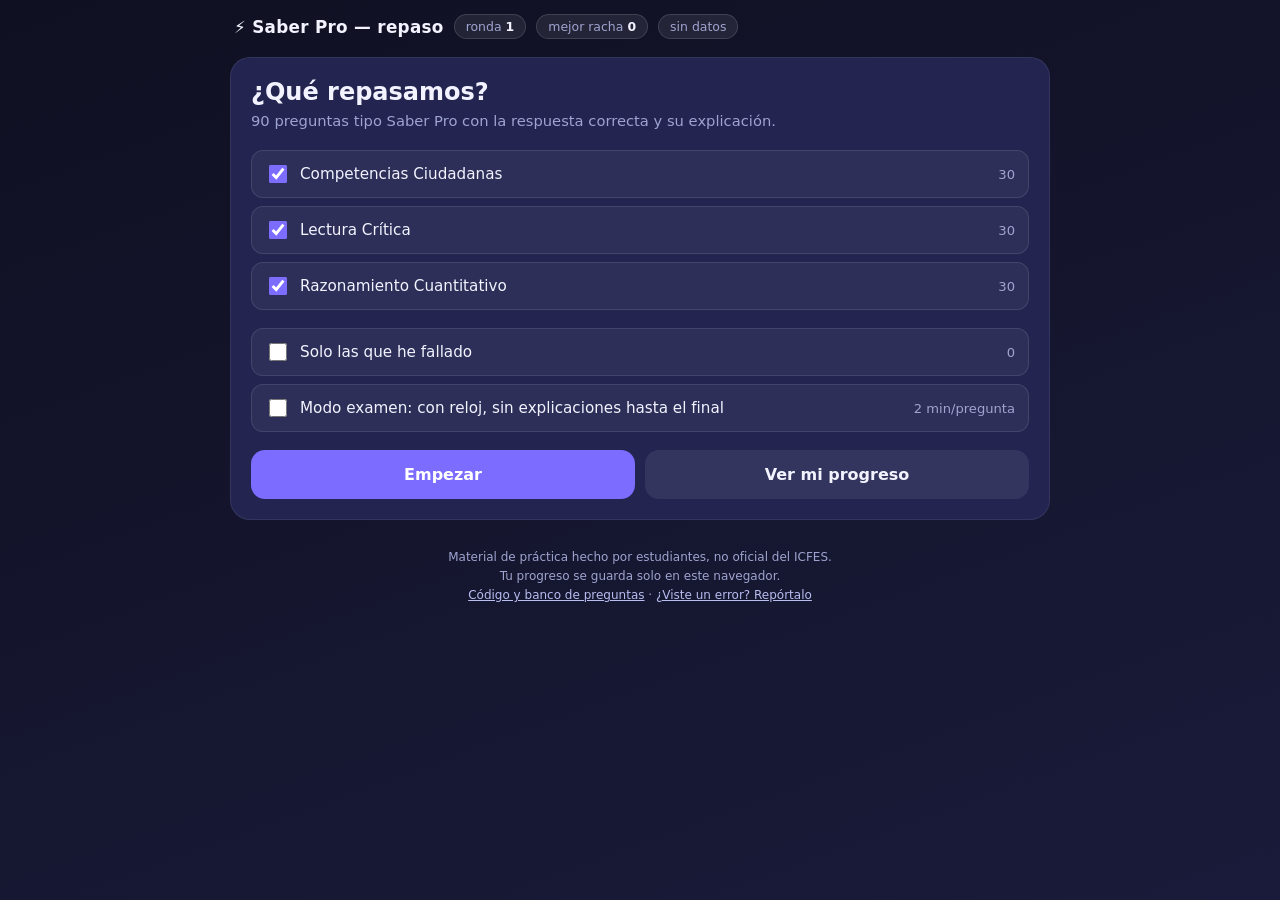
==== docs/index.html @ 910c6743 "Repaso Saber Pro: 90 preguntas con explicación, modo examen y GitHub Pages Co-Authored-By: Claude Op" ====
<!DOCTYPE html>
<html lang="es"><head>
<meta charset="utf-8">
<meta name="viewport" content="width=device-width,initial-scale=1,viewport-fit=cover">
<meta name="description" content="Repaso gratuito para el Saber Pro: Lectura Crítica, Razonamiento Cuantitativo y Competencias Ciudadanas, con explicación de cada respuesta.">
<title>Saber Pro — repaso</title>
<style>

:root{
  --bg:#0f1021; --bg2:#1a1b3a; --card:#232450; --txt:#f2f3ff; --dim:#9fa3cf;
  --a:#e2413f; --b:#1368ce; --c:#d89e00; --d:#26890c; --ok:#26890c; --bad:#e2413f;
}
*{box-sizing:border-box;-webkit-tap-highlight-color:transparent}
body{margin:0;font-family:system-ui,-apple-system,"Segoe UI",Roboto,sans-serif;
  background:linear-gradient(160deg,var(--bg),var(--bg2));color:var(--txt);
  min-height:100dvh;padding:env(safe-area-inset-top) 12px calc(12px + env(safe-area-inset-bottom))}
.wrap{max-width:820px;margin:0 auto}
header{display:flex;align-items:center;gap:10px;padding:14px 4px 10px;flex-wrap:wrap}
h1{font-size:1.05rem;margin:0;font-weight:800;letter-spacing:.3px}
.pill{background:#ffffff14;border:1px solid #ffffff22;border-radius:999px;
  padding:4px 11px;font-size:.78rem;color:var(--dim);white-space:nowrap}
.pill b{color:var(--txt)}
button{font:inherit;cursor:pointer;border:0;border-radius:14px}
.menu{background:var(--card);border:1px solid #ffffff14;border-radius:20px;padding:20px;margin-top:8px}
.menu h2{margin:0 0 4px;font-size:1.5rem}
.menu p{color:var(--dim);margin:0 0 18px;font-size:.92rem;line-height:1.5}
.grid{display:grid;gap:10px;grid-template-columns:1fr}
@media(min-width:620px){.grid.dos{grid-template-columns:1fr 1fr}}
.opt-area{display:flex;flex-direction:column;gap:8px;margin:14px 0 18px}
.chk{display:flex;align-items:center;gap:10px;background:#ffffff0d;border:1px solid #ffffff1a;
  border-radius:12px;padding:11px 13px;font-size:.95rem}
.chk input{width:18px;height:18px;accent-color:#7c6cff}
.chk .n{margin-left:auto;color:var(--dim);font-size:.82rem}
.btn{background:#7c6cff;color:#fff;padding:15px 18px;font-weight:800;font-size:1rem;width:100%}
.btn.sec{background:#ffffff14;color:var(--txt);font-weight:600}
.btn:active{transform:translateY(1px)}
.bar{height:6px;background:#ffffff14;border-radius:99px;overflow:hidden;margin:6px 0 14px}
.bar>i{display:block;height:100%;background:#7c6cff;transition:width .3s}
.qbox{background:var(--card);border:1px solid #ffffff14;border-radius:20px;padding:18px}
.meta{display:flex;gap:8px;flex-wrap:wrap;margin-bottom:12px}
.tag{font-size:.72rem;padding:3px 9px;border-radius:99px;background:#ffffff14;color:var(--dim)}
.tag.warn{background:#d89e0033;color:#ffd978}
.q{font-size:1.18rem;line-height:1.45;font-weight:700;margin:0 0 16px}
details.ctx{margin:0 0 14px;background:#ffffff0a;border:1px solid #ffffff1a;border-radius:12px}
details.ctx summary{cursor:pointer;padding:11px 14px;font-size:.88rem;color:#b9bdf0;font-weight:600}
details.ctx .body{padding:0 14px 14px;font-size:.9rem;line-height:1.6;color:#dfe1ff;
  max-height:52vh;overflow:auto}
.opts{display:flex;flex-direction:column;gap:10px}
.opt{display:flex;gap:12px;align-items:flex-start;text-align:left;padding:14px 15px;
  color:#fff;font-size:.97rem;line-height:1.4;width:100%;opacity:.97;transition:.15s}
.opt .k{font-weight:900;flex:0 0 auto;width:22px}
.opt .gr{display:block;width:100%;max-width:430px;margin:8px 0 2px;border-radius:8px;background:#fff}
.opt.A{background:var(--a)} .opt.B{background:var(--b)}
.opt.C{background:var(--c)} .opt.D{background:var(--d)}
.opt:disabled{opacity:.35}
.opt.win{opacity:1;outline:3px solid #fff;transform:scale(1.01)}
.opt.lose{opacity:.3;filter:grayscale(.6)}
.fb{margin-top:16px;border-radius:14px;padding:14px 15px;font-size:.93rem;line-height:1.55;display:none}
.fb.ok{background:#26890c26;border:1px solid #26890c66}
.fb.bad{background:#e2413f26;border:1px solid #e2413f66}
.fb b{display:block;margin-bottom:5px;font-size:1rem}
.fb .why{color:#e8e9ff}
.nav{display:flex;gap:10px;margin-top:16px}
.nav .btn{flex:1}
.stats{display:grid;grid-template-columns:repeat(3,1fr);gap:10px;margin:14px 0}
.stat{background:#ffffff0d;border:1px solid #ffffff14;border-radius:14px;padding:12px;text-align:center}
.stat .v{font-size:1.5rem;font-weight:800}
.stat .l{font-size:.72rem;color:var(--dim);margin-top:2px}
.foot{color:var(--dim);font-size:.75rem;text-align:center;padding:16px 8px 28px;line-height:1.6}
.toast{position:fixed;left:50%;transform:translateX(-50%);bottom:22px;background:#000000cc;
  border:1px solid #ffffff22;padding:10px 16px;border-radius:99px;font-size:.85rem;display:none}
details.ctx .body p{margin:0 0 .7em}
details.ctx .body ul,details.ctx .body ol{margin:0 0 .7em;padding-left:1.3em}
details.ctx .body img{display:block;max-width:100%;margin:8px 0;border-radius:8px;background:#fff}
details.ctx .body table{border-collapse:collapse;font-size:.8rem;margin:0 0 .8em;display:block;overflow-x:auto}
details.ctx .body th,details.ctx .body td{border:1px solid #ffffff2a;padding:4px 7px;text-align:left}
details.ctx .nota{font-size:.78rem;color:var(--dim);font-style:italic}
.reloj{font-variant-numeric:tabular-nums}
.reloj.poco{color:#ffd978;border-color:#d89e0066}
.repaso{margin-top:14px;display:flex;flex-direction:column;gap:10px}
.repaso .it{background:#ffffff0a;border:1px solid #ffffff1a;border-radius:12px;padding:12px 14px;font-size:.9rem;line-height:1.5}
.repaso .it .rq{font-weight:700;margin-bottom:4px}
.repaso .it .ra{color:#9ff59a;margin-bottom:4px}
.repaso .it .rt{color:var(--dim)}
.foot a{color:#b9bdf0}
</style></head>
<body><div class="wrap">

<header>
  <h1>⚡ Saber Pro — repaso</h1>
  <span class="pill" id="pillRonda">ronda <b>1</b></span>
  <span class="pill" id="pillRacha">racha <b>0</b></span>
  <span class="pill" id="pillGlobal">—</span>
  <span class="pill reloj" id="pillReloj" style="display:none"></span>
</header>

<section id="menu" class="menu">
  <h2>¿Qué repasamos?</h2>
  <p id="sub"></p>
  <div class="opt-area" id="areas"></div>
  <div class="opt-area">
    <label class="chk"><input type="checkbox" id="soloFallos">
      Solo las que he fallado <span class="n" id="nFallos">0</span></label>
    <label class="chk"><input type="checkbox" id="modoExamen">
      Modo examen: con reloj, sin explicaciones hasta el final <span class="n" id="nMin"></span></label>
  </div>
  <div class="grid dos">
    <button class="btn" onclick="empezar()">Empezar</button>
    <button class="btn sec" onclick="verStats()">Ver mi progreso</button>
  </div>
</section>

<section id="juego" style="display:none">
  <div class="bar"><i id="barra" style="width:0%"></i></div>
  <div class="qbox">
    <div class="meta" id="meta"></div>
    <div id="ctxHolder"></div>
    <p class="q" id="enunciado"></p>
    <div class="opts" id="opts"></div>
    <div class="fb" id="fb"></div>
    <div class="nav" id="nav" style="display:none">
      <button class="btn" id="btnSig" onclick="siguiente()">Siguiente →</button>
      <button class="btn sec" onclick="salir()">Salir</button>
    </div>
    <div class="nav" id="navExamen" style="display:none">
      <button class="btn sec" onclick="terminar()">Terminar examen</button>
    </div>
  </div>
</section>

<section id="fin" class="menu" style="display:none">
  <h2 id="finTit">Ronda terminada</h2>
  <div class="stats" id="finStats"></div>
  <p class="sub" id="finTxt" style="color:var(--dim);font-size:.9rem;line-height:1.5"></p>
  <div class="repaso" id="finRepaso"></div>
  <div class="grid dos" style="margin-top:16px">
    <button class="btn" onclick="empezar()">Otra ronda ↻</button>
    <button class="btn sec" onclick="salir()">Menú</button>
  </div>
</section>

<p class="foot" id="foot"></p>
<div class="toast" id="toast"></div>
</div>

<script>
const DATA = {"config": {"nombre_examen": "Saber Pro 2026-2", "fecha_examen": "2026-10-18", "segundos_por_pregunta": 120, "pie": "Material de práctica hecho por estudiantes, no oficial del ICFES.<br>Tu progreso se guarda solo en este navegador.<br><a href=\"https://github.com/caesar-dat-com/saber-pro-repaso\">Código y banco de preguntas<\/a> · <a href=\"https://github.com/caesar-dat-com/saber-pro-repaso/issues\">¿Viste un error? Repórtalo<\/a>"}, "areas": {"ciudadana": "Competencias Ciudadanas", "lectura": "Lectura Crítica", "razonamiento": "Razonamiento Cuantitativo"}, "contextos": {"ciudadana": [{"titulo": "Participación ciudadana y solidaridad", "resumen": true, "html": "<p>La participación ciudadana en Colombia es <b>un derecho constitucional y a la vez un deber<\/b>. Tiene dos instancias:<\/p>\n<ul>\n<li><b>Participación política<\/b>: puede ser <i>electoral<\/i> (voto en elecciones, referendos, plebiscitos) o <i>no electoral<\/i> (iniciativa legislativa, cabildo abierto). Busca incidir en decisiones políticas.<\/li>\n<li><b>Participación en la sociedad civil<\/b>: intervenir en la vida pública y colectiva para mantener, reformar o transformar la organización social.<\/li>\n<\/ul>\n<p>La <b>solidaridad<\/b> es un principio constitucional del que derivan la igualdad material (art. 13) y los derechos sociales y económicos, con énfasis en población vulnerable (infancia, tercera edad). Se materializa en: elegir con responsabilidad, <b>pagar impuestos<\/b>, hacer veedurías y movilizarse.<\/p>\n<p><b>Tabla 1 del DANE (2022) — razones para no votar, en %<\/b>:<\/p>\n<table><tr><th>Razón<\/th><th>Total<\/th><th>Bogotá<\/th><th>Caribe<\/th><th>Oriental<\/th><th>Central<\/th><th>Pacífica<\/th><th>Cauca<\/th><\/tr><tr><td>Desinterés<\/td><td>37,2<\/td><td>40,6<\/td><td>31,3<\/td><td>29,2<\/td><td><b>41,7<\/b><\/td><td>41,5<\/td><td>31,6<\/td><\/tr><tr><td>Políticos corruptos<\/td><td>32,9<\/td><td>34,1<\/td><td>18<\/td><td>34,7<\/td><td><b>41<\/b><\/td><td>32,8<\/td><td>22,9<\/td><\/tr><tr><td>Prometen y no cumplen<\/td><td>32<\/td><td>31,3<\/td><td>21,3<\/td><td>34<\/td><td><b>37,9<\/b><\/td><td>33,1<\/td><td>25,1<\/td><\/tr><tr><td>Falta credibilidad electoral<\/td><td>27,2<\/td><td>28,9<\/td><td>16,2<\/td><td>29,5<\/td><td><b>31,1<\/b><\/td><td>28,4<\/td><td>20,2<\/td><\/tr><tr><td>Faltó inscribir cédula<\/td><td>26,7<\/td><td>24,5<\/td><td>29,4<\/td><td><b>31,3<\/b><\/td><td>23,5<\/td><td>26,6<\/td><td>31,9<\/td><\/tr><\/table>"}, {"titulo": "Conflicto armado y control territorial", "resumen": true, "html": "<p>El conflicto transformó los territorios por <b>desplazamiento forzado y despojo<\/b>, profundizando la concentración de la tierra. Tres hechos encadenados:<\/p>\n<ol>\n<li><b>Contrarreforma agraria<\/b> — concentración de tierra como fuente de riqueza y poder.<\/li>\n<li><b>Urbanismo por la fuerza<\/b> — las ciudades crecen de golpe por población desplazada (ciudades receptoras, ciudades refugio), exponiendo a los jóvenes a la criminalidad de la guerra.<\/li>\n<li><b>Disputa armada por el poder local<\/b>, como efecto colateral de la descentralización.<\/li>\n<\/ol>\n<p>Medina (2010): los caciques electorales ya saqueaban los presupuestos antes de la elección popular de alcaldes; <b>tras la Constitución de 1991 esto se profundiza<\/b> porque el narcotráfico penetra los territorios, corrompe élites locales y se instala en el imaginario popular con obras de \"bienestar\".<\/p>"}, {"titulo": "Filosofía de la noviolencia", "resumen": true, "html": "<p>La noviolencia aporta <b>principios, argumentos y métodos prácticos<\/b> sobre acción social, política y poder. Se construye en un mundo pluralizado <b>entre saberes y conocimientos<\/b>, y busca sociedades más pacíficas donde sea posible la <b>regulación de los conflictos<\/b>.<\/p>\n<p>Lo que la desdibuja: utopía, pasividad, impracticabilidad, falta de poder, aquiescencia política, ineficacia, ingenuidad, indiferencia.<\/p>\n<ul>\n<li><b>Gandhi<\/b>: <i>ahimsa<\/i> (no matar, no causar daño) y <i>satyagraha<\/i> (fuerza de la verdad y la justicia).<\/li>\n<li><b>Galtung y Curle<\/b>, influidos por el budismo: paz como <b>desarrollo humano<\/b>; estudio de las raíces profundas del conflicto.<\/li>\n<\/ul>"}, {"titulo": "Economía colombiana (Banco Mundial, 2023)", "resumen": true, "html": "<p>Colombia creció por <b>acumulación de factores (trabajo y capital)<\/b>, no por productividad, y no aprovechó innovación, inversión ni exportaciones.<\/p>\n<p>Composición del PIB 2020: sector primario — minería 5,4 % y <b>agricultura 6,1 %<\/b>; industria <b>18 %<\/b>; servicios <b>68 %<\/b>. Empleo: agricultura 16 %, industria 18 % (estancada), servicios dos tercios y de bajo valor agregado.<\/p>\n<p>Por qué cuesta reducir pobreza y desigualdad:<\/p>\n<ul>\n<li>Primario: concentración de la tierra, poca diversidad, <b>productividad baja<\/b>, deforestación. La minería usa alta tecnología y <b>genera poco empleo<\/b>.<\/li>\n<li>Secundario: <b>desindustrialización<\/b> paulatina, cierre de fábricas.<\/li>\n<li>Terciario: poder en los grupos financieros, <b>controlado por muy pocas personas<\/b>, servicios de bajo valor agregado.<\/li>\n<\/ul>"}, {"titulo": "Constitución de 1991 frente a la discriminación", "resumen": true, "html": "<p>Nació del movimiento <b>Séptima Papeleta<\/b>; reemplazó la de 1886. Amplió derechos (fundamentales; económicos, sociales y culturales; colectivos y del ambiente) y creó <b>garantías procesales<\/b>: acción de tutela, acción popular, acción de cumplimiento y acción de grupo.<\/p>\n<ul>\n<li><b>Indígenas y afrodescendientes<\/b>: art. 8 (diversidad étnica y cultural), arts. 171 y 176 (representación mínima en el Congreso), art. 246 (jurisdicción especial indígena), art. 329 (resguardos: propiedad colectiva no enajenable), art. 55 y Ley 70 de 1993 (tierras colectivas en el Pacífico).<\/li>\n<li><b>Comunidad LGBT<\/b>: art. 13 (igualdad, no discriminación por sexo u orientación sexual, medidas en favor de grupos discriminados); Ley 54 (uniones maritales de hecho); sentencias C-075 y C-811 de 2007 y C-336 de 2008 (derechos patrimoniales, salud, pensión de sobreviviente).<\/li>\n<\/ul>"}, {"titulo": "La paz como derecho humano (masacre de Bojayá)", "resumen": true, "html": "<p>Bojayá, 2 de mayo: un cilindro bomba de las FARC cayó en la capilla San Pablo Apóstol donde se refugiaban 300 personas. <b>117 muertos, 48 de ellos niños<\/b>, de 1.100 habitantes — el 10 % de un pueblo humilde y olvidado. 114 heridos.<\/p>\n<p>En Colombia la paz se reconoce \"como un derecho y un deber de obligatorio cumplimiento\", pero <b>el reconocimiento jurídico no basta<\/b> frente a la precariedad de las condiciones materiales (Condiza, 2012).<\/p>\n<p>Dos concepciones:<\/p>\n<ul>\n<li><b>Paz negativa<\/b>: antropología pesimista y posesiva — el ser humano egoísta, insolidario, individualista. Se define por la <b>ausencia de violencia<\/b> (directa y estructural), el orden y la tranquilidad.<\/li>\n<li><b>Paz positiva<\/b>: optimismo antropológico — el ser humano cooperador, solidario, altruista. Se expresa \"mediante la construcción de un orden en el que exista la justicia social y la total realización de los derechos humanos\" (Harto de Vera, 2016).<\/li>\n<\/ul>"}], "lectura": [{"titulo": "Memorias de una joven formal", "html": "<p>Memorias de una joven formal<\/p>\n<p>Simone de Beauvoir<\/p>\n<p>Comer no era solamente una exploración y una conquista sino el más serio de mis deberes. \"Una cucharada para mamá, una para abuelita... si no comes no crecerás.\" Me ponían contra la pared del vestíbulo, trazaban al ras de mi cabeza una raya que confrontaban con otra más antigua: tenía dos o tres centímetros más, me felicitaban, yo me enorgullecía; a veces, sin embargo, me asustaba. El sol acariciaba el piso encerado y los muebles pintados de blanco. Yo miraba el sillón de mamá y pensaba: \"Ya no podré sentarme sobre sus rodillas.\" De pronto el porvenir existía; me transformaría en otra, qué diría yo, y ya no sería yo. Presentí todos los rompimientos, los renunciamientos, los abandonos, y la sucesión de mis muertos.<\/p>\n<p>Seguí creciendo y me sabía condenada al destierro: buscaba auxilio en mi imagen. Por la mañana enroscaba mi pelo alrededor de un palo y miraba con satisfacción en el espejo mi rostro encuadrado de largos rizos: las morenas de ojos claros no son, según me habían dicho, una especie común y yo ya había aprendido a considerar preciosas las cosas singulares. Me gustaba a mí misma y me gustaba gustar. Los amigos de mis padres alentaban mi vanidad: me alababan cortésmente, me mimaban. Yo me acariciaba contra las pieles, contra los vestidos sedosos de las mujeres; respetaba más a los hombres, sus bigotes, su olor a tabaco, sus voces graves, sus brazos que me levantaban del suelo. Me importaba particularmente interesarles: tonteaba, me agitaba, acechando la palabra que me arrancaría de mis limbos y me haría existir, de veras, en el mundo de ellos. Una noche ante un amigo de mi padre rechacé con terquedad un plato de ensalada cocida. Sobre una tarjeta postal enviada durante las vacaciones él preguntó con ingenio: \"¿Siempre le gusta a Simone la ensalada cocida?\" La letra escrita tenía a mis ojos aún más prestigio que la palabra: yo exultaba. Cuando nos encontramos con el señor Dardelle en el atrio de Notre Dame des Champs, yo esperé bromas deliciosas; intenté provocarlas: no hubo eco. Insistí; me hicieron callar. Descubrí con despecho lo efímero de la gloria. Por lo general esas decepciones me eran evitadas. En casa el menor acontecimiento suscitaba vastos comentarios; escuchaban con gusto mis historias, repetían mis frases. Abuelos, tíos, tías, primos, una abundante familia me garantizaba mi importancia. Además, todo un pueblo sobrenatural se inclinaba sobre mí con solicitud. En cuanto supe caminar mamá me llevó a la iglesia; me había mostrado de cera, de yeso, pintadas sobre las paredes, imágenes del niño Jesús, de tata Dios, de la Virgen, de los ángeles, uno de los cuales estaba como Louise, especialmente afectado a mi servicio. Mi cielo estaba estrellado de una constelación de ojos benévolos.<\/p>\n<p>Referencia<\/p>\n<p>Beauvoir, S. (2018). Memorias de una joven formal. Barcelona: Edhasa.  http://www.diariofemenino.com.ar/documentos/Memorias_deunajovenformal.pdf<\/p>"}, {"titulo": "ELOGIO DE LA DIFICULTAD", "html": "<p>ELOGIO DE LA DIFICULTAD<\/p>\n<p>ESTANISLAO ZULETA<\/p>\n<p>La pobreza y la impotencia de la imaginación nunca se manifiestan de una manera tan clara como cuando se trata de imaginar la felicidad. Entonces comenzamos a inventar paraísos, islas afortunadas, países de Cucaña. Una vida sin riesgos, sin lucha, sin búsqueda de superación y sin muerte. Y por lo tanto también sin carencias y sin deseo: un océano de mermelada sagrada, una eternidad de aburrición. Metas afortunadamente inalcanzables, paraísos afortunadamente inexistentes.<\/p>\n<p>Todas estas fantasías serían inocentes e inocuas, si no fuera porque constituyen el modelo de nuestros propósitos y de nuestros anhelos en la vida práctica.<\/p>\n<p>Aquí mismo, en los proyectos de la existencia cotidiana, más acá del reino de las mentiras eternas, introducimos también el ideal tonto de la seguridad garantizada, de las reconciliaciones totales, de las soluciones definitivas. Puede decirse que nuestro problema no consiste sola ni principalmente en que no seamos capaces de conquistar lo que nos proponemos, sino en aquello que nos proponemos; que nuestra desgracia no está tanto en la frustración de nuestros deseos, como en la forma misma de desear. Deseamos mal. En lugar de desear una relación humana inquietante, compleja y perdible, que estimule nuestra capacidad de luchar y nos obligue a cambiar, deseamos un idilio sin sombras y sin peligros, un nido de amor y, por lo tanto, en última instancia un retorno al huevo. En lugar de desear una sociedad en la que sea realizable y necesario trabajar arduamente para hacer efectivas nuestras posibilidades, deseamos un mundo de la satisfacción, una monstruosa salacuna de abundancia pasivamente recibida. En lugar de desear una filosofía llena de incógnitas y preguntas abiertas, queremos poseer una doctrina global, capaz de dar cuenta de todo, revelada por espíritus que nunca han existido o por caudillos que desgraciadamente sí han existido.<\/p>\n<p>Adán y sobre todo Eva tienen el mérito original de habernos liberado del paraíso, nuestro pecado es que anhelamos regresar a él.<\/p>\n<p>Desconfiemos de las mañanas radiantes en las que se inicia un reino milenario. Son muy conocidos en la historia, desde la antigüedad hasta hoy, los horrores a los que pueden y suelen entregarse los partidos provistos de una verdad y de una meta absolutas, las iglesias cuyos miembros han sido alcanzados por la gracia —por la desgracia— de alguna revelación. El estudio de la vida social y de la vida personal nos enseña cuán próximos se encuentran una de otro la idealización y el terror. La idealización del fin, de la meta y el terror de los medios que procurarán su conquista. Quienes de esta manera tratan de someter la realidad al ideal, entran inevitablemente en una concepción paranoide de la verdad; en un sistema de pensamiento tal que los que se atrevieran a objetar algo quedan inmediatamente sometidos a la interpretación totalitaria: sus argumentos, no son argumentos, sino solamente síntomas de una naturaleza dañada o bien máscaras de malignos propósitos. En lugar de discutir un razonamiento se le reduce a un juicio de pertenencia al otro —y el otro es, en este sistema, sinónimo de enemigo— o se procede a un juicio de intenciones. Y este sistema se desarrolla peligrosamente hasta el punto en que ya no solamente rechaza toda oposición, sino también toda diferencia: el que no está conmigo está contra mí, y el que no está completamente conmigo, no está conmigo.<\/p>\n<p>Referencia<\/p>\n<p>Zuleta, E. (1980) Elogio de la dificultad.<\/p>"}, {"titulo": "UN POCO DE ESTRÉS ES BUENO", "html": "<p>UN POCO DE ESTRÉS ES BUENO<\/p>\n<p>MARK A. GLUCK, eDUARDO MERCADO Y CATHERINE E. MYERS<\/p>\n<p>Para ingresar a la universidad, Moe, Larry y Curly deben presentar una prueba de aptitud, diferente a la de conocimiento, competencia o desempeño. Esta prueba de aptitud (SAT), constituye una experiencia estresante para ellos, pero cada uno reacciona de manera diferente.<\/p>\n<p>Larry ya casi obtuvo la aceptación anticipada tanto a Princeton como a Harvard, por lo que está bastante relajado al presentar el examen. Moe está más nervioso, sus calificaciones son buenas, pero no espectaculares como para ingresar a Berkeley o a MIT y una puntación alta en el SAT lo ayudaría a ser aceptado en la universidad que quiere. Mientras que Curly está aterrado, sus calificaciones son pésimas y su única oportunidad de ingresar en una universidad decente es sobresalir en el SAT. Si suponemos (de manera ficticia) que los tres estudiantes tienen igual conocimiento al presentar el examen ¿cuál de ellos tendrá un mejor desempeño?<\/p>\n<p>Como tal vez resulta evidente, Curly se encuentra en desventaja; está tan estresado que puede olvidar todo lo que sabe en cuanto vea la primera pregunta. Quizá sea menos obvio que también Larry está en desventaja: no es bueno estar demasiado relajado. Un poco de estrés es bueno para la memoria y esto se aplica tanto para el recuerdo (presentar la prueba) como a la codificación (aprendizaje inicial). El estrés moderado ocasiona la liberación de las hormonas del estrés, como la epinefrina y los glucocorticoides. El hipocampo tiene una concentración particularmente alta de receptores de glucocorticoides, y bajos niveles de las hormonas del estrés facilitan la potenciación a largo plazo (PLP) y fomentan el crecimiento dendrítico, lo que mejora la formación de la memoria y el recuerdo. Por lo tanto, Moe debería beneficiarse de su leve ansiedad durante la presentación del SAT.<\/p>\n<p>Por desgracia, aunque los niveles bajos de estrés pueden mejorar la memoria, los niveles altos crónicos de estrés dañan el recuerdo de la información aprendida antes. La relación entre activación y aprendizaje de hábitos que se suele representar en forma de U invertida se conoce como curva de Yerkes-Dodson en honor a dos investigadores que la encontraron. La relación se sostiene para el estrés y para el hipocampo. Aunque los niveles bajos de las hormonas del estrés facilitan el aprendizaje hipocampal, los niveles altos pueden sobreexcitar el hipocampo e interferir con el aprendizaje y el recuerdo. Incluso es posible que la exposición a largo plazo a altos niveles de estrés ocasione muerte neuronal en el hipocampo, en cuyo caso el daño a la memoria puede ser permanente.<\/p>\n<p>¿Qué desencadena la transición de la mejoría de la memoria (en niveles bajos de estrés) al daño hipocampal (en niveles altos)? Dicho de otra manera, ¿cuánto estrés es demasiado? Por desgracia, no existe una respuesta sencilla: cada individuo parece tener un límite distinto. Todos conocemos personas (como los agentes de la bolsa y enfermeras de salas de urgencias) quienes les sientan de maravilla las condiciones estresantes mientras otras se desmoronan con el menor inconveniente. Cada persona debe aprender la medida de su tolerancia al estrés. Existen métodos para reducir el estrés como la meditación, el yoga, la oración o el ejercicio. Estas técnicas ofrecen un escape temporal a las vicisitudes de la vida diaria, si se practican cotidianamente pueden producir beneficios médicos. Pueden lograr que el hipocampo al rango normal de operación.<\/p>\n<p>Referencia<\/p>\n<p>Gluck M., Mercado, E.,Myers, C. (2008) \"Un poco de estrés es bueno”, en Aprendizaje y memoria. Del cerebro al comportamiento. McGrawHill.<\/p>"}, {"titulo": "LO QUE NO TIENE NOMBRE", "html": "<p>LO QUE NO TIENE NOMBRE<\/p>\n<p>Piedad Bonett<\/p>\n<p>Reviso uno a uno los libros y los cuadernos. En el fondo de mi corazón suplico porque aparezca un diario, una nota de carácter personal. Pero sólo hay trabajos críticos o notas de clase, escritas con letra pequeña, apretada, minuciosa (...).<\/p>\n<p>Camila abre los cajones de la cómoda y saca camisas y medias. Dentro de un par encuentra un rollito de dólares, metido ahí para preservarlos de un posible intruso. Entonces Rafael, mi marido, nos hace notar lo que acaba de descubrir: cuidadosamente alineados sobre el escritorio están el reloj, la billetera, el iPod, el teléfono móvil. Los ojos se nos llenan de lágrimas.<\/p>\n<p>Cuando salimos con las maletas cargadas, se abre la puerta del apartamento vecino, y dos ancianos muy ajados, que evidentemente han estado esperando algún ruido nuestro para salir, nos dan un ramito de flores y una tarjeta, y nos abrazan, conmovidos. En ese momento aparece en el descanso de la escalera una pareja con un niño; se detienen, con timidez. También ellos lo sienten mucho. La mujer, una rubia joven, de semblante amable, nos dice que ella estaba allí a la hora de la tragedia y que lo oyó correr. Mi hija Camila se asombra, se adelanta:<\/p>\n<p>¿lo oíste correr?, ¿dónde estabas?<\/p>\n<p>En su piso, el último. Desde ahí oyó un tropel de pasos en el techo. Entonces todo termina de aclararse: la ventana abierta, la escalera de incendios que trepa hasta el techo del edificio. Daniel murió en Nueva York el sábado 14 de mayo de 2011, a la una y diez de la tarde. Acababa de cumplir veintiocho años y llevaba diez meses estudiando una maestría en la Universidad de Columbia. Renata, mi hija mayor, me dio la noticia por teléfono dos horas después, con cuatro palabras, de las cuales la primera, pronunciada con voz vacilante, consciente del horror que desataría del otro lado, fue, claro está, mamá.<\/p>\n<p>Las tres restantes daban cuenta, sin ambages ni mentiras piadosas, del hecho, del dato simple y llano de que alguien infinitamente amado se ha ido para siempre, no volverá a mirarnos ni a sonreímos.<\/p>\n<p>Pero la fuerza de los hechos es incontestable: «Daniel se mató» sólo quiere decir eso, sólo señala un suceso irreversible en el tiempo y el espacio, que nadie puede cambiar con una metáfora o con un relato diferente.<\/p>\n<p>Referencia:<\/p>\n<p>Adaptado de: Bonnett, P. (2013), Lo que no tiene nombre, España, Alfaguara. Recuperado de: https://www.serlib.com/pdflibros/9788420414980.pdf<\/p>"}, {"titulo": "LA GUERRA", "html": "<p>LA GUERRA<\/p>\n<p>Estanislao Zuleta<\/p>\n<p>Los diversos tipos de pacifismo hablan abundantemente de los dolores, las desgracias y las tragedias de la guerra — y esto está muy bien, aunque nadie lo ignora —; pero suelen callar sobre ese otro aspecto tan inconfesable y tan decisivo, que es la felicidad de la guerra. Porque si se quiere evitar al hombre el destino de la guerra hay que empezar por confesar, serena y severamente la verdad: la guerra es fiesta. Fiesta de la comunidad al fin unida con el más entrañable de los vínculos, del individuo al fin disuelto en ella y de sus intereses; capaz de darlo todo, hasta su vida. Fiesta de poderse aprobar sin sombras y sin dudas frente al perverso enemigo, de creer tontamente tener la razón, y de creer más tontamente aún que podemos dar testimonio de la verdad con nuestra sangre.<\/p>\n<p>Si esto no se tiene en cuenta, la mayor parte de las guerras parecen extravagantemente irracionales, porque todo el mundo conoce de antemano la desproporción existente entre el valor de lo que se persigue y el valor de lo que se está dispuesto a sacrificar. Cuando Hamlet se reprocha su indecisión en una empresa aparentemente clara como la que tenía ante sí, comenta: \"Mientras para vergüenza mía veo la destrucción inmediata de veinte mil hombres que, por un capricho, por una estéril gloria van al sepulcro como a sus lechos, combatiendo por una causa que la multitud es incapaz de comprender, por un terreno que no es suficiente sepultura para tantos cadáveres\". ¿Quién ignora que este es frecuentemente el caso? Hay que decir que las grandes palabras solemnes: el honor, la patria, los principios, sirven casi siempre para racionalizar el deseo de entregarse a esa borrachera colectiva.<\/p>\n<p>Si alguien me objetara que el reconocimiento previo de los conflictos y las diferencias, de su inevitabilidad y su conveniencia, arriesgaría paralizar en nosotros la decisión y el entusiasmo en la lucha por una sociedad más justa, organizada y racional, yo le replicaría que para mí una sociedad mejor es una sociedad capaz de tener mejores conflictos. De reconocerlos y de contenerlos. De vivir no a pesar de ellos, sino productiva e inteligentemente en ellos. Que sólo un pueblo escéptico sobre la fiesta de la guerra, maduro para el conflicto, es un pueblo maduro para la paz.<\/p>\n<p>Referencia:<\/p>\n<p>Adaptado: Zuleta, E. (2015, enero – marzo). Sobre la guerra. Revista Universidad de Antioquia, (319), Recuperado de: https://aprendeenlinea.udea.edu.co/revistas/index.php/revistaudea/article/view/22402/18546<\/p>"}, {"titulo": "EL PRINCIPIO DE LA DISTRIBUCIÓN DESIGUAL", "html": "<p>EL PRINCIPIO DE LA DISTRIBUCIÓN DESIGUAL<\/p>\n<p>Jordan Petersone<\/p>\n<p>Cuando una langosta derrotada recupera la moral y se atreve a volver a pelear, sus probabilidades de perder son mayores según su historial de batallas acumuladas. Por el contrario, la ganadora tiene más probabilidades de ganar. Además, en el mundo de las langostas se juega el doble o nada a favor del ganador,  que en las sociedades humanas, donde el uno por ciento más rico cuenta con las mismas riquezas que si se sumaran las riquezas del 50% de más abajo y las ochenta y cinco personas más ricas tienen lo mismo que los 3.500 millones que ocupan la parte inferior.<\/p>\n<p>Este principio de distribución desigual se reproduce fuera del ámbito financiero; de hecho, en cualquier parte donde se requiera una producción creativa. La mayor parte de los artículos científicos los publica un grupo muy reducido de investigadores. Apenas un puñado de autores vende todos los libros, tan solo una minúscula proporción de músicos produce la totalidad de la música comercial que llega a grabarse. Igualmente, solo cuatro compositores clásicos escribieron casi toda la música que hoy tocan las orquestas modernas. Así pues, sólo una pequeña parte de músicos clásicos produjo la mayor cantidad de música clásica de toda la historia que el mundo conoce y aprecia.<\/p>\n<p>A este principio se le suele llamar “Ley de Price”, en honor a Derek J. De Solla Price, quien la descubrió en 1963. Pero, este principio fue descubierto antes. El polímata italiano Vilfredo Pareto advirtió su aplicación a la distribución de la riqueza a principios del siglo XX, y parece funcionar de forma apropiada para cualquier sociedad posible. Se aplica también a la población de las ciudades, la masa de los cuerpos celestes, la frecuencia de palabras de una lengua, entre otras muchas cosas.<\/p>\n<p>Por último, volviendo a las langostas, a ellas no les hace falta tantear mucho para saber con quién pueden meterse y a quién es mejor evitar. Y una vez que lo saben, la jerarquía resultante es extremadamente estable. Después de ganar la vencedora solo tiene que sacudir sus antenas amenazantemente y la antigua rival se esfumara. Una langosta debilitada no se revelará, aceptará su estatus inferior y mantendrá las patas pegadas al cuerpo. Contrariamente, la langosta que ocupa la posición superior se jactará de su dominación sobre el territorio sacando a las langostas subordinadas de sus refugios durante la noche tan solo para recordarles quien es la que manda.<\/p>\n<p>Referencia:<\/p>\n<p>Adaptado: Peterson, J. (2019). 12 reglas para vivir. Antídoto al caos. Editorial Planeta. Recueperado de: https://leerlibrosonline.net/leer-12-reglas-para-vivir-de-jordan-b-petersone/<\/p>"}], "razonamiento": [{"titulo": "Fijación de carbono asociado a la biomasa", "html": "<p>Fijación de carbono asociado a la biomasa<\/p>\n<p>La biomasa se refiere a la cantidad total de materia orgánica presente en los seres vivos. La biomasa del planeta presente en las plantas es el 80%, el 15% en las bacterias, el 1% en las arqueas, el 0,3% en los animales y el resto en hongos y virus. En los árboles y las palmas, la biomasa se refiere específicamente a la cantidad de materia orgánica almacenada en sus tejidos, como troncos, raíces y hojas.<\/p>\n<p>La medición y estimación de la biomasa arbórea pueden realizarse a través de diversos métodos, como inventarios forestales, análisis de imágenes de satélite, modelos matemáticos (métodos alométricos), métodos de muestreo destructivo, tecnología de imágenes y muestreo no destructivo.<\/p>\n<p>Con el propósito de determinar y comparar la fijación de carbono asociado a la biomasa aérea, de raíces en las especies arbóreas leñosas y monocotiledóneas de la UAO, se usó la información suministrada por la CVC-DAGMA-UAO del censo arbóreo de Cali, en el cual se encontró que el número de especies arbóreas en la UAO es de 261 árboles y palmas, entre ellos: 182 palmas de la familia arecaceae, 22 árboles de la familia fabaceae, 14 árboles de la familia strelitziaceae (Tabla 1).<\/p>\n<p>Tabla 1<\/p>\n<p>Biomasa total de familias arbóreas más abundantes en la UAO.<\/p>\n<p>Familia<\/p>\n<p>Cantidad<\/p>\n<p>Biomasa tronco (Kg)<\/p>\n<p>Biomasa área (Kg)<\/p>\n<p>Biomasa Total (Kg)<\/p>\n<p>Arecaceae<\/p>\n<p>182<\/p>\n<p>38998<\/p>\n<p>21378<\/p>\n<p>60147<\/p>\n<p>Bignoniaceae<\/p>\n<p>9<\/p>\n<p>4955<\/p>\n<p>2865<\/p>\n<p>7821<\/p>\n<p>Cycadaceae<\/p>\n<p>5<\/p>\n<p>463<\/p>\n<p>692<\/p>\n<p>1154<\/p>\n<p>Fabaceae<\/p>\n<p>22<\/p>\n<p>11790<\/p>\n<p>8788<\/p>\n<p>20578<\/p>\n<p>Strelitziaceae<\/p>\n<p>14<\/p>\n<p>2415<\/p>\n<p>694<\/p>\n<p>3109<\/p>\n<p>Total general<\/p>\n<p>232<\/p>\n<p>58621<\/p>\n<p>34417<\/p>\n<p>92810<\/p>\n<p>Fuente: Largo B. (2017). Biomasa y fijación de carbono en el campus de la UAO, calculada a partir de la ecuación propuesta por (Brown et al.1989) y (Sierra, et al 2003) considerando parámetros como la altura, diámetro a la altura del pecho, densidad y número de tallos. Universidad Autónoma de Occidente.<\/p>\n<p>Con los datos arrojados de la investigación, se realizó una curva de ajuste, para observar la relación entre la Biomasa total y el diámetro a la altura del pecho (DAP) (Gráfico 1).<\/p>\n<p>Gráfico 1.<\/p>\n<p>Biomasa total vs DAP<\/p>\n<p>Fuente: Tesis Administración Ambiental (2017). UAO<\/p>\n<p>Otro objetivo de la investigación es determinar la fijación de carbono mediante el proceso de fotosíntesis por las especies arbóreas del campus de la UAO (Tabla 2).<\/p>\n<p>Tabla 2<\/p>\n<p>Fijación de carbono por familias arbóreas más abundantes de la UAO.<\/p>\n<p>Familia<\/p>\n<p>Cantidad<\/p>\n<p>Promedio (Kg)<\/p>\n<p>Desviación estándar<\/p>\n<p>Coeficiente de variación<\/p>\n<p>Arecaceae<\/p>\n<p>182<\/p>\n<p>158,6<\/p>\n<p>262,8<\/p>\n<p>166%<\/p>\n<p>Bignoniaceae<\/p>\n<p>9,0<\/p>\n<p>418,0<\/p>\n<p>304,8<\/p>\n<p>73%<\/p>\n<p>Cycadaceae<\/p>\n<p>5,0<\/p>\n<p>112,7<\/p>\n<p>18,3<\/p>\n<p>16%<\/p>\n<p>Fabaceae<\/p>\n<p>22,0<\/p>\n<p>451,6<\/p>\n<p>1.024,6<\/p>\n<p>227%<\/p>\n<p>Strelitziaceae<\/p>\n<p>14,0<\/p>\n<p>105,9<\/p>\n<p>79,1<\/p>\n<p>75%<\/p>\n<p>Total general<\/p>\n<p>232<\/p>\n<p>192,1<\/p>\n<p>408,8<\/p>\n<p>213%<\/p>\n<p>Fuente: Tesis Administración Ambiental (2017). UAO<\/p>\n<p>Referencia<\/p>\n<p>Largo, B. (2017). Biomasa y fijación de carbono en el campus de la UAO. Universidad Autónoma de Occidente<\/p>\n<img src=\"[data-uri]\" alt=\"gráfica\">"}, {"titulo": "El feminicidio en Colombia", "html": "<p>El feminicidio en Colombia<\/p>\n<p>El reconocimiento del feminicidio, definido como un delito motivado por el odio y la dominación extrema, que se tipifica en el asesinato cometido contra una persona por el hecho de ser del género femenino (ONU Mujeres, 2023).<\/p>\n<p>En Colombia, el número de feminicidios por departamentos señala que entre 2018 y 2022, se registraron feminicidios en veintinueve departamentos del país. El número de feminicidios en Antioquia es 420, encabezando la lista, seguido del Valle del Cauca con 349 y en el tercer lugar está Bogotá D.C. con 195, seguido de Cauca con 168 y Norte de Santander con 127, entre otros.<\/p>\n<p>En 2022 se registraron 47.771 casos de mujeres víctimas de violencia intrafamiliar, cifra que, en comparación con el 2021, presentó un aumento de 7.713 casos. El reporte de exámenes medicolegales por presunto delito sexual en mujeres aumentó en 3.650 casos en el 2022, frente a lo reportado en el 2021. En lo corrido del 2023, se han registrado 3.483 casos de violencia intrafamiliar y 1.516 exámenes medicolegales efectuados por presunto delito sexual.<\/p>\n<p>Según el Observatorio de Feminicidios en Colombia entre enero de 2018 y marzo de 2023, el promedio mensual de feminicidios fue de 51 mujeres. Así mismo, el mayor número de mujeres asesinadas categorizadas como feminicidios, fue en septiembre en 2020, con un total de 85 mujeres. De manera acumulada, el 2019 representó un total de 665 mujeres víctimas de feminicidio, en el 2020, 571 mujeres, en 2021 fue de 622 mujeres, en el 2022 fue de 612 mujeres y entre enero y septiembre de 2023 ha sido de 132 mujeres.<\/p>\n<p>Entre el 24 de marzo y el 26 de octubre de 2020, se registraron 143 feminicidios en Colombia, según estadísticas del Sistema Integrado de Información sobre Violencias de Género, del Ministerio de Salud. En contraste, las organizaciones de mujeres aportan una cifra más alta: el Observatorio Feminicidios Colombia contabilizó 271 asesinatos por motivos de género entre marzo y agosto, durante el confinamiento obligatorio 2020-2021.<\/p>\n<p>Gráfico 2<\/p>\n<p>Número de feminicidios en Colombia en 2020.<\/p>\n<p>Fuente: Elaboración propia con datos del Observatorio Colombiano de las Mujeres (2020).<\/p>\n<p>Analizado por grupos etarios, se evidencia que las mujeres víctimas de feminicidio en Colombia, para los cuatro años de referencia, se concentran entre 20 y 24 años. Un aspecto que llama la atención es la existencia de una gran cantidad de registros en los cuales no se tienen datos con respecto a la edad (Gráfico 3).<\/p>\n<p>Gráfico 3.<\/p>\n<p>Rango de edad de feminicidios en Colombia. Enero 2019 – diciembre 2022<\/p>\n<p>Fuente: Observatorio Feminicidios Colombia (2022).<\/p>\n<p>Referencia<\/p>\n<p>Gélvez Rubio, T., Rozo Romero, C. (2023). El feminicidio en Colombia: La tarea pendiente de las cifras que aún no hemos calculado. Investigación UEC. https://www.uexternado.edu.co/investigacion-uec/el-feminicidio-en-colombia-la-tarea-pendiente-de-las-cifras-que-aun-no-hemos-calculado/#:~:text=Feminicidios%20en%20Colombia%3A%20un%20panorama%20desolador&amp;text=De%20manera%20acumulada%2C%20el%202019,ha%20sido%20de%20132%20mujeres.<\/p>\n<img src=\"[data-uri]\" alt=\"gráfica\">\n<img src=\"[data-uri]\" alt=\"gráfica\">"}, {"titulo": "Costo y asequibilidad de una dieta saludable", "html": "<p>Costo y asequibilidad de una dieta saludable<\/p>\n<p>El costo de una dieta saludable en América del Sur y África influye en el bienestar de sus habitantes. En el 2022, a pesar de la reducción del hambre en Asia y América Latina, esta aumenta en Asia occidental, el Caribe y África. En particular, África enfrenta un desafío significativo, con casi el 20% de su población sufriendo hambre, en comparación con el 8,5% en Asia, el 6,5% en América Latina y el Caribe, y el 7% en Oceanía.<\/p>\n<p>El hambre en el mundo en 2022, medida por la prevalencia de la subalimentación fue superior a los niveles previos a la pandemia. En 2022, aproximadamente el 9,2% de la población mundial sufría de hambre crónica, en contraste con el 7,9% registrado en 2019 (Gráfico 4).<\/p>\n<p>Gráfico 4.<\/p>\n<p>Prevalencia de la subalimentación en el mundo (PSM) (2005-2022).<\/p>\n<p>Fuente: FAO. (2023). FAOSTAT: Conjunto de indicadores de la seguridad alimentaria. En: FAO. [Consultado el 14 de septiembre de 2023]. https://www.fao.org/faostat/es/#data/FS<\/p>\n<p>En América del Sur, el costo de una dieta saludable ha aumentado en los últimos años, dificultando su accesibilidad para muchas personas. El costo promedio diario por persona es de aproximadamente 4,08 dólares, superando el promedio mundial de 3,66 dólares. Aunque existen variaciones en los precios de alimentos según el país, en general, los hogares de la región deben destinar una parte considerable de sus ingresos para mantener una dieta saludable (Gráfico 5).<\/p>\n<p>Gráfico 5.<\/p>\n<p>Costo de una dieta sana por persona y día (DPyD) (2005-2022).<\/p>\n<p>Fuente: FAO. (2023). FAOSTAT: Conjunto de indicadores de la seguridad alimentaria. En: FAO. [Consultado el 14 de septiembre de 2023]. https://www.fao.org/faostat/es/#data/FS<\/p>\n<p>Por otro lado, en África, la situación es aún más desafiante. A pesar de tener un costo promedio de dieta saludable más bajo, alrededor de 3,57 dólares por persona, la asequibilidad se convierte en un problema crítico. En 2021, se reportó que el 78% de la población africana no tenía los recursos necesarios para adquirir una dieta saludable, marcando la proporción más alta en comparación con otras regiones del mundo (Grafico 6).<\/p>\n<p>Gráfico 6.<\/p>\n<p>Población que no puede permitirse una dieta sana (%) (2017-2021).<\/p>\n<p>Fuente: FAO. (2023). FAOSTAT: Conjunto de indicadores de la seguridad alimentaria. En: FAO. [Consultado el 14 de septiembre de 2023]. https://www.fao.org/faostat/es/#data/FS<\/p>\n<p>Esta disparidad en la asequibilidad de las dietas saludables refleja desafíos económicos y sociales en estas regiones. Los aumentos de precios de los alimentos, junto con la disminución de los ingresos disponibles debido a factores como la pandemia de COVID-19, han exacerbado el problema. A nivel mundial, más de 3.100 millones de personas no pueden permitirse una dieta saludable, destacando la importancia de abordar esta cuestión globalmente para mejorar la salud y el bienestar de las poblaciones en América del Sur, África y en todo el mundo.<\/p>\n<p>Referencia<\/p>\n<p>FAO, FIDA, OMS, PMA y UNICEF. (2023). Versión resumida de El estado de la seguridad alimentaria y la nutrición en el mundo 2023. Urbanización, transformación de los sistemas agroalimentarios y dietas saludables a lo largo del continuo rural-urbano. FAO. http://doi.org/10.4060/cc6550es<\/p>\n<img src=\"[data-uri]\" alt=\"gráfica\">\n<img src=\"[data-uri]\" alt=\"gráfica\">\n<img src=\"[data-uri]\" alt=\"gráfica\">"}, {"titulo": "EL DESHIELO EN LOS GLACIARES", "html": "<p>EL DESHIELO EN LOS GLACIARES<\/p>\n<p>CONTEXTO GLOBAL<\/p>\n<p>De acuerdo con un estudio publicado en la revista Nature, desde 1961 los glaciares de nuestro planeta han perdido más de 9.625 gigatoneladas de hielo, (9,6 billones de toneladas de hielo). Todo en un plazo inferior a 50 años, lo que ha provocado un aumento de nivel del mar de 27 milímetros. O lo que es lo mismo, cada año se derrite en todo el mundo tres veces el hielo que cubre los Alpes. Un desastre ambiental con un claro culpable: el calentamiento global.<\/p>\n<p>Hemos de hacer una clara distinción entre los glaciares de montaña y las enormes extensiones de hielo que podemos encontrar en lugares como Groenlandia y la Antártida. El área aproximada de los glaciares de montaña, es      de territorio a nivel mundial, y con un volumen total estimado de 170.000 , tienen el potencial de provocar un aumento del nivel del mar de 0,4 metros.<\/p>\n<p>Según los datos aportados por científicos las mayores pérdidas regionales se han producido en Alaska, seguidas de los glaciares en los márgenes del manto de hielo de Groenlandia y los glaciares del sur de los Andes. También se han perdido cantidades significativas en los glaciares de las regiones árticas canadiense y rusa, así como en el archipiélago de Svalbard. (Figura 1)<\/p>\n<p>Los glaciares en regiones templadas, como los de los Alpes europeos y la cordillera del Cáucaso, tampoco se han librado de esta tendencia, pero son demasiado pequeños como para que sus pérdidas contribuyan a la subida del nivel del mar. También llama la atención que la única área donde el hielo ha aumentado en el periodo de 55 años estudiado, haya sido el suroeste asiático. En esta región, los glaciares ganaron 119 gigatoneladas de hielo. En cambio, los del sureste asiático perdieron aproximadamente la misma cantidad, 112 gigatoneladas. (Figura 1).<\/p>\n<p>Figura 1: Pérdida de masa Glaciar en gigatoneladas de hielo  1961 – 2016.<\/p>\n<p>Elaboración propia<\/p>\n<p>En el mundo, la desaparición de los glaciares implica menos agua para millones de personas, menos energía hidroeléctrica y menos disponibilidad para regar los cultivos. El deshielo de los glaciares provoca el aumento del nivel del mar, pero también hace crecer de forma crítica el riesgo de otras catástrofes naturales, como desbordamientos repentinos de lagos glaciares y el arrastre de residuos que conlleva. Por ello, saber la velocidad a la que los glaciares pierden masa a largo plazo es muy importante para tomar decisiones informadas de cara al futuro.<\/p>\n<p>De acuerdo con la información responda las siguientes cinco preguntas:<\/p>\n<img src=\"[data-uri]\" alt=\"gráfica\">"}, {"titulo": "¿CUÁNTO HA CAMBIADO LA SITUACIÓN DE LOS AFROESTADOUNIDENSES?", "html": "<p>¿CUÁNTO HA CAMBIADO LA SITUACIÓN DE LOS AFROESTADOUNIDENSES?<\/p>\n<p>CONTEXTO SOCIAL<\/p>\n<p>En 2016, según los últimos datos disponibles, el patrimonio promedio de una familia blanca era casi siete veces mayor que el de una familia negra en EE.UU.<\/p>\n<p>Aunque la disparidad de recursos sigue siendo significativa, los afroestadounidenses han mejorado su situación económica desde 1960. En 2018, la tasa de pobreza entre los afroestadounidenses fue del 20,8%, aproximadamente la mitad de lo que había sido en 1966.<\/p>\n<p>Hay 8,9 millones de Afroestadounidenses que viven actualmente en la pobreza, según los últimos datos de la Oficina del Censo de EE.UU.<\/p>\n<p>La tasa de desempleo de los Afroestadounidenses alcanzó un mínimo histórico del 5,5% en septiembre de 2019, pero se ha disparado bruscamente debido al gran impacto de la crisis del Covid-19 en la economía de EE.UU.<\/p>\n<p>La educación a nivel universitario es otra área en la que se han realizado progresos desde la década de 1960.  En 2019, 26% de afroestadounidenses completaron cuatro años de educación superior en comparación con solo el 4% en 1962. Los logros universitarios de los estadounidenses blancos también han aumentado más de la mitad desde la década de 1960.  (Gráfico 1).<\/p>\n<p>Grafico 1: Educación superior según la raza, entre 1962 y 2019, porcentaje de personas que completaron cuatro años o más de universidad.<\/p>\n<p>Fuente: Buró del censo de EEUU<\/p>\n<p>Se ha avanzado en la representación Afroestadounidense en la política, al punto que el actual Congreso de Estados Unidos es el más diverso de la historia del país. A medida que los derechos de voto se ampliaron durante el movimiento de derechos civiles, aumentó el número de legisladores negros. El primer Congreso electo de la década de 1960 tenía solo cuatro miembros afroestadounidenses, pero a fines del decenio, había 11. Este número ha seguido creciendo y se ha más que duplicado desde el comienzo de la década de 1990.  (Tabla 2).<\/p>\n<p>Congreso No. 87: 1961 - 1962<\/p>\n<p>Cámara de Representantes<\/p>\n<p>437 congresistas<\/p>\n<p>Afroestadounidenses<\/p>\n<p>Hispanos<\/p>\n<p>Estadounidenses de origen asiático<\/p>\n<p>Nativo Estadounidense (amerindios)<\/p>\n<p>Estadounidenses Blancos<\/p>\n<p>4<\/p>\n<p>0<\/p>\n<p>0<\/p>\n<p>1<\/p>\n<p>432<\/p>\n<p>Senado                                                                                                           100 senadores<\/p>\n<p>Afroestadounidenses<\/p>\n<p>Hispanos<\/p>\n<p>Estadounidenses de origen asiático<\/p>\n<p>Nativo Estadounidense<\/p>\n<p>(amerindios)<\/p>\n<p>Estadounidenses Blancos<\/p>\n<p>0<\/p>\n<p>1<\/p>\n<p>1<\/p>\n<p>0<\/p>\n<p>98<\/p>\n<p>Congreso No. 116: 2019 – actualidad<\/p>\n<p>Cámara de Representantes<\/p>\n<p>435 congresistas<\/p>\n<p>Afroestadounidenses<\/p>\n<p>Hispanos<\/p>\n<p>Estadounidenses de origen asiático<\/p>\n<p>Nativo Estadounidense<\/p>\n<p>(amerindios)<\/p>\n<p>Estadounidenses Blancos<\/p>\n<p>52<\/p>\n<p>43<\/p>\n<p>14<\/p>\n<p>4<\/p>\n<p>322<\/p>\n<p>Senado                                                                                                               100 senadores<\/p>\n<p>Afroestadounidenses<\/p>\n<p>Hispanos<\/p>\n<p>Estadounidenses de origen asiático<\/p>\n<p>Nativo Estadounidense<\/p>\n<p>(amerindios)<\/p>\n<p>Estadounidenses Blancos<\/p>\n<p>3<\/p>\n<p>5<\/p>\n<p>3<\/p>\n<p>0<\/p>\n<p>89<\/p>\n<p>Tabla 2: Diversidad del Congreso de Estados Unidos<\/p>\n<p>Fuente: Servicio de Investigación del Congreso<\/p>\n<p>De acuerdo con la información responda las siguientes cinco preguntas:<\/p>\n<img src=\"[data-uri]\" alt=\"gráfica\">"}, {"titulo": "Seguridad en Cali", "html": "<p>Seguridad en Cali<\/p>\n<p>Contexto Local<\/p>\n<p>Los delitos contra la vida corresponden a aquellas conductas que producen daño al bien jurídico de la vida de una persona, entendido este como la vida misma o la indemnidad de ella (integridad física y salud).<\/p>\n<p>Según el observatorio de seguridad de Cali, en materia de homicidios, se destaca que entre enero y marzo de 2022 se registraron 249 homicidios, 7 casos más frecuente al mismo periodo de 2021 y en promedio se registro 3 homicidios por día. Desagregado por mes, en enero de 2022 se registraron 74 homicidios en la ciudad, 17 menos frente a enero de 2021; en febrero de 2022 ocurrieron 87 homicidios, 24 más que en el mismo mes de 2021; y en marzo de 2022 igual cantidad que en 2021 (Gráfico 1).<\/p>\n<p>Gráfico 1: Número de homicidios en Cali<\/p>\n<p>enero – marzo 2021 – marzo 2022.<\/p>\n<p>Fuente: Observatorio de Seguridad (Informes Mensuales) – Elaboración Cali como Vamos<\/p>\n<p>Los delitos contra el patrimonio son aquellos destinados a menoscabar el activo de bienes y derechos de un particular, persona jurídica o institución pública, con ánimo de lucro ya sea propio o beneficio de un tercero.<\/p>\n<p>De acuerdo con las estadísticas delictivas reportadas por la policía nacional, entre enero y marzo de 2022 se reportaron 4.693 denuncias de hurtos a personas en Cali, cifra 19.7% superior a las denuncias registradas en el mismo periodo de 2021 (3.920). Todos los meses de 2022 incrementaron el número de denuncias de hurtos a personas respecto al 2021 (Gráfico 2).<\/p>\n<p>Gráfico 2: Número de denuncias de hurtos a personas en Cali.<\/p>\n<p>enero – marzo (2021 – 2022).<\/p>\n<p>Fuente: Estadísticas delictivas Policía Nacional – Cálculos Cali como Vamos<\/p>\n<p>En denuncias a hurto a personas aumentó 19.7%, 14.6% en denuncias por hurto a motocicletas y en 3.8% en denuncias de hurto a automóviles. Se evidenció una disminución de 42.9% en las denuncias de hurtos a entidades financieras, de 33.6% en las denuncias de hurto a residencias y de 31.1% en las denuncias de hurto a comercios.<\/p>\n<p>Según las estadísticas delictivas de la Policía Nacional, en el primer trimestre de 2022 en Cali se registraron 698 denuncias de hurto a motocicletas, 14.6% más frente al mismo período de 2021 (609 denuncias) (Gráfica 3).<\/p>\n<p>Gráfico 3: Número de denuncias de hurtos a motocicletas en Cali.<\/p>\n<p>Enero – Marzo (2021 – 2022).<\/p>\n<p>Fuente: Estadísticas delictivas Policía Nacional – Cálculos Cali como Vamos<\/p>\n<p>A marzo de 2022, en Cali se registraron 441 denuncias de hurtos a automóviles según la Policía Nacional, el dato es 3.8% mayor al registrado en 2021 (425 denuncias). Por mes, aunque en enero de 2022 se vio una reducción en las denuncias frente al 2021.<\/p>\n<p>Gráfico 4: Número de denuncias de hurtos de automóviles en Cali.<\/p>\n<p>Enero – Marzo (2021 – 2022).<\/p>\n<p>Fuente: Estadísticas delictivas Policía Nacional – Cálculos Cali como Vamos<\/p>\n<p>De acuerdo con la información responda las siguientes cinco preguntas:<\/p>\n<img src=\"[data-uri]\" alt=\"gráfica\">\n<img src=\"[data-uri]\" alt=\"gráfica\">\n<img src=\"[data-uri]\" alt=\"gráfica\">\n<img src=\"[data-uri]\" alt=\"gráfica\">"}]}, "preguntas": [{"id": "ciudadana-01", "area": "ciudadana", "n": 1, "contexto": 0, "enunciado": "La participación ciudadana es un derecho:", "opciones": {"A": "económico", "B": "constitucional", "C": "político", "D": "civil"}, "correcta": "B", "explicacion": "El texto lo dice literal: «es un derecho constitucional garantizado en Colombia»."}, {"id": "ciudadana-02", "area": "ciudadana", "n": 2, "contexto": 0, "enunciado": "La participación electoral puede manifestarse a través de:", "opciones": {"A": "iniciativas legislativas y voto", "B": "elecciones y cabildo abierto", "C": "elecciones y referendo", "D": "iniciativas legislativas y plebiscitos"}, "correcta": "C", "explicacion": "El texto separa electoral (voto, referendos, plebiscitos) de NO electoral (iniciativa legislativa, cabildo abierto). Solo «elecciones y referendo» es puramente electoral."}, {"id": "ciudadana-03", "area": "ciudadana", "n": 3, "contexto": 0, "enunciado": "La democracia supone una ciudadanía que participa en términos políticos y:", "opciones": {"A": "sociales, porque incide en la toma de decisiones y en el sostenimiento de la organización social en favor de intereses colectivos", "B": "ciudadanos, ya que decide intencionalmente sobre la vida política del país, y transforma la organización social según los intereses generales", "C": "colectivos, por cuanto despliega un comportamiento intencional de incidir y transformar la organización social, y de intervención en la vida pública", "D": "públicos, dado que es responsable de mantener y transformar la organización social, así como intervenir en las decisiones políticas actuales"}, "correcta": "A", "explicacion": "Las dos instancias del texto son participación política y participación en la sociedad civil → «sociales»."}, {"id": "ciudadana-04", "area": "ciudadana", "n": 4, "contexto": 0, "enunciado": "El principio de la solidaridad se materializa en acciones ciudadanas como:", "opciones": {"A": "la veeduría pública, que cuestiona los canales y mecanismos que la ciudadanía no ve como efectivos en términos de participación", "B": "la movilización social, que exige el cumplimiento de los derechos para todos independientemente de si son grupos poblacionales más vulnerables", "C": "el pago de impuestos, que favorecen el cumplimiento de derechos sociales y económicos para poblaciones vulnerables, logrando la igualdad material", "D": "el voto en elecciones, que supone un uso particular del derecho a decidir quiénes nos representan en cargos de poder"}, "correcta": "C", "explicacion": "La solidaridad se liga a igualdad material (art. 13) y derechos sociales/económicos para poblaciones vulnerables; el pago de impuestos es la única opción que une esos tres elementos."}, {"id": "ciudadana-05", "area": "ciudadana", "n": 5, "contexto": 0, "enunciado": "Aunque el principio de solidaridad fundamenta en gran medida la responsabilidad que tiene la ciudadanía contra la injusticia estructural, se ve disminuido:", "opciones": {"A": "en la zona pacifica, porque hay menor interés en la participación política y mayor disposición al trabajo comunitario, lo que refleja más personas que no votan en las elecciones regionales", "B": "en todo el territorio nacional, porque sumadas las razones por las cuales no votaron los ciudadanos los porcentajes son mayores, y la corresponsabilidad es un asunto de interés general", "C": "en la capital, porque las condiciones de vida material de sus ciudadanos son mejores y aunque tienen responsabilidades frente a otras regiones con mayores vulnerabilidades no se interesan", "D": "en la región central, porque la percepción de corrupción que tiene la ciudadanía y el desinterés es mayor que en otras zonas del país, alejándolos de la participación política electoral"}, "correcta": "D", "explicacion": "Lectura de la tabla 1: la región Central tiene los porcentajes más altos en desinterés (41,7) y «los políticos son corruptos» (41)."}, {"id": "ciudadana-06", "area": "ciudadana", "n": 6, "contexto": 1, "enunciado": "En una Colombia incluyente no cuentan:", "opciones": {"A": "campesinos", "B": "latifundistas", "C": "capitalistas", "D": "ganaderos"}, "correcta": "A", "explicacion": "Literal: «En una Colombia incluyente no cuentan los campesinos, afrocolombianos, indígenas...»."}, {"id": "ciudadana-07", "area": "ciudadana", "n": 7, "contexto": 1, "enunciado": "Algunos mecanismos de transformación violenta de los territorios fueron:", "opciones": {"A": "reforma agraria y disputas", "B": "desplazamiento forzado y migraciones", "C": "procesos de descentralización y despojos", "D": "desplazamiento forzado y despojos"}, "correcta": "D", "explicacion": "Literal del primer párrafo: «desplazamiento forzado y el despojo»."}, {"id": "ciudadana-08", "area": "ciudadana", "n": 8, "contexto": 1, "enunciado": "Se puede establecer que urbanismo a la fuerza se refiere a:", "opciones": {"A": "crecimiento desbordado de las ciudades, por la llegada de miles de personas desplazadas por la violencia", "B": "crecimiento no planificado de las ciudades, por la llegada de habitantes del campo en busca de oportunidades", "C": "toma de las ciudades en sus instituciones y recursos, por diferentes grupos y organizaciones legales e ilegales", "D": "crecimiento desbordado de las ciudades, por sujetos dedicados a actividades informales o que no pueden integrarse económicamente"}, "correcta": "A", "explicacion": "El urbanismo por la fuerza es el crecimiento de ciudades receptoras por población desplazada por la violencia."}, {"id": "ciudadana-09", "area": "ciudadana", "n": 9, "contexto": 1, "enunciado": "La solución de la marginalidad y pobreza de las ciudades pasa por:", "opciones": {"A": "generar trabajo formal y programas de capacitación, para las personas que provienen de las áreas rurales", "B": "realizar una reforma agraria, para que los desplazados regresen a sus tierras y disminuyan los asentamientos informales", "C": "que los entes e instituciones estatales logren tener bajo su control estas áreas urbanas y erradiquen los grupos ilegales", "D": "que el Estado haga presencia integral en estos territorios respondiendo a las necesidades de los habitantes"}, "correcta": "D", "explicacion": "El texto diagnostica ausencia estatal y falta de acceso a derechos → presencia integral del Estado."}, {"id": "ciudadana-10", "area": "ciudadana", "n": 10, "contexto": 1, "enunciado": "El proceso vivido por Colombia en las tres últimas décadas lleva a pensar que:", "opciones": {"A": "la Constitución de 1991 no fue la llave mágica que se esperaba, para solucionar los problemas que afectaban al país y dar un nuevo orden social y político", "B": "en el territorio nacional las fuentes de corrupción pasan por actores políticos legales (partidos políticos) y grupos armados ilegales (narcotraficantes, guerrilleros y paramilitares), que parecen no tener fin", "C": "mientras no haya un proceso de depuración de las prácticas políticas y de control institucional del Estado del territorio, de su población y sus recursos, se mantendrán los problemas", "D": "este es un país sin porvenir, pues todo está dado para que grupos políticos legales y actores armados se apropien de las riquezas de la nación y sometan a la población"}, "correcta": "C", "explicacion": "El texto muestra que la corrupción se profundizó DESPUÉS de 1991 → sin depuración política y control institucional los problemas siguen."}, {"id": "ciudadana-11", "area": "ciudadana", "n": 11, "contexto": 2, "enunciado": "La noviolencia reside en la construcción de:", "opciones": {"A": "conceptos", "B": "principios", "C": "realidades", "D": "conflictos"}, "correcta": "B", "explicacion": "Literal: «el aporte de la noviolencia reside en la construcción de principios, argumentos y métodos»."}, {"id": "ciudadana-12", "area": "ciudadana", "n": 12, "contexto": 2, "enunciado": "La noviolencia acontece en un mundo pluralizado entre:", "opciones": {"A": "justicia y libertad", "B": "ingenuidad e indiferencia", "C": "pasividad y utopía", "D": "saberes y conocimientos"}, "correcta": "D", "explicacion": "Literal: «mundo pluralizado epistemológicamente — entre saberes y conocimientos»."}, {"id": "ciudadana-13", "area": "ciudadana", "n": 13, "contexto": 2, "enunciado": "La noviolencia expresa su sentido pacificador, en la consecución de sociedades que:", "opciones": {"A": "se responsabilizan por la construcción de sentidos para desinstalar el paradigma de la violencia, ya que exigen la regulación de conflictos", "B": "gestionan los conflictos y cuando se presentan luchas entre comunidades apelan a medios pacíficos para resolver sus disputas y diferencias", "C": "replican las aquiescencias políticas, por la importancia que implica observar acríticamente el ejercicio del poder por parte de los gobernantes", "D": "afirman la impracticabilidad de la gestión pacífica del conflicto, debido a que resulta inalcanzable la desinstalación del paradigma de la violencia"}, "correcta": "A", "explicacion": "Literal: «sociedades más pacíficas, en las que sea posible la regulación de los conflictos»."}, {"id": "ciudadana-14", "area": "ciudadana", "n": 14, "contexto": 2, "enunciado": "Referenciar el liderazgo de Mahatma Ghandi como experiencia relevante de la noviolencia permite:", "opciones": {"A": "interpretar esta concepción de manera instrumental, porque sus fundamentos fortalecen el empeño de las luchas sociales de las comunidades", "B": "desestimar la búsqueda de la verdad y de la justicia, debido a la incapacidad para transformar el conflicto violento", "C": "visibilizar su cosmovisión y espiritualidad en las luchas de las comunidades, porque puso en práctica principios y argumentos noviolentos", "D": "concebirla como una experiencia distante de las luchas sociales, pues la transformación del conflicto violento acontece en la trascendencia"}, "correcta": "C", "explicacion": "Gandhi aparece como quien puso en práctica ahimsa y satyagraha en luchas sociales → visibiliza su cosmovisión."}, {"id": "ciudadana-15", "area": "ciudadana", "n": 15, "contexto": 2, "enunciado": "Las continuas guerras entre pueblos con sus impactos en el número de víctimas y destrucción, demuestran:", "opciones": {"A": "la degradación de derechos frente a una sociedad que se reconoce dividida en medio de la reproducción sistemática de problemáticas asociadas a la discriminación, la exclusión social y la desigualdad", "B": "el fracaso que han tenido muchos pueblos y sociedades en la transformación de los conflictos, dadas las condiciones estructurales y culturales para dimensionar y construir la paz como desarrollo humano", "C": "que el principal obstáculo para la gestión y transformación del conflicto es no aceptar la mediación de organizaciones internacionales que puedan intervenir para lograr el entendimiento entre las partes enfrentadas", "D": "la raíz profunda del conflicto, puesto que hay objetivos e intereses irreconciliables, que hacen imposible que las soluciones se basen en principios y valores propios de un Estado de derecho"}, "correcta": "B", "explicacion": "El texto cierra con la paz como desarrollo humano (Galtung, Curle) → el fracaso está en la transformación de los conflictos."}, {"id": "ciudadana-16", "area": "ciudadana", "n": 16, "contexto": 3, "enunciado": "En el sector primario se destaca:", "opciones": {"A": "industria", "B": "finanzas", "C": "agricultura", "D": "información"}, "correcta": "C", "explicacion": "El texto da agricultura 6,1 % del PIB y minería 5,4 %: agricultura es la que se destaca."}, {"id": "ciudadana-17", "area": "ciudadana", "n": 17, "contexto": 3, "enunciado": "Colombia basa su crecimiento en factores como:", "opciones": {"A": "la innovación y la inversión", "B": "el trabajo y el capital", "C": "las exportaciones y el comercio", "D": "la agricultura y la minería"}, "correcta": "B", "explicacion": "Literal: «ha basado su crecimiento en la acumulación de factores de producción (trabajo y capital)»."}, {"id": "ciudadana-18", "area": "ciudadana", "n": 18, "contexto": 3, "enunciado": "Un análisis de la composición de la economía colombiana nos permite establecer que:", "opciones": {"A": "la generación de empleo depende mayoritariamente del petróleo y el carbón, dado que son los principales productos de exportación", "B": "el comercio exterior colombiano se basa en una reducida cantidad de productos, concentrados en la exportación de petróleo y carbón", "C": "el sector industrial genera la mayor oferta de empleos, ya que emplea a un 18% de la población laboral", "D": "el sector primario (agricultura, ganadería, minería) es el que más empleos genera, puesto que el país tiene una tradición agropecuaria"}, "correcta": "B", "explicacion": "Literal: exportaciones «fuertemente concentradas en las industrias extractivas»; petróleo y minería son la principal fuente de divisas."}, {"id": "ciudadana-19", "area": "ciudadana", "n": 19, "contexto": 3, "enunciado": "En Colombia reducir la pobreza y la desigualdad social es difícil porque:", "opciones": {"A": "Muy pocas personas y grupos empresariales concentran la propiedad y los recursos financieros y la productividad agropecuaria es baja", "B": "El sector industrial que es fuente de bastante empleo se encuentra estancado e incluso cada vez se cierran más empresas", "C": "El sector terciario debería generar más empleo de alto valor agregado, pero para ello se debería industrializar más el país", "D": "La actividad minera precisa de la utilización de maquinaria de alta tecnología y los empleos que genera son muy pocos"}, "correcta": "A", "explicacion": "El texto enumera gran concentración de la tierra, productividad baja y un sector financiero controlado por muy pocos."}, {"id": "ciudadana-20", "area": "ciudadana", "n": 20, "contexto": 3, "enunciado": "Para que Colombia alcance los niveles de crecimiento económico de los países más desarrollados se necesitaría:", "opciones": {"A": "Fomentar la reactivación de establecimientos industriales, incrementar la producción del sector primario (agricultura, pesca, ganadería, silvicultura y minería), lo cual permitiría una mayor generación de empleo, alimentos y recursos económicos", "B": "Aumentar las exportaciones de minerales como el petróleo y carbón que tradicionalmente han sido la base económica del país y fortalecer el sector primario (agricultura, ganadería, pesca y silvicultura)", "C": "Consolidar un sector de servicios de alto valor agregado (robótica, software, chips, telefonía celular), mejorar la infraestructura hotelera, potenciar el turismo y disminuir el peso porcentual del sector primario", "D": "Mejorar la infraestructura de carreteras, aeropuertos y puertos marítimos con el fin de disminuir los costos de los fletes que son un factor adverso para el comercio interno y externo"}, "correcta": "C", "explicacion": "El texto pide más empleo en secundario y terciario y critica los servicios de bajo valor agregado → consolidar servicios de alto valor agregado."}, {"id": "ciudadana-21", "area": "ciudadana", "n": 21, "contexto": 4, "enunciado": "La Constitución Política de Colombia vigente se redactó en:", "opciones": {"A": "1886", "B": "1990", "C": "1991", "D": "1986"}, "correcta": "C", "explicacion": "Literal: «se redactó en 1991»."}, {"id": "ciudadana-22", "area": "ciudadana", "n": 22, "contexto": 4, "enunciado": "La Constitución afronta problemas heredados desde la colonia como la:", "opciones": {"A": "discriminación étnica e intolerancia religiosa", "B": "intolerancia religiosa y participación política", "C": "participación política e inequidad económica", "D": "inequidad económica y garantías de derechos"}, "correcta": "A", "explicacion": "El texto lista en ese orden: discriminación por origen étnico e intolerancia frente a credos religiosos."}, {"id": "ciudadana-23", "area": "ciudadana", "n": 23, "contexto": 4, "enunciado": "La nueva Constitución Política de Colombia de 1991 es una revolución porque:", "opciones": {"A": "cambió el paradigma de protección de derechos, al adoptar medidas para garantizar los derechos fundamentales como la acción de tutela", "B": "amplió un mayor reconocimiento de derechos, incluyendo derechos fundamentales, económicos, sociales y culturales, y los colectivos y del medio ambiente", "C": "disminuyó derechos económicos, sociales y culturales, al no reconocer un aspecto ampliado de las garantías constitucionales desde el interés común", "D": "reconoció derechos colectivos y del ambiente, como un conjunto complementario a las medidas de protección como la acción de grupo"}, "correcta": "B", "explicacion": "Literal: «amplió el reconocimiento de derechos... fundamentales, económicos, sociales y culturales, y los colectivos y del medio ambiente»."}, {"id": "ciudadana-24", "area": "ciudadana", "n": 24, "contexto": 4, "enunciado": "En términos de garantías de derecho, la Constitución de 1991 ha implicado que el Estado:", "opciones": {"A": "adopte medidas que favorecen grupos discriminados, como garantizar mayor representación en el Congreso y promover condiciones para la igualdad material", "B": "castigue las violaciones a los derechos fundamentales, a través de medidas judiciales implementadas para disminuir las situaciones de discriminación", "C": "proteja a los grupos históricamente discriminados, mediante leyes que erradican las expresiones de discriminación social y promueven la igualdad material", "D": "implemente regulaciones de los comportamientos individuales y sociales, como las leyes que prohíben la discriminación y protejan los derechos sociales"}, "correcta": "A", "explicacion": "El texto cita representación mínima en el Congreso (arts. 171 y 176) y el art. 13 (promover condiciones para la igualdad efectiva)."}, {"id": "ciudadana-25", "area": "ciudadana", "n": 25, "contexto": 4, "enunciado": "Aunque la Constitución de 1991 es innovadora y representa formalmente un entramado de justicia robusto:", "opciones": {"A": "existen situaciones en las que comunidades indígenas y afrodescendientes siguen siendo discriminadas, por cuanto no tienen voz en las decisiones legislativas del Congreso aun cuando crean leyes que les afectan", "B": "los casos de discriminación por sexo u orientación sexual han disminuido, porque hoy en día existen normativas que obligan a un trato igualitario frente a la ley y la protección de derechos", "C": "se siguen presentando numerosos casos en los que existe la discriminación y vulneración de derechos, tales como la omisión de la consulta previa para la intervención minera en territorios colectivos", "D": "el Congreso crea leyes y la Corte Constitucional toma decisiones jurídicas en situaciones concretas para afrontar los diferentes conflictos y actos discriminatorios que vulneran los derechos de personas y grupos"}, "correcta": "C", "explicacion": "La única opción que reconoce que la discriminación persiste pese al marco formal, con caso concreto (consulta previa)."}, {"id": "ciudadana-26", "area": "ciudadana", "n": 26, "contexto": 5, "enunciado": "Los sobrevivientes atemorizados se abalanzaron sobre:", "opciones": {"A": "civiles", "B": "sacerdotes", "C": "guerrilleros", "D": "embarcaciones"}, "correcta": "D", "explicacion": "Literal: «se abalanzaron sobre embarcaciones»."}, {"id": "ciudadana-27", "area": "ciudadana", "n": 27, "contexto": 5, "enunciado": "Le quitaron la vida al 10% del pueblo:", "opciones": {"A": "desprotegido e inocente", "B": "humilde y olvidado", "C": "civil y desarmado", "D": "herido y refugiado"}, "correcta": "B", "explicacion": "Literal: «el 10 % de un pueblo humilde y olvidado»."}, {"id": "ciudadana-28", "area": "ciudadana", "n": 28, "contexto": 5, "enunciado": "En relación con la responsabilidad del Estado colombiano, los derechos:", "opciones": {"A": "constituyen el reconocimiento de un conjunto de valores éticos e ideales democráticos fundados en los principios del pluralismo", "B": "identifican incompatibilidades con la guerra y cualquier conflicto armado que asegure la expresión de la violencia directa, estructural y cultural", "C": "significan una acción garante del Estado colombiano, trayendo como consecuencia el aseguramiento de condiciones para su realización", "D": "intervienen en la relación del Estado con la industrialización de la cultura, reconociendo la dignidad como principio fundamental e integrador"}, "correcta": "C", "explicacion": "Literal: «el lugar del Estado como garante de derechos y de condiciones para su materialización»."}, {"id": "ciudadana-29", "area": "ciudadana", "n": 29, "contexto": 5, "enunciado": "El reconocimiento del derecho y deber a la paz en Colombia permite:", "opciones": {"A": "replantear la suficiencia del reconocimiento jurídico frente a las problemáticas de discriminación, exclusión social y violencia que obstaculizan su materialización", "B": "generar una cultura de paz que integre el reconocimiento, la inclusión y la sostenibilidad como principios fundantes y orientadores de la ciudadanía", "C": "identificar un propósito fundamental del Derecho Internacional, y un fin fundamental del Estado colombiano que corresponda el deber ser de la ciudadanía", "D": "Generar mecanismos que permitan la externalización de su plenitud, estableciendo un diálogo con las desigualdades manifiestas en los grupos sociales"}, "correcta": "B", "explicacion": "El texto reconoce que lo jurídico no basta (por eso A tienta), pero la pregunta es qué PERMITE ese reconocimiento: orientar un concepto de paz que promueva una cultura de paz basada en reconocimiento, inclusión y sostenibilidad."}, {"id": "ciudadana-30", "area": "ciudadana", "n": 30, "contexto": 5, "enunciado": "la concreción del derecho a la paz justifica la promoción de un empoderamiento pacifista que:", "opciones": {"A": "desintegre la capacidad del ser humano para formular proyectos que signifiquen la existencia del conflicto determinado por el paradigma de la violencia y la expresión sistemática de contradicciones irreconciliables", "B": "dé cuenta de la complejidad manifiesta del ser humano en convivencias conflictivas, tensionadas y contradictorias, aunque a su vez altruistas y solidarias, para reclamar la perspectiva imperfecta de la paz", "C": "considere la inherencia del conflicto a la naturaleza humana para generar dependencias sobre una idea de paz en donde el conflicto sea inexistente, y por tanto la paz sea irrealizable", "D": "facilite el mantenimiento del orden, la tranquilidad del espíritu, así como la realización de la justicia y la igualdad, caracterizados por la ausencia de violencia directa y estructural"}, "correcta": "D", "explicacion": "El empoderamiento pacifista se define con los rasgos de la paz: orden, tranquilidad, justicia e igualdad, y ausencia de violencia directa y estructural. B describe la antropología de la paz positiva, no la definición que se pide."}, {"id": "lectura-01", "area": "lectura", "n": 1, "contexto": 0, "enunciado": "¿Qué acariciaba el piso encerado?", "opciones": {"A": "El mueble", "B": "El sillón", "C": "El sol", "D": "El vestíbulo"}, "correcta": "C", "explicacion": "Literal: «El sol acariciaba el piso encerado»."}, {"id": "lectura-02", "area": "lectura", "n": 2, "contexto": 0, "enunciado": "Por la mañana, la autora:", "opciones": {"A": "sabía y buscaba", "B": "enroscaba y miraba", "C": "buscaba y miraba", "D": "sabía y enroscaba"}, "correcta": "B", "explicacion": "Literal: «Por la mañana enroscaba mi pelo... y miraba con satisfacción en el espejo»."}, {"id": "lectura-03", "area": "lectura", "n": 3, "contexto": 0, "enunciado": "De la expresión “no podré sentarme en sus rodillas”, se infiere:", "opciones": {"A": "El tamaño del personaje al crecer superará el de su madre", "B": "El trato reflejado entre madre e hija evidencia cercanía", "C": "El sentimiento de nostalgia que anticipa la adultez", "D": "El inmenso desconsuelo por el fin de los juegos pueriles"}, "correcta": "C", "explicacion": "La frase anticipa el crecer y perder la infancia: nostalgia que anticipa la adultez."}, {"id": "lectura-04", "area": "lectura", "n": 4, "contexto": 0, "enunciado": "¿Cómo se sentía la protagonista consigo misma en relación con los demás?", "opciones": {"A": "Requería la validación permanente de los amigos de sus padres, pues solía sentir despecho cuando no la obtenía", "B": "Disfrutaba de las alabanzas de los amigos de sus padres, en tanto se sentía única debido a su apariencia física", "C": "Prescindía de la atención de los amigos de sus padres, ya que estos la veían como una persona corriente", "D": "Intentaba alejarse de los comentarios malintencionados de los amigos de sus padres debido a que deseaba sentirse auténtica"}, "correcta": "B", "explicacion": "«Me gustaba a mí misma y me gustaba gustar»: se cree singular por su apariencia (morena de ojos claros)."}, {"id": "lectura-05", "area": "lectura", "n": 5, "contexto": 0, "enunciado": "¿De qué manera el tiempo cambia la autopercepción de la narradora y su relación con el mundo?", "opciones": {"A": "Percibe una evolución constante en sí misma y siente que, mientras algunas fracturas con el mundo son ineludibles, ella cambia, dejando atrás distintos momentos, recuerdos y etapas vitales de su niñez", "B": "Interpreta los momentos como un espejo introspectivo que refleja su transformación personal, sintiendo nostalgia por las etapas pasadas y una curiosidad cautelosa ante las incertidumbres del futuro que la aguarda", "C": "Experimenta una encrucijada emocional, a menudo sintiéndose aislada y distante, y aunque busca conexiones auténticas, piensa que solo unos pocos pueden realmente comprender la profundidad de su perspectiva única", "D": "Piensa la vida como una serie de desafíos y revelaciones, donde cada momento es una búsqueda de validación, sentido y reconocimiento en su interacción con el mundo y las personas que la rodean"}, "correcta": "A", "explicacion": "«Presentí todos los rompimientos, los renunciamientos, los abandonos»: la narradora cambia y asume fracturas ineludibles con el mundo."}, {"id": "lectura-06", "area": "lectura", "n": 6, "contexto": 1, "enunciado": "Cuando se trata de imaginar la felicidad, comenzamos a inventar:", "opciones": {"A": "Pobreza", "B": "Impotencia", "C": "Metas", "D": "Paraísos"}, "correcta": "D", "explicacion": "Literal: «comenzamos a inventar paraísos, islas afortunadas»."}, {"id": "lectura-07", "area": "lectura", "n": 7, "contexto": 1, "enunciado": "¿Qué nunca se manifiesta cuando se trata de imaginar la felicidad?", "opciones": {"A": "La pobreza y la búsqueda de superación", "B": "La pobreza y la impotencia de la imaginación", "C": "La impotencia de la imaginación y los riesgos", "D": "La búsqueda de superación y los riesgos"}, "correcta": "B", "explicacion": "Literal: «La pobreza y la impotencia de la imaginación nunca se manifiestan... como cuando se trata de imaginar la felicidad»."}, {"id": "lectura-08", "area": "lectura", "n": 8, "contexto": 1, "enunciado": "El “retorno al huevo” simboliza:", "opciones": {"A": "la cómoda pasividad individual y sobrecogedora protección que representa el útero materno", "B": "la arraigada dependencia hacia la madre, la cual hace que el hombre desee relaciones fáciles y maternales", "C": "la calidez de la primera infancia que llena de amor y por eso carece de dificultades para el individuo", "D": "la vida segura del bebé que está a cargo de unos padres quienes asumen todas las responsabilidades"}, "correcta": "A", "explicacion": "«un nido de amor y, por lo tanto, un retorno al huevo» + «salacuna de abundancia pasivamente recibida»: pasividad cómoda y protección uterina."}, {"id": "lectura-09", "area": "lectura", "n": 9, "contexto": 1, "enunciado": "¿Cómo se relacionan el idealizado anhelo de retorno y las visiones totalitarias de verdad?", "opciones": {"A": "El deseo de regresar a un estado de simplicidad lleva a las personas a buscar verdades absolutas que justifiquen este anhelo", "B": "La idealización del \"retorno al huevo\" refleja la tendencia humana a simplificar la realidad y buscar conformidad en verdades irrefutables", "C": "La aversión a la complejidad y el deseo de retorno llevan a las personas a adherirse a verdades simplificadas", "D": "Las visiones totalitarias de la verdad son el resultado directo del deseo humano de regresar a un estado de inocencia y simplicidad"}, "correcta": "B", "explicacion": "B y C dicen casi lo mismo, pero B usa el concepto del texto (idealización del «retorno al huevo» → simplificar la realidad y buscar verdades irrefutables). C introduce una causa («aversión») que el texto no nombra."}, {"id": "lectura-10", "area": "lectura", "n": 10, "contexto": 1, "enunciado": "El texto desarrolla una reflexión crítica en torno a actitudes evidenciables en la sociedad que retrata debido a que:", "opciones": {"A": "reconstruye una problemática real y narra situaciones que, conectadas, hacen coherente su representación de realidad", "B": "reconstruye una problemática real y describe de distintas maneras por qué su retrato es fiel a aquello que refleja", "C": "contextualiza una problemática real ante la cual propone una visión particular y justifica por qué dicha visión es acertada", "D": "contextualiza una problemática real y expone diferentes informaciones que la explican de manera global"}, "correcta": "C", "explicacion": "Es un ensayo: contextualiza una problemática real, propone una visión propia y la justifica."}, {"id": "lectura-11", "area": "lectura", "n": 11, "contexto": 2, "enunciado": "Moe, Curly y Larry deben presentar pruebas de:", "opciones": {"A": "aptitud", "B": "conocimiento", "C": "competencia", "D": "desempeño"}, "correcta": "A", "explicacion": "Literal: «deben presentar una prueba de aptitud, diferente a la de conocimiento, competencia o desempeño»."}, {"id": "lectura-12", "area": "lectura", "n": 12, "contexto": 2, "enunciado": "Larry ya casi obtuvo la aceptación anticipada de:", "opciones": {"A": "Princeton y MIT", "B": "Princeton y Harvard", "C": "Harvard y Berkeley", "D": "MIT y Berkely"}, "correcta": "B", "explicacion": "Literal: «aceptación anticipada tanto a Princeton como a Harvard»."}, {"id": "lectura-13", "area": "lectura", "n": 13, "contexto": 2, "enunciado": "¿Qué se espera del resultado de Moe durante la presentación del SAT en comparación con Larry y Curly?", "opciones": {"A": "Superará a sus pares, Larry y Curly, en su desempeño, debido a que sufre de ansiedad o estrés moderado", "B": "Tendrá, posiblemente, un buen desempeño, al igual que Larry, pero rendirá mejor que Curly, porque su estrés es moderado", "C": "Podrá tener un desempeño inferior a Larry, ya que presenta altos niveles de epinefrina y glucocorticoides como Curly", "D": "Será superado por Larry, como también por Curly, debido a que tiene bajos niveles de epinefrina y glucocorticoides"}, "correcta": "B", "explicacion": "Moe rendirá bien AL IGUAL QUE Larry, y mejor que Curly. Que Larry esté «en desventaja» no significa que vaya a rendir mal: no conviertas una desventaja relativa en mal desempeño."}, {"id": "lectura-14", "area": "lectura", "n": 14, "contexto": 2, "enunciado": "¿Qué efecto se espera en una persona que se exponga a un ambiente estresante a largo plazo?", "opciones": {"A": "un mejoramiento de la formación de recuerdos y de la memoria debido a un aumento constante en el crecimiento dendrítico", "B": "un deterioro del recuerdo por la presencia de altos niveles de estrés, lo que genera un funcionamiento deficiente de la memoria", "C": "una afectación significativa de la memoria y el recuerdo como resultado de una disfunción crítica o definitiva del hipocampo", "D": "una respuesta moderada del desempeño de la memoria a causa de los niveles bajos de receptores de glucocorticoides"}, "correcta": "C", "explicacion": "A LARGO plazo el estrés produce muerte neuronal en el hipocampo y el daño puede ser permanente: disfunción crítica o definitiva. Aquí la opción fuerte es la correcta; la «prudente» (deterioro del recuerdo) se queda corta."}, {"id": "lectura-15", "area": "lectura", "n": 15, "contexto": 2, "enunciado": "Si diferentes individuos fueran sometidos a distintos grados de estrés antes de una tarea cognitiva, ¿cuál sería su desempeño esperado?", "opciones": {"A": "Algunos, considerando la permanente concentración alta de glucocorticoides en el hipocampo, tendrían un rendimiento óptimo con cualquier nivel de estrés, ya que estos receptores favorecen el control emocional a largo plazo", "B": "Algunos, debido a posibles desniveles en la concentración de glucocorticoides en su hipocampo, sufrirán daños irreparables en la memoria frente a cualquier tipo de estrés y por ende su rendimiento será deficiente", "C": "La mayoría, a causa de una alta liberación de epinefrina y glucocorticoides, obtendrá resultados desfavorables, a menos que tengan el hábito de manejar sus niveles de estrés mediante estrategias de meditación como el yoga", "D": "La mayoría, teniendo en cuenta la curva de Yerkes-Dodson y la liberación hormonal del estrés, mostraría un buen rendimiento en situaciones que le generen estrés moderado, siempre y cuando logre mantener ese nivel de ansiedad"}, "correcta": "D", "explicacion": "Curva de Yerkes-Dodson en U invertida: la mayoría rinde mejor con estrés moderado."}, {"id": "lectura-16", "area": "lectura", "n": 16, "contexto": 3, "enunciado": "Sobre el escritorio:", "opciones": {"A": "están los libros", "B": "está el reloj", "C": "están los cuadernos", "D": "está el diario"}, "correcta": "B", "explicacion": "Literal: sobre el escritorio estaban «el reloj, la billetera, el iPod, el teléfono móvil»."}, {"id": "lectura-17", "area": "lectura", "n": 17, "contexto": 3, "enunciado": "¿Quién oyó correr a Daniel y quienes entregaron flores?", "opciones": {"A": "El niño y la pareja", "B": "El niño y los ancianos", "C": "La mujer jóven y los ancianos"}, "correcta": "C", "explicacion": "La mujer joven del último piso lo oyó correr; los dos ancianos vecinos dieron el ramo de flores. (En el cuadernillo original esta pregunta trae solo tres opciones)."}, {"id": "lectura-18", "area": "lectura", "n": 18, "contexto": 3, "enunciado": "En el texto, la expresión “También ellos lo sienten mucho” hace referencia al dolor de", "opciones": {"A": "los padres del estudiante", "B": "los vecinos del fallecido", "C": "los familiares de Daniel", "D": "los padres del niño"}, "correcta": "D", "explicacion": "La frase va justo después de «aparece en el descanso de la escalera una pareja con un niño»: «ellos» son esa pareja, los padres del niño, no los vecinos en general."}, {"id": "lectura-19", "area": "lectura", "n": 19, "contexto": 3, "enunciado": "Del texto se puede inferir que", "opciones": {"A": "la pérdida de un ser querido devela la realidad implacable de la muerte", "B": "la muerte es un suceso que cambia radicalmente la vida de una familia", "C": "la pérdida de un ser querido impulsa la búsqueda ineludible de respuestas", "D": "la muerte es un momento que causa aflicción a quienes sufren la pérdida"}, "correcta": "C", "explicacion": "Todo el texto es una búsqueda de respuestas tras la pérdida: la madre revisa libros y cuadernos «suplicando porque aparezca un diario». A (la muerte como realidad implacable) es un tema, no lo que el texto desarrolla."}, {"id": "lectura-20", "area": "lectura", "n": 20, "contexto": 3, "enunciado": "A juzgar por el contexto y los hechos que rodearon el suicidio del cual trata el texto, se puede establecer que,", "opciones": {"A": "al considerar el testimonio de la vecina del último piso, el método elegido por Daniel para lograr su fin fue poco discreto. Por lo tanto, su muerte fue el resultado de una decisión desesperada", "B": "de acuerdo con los hallazgos de la narradora que lo esclarecieron todo, Daniel planeó la forma para ponerle fin a su vida. Por lo tanto, su muerte fue el resultado de una decisión razonada", "C": "al considerar la búsqueda infructuosa de la narradora en el inicio, se revela la poca lucidez de Daniel para explicar su determinación. Por lo tanto, su muerte fue el resultado de una decisión impulsiva", "D": "de acuerdo con la reacción que produjo el descubrimiento de Rafael, la disposición de los objetos personales de Daniel reveló su intención. Por lo tanto, su muerte fue el resultado de una decisión premeditada"}, "correcta": "D", "explicacion": "Los objetos personales alineados con cuidado sobre el escritorio revelan premeditación; la reacción de Rafael al descubrirlos lo hace evidente."}, {"id": "lectura-21", "area": "lectura", "n": 21, "contexto": 4, "enunciado": "La guerra es", "opciones": {"A": "testimonio", "B": "fiesta", "C": "destrucción", "D": "reconocimiento"}, "correcta": "B", "explicacion": "Literal: «la guerra es fiesta»."}, {"id": "lectura-22", "area": "lectura", "n": 22, "contexto": 4, "enunciado": "Según el texto, la sociedad es mejor si", "opciones": {"A": "reconoce los conflictos y los contiene", "B": "persigue el valor y se sacrifica", "C": "vive inteligentemente y racionaliza", "D": "combate por una causa y da testimonio"}, "correcta": "A", "explicacion": "Literal: «una sociedad mejor es una sociedad capaz de tener mejores conflictos. De reconocerlos y de contenerlos»."}, {"id": "lectura-23", "area": "lectura", "n": 23, "contexto": 4, "enunciado": "Según lo planteado en el texto, el autor considera que la guerra", "opciones": {"A": "es aceptar la existencia del adversario, reconocerlo hace posible resolver la confrontación", "B": "es la convicción de tener la razón, reconsiderarla hace posible tener mejores conflictos", "C": "es la posibilidad de comprender el pasado, revaluarlo posibilita superar las diferencias", "D": "es encauzar los enfrentamientos, aprender de ellos mejora la convivencia social"}, "correcta": "D", "explicacion": "La tesis del autor es propositiva: encauzar los enfrentamientos y aprender de ellos mejora la convivencia. B describe el fenómeno, no lo que el autor propone."}, {"id": "lectura-24", "area": "lectura", "n": 24, "contexto": 4, "enunciado": "En el primer párrafo el autor pretende", "opciones": {"A": "Develar un aspecto poco discutido sobre la guerra, cuya comprensión permitiría superarla", "B": "Explicar cómo se manifiesta la guerra, para plantear un problema alrededor de ella", "C": "Ejemplificar los aspectos positivos de la guerra, cuya naturaleza es más benigna de lo que parece", "D": "Definir en qué consiste la guerra, para establecer posteriormente su punto de vista"}, "correcta": "D", "explicacion": "La pregunta es por la función del párrafo, no por su contenido: el autor DEFINE qué es la guerra («la guerra es fiesta») para luego sentar su punto de vista."}, {"id": "lectura-25", "area": "lectura", "n": 25, "contexto": 4, "enunciado": "Respecto a la realidad de la sociedad colombiana, la faceta festiva de la guerra que supone “poderse aprobar sin sombras y sin dudas frente al perverso enemigo” y “creer tontamente tener la razón”, se puede comparar con:", "opciones": {"A": "las redes sociales, porque son entornos virtuales para los ataques grupales o personales, donde la violencia se enmascara y se normaliza mediante el uso de estrategias humorísticas", "B": "las protestas ciudadanas, porque crean espacios para la reivindicación de derechos, donde el desafío al establecimiento suele matizarse con el carácter festivo de las manifestaciones populares", "C": "los enfrentamientos deportivos, donde el clímax de la celebración ocurre cuando uno de los contendientes logra derrotar a su rival y los seguidores del vencedor proclaman su alegría", "D": "las contiendas electorales, porque generan escenarios de lucha por el poder, donde los políticos tradicionales camuflan sus prácticas corruptas en la denominada “fiesta democrática”"}, "correcta": "B", "explicacion": "Se pide la faceta festiva en la REALIDAD COLOMBIANA: comunidad unida frente a un enemigo, desafío al establecimiento con tono de fiesta popular → protestas ciudadanas. «Fiesta» no basta para elegir los deportes."}, {"id": "lectura-26", "area": "lectura", "n": 26, "contexto": 5, "enunciado": "Al principio de distribución desigual se le suele llamar Ley de", "opciones": {"A": "Pareto", "B": "Derek", "C": "Price", "D": "Peterson"}, "correcta": "C", "explicacion": "Literal: «se le suele llamar Ley de Price, en honor a Derek J. De Solla Price»."}, {"id": "lectura-27", "area": "lectura", "n": 27, "contexto": 5, "enunciado": "Una langosta ganadora tendrá más probabilidades de", "opciones": {"A": "ser superior y dominar", "B": "tener estatus y mandar", "C": "ser estable y tantear", "D": "tener riqueza y pelear"}, "correcta": "A", "explicacion": "«la ganadora tiene más probabilidades de ganar» y «se jactará de su dominación sobre el territorio»."}, {"id": "lectura-28", "area": "lectura", "n": 28, "contexto": 5, "enunciado": "Al relacionar el principio de distribución desigual con los ejemplos propuestos en el texto, se infiere que siempre habrá", "opciones": {"A": "superiores e inferiores, porque los primeros tienen un estatus que los segundos no podrán alcanzar", "B": "ricos y pobres, porque los primeros tienen capacidades para producir riquezas y los segundos no", "C": "vencedores y vencidos, porque los primeros tienen una fuerza que los segundos no pueden equiparar", "D": "ganadores y perdedores, porque los primeros poseen ventajas para salir adelante y los segundos no"}, "correcta": "D", "explicacion": "El principio se extiende a ciencia, música y riqueza: siempre habrá ganadores y perdedores por ventajas acumuladas."}, {"id": "lectura-29", "area": "lectura", "n": 29, "contexto": 5, "enunciado": "El texto titulado “El Principio de la distribución desigual” es", "opciones": {"A": "un tratado, porque justifica los factores que determinan que haya desigualdades tanto en la naturaleza como en las capacidades humanas", "B": "un artículo de opinión, porque sustenta las causas por las que hay una distribución desigual de la riqueza y de las capacidades", "C": "un ensayo, porque muestra la existencia de una constante que explica la distribución desigual en el mundo natural y en el socio económico", "D": "un editorial, porque comenta una regla de la vida para evitar el caos: la distribución desigual de las capacidades y las oportunidades es un principio natural"}, "correcta": "C", "explicacion": "Es un ensayo: muestra una constante que explica la distribución desigual en lo natural y lo socioeconómico."}, {"id": "lectura-30", "area": "lectura", "n": 30, "contexto": 5, "enunciado": "En el texto, al contrastar los razonamientos con los ejemplos a través de los cuáles se explica qué es y cómo funciona el principio de distribución desigual, tal teoría se puede evaluar como", "opciones": {"A": "práctica, porque sugiere que aceptar el impacto personal de este principio hace fácil encontrar un lugar en la sociedad; por lo tanto, el éxito radica en conocer los límites del potencial propio", "B": "útil, porque señala que es posible extrapolar el modelo que propone a otros escenarios que no se mencionan en el texto; en consecuencia, esta óptica sirve para hacer predicciones en diversos campos", "C": "realista, porque estima que las posibilidades que tiene un individuo de revertir este principio, cuando no le favorece, son casi nulas; en vista de ello, su postura racionaliza lo que es el esfuerzo del ser humano", "D": "progresista, porque tiene en cuenta factores novedosos para el entendimiento de hechos culturales; debido a ello, sus conclusiones pueden darnos nuevos elementos para valorar e interpretar la realidad social"}, "correcta": "B", "explicacion": "El texto extiende el modelo a ciudades, cuerpos celestes y frecuencia de palabras: sirve para hacer predicciones en campos diversos."}, {"id": "razonamiento-01", "area": "razonamiento", "n": 1, "contexto": 0, "enunciado": "La biomasa del planeta presente en las plantas es:", "opciones": {"A": "80%", "B": "15%", "C": "1,0%", "D": "0,3%"}, "correcta": "A", "explicacion": "Literal de la tabla: las plantas son el 80 % de la biomasa del planeta."}, {"id": "razonamiento-02", "area": "razonamiento", "n": 2, "contexto": 0, "enunciado": "La biomasa total (Kg) y el promedio de carbono (Kg) de la familia cycadaceae, respectivamente, son:", "opciones": {"A": "463 y 192,1", "B": "1.154 y 112,7", "C": "192,1 y 463", "D": "1.12,7 y 1154"}, "correcta": "B", "explicacion": "Cycadaceae: biomasa total 1.154 kg (tabla 1); el carbono promedio es ~la mitad por planta."}, {"id": "razonamiento-03", "area": "razonamiento", "n": 3, "contexto": 0, "enunciado": "De acuerdo al gráfico 1, el 87,59% de la variabilidad de la biomasa total, en la UAO, es explicada por:", "opciones": {"A": "Únicamente la biomasa aérea y el DAP", "B": "Solamente el DAP (diámetro la altura del pecho)", "C": "La biomasa aérea y la biomasa de las raíces", "D": "La cantidad de carbono contenida en las especies arbóreas"}, "correcta": "B", "explicacion": "El 87,59 % es el R2 de la curva de ajuste biomasa total vs DAP: lo explica el DAP."}, {"id": "razonamiento-04", "area": "razonamiento", "n": 4, "contexto": 0, "enunciado": "Según la información del gráfico 1 puede afirmarse que:", "opciones": {"A": "No existe relación entre la biomasa total y el DAP, dado que los datos al inicio están acumulados y al final, dispersos", "B": "El valor del DAP se estima mediante una función cuadrática donde la variable de predicción es la biomasa", "C": "Existe una relación lineal, dado que el valor de la biomasa total varía en la misma proporción con respecto al DAP", "D": "El valor de la biomasa total se estima mediante una función cuadrática donde la variable de predicción es el DAP"}, "correcta": "D", "explicacion": "La curva de ajuste es cuadrática y predice la biomasa a partir del DAP."}, {"id": "razonamiento-05", "area": "razonamiento", "n": 5, "contexto": 0, "enunciado": "El enfoque principal de la investigación, en relación con la biomasa y la absorción de carbono en árboles y palmas:", "opciones": {"A": "Analiza la relación entre la biomasa aérea y de raíces en árboles y palmas, utilizando ecuaciones alométricas determinando la cantidad de carbono retenido, y los métodos utilizados incluyen inventarios forestales y modelos matemáticos", "B": "El enfoque se centra en medir la densidad de la madera y su relación con la biomasa total en árboles y palmas, y los métodos empleados son muestreo destructivo y tecnología de imágenes", "C": "Aborda la captura de carbono de árboles y palmas mediante la medición de biomasa aérea y de raíces, utilizando métodos de muestreo no destructivo, ecuaciones alométricas y análisis de imágenes de satélite", "D": "Analiza la relación entre la absorción de carbono por especies arbóreas y monocotiledóneas y los métodos aplicados para hallar la biomasa aérea y de raíces en árboles y palmas son ecuaciones alométricas y muestreo destructivo"}, "correcta": "A", "explicacion": "El estudio usó la información de inventario de la CVC-DAGMA y modelos matemáticos (ecuaciones alométricas) para estimar el carbono a partir de la biomasa aérea y de raíces. El muestreo destructivo/no destructivo y las imágenes satelitales solo se mencionan como métodos posibles."}, {"id": "razonamiento-06", "area": "razonamiento", "n": 6, "contexto": 1, "enunciado": "Entre 2018 y 2022, el número de feminicidios en Antioquia es:", "opciones": {"A": "349", "B": "195", "C": "420", "D": "127"}, "correcta": "C", "explicacion": "Literal: Antioquia 420, el mayor del pais."}, {"id": "razonamiento-07", "area": "razonamiento", "n": 7, "contexto": 1, "enunciado": "En 2023, los casos de violencia intrafamiliar y exámenes medicolegales, respectivamente, son:", "opciones": {"A": "3.483 y 1.516", "B": "7.713 y 3.650", "C": "1.516 y 3.483", "D": "3.650 y 7.713"}, "correcta": "A", "explicacion": "Literal de 2023: 3.483 casos de violencia intrafamiliar y 1.516 exámenes medicolegales."}, {"id": "razonamiento-08", "area": "razonamiento", "n": 8, "contexto": 1, "enunciado": "Del gráfico 2, suponiendo linealidad entre julio y septiembre, el número de feminicidios/mes es:", "opciones": {"A": "11,7 casos, al considerar un tercio de la resta del número de casos", "B": "17,5 casos, si se calcula la mitad de la resta del número de casos", "C": "45,0 casos, al suponer un tercio de la suma del número de casos", "D": "67,5 casos, si se calcula la mitad de la suma del número de casos"}, "correcta": "B", "explicacion": "Del gráfico 2: julio 50 y septiembre 85. Suponiendo linealidad, (85 − 50) / 2 = 17,5 casos/mes."}, {"id": "razonamiento-09", "area": "razonamiento", "n": 9, "contexto": 1, "enunciado": "Del Gráfico 3, es correcto afirmar que:", "opciones": {"A": "El número de feminicidios para edades entre 15 y 39 años fue menor en el año 2019 en comparación con los otros años", "B": "En el grupo etario de 25 a 29 años, se presentó mayor cantidad de feminicidios en el 2022", "C": "El número de feminicidios para edades entre 15 y 39 años fue mayor en el año 2022 en comparación con los otros años", "D": "En el grupo etario de 25 a 29 años, se presentó menor cantidad de feminicidios en el 2022"}, "correcta": "A", "explicacion": "Suma el gráfico 3 por año para 15–39 años: 2019 = 251, 2020 = 311, 2021 = 362, 2022 = 362. 2019 es el menor."}, {"id": "razonamiento-10", "area": "razonamiento", "n": 10, "contexto": 1, "enunciado": "La persistencia del feminicidio en Colombia se explica:", "opciones": {"A": "La falta de coordinación entre las agencias gubernamentales y organizaciones dedicadas a abordarlo no permiten recopilar datos precisos, impidiendo comprender exhaustivamente el fenómeno que inciden en la poca sensibilización", "B": "El aumento de casos de violencia intrafamiliar y delitos sexuales dada la falta de educación en derechos humanos y la poca sensibilización de los actores que intervienen en esta problemática", "C": "La falta de apoyo adecuado para las mujeres víctimas de violencia de género y la escasez de información sobre los centros de apoyo, conlleva a la poca atención en situaciones de violencia intrafamiliar", "D": "La baja tasa de condenas, la falta de atención a denuncias de las víctimas sobre violencia intrafamiliar y de género, y el incumplimiento de las restricciones impuestas por las autoridades competentes"}, "correcta": "C", "explicacion": "El contexto sostiene como causa la falta de apoyo a las víctimas y la escasez de información sobre centros de apoyo. La baja tasa de condenas suena «de fondo», pero no es lo que dice el texto."}, {"id": "razonamiento-11", "area": "razonamiento", "n": 11, "contexto": 2, "enunciado": "La población de África sufriendo hambre en 2022 es:", "opciones": {"A": "20 %", "B": "8,5 %", "C": "6,5 %", "D": "7 %"}, "correcta": "A", "explicacion": "Literal: casi el 20 % de la población africana sufre hambre."}, {"id": "razonamiento-12", "area": "razonamiento", "n": 12, "contexto": 2, "enunciado": "La PSM en 2012 y 2022 respectivamente, fue:", "opciones": {"A": "8% y 9,2%", "B": "7,9% y 9,2%", "C": "8% y 9,3%", "D": "8,1% y 9,3%"}, "correcta": "A", "explicacion": "Gráfico 4: 8 % en 2012 y 9,2 % en 2022."}, {"id": "razonamiento-13", "area": "razonamiento", "n": 13, "contexto": 2, "enunciado": "Según el gráfico 5, el costo de una dieta sana por persona y día, suponiendo linealidad:", "opciones": {"A": "Presentó, entre los años 2020 y 2022, un mayor crecimiento a nivel mundial en contraste con las tasas de crecimiento registradas en África y América del Sur", "B": "Registró, entre los años 2020 y 2022, mayor crecimiento en el continente africano en comparación con las tasas de crecimiento observadas tanto a nivel global como en el continente sudamericano", "C": "Mostró, entre los años 2018 y 2020, un menor crecimiento a nivel mundial en contraste con las tasas de crecimiento registradas en África y América del sur", "D": "Registró, entre los años 2018 y 2020, un menor crecimiento en América del sur en comparación con las tasas de crecimiento observadas tanto a nivel global como en África"}, "correcta": "B", "explicacion": "En el gráfico 5 el mayor crecimiento de 2020 a 2022 es el de África. Hay que leer el gráfico: no se puede responder por intuición."}, {"id": "razonamiento-14", "area": "razonamiento", "n": 14, "contexto": 2, "enunciado": "Según los gráficos 5 y 6, los indicadores muestran que:", "opciones": {"A": "A pesar de que el costo por persona diario de una dieta saludable en África ha sido inferior en comparación con las cifras globales y las de América de sur, el porcentaje de personas incapaces de costear una dieta saludable en África durante el período de 2017 a 2021 supera a las tasas observadas a nivel mundial y en América del Sur", "B": "A causa de que el costo por persona diario de una dieta saludable en América del Sur ha sido superior en comparación con las cifras globales y las de África, el porcentaje de personas incapaces de costear una dieta saludable en América del Sur durante el período de 2017 a 2021 supera las tasas observadas a nivel mundial y en África", "C": "Durante el período comprendido entre los años 2017 y 2021, aunque el costo per cápita diario de una dieta saludable en América del Sur siempre ha sido superior al observado a nivel mundial y en África, el porcentaje de la población que no puede costear una dieta saludable en América del sur ha permanecido constante", "D": "En el período que abarca desde 2017 hasta 2021, a pesar de que el costo per cápita diario de una dieta saludable a nivel global ha mantenido una posición intermedia entre las regiones de África y América del Sur, el porcentaje de la población mundial que no puede permitirse el gasto de una dieta saludable ha aumentado"}, "correcta": "A", "explicacion": "África tiene el costo más bajo y aun así la peor asequibilidad: el 78 % no puede pagar la dieta."}, {"id": "razonamiento-15", "area": "razonamiento", "n": 15, "contexto": 2, "enunciado": "La información suministrada en el contexto permite inferir lo siguiente:", "opciones": {"A": "La disponibilidad de recursos económicos no siempre está directamente relacionada con la capacidad de acceder a una dieta saludable, ya que factores socioeconómicos y geográficos pueden influir significativamente", "B": "La variabilidad en la correlación entre recursos económicos y acceso a una dieta saludable se atribuye a variables independientes como ingresos, educación, geolocalización y políticas alimentarias locales, pues cada comunidad es un caso singular", "C": "La evolución de la relación entre los recursos económicos y la accesibilidad a una dieta saludable no es relevante para comprender los desafíos nutricionales en las comunidades", "D": "La relación entre recursos económicos y accesibilidad a una dieta saludable es estacionaria, sin experimentar variación temporal en ninguna comunidad, según análisis a lo largo del tiempo"}, "correcta": "B", "explicacion": "El texto atribuye la variabilidad a variables independientes como ingresos y educación. A niega la relación que la clave explica."}, {"id": "razonamiento-16", "area": "razonamiento", "n": 16, "contexto": 3, "enunciado": "El área aproximada de los glaciares de montaña (〖km〗^2) es:", "opciones": {"A": "170.000", "B": "335.000", "C": "706.000", "D": "227.000"}, "correcta": "C", "explicacion": "706.000 km² es el área de los glaciares de montaña; 170.000 km³ es el volumen, que aparece como distractor."}, {"id": "razonamiento-17", "area": "razonamiento", "n": 17, "contexto": 3, "enunciado": "La mayor y menor pérdidas de masa glaciar ocurren en:", "opciones": {"A": "Alaska y Medio Oriente respectivamente", "B": "Alaska y Norte de Asia respectivamente", "C": "Alaska y Suroeste Asiático respectivamente", "D": "Alaska y Groenlandia respectivamente"}, "correcta": "B", "explicacion": "Ojo con la figura: tiene 18 series sin etiquetas directas, así que no asumas que el orden de la leyenda es el de las barras. Suroeste Asiático aparece con +119 (gana masa); la menor pérdida es la de Norte de Asia."}, {"id": "razonamiento-18", "area": "razonamiento", "n": 18, "contexto": 3, "enunciado": "La proporción de aumento del nivel del mar en (mm) en Alaska es aproximadamente:", "opciones": {"A": "8.47 mm teniendo en cuenta que nuestro planeta ha perdido más de 9.625 gigatoneladas de hielo lo que ha provocado un aumento de nivel del mar de 27 mm", "B": "3.18 considerando que en Alaska se han perdido 3019 gigatoneladas de hielo y que nuestro planeta ha perdido más de 9.625 gigatoneladas de hielo", "C": "2.44 considerando que en Alaska se han perdido 3019 gigatoneladas de hielo y que en Groenlandia se han perdido 1237 gigatoneladas de hielo", "D": "86.07 mm teniendo en cuenta que nuestro planeta ha perdido más de 9.625 gigatoneladas de hielo lo que ha provocado un aumento de nivel del mar de 27 mm"}, "correcta": "A", "explicacion": "Alaska perdió 3.019 de las 9.625 Gt que elevaron el mar 27 mm: 3.019 / 9.625 × 27 ≈ 8,47 mm."}, {"id": "razonamiento-19", "area": "razonamiento", "n": 19, "contexto": 3, "enunciado": "La pérdida de masa glaciar entre el Ártico Sur Canadiense y Groenlandia:", "opciones": {"A": "Ha aumentado tres veces aproximadamente más rápido en el Ártico Sur Canadiense que en Groenlandia", "B": "Ha aumentado 2.5 veces aproximadamente más rápido en Groenlandia que en el Ártico Sur Canadiense", "C": "Ha aumentado tres veces aproximadamente más rápido en Groenlandia que en el Ártico Sur Canadiense", "D": "Ha aumentado 2.5 veces aproximadamente más rápido en el Ártico Sur Canadiense que en Groenlandia"}, "correcta": "C", "explicacion": "Groenlandia −1.237 Gt frente a Ártico Sur Canadiense −416 Gt: 1.237 / 416 ≈ 2,97, es decir, unas 3 veces más rápido en Groenlandia."}, {"id": "razonamiento-20", "area": "razonamiento", "n": 20, "contexto": 3, "enunciado": "El cambio climático, es decir, los cambios a largo plazo de las temperaturas y los patrones climáticos es función del deshielo de los glaciares porque:", "opciones": {"A": "La revolución industrial, el dióxido de carbono y otras emisiones de gases de efecto invernadero han aumentado las temperaturas, provocando elevaciones de temperatura aún mucho mayores en los polos, y como resultado, los glaciares se han estado derritiendo, fraccionándose en el mar", "B": "Las actividades del ser humano aumentan la emisión de gases de efecto invernadero a la atmósfera y ésta retiene más calor del necesario, provocando que la temperatura media del planeta aumente", "C": "El cambio climático, causado principalmente por las emisiones de gases de efecto invernadero, ha afectado a muchos ecosistemas. El deshielo de los polos se acelera. Hay evidencias de que la temperatura de los océanos ha aumentado, lo que podría ser el detonante original del adelgazamiento del casquete de hielo", "D": "El retroceso de los glaciares en el mundo obedece a un aumento de temperatura ambiente que se da naturalmente con el cambio climático"}, "correcta": "A", "explicacion": "A y B son ciertas, pero A cubre la cadena completa que plantea el texto: revolución industrial → emisiones → aumento de temperatura → deshielo → elevación del nivel del mar."}, {"id": "razonamiento-21", "area": "razonamiento", "n": 21, "contexto": 4, "enunciado": "Los Afroestadounidenses han mejorado su situación económica desde:", "opciones": {"A": "1962", "B": "1983", "C": "1960", "D": "1966"}, "correcta": "C", "explicacion": "Literal: han mejorado su situación económica desde 1960."}, {"id": "razonamiento-22", "area": "razonamiento", "n": 22, "contexto": 4, "enunciado": "En 2019 el número de Afroestadounidenses en Cámara y Senado fue", "opciones": {"A": "43 y 5 respectivamente", "B": "52 y 3 respectivamente", "C": "3 y 52 respectivamente", "D": "5 y 43 respectivamente"}, "correcta": "B", "explicacion": "Congreso 116 (2019): 52 representantes y 3 senadores afroestadounidenses."}, {"id": "razonamiento-23", "area": "razonamiento", "n": 23, "contexto": 4, "enunciado": "Los logros universitarios obtenidos por la población Blanca y Afroestadounidense entre 1962 y 2019:", "opciones": {"A": "Han aumentado más rápidamente para los Afroestadounidenses, en 6.5 veces aproximadamente, mientras que los Blancos han aumentado en 3.6 aproximadamente", "B": "Han aumentado más rápidamente para los Blancos, en 6.5 veces aproximadamente, mientras que los Afroestadounidenses han aumentado en 3.6 aproximadamente", "C": "Han aumentado más rápidamente para los Afroestadounidenses, en 2.5 veces aproximadamente, mientras que los Blancos han aumentado en 1.4 aproximadamente", "D": "Han aumentado más rápidamente para los Blancos, en 2.5 veces aproximadamente, mientras que los Afroestadounidenses han aumentado en 1.4 aproximadamente"}, "correcta": "A", "explicacion": "Afroestadounidenses: del 4 % (1962) al 26 % (2019) = 6,5 veces; los blancos crecieron a menos de la mitad de ese ritmo."}, {"id": "razonamiento-24", "area": "razonamiento", "n": 24, "contexto": 4, "enunciado": "Los gráficos que mejor describen la evolución de la diversidad en la Cámara de Representantes de EEUU son:", "opciones": {"A": "", "B": "", "C": "", "D": ""}, "correcta": "C", "explicacion": "Hay que comparar las cuatro gráficas de las opciones con los datos de los congresos del texto: la C es la que muestra la evolución de la diversidad en la Cámara.", "imagenes": {"A": "[data-uri]", "B": "[data-uri]", "C": "[data-uri]", "D": "[data-uri]"}}, {"id": "razonamiento-25", "area": "razonamiento", "n": 25, "contexto": 4, "enunciado": "El bienestar socio económico, la participación activa en los entes gubernamentales, el ascenso en los niveles de estudio es función de la inclusión en la sociedad americana de los Afroestadounidenses porque:", "opciones": {"A": "A mayor aceptación social de los Afroestadounidenses, se logrará una mayor equidad, mejorando la calidad de vida de estos individuos en la sociedad americana", "B": "A menor conocimiento de las condiciones de vida de los afroestadounidenses, éstos pueden llegar a ser excluidos o rechazados por parte de algunos miembros de su entorno", "C": "La raza de los Afroestadounidenses y su cultura, incita al rechazo y a la discriminación por parte de los demás miembros de la sociedad americana", "D": "La sociedad americana no incluye a los Afroestadounidenses porque su cultura y costumbres no se acoplan a sus estereotipos"}, "correcta": "A", "explicacion": "A mayor aceptación social, mayor equidad: es la única opción que plantea la inclusión como causa y no como consecuencia."}, {"id": "razonamiento-26", "area": "razonamiento", "n": 26, "contexto": 5, "enunciado": "En denuncias a hurto a personas aumentó:", "opciones": {"A": "14.6%", "B": "31.4%", "C": "19.7%", "D": "33.6%"}, "correcta": "C", "explicacion": "Literal: 4.693 denuncias en 2022 frente a 3.920 en 2021, un 19,7 % mas."}, {"id": "razonamiento-27", "area": "razonamiento", "n": 27, "contexto": 5, "enunciado": "En Cali (2022) las denuncias de homicidios y hurtos en marzo son:", "opciones": {"A": "74 y 1377 respectivamente", "B": "88 y 1673 respectivamente", "C": "1673 y 88 respectivamente", "D": "1377 y 74 respectivamente"}, "correcta": "B", "explicacion": "Marzo 2022: homicidios 249 - 74 (enero) - 87 (febrero) = 88; hurtos a personas 1.673."}, {"id": "razonamiento-28", "area": "razonamiento", "n": 28, "contexto": 5, "enunciado": "Las denuncias por homicidios con respecto a los hurtos a personas en marzo (2022):", "opciones": {"A": "El número de denuncias por hurtos a personas es aproximadamente 19 veces el número de denuncias por homicidio", "B": "El número de denuncias por hurtos a personas es aproximadamente 16.7 veces el número de denuncias por homicidios", "C": "El número de denuncias por homicidios es aproximadamente 19 veces el número de denuncias por hurtos a personas", "D": "El número de denuncias por homicidios es aproximadamente 16.7 veces el número de denuncias por hurtos a personas"}, "correcta": "A", "explicacion": "1.673 / 88 = 19,0 veces."}, {"id": "razonamiento-29", "area": "razonamiento", "n": 29, "contexto": 5, "enunciado": "El porcentaje del total de denuncias de hurtos a motocicletas con respecto al de automóviles, años 2021 a 2022 (enero-marzo):", "opciones": {"A": "En 2021, aumentó en 14.61% y en 2022, aumentó en 17.6% respectivamente", "B": "En 2021, disminuyó en 36.81% y en 2022, disminuyó en 38.42% respectivamente", "C": "En 2021, disminuyó en 38.42% y en 2022, disminuyó en 36.81% respectivamente", "D": "En 2021, aumentó en 17.6% y en 2022, disminuyó en 14.61% respectivamente"}, "correcta": "C", "explicacion": "En 2021 el hurto de automóviles disminuyó 38,42 % y en 2022, 36,81 %. B tiene las mismas cifras en orden inverso: lee la gráfica antes de elegir."}, {"id": "razonamiento-30", "area": "razonamiento", "n": 30, "contexto": 5, "enunciado": "Homicidios, hurtos es función de la inseguridad en Cali porque:", "opciones": {"A": "A más delitos contra el patrimonio y atentados contra la vida, se acrecienta el temor del ciudadano en transitar libre y tranquilamente por la ciudad", "B": "Los ciudadanos caleños no prevén los peligros a los que se exponen diariamente", "C": "A mayor cantidad de hurtos de celulares, motocicletas y automóviles, mayor es el temor del ciudadano en transitar libre y tranquilamente por la ciudad", "D": "Los ciudadanos caleños al salir están expuestos a que alguien atente contra su vida"}, "correcta": "A", "explicacion": "A más delitos contra el patrimonio y contra la vida, mayor temor del ciudadano: relaciona ambas categorías del texto."}]};
const LS = 'saberpro-progreso-v1';
const SEG_POR_PREGUNTA = DATA.config.segundos_por_pregunta || 120;
let prog = {q:{}, rondas:0, mejorRacha:0};
try { prog = Object.assign(prog, JSON.parse(localStorage.getItem(LS) || '{}')); } catch(e) {}
let cola = [], idx = 0, actual = null, racha = 0, examen = false, reloj = null, fin = 0;
let sesion = null;
const $ = s => document.querySelector(s);
const guardar = () => { try { localStorage.setItem(LS, JSON.stringify(prog)); } catch(e) {} };
const esc = s => String(s ?? '').replace(/[&<>"]/g, m => ({'&':'&amp;','<':'&lt;','>':'&gt;','"':'&quot;'}[m]));
const nombreArea = slug => DATA.areas[slug] || slug;

function toast(t){const e=$('#toast');e.textContent=t;e.style.display='block';
  clearTimeout(e._t);e._t=setTimeout(()=>e.style.display='none',1800);}

// ---------- menu ----------
function pintarMenu(){
  const porArea = {};
  DATA.preguntas.forEach(p => porArea[p.area] = (porArea[p.area]||0)+1);
  $('#areas').innerHTML = Object.entries(porArea).map(([a,n]) =>
    `<label class="chk"><input type="checkbox" class="area" value="${a}" checked>
     ${esc(nombreArea(a))} <span class="n">${n}</span></label>`).join('');
  let sub = `${DATA.preguntas.length} preguntas tipo Saber Pro con la respuesta correcta y su explicación.`;
  const fx = DATA.config.fecha_examen;
  if (fx){
    const dias = Math.ceil((new Date(fx + 'T07:00:00-05:00') - new Date())/86400000);
    if (dias > 0) sub += ` ${DATA.config.nombre_examen || 'Examen'}: faltan ${dias} día${dias==1?'':'s'}.`;
  }
  $('#sub').textContent = sub;
  $('#nFallos').textContent = Object.values(prog.q).filter(q => q.mal > 0).length;
  $('#nMin').textContent = `${Math.round(SEG_POR_PREGUNTA/60*10)/10} min/pregunta`;
  const ok = Object.values(prog.q).reduce((s,q)=>s+q.ok,0);
  const mal = Object.values(prog.q).reduce((s,q)=>s+q.mal,0);
  $('#pillGlobal').innerHTML = (ok+mal) ? `acierto <b>${Math.round(100*ok/(ok+mal))}%</b>` : 'sin datos';
  $('#pillRonda').innerHTML = `ronda <b>${prog.rondas+1}</b>`;
  $('#pillRacha').innerHTML = `mejor racha <b>${prog.mejorRacha}</b>`;
}

function seleccion(){
  const areas = [...document.querySelectorAll('.area:checked')].map(e=>e.value);
  let qs = DATA.preguntas.filter(p => areas.includes(p.area));
  if ($('#soloFallos').checked) qs = qs.filter(p => (prog.q[p.id]||{}).mal > 0);
  return qs;
}

function barajar(a){for(let i=a.length-1;i>0;i--){const j=Math.random()*(i+1)|0;[a[i],a[j]]=[a[j],a[i]];}return a;}

// las que más has fallado salen primero dentro del barajado
function ordenar(qs){
  const peso = {};
  qs.forEach(p => {const q=prog.q[p.id]||{ok:0,mal:0}; peso[p.id] = (q.mal*2 - q.ok) + Math.random()*1.5;});
  return barajar(qs.slice()).sort((a,b)=>peso[b.id]-peso[a.id]);
}

// en examen las preguntas de un mismo texto van juntas, como en la prueba real
function ordenExamen(qs){
  const grupos = {};
  qs.forEach(p => (grupos[p.area+'|'+p.contexto] ||= []).push(p));
  return barajar(Object.values(grupos)).flatMap(g => g.sort((a,b)=>a.n-b.n));
}

function empezar(){
  const qs = seleccion();
  if (!qs.length) return toast('Esa combinación no deja ninguna pregunta');
  examen = $('#modoExamen').checked;
  cola = examen ? ordenExamen(qs) : ordenar(qs);
  idx = 0; racha = 0;
  sesion = {ok:0, mal:0, t0:Date.now(), areas:{}, fallos:[], total:cola.length};
  $('#menu').style.display='none'; $('#fin').style.display='none';
  $('#juego').style.display='block';
  clearInterval(reloj); $('#pillReloj').style.display='none';
  if (examen){
    fin = Date.now() + cola.length * SEG_POR_PREGUNTA * 1000;
    $('#pillReloj').style.display=''; tic(); reloj = setInterval(tic, 1000);
  }
  pintar();
}

function tic(){
  const r = Math.max(0, fin - Date.now());
  const m = Math.floor(r/60000), s = Math.floor(r/1000)%60;
  const e = $('#pillReloj');
  e.innerHTML = `⏱ <b>${m}:${String(s).padStart(2,'0')}</b>`;
  e.classList.toggle('poco', r < 5*60000);
  if (r <= 0){ toast('Se acabó el tiempo'); terminar(); }
}

// ---------- juego ----------
function pintar(){
  actual = cola[idx];
  $('#barra').style.width = (100*idx/cola.length)+'%';
  $('#pillRonda').innerHTML = `ronda <b>${prog.rondas+1}</b> · ${idx+1}/${cola.length}`;
  $('#pillRacha').innerHTML = `racha <b>${racha}</b>`;
  const q = prog.q[actual.id] || {ok:0,mal:0};
  $('#meta').innerHTML =
    `<span class="tag">${esc(nombreArea(actual.area))}</span>`
    + `<span class="tag">#${actual.n}</span>`
    + (Object.keys(actual.opciones).length < 4 ? `<span class="tag warn">el original trae solo ${Object.keys(actual.opciones).length} opciones</span>` : '')
    + (q.mal && !examen ? `<span class="tag warn">la has fallado ${q.mal}×</span>` : '');

  const c = (DATA.contextos[actual.area] || [])[actual.contexto];
  const prev = $('#ctxHolder details');
  const abierto = prev && prev.open && prev.dataset.k === actual.area+'|'+actual.contexto;
  $('#ctxHolder').innerHTML = c
    ? `<details class="ctx" data-k="${actual.area}|${actual.contexto}" ${abierto?'open':''}>
       <summary>📄 ${c.resumen ? 'Resumen del texto' : 'Texto'} ${actual.contexto+1}: ${esc(c.titulo)}</summary>
       <div class="body">${c.resumen ? '<p class="nota">El texto original no está disponible; este es un resumen con lo necesario para responder.</p>' : ''}${c.html}</div></details>` : '';

  $('#enunciado').textContent = actual.enunciado;
  $('#opts').innerHTML = Object.keys(actual.opciones).sort().map(L =>
    `<button class="opt ${L}" data-k="${L}" onclick="responder('${L}')">
       <span class="k">${L}</span><span>${esc(actual.opciones[L])}
       ${(actual.imagenes && actual.imagenes[L]) ? `<img class="gr" src="${actual.imagenes[L]}" alt="opción ${L}">` : ''}
       </span></button>`).join('');
  $('#fb').style.display='none'; $('#nav').style.display='none';
  $('#navExamen').style.display = examen ? 'flex' : 'none';
}

function responder(L){
  if (!actual || document.querySelector('.opt:disabled')) return;
  const bien = (L === actual.correcta);
  document.querySelectorAll('.opt').forEach(b=>{
    b.disabled = true;
    if (examen){ if (b.dataset.k === L) b.classList.add('win'); return; }
    if (b.dataset.k === actual.correcta) b.classList.add('win');
    else if (b.dataset.k === L) b.classList.add('lose');
  });
  const q = prog.q[actual.id] || {ok:0,mal:0};
  bien ? q.ok++ : q.mal++;
  q.ult = Date.now(); prog.q[actual.id] = q;
  bien ? sesion.ok++ : sesion.mal++;
  const a = sesion.areas[actual.area] || {ok:0,mal:0};
  bien ? a.ok++ : a.mal++; sesion.areas[actual.area] = a;
  if (!bien && !sesion.fallos.some(f => f.p === actual)) sesion.fallos.push({p:actual, marcada:L});
  racha = bien ? racha+1 : 0;
  if (racha > prog.mejorRacha) prog.mejorRacha = racha;
  $('#pillRacha').innerHTML = `racha <b>${racha}</b>`;
  guardar();

  if (examen){ setTimeout(siguiente, 250); return; }

  // en repaso, la fallada vuelve a salir unas preguntas después
  if (!bien) cola.splice(Math.min(idx+4, cola.length), 0, actual);
  const fb = $('#fb');
  fb.className = 'fb ' + (bien ? 'ok' : 'bad');
  fb.innerHTML = `<b>${bien ? '✅ Correcta' : '❌ Era la ' + actual.correcta}</b>`
    + (actual.explicacion ? `<div class="why">${actual.explicacion}</div>` : '');
  fb.style.display='block';
  $('#nav').style.display='flex';
  $('#btnSig').textContent = (idx+1 >= cola.length) ? 'Ver resultado →' : 'Siguiente →';
}

function siguiente(){
  if (!sesion || $('#juego').style.display === 'none') return;
  idx++; (idx >= cola.length) ? terminar() : pintar();
}

function terminar(){
  if ($('#juego').style.display === 'none') return;
  clearInterval(reloj); $('#pillReloj').style.display='none';
  prog.rondas++; guardar();
  const tot = examen ? sesion.total : sesion.ok + sesion.mal;
  const pct = tot ? Math.round(100*sesion.ok/tot) : 0;
  const mins = Math.round((Date.now()-sesion.t0)/60000);
  $('#juego').style.display='none'; $('#fin').style.display='block';
  $('#finTit').textContent = pct>=80 ? '💪 Buena ronda' : pct>=60 ? 'Ronda terminada' : 'Hay que insistir';
  $('#finStats').innerHTML =
     `<div class="stat"><div class="v">${pct}%</div><div class="l">acierto</div></div>`
   + `<div class="stat"><div class="v">${sesion.ok}/${tot}</div><div class="l">correctas</div></div>`
   + `<div class="stat"><div class="v">${mins}′</div><div class="l">duración</div></div>`;
  const porArea = Object.entries(sesion.areas)
    .map(([a,v]) => `${esc(nombreArea(a))}: ${Math.round(100*v.ok/(v.ok+v.mal))}%`).join(' · ');
  const sinResp = examen ? tot - sesion.ok - sesion.mal : 0;
  $('#finTxt').innerHTML = porArea
    + (sinResp ? `<br>${sinResp} sin responder (cuentan como incorrectas).` : '')
    + `<br><br>Mejor racha histórica: ${prog.mejorRacha}. Las que fallaste salen primero en la próxima ronda.`;
  $('#finRepaso').innerHTML = (examen && sesion.fallos.length)
    ? '<h3 style="margin:6px 0 0">Repaso de las que fallaste</h3>' + sesion.fallos.map(({p, marcada}) =>
      `<div class="it"><div class="rq">${esc(nombreArea(p.area))} #${p.n} — ${esc(p.enunciado)}</div>
       <div class="ra">✅ ${p.correcta}) ${esc(p.opciones[p.correcta]) || '(ver gráfica)'} <span class="rt">· marcaste ${marcada}</span></div>
       <div class="rt">${p.explicacion}</div></div>`).join('')
    : '';
}

function salir(){ clearInterval(reloj); $('#pillReloj').style.display='none';
  $('#juego').style.display='none'; $('#fin').style.display='none';
  $('#menu').style.display='block'; pintarMenu(); }

function verStats(){
  const e = Object.entries(prog.q);
  if (!e.length) return toast('Todavía no has respondido nada');
  const porArea = {};
  DATA.preguntas.forEach(p=>{
    const q = prog.q[p.id]; if(!q) return;
    const a = porArea[p.area] || {ok:0,mal:0}; a.ok+=q.ok; a.mal+=q.mal; porArea[p.area]=a;
  });
  const lineas = Object.entries(porArea)
    .map(([a,v]) => `${nombreArea(a)}: ${Math.round(100*v.ok/(v.ok+v.mal))}% (${v.ok+v.mal} intentos)`);
  const peores = e.filter(([,q])=>q.mal>0).sort((a,b)=>b[1].mal-a[1].mal).slice(0,5)
    .map(([id,q])=>`${id} (${q.mal} fallos)`);
  alert('TU PROGRESO\n\n' + lineas.join('\n')
    + `\n\nRondas jugadas: ${prog.rondas}\nMejor racha: ${prog.mejorRacha}`
    + (peores.length ? `\n\nLas que más fallas:\n- ${peores.join('\n- ')}` : '')
    + '\n\n(Se guarda solo en este navegador.)');
}

document.addEventListener('keydown', e=>{
  if ($('#juego').style.display === 'none' || e.target.closest('summary')) return;
  const k = e.key.toUpperCase();
  if ('ABCD'.includes(k) && k.length === 1){ const b=document.querySelector(`.opt[data-k="${k}"]`); if(b && !b.disabled) b.click(); }
  if (e.key === 'Enter' && $('#nav').style.display !== 'none') siguiente();
});

$('#foot').innerHTML = DATA.config.pie;
pintarMenu();
</script>
</body></html>
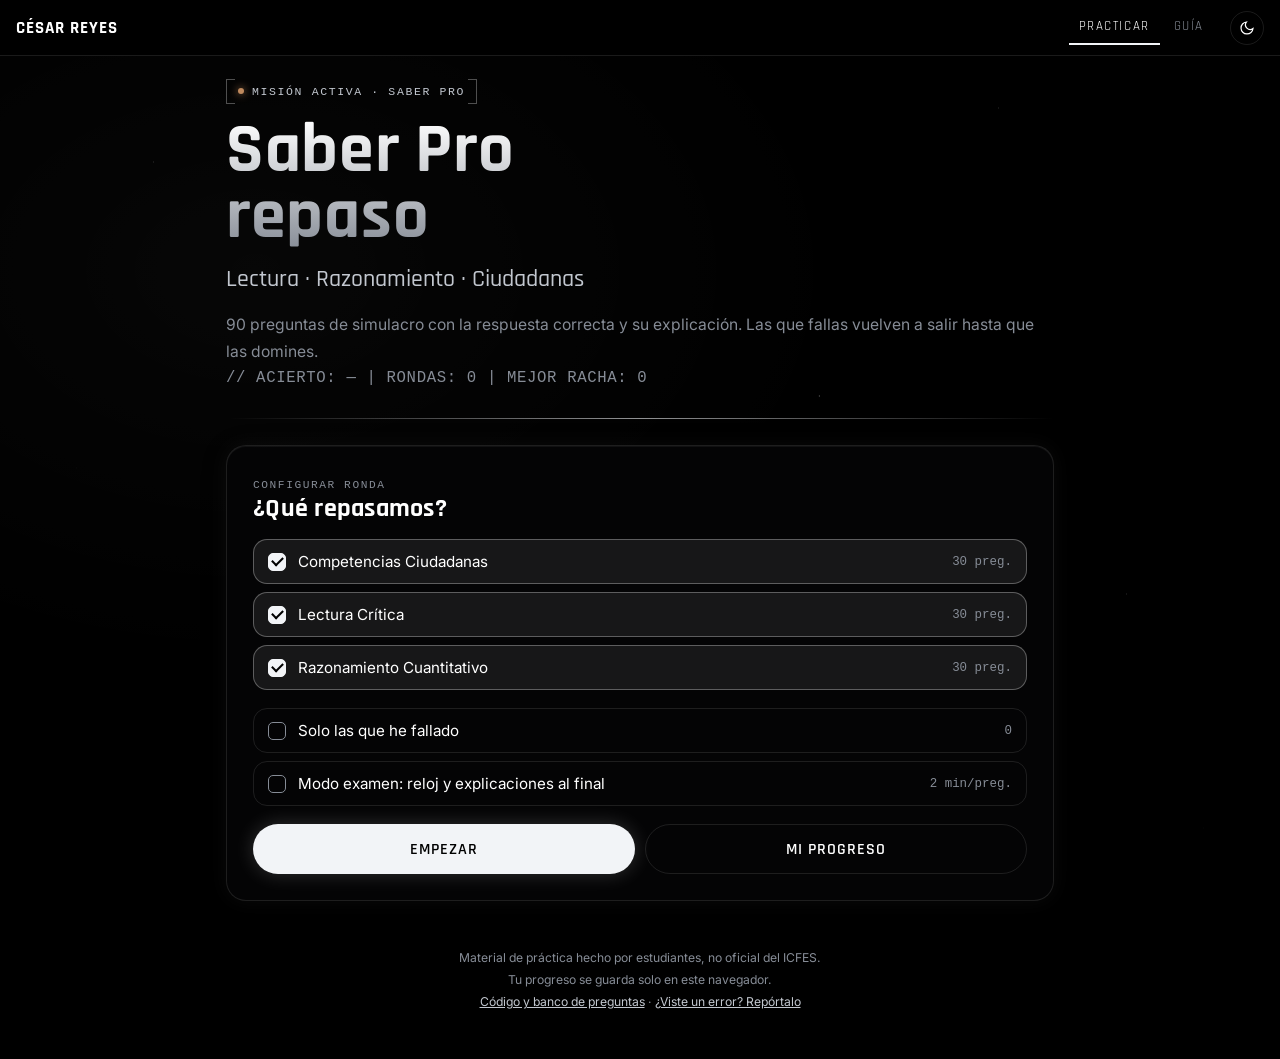
==== commit 053ec798: "Guía de estudio por módulo y estética del portafolio - banco/guia.json: errores típicos, operaciones" ====
--- a/docs/index.html
+++ b/docs/index.html
@@ -2,124 +2,269 @@
 <html lang="es"><head>
 <meta charset="utf-8">
 <meta name="viewport" content="width=device-width,initial-scale=1,viewport-fit=cover">
-<meta name="description" content="Repaso gratuito para el Saber Pro: Lectura Crítica, Razonamiento Cuantitativo y Competencias Ciudadanas, con explicación de cada respuesta.">
-<title>Saber Pro — repaso</title>
+<meta name="description" content="Repaso gratuito para el Saber Pro: Lectura Crítica, Razonamiento Cuantitativo y Competencias Ciudadanas, con explicación de cada respuesta y guía de estudio.">
+<meta property="og:title" content="Saber Pro · Repaso">
+<meta property="og:description" content="90 preguntas tipo Saber Pro con explicación, modo examen con reloj y guía de estudio. Gratis y sin registro.">
+<meta property="og:locale" content="es_CO">
+<title>Saber Pro · Repaso</title>
+<link rel="preconnect" href="https://fonts.googleapis.com">
+<link rel="preconnect" href="https://fonts.gstatic.com" crossorigin>
+<link href="https://fonts.googleapis.com/css2?family=Inter:wght@300;400;500;600;700&family=Rajdhani:wght@500;600;700&display=swap" rel="stylesheet">
 <style>
-
 :root{
-  --bg:#0f1021; --bg2:#1a1b3a; --card:#232450; --txt:#f2f3ff; --dim:#9fa3cf;
-  --a:#e2413f; --b:#1368ce; --c:#d89e00; --d:#26890c; --ok:#26890c; --bad:#e2413f;
+  --space-900:#000; --space-800:#050506; --space-700:#0b0b0d; --space-600:#141416; --space-500:#232326;
+  --orbital:#f2f4f7; --orbital-hover:#fff; --sls:#c08a5e;
+  --glass-bg:#060608b8; --glass-border:#ffffff1a; --glass-glow:#ffffff0a;
+  --txt:#fff; --txt-2:#c2c7cf; --txt-3:#868c96; --txt-4:#4b5058;
+  --glow-1:#ffffff0d; --glow-2:#ffffff1a; --glow-3:#ffffff2e; --accent-line:#ffffff4d; --accent-fill:#ffffff14;
+  --btn-fg:#000; --ok:#7ed69a; --ok-bg:#7ed69a14; --bad:#e0796b; --bad-bg:#e0796b14;
+  --star:#ffffff; --shadow:0 0 20px var(--glass-glow),0 4px 24px #0000004d,inset 0 1px #ffffff0d;
+  --f-head:"Rajdhani",-apple-system,BlinkMacSystemFont,"SF Pro Display",sans-serif;
+  --f-body:"Inter",-apple-system,BlinkMacSystemFont,"Segoe UI",sans-serif;
+  --f-mono:"SF Mono","Cascadia Code","Fira Code",Menlo,monospace;
+  --spring:cubic-bezier(.175,.885,.32,1.275);
+  color-scheme:dark;
+}
+body.lunar{
+  --space-900:#f2f2f0; --space-800:#fff; --space-700:#ebebe8; --space-600:#dcdcd8; --space-500:#bdbdb8;
+  --orbital:#0a0a0a; --orbital-hover:#000; --sls:#8a5a33;
+  --glass-bg:#fff; --glass-border:#00000024; --glass-glow:transparent;
+  --txt:#000; --txt-2:#3a3a3d; --txt-3:#75757a; --txt-4:#a5a5aa;
+  --glow-1:#0000000a; --glow-2:#00000014; --glow-3:#00000024; --accent-line:#00000040; --accent-fill:#0000000d;
+  --btn-fg:#fff; --ok:#1f7a3d; --ok-bg:#1f7a3d12; --bad:#b23b2e; --bad-bg:#b23b2e10;
+  --star:#00000000; --shadow:0 1px 2px #00000012,0 10px 28px -14px #00000073;
+  color-scheme:light;
 }
 *{box-sizing:border-box;-webkit-tap-highlight-color:transparent}
-body{margin:0;font-family:system-ui,-apple-system,"Segoe UI",Roboto,sans-serif;
-  background:linear-gradient(160deg,var(--bg),var(--bg2));color:var(--txt);
-  min-height:100dvh;padding:env(safe-area-inset-top) 12px calc(12px + env(safe-area-inset-bottom))}
-.wrap{max-width:820px;margin:0 auto}
-header{display:flex;align-items:center;gap:10px;padding:14px 4px 10px;flex-wrap:wrap}
-h1{font-size:1.05rem;margin:0;font-weight:800;letter-spacing:.3px}
-.pill{background:#ffffff14;border:1px solid #ffffff22;border-radius:999px;
-  padding:4px 11px;font-size:.78rem;color:var(--dim);white-space:nowrap}
-.pill b{color:var(--txt)}
-button{font:inherit;cursor:pointer;border:0;border-radius:14px}
-.menu{background:var(--card);border:1px solid #ffffff14;border-radius:20px;padding:20px;margin-top:8px}
-.menu h2{margin:0 0 4px;font-size:1.5rem}
-.menu p{color:var(--dim);margin:0 0 18px;font-size:.92rem;line-height:1.5}
-.grid{display:grid;gap:10px;grid-template-columns:1fr}
-@media(min-width:620px){.grid.dos{grid-template-columns:1fr 1fr}}
-.opt-area{display:flex;flex-direction:column;gap:8px;margin:14px 0 18px}
-.chk{display:flex;align-items:center;gap:10px;background:#ffffff0d;border:1px solid #ffffff1a;
-  border-radius:12px;padding:11px 13px;font-size:.95rem}
-.chk input{width:18px;height:18px;accent-color:#7c6cff}
-.chk .n{margin-left:auto;color:var(--dim);font-size:.82rem}
-.btn{background:#7c6cff;color:#fff;padding:15px 18px;font-weight:800;font-size:1rem;width:100%}
-.btn.sec{background:#ffffff14;color:var(--txt);font-weight:600}
-.btn:active{transform:translateY(1px)}
-.bar{height:6px;background:#ffffff14;border-radius:99px;overflow:hidden;margin:6px 0 14px}
-.bar>i{display:block;height:100%;background:#7c6cff;transition:width .3s}
-.qbox{background:var(--card);border:1px solid #ffffff14;border-radius:20px;padding:18px}
-.meta{display:flex;gap:8px;flex-wrap:wrap;margin-bottom:12px}
-.tag{font-size:.72rem;padding:3px 9px;border-radius:99px;background:#ffffff14;color:var(--dim)}
-.tag.warn{background:#d89e0033;color:#ffd978}
-.q{font-size:1.18rem;line-height:1.45;font-weight:700;margin:0 0 16px}
-details.ctx{margin:0 0 14px;background:#ffffff0a;border:1px solid #ffffff1a;border-radius:12px}
-details.ctx summary{cursor:pointer;padding:11px 14px;font-size:.88rem;color:#b9bdf0;font-weight:600}
-details.ctx .body{padding:0 14px 14px;font-size:.9rem;line-height:1.6;color:#dfe1ff;
-  max-height:52vh;overflow:auto}
+html{scroll-behavior:smooth}
+body{margin:0;font-family:var(--f-body);color:var(--txt);background:var(--space-900);
+  -webkit-font-smoothing:antialiased;min-height:100dvh;overflow-x:hidden;transition:background-color .5s,color .5s}
+body::before{content:"";position:fixed;inset:0;pointer-events:none;z-index:0;opacity:.55;
+  background-image:
+    radial-gradient(1px 1px at 12% 18%,var(--star),transparent 60%),
+    radial-gradient(1px 1px at 78% 12%,var(--star),transparent 60%),
+    radial-gradient(1.5px 1.5px at 64% 44%,var(--star),transparent 60%),
+    radial-gradient(1px 1px at 30% 72%,var(--star),transparent 60%),
+    radial-gradient(1px 1px at 88% 66%,var(--star),transparent 60%),
+    radial-gradient(1.5px 1.5px at 46% 88%,#c08a5e99,transparent 60%),
+    radial-gradient(1px 1px at 6% 52%,var(--star),transparent 60%),
+    radial-gradient(1px 1px at 94% 92%,var(--star),transparent 60%),
+    radial-gradient(1px 1px at 52% 6%,#c08a5e88,transparent 60%),
+    radial-gradient(900px 600px at 20% 30%,var(--glow-1),transparent 70%)}
+body.lunar::before{opacity:1;background-image:
+    linear-gradient(var(--glow-1) 1px,transparent 1px),linear-gradient(90deg,var(--glow-1) 1px,transparent 1px);
+  background-size:56px 56px}
+a{color:inherit}
+button{font:inherit;color:inherit;cursor:pointer;border:0;background:none}
+.mono{font-family:var(--f-mono)}
+
+/* barra superior */
+.top{position:sticky;top:0;z-index:20;display:flex;align-items:center;gap:16px;
+  padding:calc(10px + env(safe-area-inset-top)) 16px 10px;background:color-mix(in srgb,var(--space-900) 88%,transparent);
+  backdrop-filter:blur(12px);-webkit-backdrop-filter:blur(12px);border-bottom:1px solid var(--glass-border)}
+.brand{font-family:var(--f-head);font-weight:700;letter-spacing:.06em;text-transform:uppercase;text-decoration:none;font-size:1.05rem;white-space:nowrap}
+.tabs{display:flex;gap:4px;margin-left:auto}
+.tab{font-family:var(--f-head);font-size:.82rem;letter-spacing:.12em;text-transform:uppercase;color:var(--txt-3);
+  padding:8px 10px;border-bottom:2px solid transparent;transition:color .2s}
+.tab:hover{color:var(--txt)}
+.tab.on{color:var(--txt);border-bottom-color:var(--orbital)}
+.tema{width:34px;height:34px;border-radius:50%;border:1px solid var(--glass-border);display:grid;place-items:center;flex:0 0 auto}
+.tema:hover{border-color:var(--orbital)}
+.tema svg{width:16px;height:16px;stroke:currentColor;fill:none;stroke-width:1.8}
+
+.wrap{position:relative;z-index:1;max-width:860px;margin:0 auto;padding:22px 16px calc(24px + env(safe-area-inset-bottom))}
+
+/* tipografía tipo portafolio */
+.badge{display:inline-flex;align-items:center;gap:8px;font-family:var(--f-mono);font-size:.72rem;letter-spacing:.14em;
+  text-transform:uppercase;color:var(--txt-2);padding:6px 12px;position:relative}
+.badge::before,.badge::after{content:"";position:absolute;top:0;bottom:0;width:8px;border:1px solid var(--accent-line)}
+.badge::before{left:0;border-right:0}.badge::after{right:0;border-left:0}
+.badge i{width:6px;height:6px;border-radius:50%;background:var(--sls);box-shadow:0 0 8px var(--sls)}
+.hero h1{font-family:var(--f-head);font-weight:700;letter-spacing:.01em;line-height:.95;margin:14px 0 8px;
+  font-size:clamp(2.6rem,9vw,4.4rem);background:linear-gradient(180deg,var(--txt),var(--txt-3));
+  -webkit-background-clip:text;background-clip:text;color:transparent}
+.hero .sub{font-family:var(--f-head);font-size:clamp(1.15rem,3.6vw,1.5rem);color:var(--txt-2);margin:0 0 12px;font-weight:500}
+.hero p{color:var(--txt-3);line-height:1.7;margin:0;font-size:.98rem}
+.telemetria{font-family:var(--f-mono);font-size:.75rem;color:var(--txt-4);margin:14px 0 0;letter-spacing:.04em;overflow-wrap:anywhere}
+.telemetria b{color:var(--txt-3);font-weight:500}
+.signal{height:1px;margin:26px 0;background:linear-gradient(90deg,transparent,var(--orbital),transparent);opacity:.6}
+.h2{font-family:var(--f-head);font-weight:700;font-size:1.6rem;margin:0 0 4px;letter-spacing:.01em}
+.lbl{font-family:var(--f-mono);font-size:.7rem;letter-spacing:.14em;text-transform:uppercase;color:var(--txt-3)}
+
+/* tarjetas de vidrio */
+.glass{background:var(--glass-bg);border:1px solid var(--glass-border);border-radius:20px;box-shadow:var(--shadow);
+  -webkit-backdrop-filter:blur(30px) saturate(180%);backdrop-filter:blur(30px) saturate(180%);position:relative}
+.panel{padding:20px}
+@media(min-width:640px){.panel{padding:26px}}
+
+/* menú */
+.chips{display:flex;flex-direction:column;gap:8px;margin:14px 0 18px}
+.chk{display:flex;align-items:center;gap:12px;border:1px solid var(--glass-border);border-radius:14px;
+  padding:12px 14px;font-size:.95rem;cursor:pointer;transition:border-color .25s,background .25s}
+.chk:hover{border-color:var(--accent-line)}
+.chk:has(input:checked){border-color:var(--accent-line);background:var(--accent-fill)}
+.chk input{appearance:none;-webkit-appearance:none;width:18px;height:18px;border:1.5px solid var(--txt-3);border-radius:5px;
+  margin:0;flex:0 0 auto;display:grid;place-items:center;cursor:pointer}
+.chk input:checked{background:var(--orbital);border-color:var(--orbital)}
+.chk input:checked::after{content:"";width:9px;height:5px;border:2px solid var(--btn-fg);border-top:0;border-right:0;transform:rotate(-45deg) translate(1px,-1px)}
+.chk .n{margin-left:auto;font-family:var(--f-mono);color:var(--txt-3);font-size:.78rem;white-space:nowrap}
+.botones{display:grid;gap:10px;grid-template-columns:1fr}
+@media(min-width:560px){.botones{grid-template-columns:1fr 1fr}}
+.btn{font-family:var(--f-head);font-weight:600;letter-spacing:.06em;text-transform:uppercase;font-size:.98rem;
+  border-radius:999px;padding:14px 22px;display:inline-flex;justify-content:center;align-items:center;gap:8px;width:100%;
+  transition:transform .3s var(--spring),box-shadow .3s,background .3s,border-color .3s,color .3s}
+.btn.pri{background:var(--orbital);color:var(--btn-fg);box-shadow:0 0 20px var(--glow-3)}
+.btn.pri:hover{background:var(--orbital-hover);box-shadow:0 0 30px var(--accent-line);transform:scale(1.02)}
+.btn.sec{border:1px solid var(--glass-border);color:var(--txt)}
+.btn.sec:hover{border-color:var(--orbital);box-shadow:0 0 20px var(--glow-2)}
+
+/* juego */
+.hud{display:flex;flex-wrap:wrap;gap:8px;margin:0 0 12px}
+.pill{font-family:var(--f-mono);font-size:.74rem;letter-spacing:.04em;color:var(--txt-3);border:1px solid var(--glass-border);
+  border-radius:999px;padding:5px 11px;white-space:nowrap}
+.pill b{color:var(--txt);font-weight:600}
+.pill.poco{color:var(--sls);border-color:var(--sls)}
+.bar{height:2px;background:var(--glow-2);overflow:hidden;margin:0 0 16px;border-radius:2px}
+.bar>i{display:block;height:100%;background:var(--orbital);transition:width .4s var(--spring);box-shadow:0 0 10px var(--orbital)}
+.meta{display:flex;gap:8px;flex-wrap:wrap;margin-bottom:14px}
+.tag{font-family:var(--f-mono);font-size:.68rem;letter-spacing:.1em;text-transform:uppercase;padding:4px 9px;border-radius:999px;
+  border:1px solid var(--glass-border);color:var(--txt-3)}
+.tag.warn{color:var(--sls);border-color:color-mix(in srgb,var(--sls) 55%,transparent)}
+.q{font-family:var(--f-head);font-size:1.4rem;line-height:1.3;font-weight:600;margin:0 0 16px;letter-spacing:.005em}
+details.ctx{margin:0 0 16px;border:1px solid var(--glass-border);border-radius:14px;overflow:hidden}
+details.ctx summary{cursor:pointer;padding:12px 14px;font-size:.88rem;color:var(--txt-2);font-weight:500;list-style:none;display:flex;gap:10px;align-items:baseline}
+details.ctx summary::-webkit-details-marker{display:none}
+details.ctx summary::before{content:"+";font-family:var(--f-mono);color:var(--sls);flex:0 0 auto}
+details.ctx[open] summary::before{content:"−"}
+details.ctx .body{padding:2px 16px 16px;font-size:.92rem;line-height:1.7;color:var(--txt-2);max-height:55vh;overflow:auto;border-top:1px solid var(--glass-border)}
+details.ctx .body p{margin:.7em 0}
+details.ctx .body ul,details.ctx .body ol{margin:.6em 0;padding-left:1.3em}
+details.ctx .body img{display:block;max-width:100%;margin:10px 0;border-radius:10px;background:#fff}
+details.ctx .body table{border-collapse:collapse;font-size:.8rem;margin:.6em 0;display:block;overflow-x:auto}
+details.ctx .body th,details.ctx .body td{border:1px solid var(--glass-border);padding:5px 8px;text-align:left}
+details.ctx .nota{font-size:.78rem;color:var(--txt-3);font-style:italic}
 .opts{display:flex;flex-direction:column;gap:10px}
-.opt{display:flex;gap:12px;align-items:flex-start;text-align:left;padding:14px 15px;
-  color:#fff;font-size:.97rem;line-height:1.4;width:100%;opacity:.97;transition:.15s}
-.opt .k{font-weight:900;flex:0 0 auto;width:22px}
-.opt .gr{display:block;width:100%;max-width:430px;margin:8px 0 2px;border-radius:8px;background:#fff}
-.opt.A{background:var(--a)} .opt.B{background:var(--b)}
-.opt.C{background:var(--c)} .opt.D{background:var(--d)}
-.opt:disabled{opacity:.35}
-.opt.win{opacity:1;outline:3px solid #fff;transform:scale(1.01)}
-.opt.lose{opacity:.3;filter:grayscale(.6)}
-.fb{margin-top:16px;border-radius:14px;padding:14px 15px;font-size:.93rem;line-height:1.55;display:none}
-.fb.ok{background:#26890c26;border:1px solid #26890c66}
-.fb.bad{background:#e2413f26;border:1px solid #e2413f66}
-.fb b{display:block;margin-bottom:5px;font-size:1rem}
-.fb .why{color:#e8e9ff}
+.opt{display:flex;gap:14px;align-items:flex-start;text-align:left;padding:14px 16px;width:100%;font-size:.97rem;line-height:1.5;
+  border:1px solid var(--glass-border);border-radius:16px;color:var(--txt);background:var(--glow-1);
+  transition:border-color .25s,background .25s,transform .3s var(--spring),opacity .25s}
+.opt:not(:disabled):hover{border-color:var(--orbital);transform:translateX(3px)}
+.opt .k{font-family:var(--f-mono);font-weight:600;flex:0 0 auto;width:28px;height:28px;border-radius:50%;
+  border:1px solid var(--accent-line);display:grid;place-items:center;font-size:.85rem;color:var(--txt-2)}
+.opt .gr{display:block;width:100%;max-width:440px;margin:8px 0 2px;border-radius:10px;background:#fff}
+.opt:disabled{cursor:default;opacity:.45}
+.opt.win{opacity:1;border-color:var(--ok);background:var(--ok-bg)}
+.opt.win .k{border-color:var(--ok);color:var(--ok)}
+.opt.lose{opacity:1;border-color:var(--bad);background:var(--bad-bg)}
+.opt.lose .k{border-color:var(--bad);color:var(--bad)}
+.opt.pick{opacity:1;border-color:var(--orbital);background:var(--accent-fill)}
+.fb{margin-top:16px;border-radius:16px;padding:15px 16px;font-size:.94rem;line-height:1.65;display:none;border:1px solid}
+.fb.ok{border-color:color-mix(in srgb,var(--ok) 50%,transparent);background:var(--ok-bg)}
+.fb.bad{border-color:color-mix(in srgb,var(--bad) 50%,transparent);background:var(--bad-bg)}
+.fb .res{display:block;margin-bottom:6px;font-family:var(--f-head);font-size:1.1rem;font-weight:700;letter-spacing:.04em;text-transform:uppercase}
+.fb.ok .res{color:var(--ok)} .fb.bad .res{color:var(--bad)}
+.fb .why{color:var(--txt-2)}
 .nav{display:flex;gap:10px;margin-top:16px}
-.nav .btn{flex:1}
-.stats{display:grid;grid-template-columns:repeat(3,1fr);gap:10px;margin:14px 0}
-.stat{background:#ffffff0d;border:1px solid #ffffff14;border-radius:14px;padding:12px;text-align:center}
-.stat .v{font-size:1.5rem;font-weight:800}
-.stat .l{font-size:.72rem;color:var(--dim);margin-top:2px}
-.foot{color:var(--dim);font-size:.75rem;text-align:center;padding:16px 8px 28px;line-height:1.6}
-.toast{position:fixed;left:50%;transform:translateX(-50%);bottom:22px;background:#000000cc;
-  border:1px solid #ffffff22;padding:10px 16px;border-radius:99px;font-size:.85rem;display:none}
-details.ctx .body p{margin:0 0 .7em}
-details.ctx .body ul,details.ctx .body ol{margin:0 0 .7em;padding-left:1.3em}
-details.ctx .body img{display:block;max-width:100%;margin:8px 0;border-radius:8px;background:#fff}
-details.ctx .body table{border-collapse:collapse;font-size:.8rem;margin:0 0 .8em;display:block;overflow-x:auto}
-details.ctx .body th,details.ctx .body td{border:1px solid #ffffff2a;padding:4px 7px;text-align:left}
-details.ctx .nota{font-size:.78rem;color:var(--dim);font-style:italic}
-.reloj{font-variant-numeric:tabular-nums}
-.reloj.poco{color:#ffd978;border-color:#d89e0066}
-.repaso{margin-top:14px;display:flex;flex-direction:column;gap:10px}
-.repaso .it{background:#ffffff0a;border:1px solid #ffffff1a;border-radius:12px;padding:12px 14px;font-size:.9rem;line-height:1.5}
-.repaso .it .rq{font-weight:700;margin-bottom:4px}
-.repaso .it .ra{color:#9ff59a;margin-bottom:4px}
-.repaso .it .rt{color:var(--dim)}
-.foot a{color:#b9bdf0}
+
+/* resumen */
+.stats{display:grid;grid-template-columns:repeat(3,1fr);gap:10px;margin:18px 0}
+.stat{text-align:center;padding:6px 0}
+.stat .v{font-family:var(--f-head);font-size:clamp(2rem,8vw,2.8rem);font-weight:700;line-height:1}
+.stat .l{font-family:var(--f-mono);font-size:.64rem;letter-spacing:.16em;text-transform:uppercase;color:var(--txt-3);margin-top:8px}
+.txtfin{color:var(--txt-3);font-size:.92rem;line-height:1.6}
+.repaso{margin-top:16px;display:flex;flex-direction:column;gap:10px}
+.repaso h3,.guia h3{font-family:var(--f-head);font-size:1.25rem;margin:8px 0 2px}
+.it{border:1px solid var(--glass-border);border-radius:14px;padding:13px 15px;font-size:.9rem;line-height:1.6}
+.it .rq{font-weight:600;margin-bottom:6px}
+.it .ra{color:var(--ok);margin-bottom:6px}
+.it .rt{color:var(--txt-3)}
+
+/* guía */
+.guia{display:flex;flex-direction:column;gap:14px}
+.plan{padding:18px 18px 18px 22px}
+.plan::before{content:"";position:absolute;left:0;top:14%;bottom:14%;width:3px;border-radius:3px;background:linear-gradient(to bottom,var(--orbital),transparent)}
+.plan h4{font-family:var(--f-head);font-size:1.12rem;margin:0 0 10px;letter-spacing:.01em}
+.plan ul{margin:0;padding-left:1.1em;color:var(--txt-2);font-size:.93rem;line-height:1.7}
+.plan li{margin:.25em 0}
+.plan li::marker{color:var(--sls)}
+.fechas{width:100%;border-collapse:collapse;font-size:.9rem}
+.fechas td{padding:8px 0;border-bottom:1px solid var(--glass-border);color:var(--txt-2);vertical-align:top}
+.fechas td:last-child{text-align:right;color:var(--txt);font-family:var(--f-mono);font-size:.8rem;padding-left:12px}
+.fechas tr.hoy td{color:var(--sls)}
+.auto summary{cursor:pointer;color:var(--txt);font-weight:500;padding:10px 0;list-style:none;display:flex;gap:10px;line-height:1.5}
+.auto summary::-webkit-details-marker{display:none}
+.auto summary::before{content:"?";font-family:var(--f-mono);color:var(--sls);flex:0 0 auto}
+.auto[open] summary::before{content:"✓"}
+.auto{border-bottom:1px solid var(--glass-border)}
+.auto .r{color:var(--txt-2);padding:0 0 12px 22px;font-size:.92rem;line-height:1.65}
+.areanav{display:flex;flex-wrap:wrap;gap:8px}
+.areanav button{font-family:var(--f-mono);font-size:.74rem;letter-spacing:.06em;border:1px solid var(--glass-border);border-radius:999px;padding:8px 13px;color:var(--txt-2)}
+.areanav button.on{background:var(--orbital);color:var(--btn-fg);border-color:var(--orbital)}
+
+.foot{position:relative;z-index:1;color:var(--txt-3);font-size:.76rem;text-align:center;padding:10px 16px 34px;line-height:1.8}
+.foot a{color:var(--txt-2)}
+.toast{position:fixed;left:50%;transform:translateX(-50%);bottom:22px;z-index:30;background:var(--orbital);color:var(--btn-fg);
+  font-family:var(--f-head);letter-spacing:.04em;padding:10px 18px;border-radius:999px;font-size:.92rem;display:none}
+@media(prefers-reduced-motion:reduce){*{transition:none!important;scroll-behavior:auto}}
 </style></head>
-<body><div class="wrap">
-
-<header>
-  <h1>⚡ Saber Pro — repaso</h1>
-  <span class="pill" id="pillRonda">ronda <b>1</b></span>
-  <span class="pill" id="pillRacha">racha <b>0</b></span>
-  <span class="pill" id="pillGlobal">—</span>
-  <span class="pill reloj" id="pillReloj" style="display:none"></span>
-</header>
-
-<section id="menu" class="menu">
-  <h2>¿Qué repasamos?</h2>
-  <p id="sub"></p>
-  <div class="opt-area" id="areas"></div>
-  <div class="opt-area">
-    <label class="chk"><input type="checkbox" id="soloFallos">
-      Solo las que he fallado <span class="n" id="nFallos">0</span></label>
-    <label class="chk"><input type="checkbox" id="modoExamen">
-      Modo examen: con reloj, sin explicaciones hasta el final <span class="n" id="nMin"></span></label>
-  </div>
-  <div class="grid dos">
-    <button class="btn" onclick="empezar()">Empezar</button>
-    <button class="btn sec" onclick="verStats()">Ver mi progreso</button>
+<body>
+<script>try{document.body.classList.toggle('lunar',localStorage.getItem('theme')==='lunar')}catch(e){}</script>
+
+<nav class="top">
+  <a class="brand" href="https://caesar-dat-com.github.io/" title="Inicio">César Reyes</a>
+  <div class="tabs">
+    <button class="tab on" data-v="practicar" onclick="vista('practicar')">Practicar</button>
+    <button class="tab" data-v="guia" onclick="vista('guia')">Guía</button>
+  </div>
+  <button class="tema" onclick="cambiarTema()" aria-label="Cambiar tema" title="Cambiar tema">
+    <svg viewBox="0 0 24 24" id="icTema"></svg>
+  </button>
+</nav>
+
+<main class="wrap">
+
+<!-- ============ PRACTICAR ============ -->
+<div id="vPracticar">
+<section id="menu">
+  <div class="hero">
+    <span class="badge"><i></i>Misión activa · Saber Pro</span>
+    <h1>Saber Pro<br>repaso</h1>
+    <p class="sub">Lectura · Razonamiento · Ciudadanas</p>
+    <p id="sub"></p>
+    <p class="telemetria" id="telem"></p>
+  </div>
+  <div class="signal"></div>
+  <div class="glass panel">
+    <span class="lbl">Configurar ronda</span>
+    <h2 class="h2">¿Qué repasamos?</h2>
+    <div class="chips" id="areas"></div>
+    <div class="chips">
+      <label class="chk"><input type="checkbox" id="soloFallos">
+        Solo las que he fallado <span class="n" id="nFallos">0</span></label>
+      <label class="chk"><input type="checkbox" id="modoExamen">
+        Modo examen: reloj y explicaciones al final <span class="n" id="nMin"></span></label>
+    </div>
+    <div class="botones">
+      <button class="btn pri" onclick="empezar()">Empezar</button>
+      <button class="btn sec" onclick="verStats()">Mi progreso</button>
+    </div>
   </div>
 </section>
 
 <section id="juego" style="display:none">
+  <div class="hud">
+    <span class="pill" id="pillRonda"></span>
+    <span class="pill" id="pillRacha"></span>
+    <span class="pill" id="pillReloj" style="display:none"></span>
+  </div>
   <div class="bar"><i id="barra" style="width:0%"></i></div>
-  <div class="qbox">
+  <div class="glass panel">
     <div class="meta" id="meta"></div>
     <div id="ctxHolder"></div>
     <p class="q" id="enunciado"></p>
     <div class="opts" id="opts"></div>
     <div class="fb" id="fb"></div>
     <div class="nav" id="nav" style="display:none">
-      <button class="btn" id="btnSig" onclick="siguiente()">Siguiente →</button>
+      <button class="btn pri" id="btnSig" onclick="siguiente()">Siguiente →</button>
       <button class="btn sec" onclick="salir()">Salir</button>
     </div>
     <div class="nav" id="navExamen" style="display:none">
@@ -128,29 +273,47 @@
   </div>
 </section>
 
-<section id="fin" class="menu" style="display:none">
-  <h2 id="finTit">Ronda terminada</h2>
-  <div class="stats" id="finStats"></div>
-  <p class="sub" id="finTxt" style="color:var(--dim);font-size:.9rem;line-height:1.5"></p>
-  <div class="repaso" id="finRepaso"></div>
-  <div class="grid dos" style="margin-top:16px">
-    <button class="btn" onclick="empezar()">Otra ronda ↻</button>
-    <button class="btn sec" onclick="salir()">Menú</button>
+<section id="fin" style="display:none">
+  <div class="glass panel">
+    <span class="lbl">Informe de misión</span>
+    <h2 class="h2" id="finTit">Ronda terminada</h2>
+    <div class="stats" id="finStats"></div>
+    <p class="txtfin" id="finTxt"></p>
+    <div class="repaso" id="finRepaso"></div>
+    <div class="botones" style="margin-top:18px">
+      <button class="btn pri" onclick="empezar()">Otra ronda ↻</button>
+      <button class="btn sec" onclick="salir()">Menú</button>
+    </div>
   </div>
 </section>
+</div>
+
+<!-- ============ GUÍA ============ -->
+<div id="vGuia" style="display:none">
+  <div class="hero">
+    <span class="badge"><i></i>Flight.plan</span>
+    <h1>Guía de<br>estudio</h1>
+    <p class="sub">Lo que hay que saber antes de entrar</p>
+    <p>Errores típicos, operaciones y conceptos que salieron en los simulacros, más preguntas de autoevaluación.</p>
+  </div>
+  <div class="signal"></div>
+  <div class="areanav" id="areanav"></div>
+  <div class="guia" id="guia" style="margin-top:14px"></div>
+</div>
+
+</main>
 
 <p class="foot" id="foot"></p>
 <div class="toast" id="toast"></div>
-</div>
 
 <script>
-const DATA = {"config": {"nombre_examen": "Saber Pro 2026-2", "fecha_examen": "2026-10-18", "segundos_por_pregunta": 120, "pie": "Material de práctica hecho por estudiantes, no oficial del ICFES.<br>Tu progreso se guarda solo en este navegador.<br><a href=\"https://github.com/caesar-dat-com/saber-pro-repaso\">Código y banco de preguntas<\/a> · <a href=\"https://github.com/caesar-dat-com/saber-pro-repaso/issues\">¿Viste un error? Repórtalo<\/a>"}, "areas": {"ciudadana": "Competencias Ciudadanas", "lectura": "Lectura Crítica", "razonamiento": "Razonamiento Cuantitativo"}, "contextos": {"ciudadana": [{"titulo": "Participación ciudadana y solidaridad", "resumen": true, "html": "<p>La participación ciudadana en Colombia es <b>un derecho constitucional y a la vez un deber<\/b>. Tiene dos instancias:<\/p>\n<ul>\n<li><b>Participación política<\/b>: puede ser <i>electoral<\/i> (voto en elecciones, referendos, plebiscitos) o <i>no electoral<\/i> (iniciativa legislativa, cabildo abierto). Busca incidir en decisiones políticas.<\/li>\n<li><b>Participación en la sociedad civil<\/b>: intervenir en la vida pública y colectiva para mantener, reformar o transformar la organización social.<\/li>\n<\/ul>\n<p>La <b>solidaridad<\/b> es un principio constitucional del que derivan la igualdad material (art. 13) y los derechos sociales y económicos, con énfasis en población vulnerable (infancia, tercera edad). Se materializa en: elegir con responsabilidad, <b>pagar impuestos<\/b>, hacer veedurías y movilizarse.<\/p>\n<p><b>Tabla 1 del DANE (2022) — razones para no votar, en %<\/b>:<\/p>\n<table><tr><th>Razón<\/th><th>Total<\/th><th>Bogotá<\/th><th>Caribe<\/th><th>Oriental<\/th><th>Central<\/th><th>Pacífica<\/th><th>Cauca<\/th><\/tr><tr><td>Desinterés<\/td><td>37,2<\/td><td>40,6<\/td><td>31,3<\/td><td>29,2<\/td><td><b>41,7<\/b><\/td><td>41,5<\/td><td>31,6<\/td><\/tr><tr><td>Políticos corruptos<\/td><td>32,9<\/td><td>34,1<\/td><td>18<\/td><td>34,7<\/td><td><b>41<\/b><\/td><td>32,8<\/td><td>22,9<\/td><\/tr><tr><td>Prometen y no cumplen<\/td><td>32<\/td><td>31,3<\/td><td>21,3<\/td><td>34<\/td><td><b>37,9<\/b><\/td><td>33,1<\/td><td>25,1<\/td><\/tr><tr><td>Falta credibilidad electoral<\/td><td>27,2<\/td><td>28,9<\/td><td>16,2<\/td><td>29,5<\/td><td><b>31,1<\/b><\/td><td>28,4<\/td><td>20,2<\/td><\/tr><tr><td>Faltó inscribir cédula<\/td><td>26,7<\/td><td>24,5<\/td><td>29,4<\/td><td><b>31,3<\/b><\/td><td>23,5<\/td><td>26,6<\/td><td>31,9<\/td><\/tr><\/table>"}, {"titulo": "Conflicto armado y control territorial", "resumen": true, "html": "<p>El conflicto transformó los territorios por <b>desplazamiento forzado y despojo<\/b>, profundizando la concentración de la tierra. Tres hechos encadenados:<\/p>\n<ol>\n<li><b>Contrarreforma agraria<\/b> — concentración de tierra como fuente de riqueza y poder.<\/li>\n<li><b>Urbanismo por la fuerza<\/b> — las ciudades crecen de golpe por población desplazada (ciudades receptoras, ciudades refugio), exponiendo a los jóvenes a la criminalidad de la guerra.<\/li>\n<li><b>Disputa armada por el poder local<\/b>, como efecto colateral de la descentralización.<\/li>\n<\/ol>\n<p>Medina (2010): los caciques electorales ya saqueaban los presupuestos antes de la elección popular de alcaldes; <b>tras la Constitución de 1991 esto se profundiza<\/b> porque el narcotráfico penetra los territorios, corrompe élites locales y se instala en el imaginario popular con obras de \"bienestar\".<\/p>"}, {"titulo": "Filosofía de la noviolencia", "resumen": true, "html": "<p>La noviolencia aporta <b>principios, argumentos y métodos prácticos<\/b> sobre acción social, política y poder. Se construye en un mundo pluralizado <b>entre saberes y conocimientos<\/b>, y busca sociedades más pacíficas donde sea posible la <b>regulación de los conflictos<\/b>.<\/p>\n<p>Lo que la desdibuja: utopía, pasividad, impracticabilidad, falta de poder, aquiescencia política, ineficacia, ingenuidad, indiferencia.<\/p>\n<ul>\n<li><b>Gandhi<\/b>: <i>ahimsa<\/i> (no matar, no causar daño) y <i>satyagraha<\/i> (fuerza de la verdad y la justicia).<\/li>\n<li><b>Galtung y Curle<\/b>, influidos por el budismo: paz como <b>desarrollo humano<\/b>; estudio de las raíces profundas del conflicto.<\/li>\n<\/ul>"}, {"titulo": "Economía colombiana (Banco Mundial, 2023)", "resumen": true, "html": "<p>Colombia creció por <b>acumulación de factores (trabajo y capital)<\/b>, no por productividad, y no aprovechó innovación, inversión ni exportaciones.<\/p>\n<p>Composición del PIB 2020: sector primario — minería 5,4 % y <b>agricultura 6,1 %<\/b>; industria <b>18 %<\/b>; servicios <b>68 %<\/b>. Empleo: agricultura 16 %, industria 18 % (estancada), servicios dos tercios y de bajo valor agregado.<\/p>\n<p>Por qué cuesta reducir pobreza y desigualdad:<\/p>\n<ul>\n<li>Primario: concentración de la tierra, poca diversidad, <b>productividad baja<\/b>, deforestación. La minería usa alta tecnología y <b>genera poco empleo<\/b>.<\/li>\n<li>Secundario: <b>desindustrialización<\/b> paulatina, cierre de fábricas.<\/li>\n<li>Terciario: poder en los grupos financieros, <b>controlado por muy pocas personas<\/b>, servicios de bajo valor agregado.<\/li>\n<\/ul>"}, {"titulo": "Constitución de 1991 frente a la discriminación", "resumen": true, "html": "<p>Nació del movimiento <b>Séptima Papeleta<\/b>; reemplazó la de 1886. Amplió derechos (fundamentales; económicos, sociales y culturales; colectivos y del ambiente) y creó <b>garantías procesales<\/b>: acción de tutela, acción popular, acción de cumplimiento y acción de grupo.<\/p>\n<ul>\n<li><b>Indígenas y afrodescendientes<\/b>: art. 8 (diversidad étnica y cultural), arts. 171 y 176 (representación mínima en el Congreso), art. 246 (jurisdicción especial indígena), art. 329 (resguardos: propiedad colectiva no enajenable), art. 55 y Ley 70 de 1993 (tierras colectivas en el Pacífico).<\/li>\n<li><b>Comunidad LGBT<\/b>: art. 13 (igualdad, no discriminación por sexo u orientación sexual, medidas en favor de grupos discriminados); Ley 54 (uniones maritales de hecho); sentencias C-075 y C-811 de 2007 y C-336 de 2008 (derechos patrimoniales, salud, pensión de sobreviviente).<\/li>\n<\/ul>"}, {"titulo": "La paz como derecho humano (masacre de Bojayá)", "resumen": true, "html": "<p>Bojayá, 2 de mayo: un cilindro bomba de las FARC cayó en la capilla San Pablo Apóstol donde se refugiaban 300 personas. <b>117 muertos, 48 de ellos niños<\/b>, de 1.100 habitantes — el 10 % de un pueblo humilde y olvidado. 114 heridos.<\/p>\n<p>En Colombia la paz se reconoce \"como un derecho y un deber de obligatorio cumplimiento\", pero <b>el reconocimiento jurídico no basta<\/b> frente a la precariedad de las condiciones materiales (Condiza, 2012).<\/p>\n<p>Dos concepciones:<\/p>\n<ul>\n<li><b>Paz negativa<\/b>: antropología pesimista y posesiva — el ser humano egoísta, insolidario, individualista. Se define por la <b>ausencia de violencia<\/b> (directa y estructural), el orden y la tranquilidad.<\/li>\n<li><b>Paz positiva<\/b>: optimismo antropológico — el ser humano cooperador, solidario, altruista. Se expresa \"mediante la construcción de un orden en el que exista la justicia social y la total realización de los derechos humanos\" (Harto de Vera, 2016).<\/li>\n<\/ul>"}], "lectura": [{"titulo": "Memorias de una joven formal", "html": "<p>Memorias de una joven formal<\/p>\n<p>Simone de Beauvoir<\/p>\n<p>Comer no era solamente una exploración y una conquista sino el más serio de mis deberes. \"Una cucharada para mamá, una para abuelita... si no comes no crecerás.\" Me ponían contra la pared del vestíbulo, trazaban al ras de mi cabeza una raya que confrontaban con otra más antigua: tenía dos o tres centímetros más, me felicitaban, yo me enorgullecía; a veces, sin embargo, me asustaba. El sol acariciaba el piso encerado y los muebles pintados de blanco. Yo miraba el sillón de mamá y pensaba: \"Ya no podré sentarme sobre sus rodillas.\" De pronto el porvenir existía; me transformaría en otra, qué diría yo, y ya no sería yo. Presentí todos los rompimientos, los renunciamientos, los abandonos, y la sucesión de mis muertos.<\/p>\n<p>Seguí creciendo y me sabía condenada al destierro: buscaba auxilio en mi imagen. Por la mañana enroscaba mi pelo alrededor de un palo y miraba con satisfacción en el espejo mi rostro encuadrado de largos rizos: las morenas de ojos claros no son, según me habían dicho, una especie común y yo ya había aprendido a considerar preciosas las cosas singulares. Me gustaba a mí misma y me gustaba gustar. Los amigos de mis padres alentaban mi vanidad: me alababan cortésmente, me mimaban. Yo me acariciaba contra las pieles, contra los vestidos sedosos de las mujeres; respetaba más a los hombres, sus bigotes, su olor a tabaco, sus voces graves, sus brazos que me levantaban del suelo. Me importaba particularmente interesarles: tonteaba, me agitaba, acechando la palabra que me arrancaría de mis limbos y me haría existir, de veras, en el mundo de ellos. Una noche ante un amigo de mi padre rechacé con terquedad un plato de ensalada cocida. Sobre una tarjeta postal enviada durante las vacaciones él preguntó con ingenio: \"¿Siempre le gusta a Simone la ensalada cocida?\" La letra escrita tenía a mis ojos aún más prestigio que la palabra: yo exultaba. Cuando nos encontramos con el señor Dardelle en el atrio de Notre Dame des Champs, yo esperé bromas deliciosas; intenté provocarlas: no hubo eco. Insistí; me hicieron callar. Descubrí con despecho lo efímero de la gloria. Por lo general esas decepciones me eran evitadas. En casa el menor acontecimiento suscitaba vastos comentarios; escuchaban con gusto mis historias, repetían mis frases. Abuelos, tíos, tías, primos, una abundante familia me garantizaba mi importancia. Además, todo un pueblo sobrenatural se inclinaba sobre mí con solicitud. En cuanto supe caminar mamá me llevó a la iglesia; me había mostrado de cera, de yeso, pintadas sobre las paredes, imágenes del niño Jesús, de tata Dios, de la Virgen, de los ángeles, uno de los cuales estaba como Louise, especialmente afectado a mi servicio. Mi cielo estaba estrellado de una constelación de ojos benévolos.<\/p>\n<p>Referencia<\/p>\n<p>Beauvoir, S. (2018). Memorias de una joven formal. Barcelona: Edhasa.  http://www.diariofemenino.com.ar/documentos/Memorias_deunajovenformal.pdf<\/p>"}, {"titulo": "ELOGIO DE LA DIFICULTAD", "html": "<p>ELOGIO DE LA DIFICULTAD<\/p>\n<p>ESTANISLAO ZULETA<\/p>\n<p>La pobreza y la impotencia de la imaginación nunca se manifiestan de una manera tan clara como cuando se trata de imaginar la felicidad. Entonces comenzamos a inventar paraísos, islas afortunadas, países de Cucaña. Una vida sin riesgos, sin lucha, sin búsqueda de superación y sin muerte. Y por lo tanto también sin carencias y sin deseo: un océano de mermelada sagrada, una eternidad de aburrición. Metas afortunadamente inalcanzables, paraísos afortunadamente inexistentes.<\/p>\n<p>Todas estas fantasías serían inocentes e inocuas, si no fuera porque constituyen el modelo de nuestros propósitos y de nuestros anhelos en la vida práctica.<\/p>\n<p>Aquí mismo, en los proyectos de la existencia cotidiana, más acá del reino de las mentiras eternas, introducimos también el ideal tonto de la seguridad garantizada, de las reconciliaciones totales, de las soluciones definitivas. Puede decirse que nuestro problema no consiste sola ni principalmente en que no seamos capaces de conquistar lo que nos proponemos, sino en aquello que nos proponemos; que nuestra desgracia no está tanto en la frustración de nuestros deseos, como en la forma misma de desear. Deseamos mal. En lugar de desear una relación humana inquietante, compleja y perdible, que estimule nuestra capacidad de luchar y nos obligue a cambiar, deseamos un idilio sin sombras y sin peligros, un nido de amor y, por lo tanto, en última instancia un retorno al huevo. En lugar de desear una sociedad en la que sea realizable y necesario trabajar arduamente para hacer efectivas nuestras posibilidades, deseamos un mundo de la satisfacción, una monstruosa salacuna de abundancia pasivamente recibida. En lugar de desear una filosofía llena de incógnitas y preguntas abiertas, queremos poseer una doctrina global, capaz de dar cuenta de todo, revelada por espíritus que nunca han existido o por caudillos que desgraciadamente sí han existido.<\/p>\n<p>Adán y sobre todo Eva tienen el mérito original de habernos liberado del paraíso, nuestro pecado es que anhelamos regresar a él.<\/p>\n<p>Desconfiemos de las mañanas radiantes en las que se inicia un reino milenario. Son muy conocidos en la historia, desde la antigüedad hasta hoy, los horrores a los que pueden y suelen entregarse los partidos provistos de una verdad y de una meta absolutas, las iglesias cuyos miembros han sido alcanzados por la gracia —por la desgracia— de alguna revelación. El estudio de la vida social y de la vida personal nos enseña cuán próximos se encuentran una de otro la idealización y el terror. La idealización del fin, de la meta y el terror de los medios que procurarán su conquista. Quienes de esta manera tratan de someter la realidad al ideal, entran inevitablemente en una concepción paranoide de la verdad; en un sistema de pensamiento tal que los que se atrevieran a objetar algo quedan inmediatamente sometidos a la interpretación totalitaria: sus argumentos, no son argumentos, sino solamente síntomas de una naturaleza dañada o bien máscaras de malignos propósitos. En lugar de discutir un razonamiento se le reduce a un juicio de pertenencia al otro —y el otro es, en este sistema, sinónimo de enemigo— o se procede a un juicio de intenciones. Y este sistema se desarrolla peligrosamente hasta el punto en que ya no solamente rechaza toda oposición, sino también toda diferencia: el que no está conmigo está contra mí, y el que no está completamente conmigo, no está conmigo.<\/p>\n<p>Referencia<\/p>\n<p>Zuleta, E. (1980) Elogio de la dificultad.<\/p>"}, {"titulo": "UN POCO DE ESTRÉS ES BUENO", "html": "<p>UN POCO DE ESTRÉS ES BUENO<\/p>\n<p>MARK A. GLUCK, eDUARDO MERCADO Y CATHERINE E. MYERS<\/p>\n<p>Para ingresar a la universidad, Moe, Larry y Curly deben presentar una prueba de aptitud, diferente a la de conocimiento, competencia o desempeño. Esta prueba de aptitud (SAT), constituye una experiencia estresante para ellos, pero cada uno reacciona de manera diferente.<\/p>\n<p>Larry ya casi obtuvo la aceptación anticipada tanto a Princeton como a Harvard, por lo que está bastante relajado al presentar el examen. Moe está más nervioso, sus calificaciones son buenas, pero no espectaculares como para ingresar a Berkeley o a MIT y una puntación alta en el SAT lo ayudaría a ser aceptado en la universidad que quiere. Mientras que Curly está aterrado, sus calificaciones son pésimas y su única oportunidad de ingresar en una universidad decente es sobresalir en el SAT. Si suponemos (de manera ficticia) que los tres estudiantes tienen igual conocimiento al presentar el examen ¿cuál de ellos tendrá un mejor desempeño?<\/p>\n<p>Como tal vez resulta evidente, Curly se encuentra en desventaja; está tan estresado que puede olvidar todo lo que sabe en cuanto vea la primera pregunta. Quizá sea menos obvio que también Larry está en desventaja: no es bueno estar demasiado relajado. Un poco de estrés es bueno para la memoria y esto se aplica tanto para el recuerdo (presentar la prueba) como a la codificación (aprendizaje inicial). El estrés moderado ocasiona la liberación de las hormonas del estrés, como la epinefrina y los glucocorticoides. El hipocampo tiene una concentración particularmente alta de receptores de glucocorticoides, y bajos niveles de las hormonas del estrés facilitan la potenciación a largo plazo (PLP) y fomentan el crecimiento dendrítico, lo que mejora la formación de la memoria y el recuerdo. Por lo tanto, Moe debería beneficiarse de su leve ansiedad durante la presentación del SAT.<\/p>\n<p>Por desgracia, aunque los niveles bajos de estrés pueden mejorar la memoria, los niveles altos crónicos de estrés dañan el recuerdo de la información aprendida antes. La relación entre activación y aprendizaje de hábitos que se suele representar en forma de U invertida se conoce como curva de Yerkes-Dodson en honor a dos investigadores que la encontraron. La relación se sostiene para el estrés y para el hipocampo. Aunque los niveles bajos de las hormonas del estrés facilitan el aprendizaje hipocampal, los niveles altos pueden sobreexcitar el hipocampo e interferir con el aprendizaje y el recuerdo. Incluso es posible que la exposición a largo plazo a altos niveles de estrés ocasione muerte neuronal en el hipocampo, en cuyo caso el daño a la memoria puede ser permanente.<\/p>\n<p>¿Qué desencadena la transición de la mejoría de la memoria (en niveles bajos de estrés) al daño hipocampal (en niveles altos)? Dicho de otra manera, ¿cuánto estrés es demasiado? Por desgracia, no existe una respuesta sencilla: cada individuo parece tener un límite distinto. Todos conocemos personas (como los agentes de la bolsa y enfermeras de salas de urgencias) quienes les sientan de maravilla las condiciones estresantes mientras otras se desmoronan con el menor inconveniente. Cada persona debe aprender la medida de su tolerancia al estrés. Existen métodos para reducir el estrés como la meditación, el yoga, la oración o el ejercicio. Estas técnicas ofrecen un escape temporal a las vicisitudes de la vida diaria, si se practican cotidianamente pueden producir beneficios médicos. Pueden lograr que el hipocampo al rango normal de operación.<\/p>\n<p>Referencia<\/p>\n<p>Gluck M., Mercado, E.,Myers, C. (2008) \"Un poco de estrés es bueno”, en Aprendizaje y memoria. Del cerebro al comportamiento. McGrawHill.<\/p>"}, {"titulo": "LO QUE NO TIENE NOMBRE", "html": "<p>LO QUE NO TIENE NOMBRE<\/p>\n<p>Piedad Bonett<\/p>\n<p>Reviso uno a uno los libros y los cuadernos. En el fondo de mi corazón suplico porque aparezca un diario, una nota de carácter personal. Pero sólo hay trabajos críticos o notas de clase, escritas con letra pequeña, apretada, minuciosa (...).<\/p>\n<p>Camila abre los cajones de la cómoda y saca camisas y medias. Dentro de un par encuentra un rollito de dólares, metido ahí para preservarlos de un posible intruso. Entonces Rafael, mi marido, nos hace notar lo que acaba de descubrir: cuidadosamente alineados sobre el escritorio están el reloj, la billetera, el iPod, el teléfono móvil. Los ojos se nos llenan de lágrimas.<\/p>\n<p>Cuando salimos con las maletas cargadas, se abre la puerta del apartamento vecino, y dos ancianos muy ajados, que evidentemente han estado esperando algún ruido nuestro para salir, nos dan un ramito de flores y una tarjeta, y nos abrazan, conmovidos. En ese momento aparece en el descanso de la escalera una pareja con un niño; se detienen, con timidez. También ellos lo sienten mucho. La mujer, una rubia joven, de semblante amable, nos dice que ella estaba allí a la hora de la tragedia y que lo oyó correr. Mi hija Camila se asombra, se adelanta:<\/p>\n<p>¿lo oíste correr?, ¿dónde estabas?<\/p>\n<p>En su piso, el último. Desde ahí oyó un tropel de pasos en el techo. Entonces todo termina de aclararse: la ventana abierta, la escalera de incendios que trepa hasta el techo del edificio. Daniel murió en Nueva York el sábado 14 de mayo de 2011, a la una y diez de la tarde. Acababa de cumplir veintiocho años y llevaba diez meses estudiando una maestría en la Universidad de Columbia. Renata, mi hija mayor, me dio la noticia por teléfono dos horas después, con cuatro palabras, de las cuales la primera, pronunciada con voz vacilante, consciente del horror que desataría del otro lado, fue, claro está, mamá.<\/p>\n<p>Las tres restantes daban cuenta, sin ambages ni mentiras piadosas, del hecho, del dato simple y llano de que alguien infinitamente amado se ha ido para siempre, no volverá a mirarnos ni a sonreímos.<\/p>\n<p>Pero la fuerza de los hechos es incontestable: «Daniel se mató» sólo quiere decir eso, sólo señala un suceso irreversible en el tiempo y el espacio, que nadie puede cambiar con una metáfora o con un relato diferente.<\/p>\n<p>Referencia:<\/p>\n<p>Adaptado de: Bonnett, P. (2013), Lo que no tiene nombre, España, Alfaguara. Recuperado de: https://www.serlib.com/pdflibros/9788420414980.pdf<\/p>"}, {"titulo": "LA GUERRA", "html": "<p>LA GUERRA<\/p>\n<p>Estanislao Zuleta<\/p>\n<p>Los diversos tipos de pacifismo hablan abundantemente de los dolores, las desgracias y las tragedias de la guerra — y esto está muy bien, aunque nadie lo ignora —; pero suelen callar sobre ese otro aspecto tan inconfesable y tan decisivo, que es la felicidad de la guerra. Porque si se quiere evitar al hombre el destino de la guerra hay que empezar por confesar, serena y severamente la verdad: la guerra es fiesta. Fiesta de la comunidad al fin unida con el más entrañable de los vínculos, del individuo al fin disuelto en ella y de sus intereses; capaz de darlo todo, hasta su vida. Fiesta de poderse aprobar sin sombras y sin dudas frente al perverso enemigo, de creer tontamente tener la razón, y de creer más tontamente aún que podemos dar testimonio de la verdad con nuestra sangre.<\/p>\n<p>Si esto no se tiene en cuenta, la mayor parte de las guerras parecen extravagantemente irracionales, porque todo el mundo conoce de antemano la desproporción existente entre el valor de lo que se persigue y el valor de lo que se está dispuesto a sacrificar. Cuando Hamlet se reprocha su indecisión en una empresa aparentemente clara como la que tenía ante sí, comenta: \"Mientras para vergüenza mía veo la destrucción inmediata de veinte mil hombres que, por un capricho, por una estéril gloria van al sepulcro como a sus lechos, combatiendo por una causa que la multitud es incapaz de comprender, por un terreno que no es suficiente sepultura para tantos cadáveres\". ¿Quién ignora que este es frecuentemente el caso? Hay que decir que las grandes palabras solemnes: el honor, la patria, los principios, sirven casi siempre para racionalizar el deseo de entregarse a esa borrachera colectiva.<\/p>\n<p>Si alguien me objetara que el reconocimiento previo de los conflictos y las diferencias, de su inevitabilidad y su conveniencia, arriesgaría paralizar en nosotros la decisión y el entusiasmo en la lucha por una sociedad más justa, organizada y racional, yo le replicaría que para mí una sociedad mejor es una sociedad capaz de tener mejores conflictos. De reconocerlos y de contenerlos. De vivir no a pesar de ellos, sino productiva e inteligentemente en ellos. Que sólo un pueblo escéptico sobre la fiesta de la guerra, maduro para el conflicto, es un pueblo maduro para la paz.<\/p>\n<p>Referencia:<\/p>\n<p>Adaptado: Zuleta, E. (2015, enero – marzo). Sobre la guerra. Revista Universidad de Antioquia, (319), Recuperado de: https://aprendeenlinea.udea.edu.co/revistas/index.php/revistaudea/article/view/22402/18546<\/p>"}, {"titulo": "EL PRINCIPIO DE LA DISTRIBUCIÓN DESIGUAL", "html": "<p>EL PRINCIPIO DE LA DISTRIBUCIÓN DESIGUAL<\/p>\n<p>Jordan Petersone<\/p>\n<p>Cuando una langosta derrotada recupera la moral y se atreve a volver a pelear, sus probabilidades de perder son mayores según su historial de batallas acumuladas. Por el contrario, la ganadora tiene más probabilidades de ganar. Además, en el mundo de las langostas se juega el doble o nada a favor del ganador,  que en las sociedades humanas, donde el uno por ciento más rico cuenta con las mismas riquezas que si se sumaran las riquezas del 50% de más abajo y las ochenta y cinco personas más ricas tienen lo mismo que los 3.500 millones que ocupan la parte inferior.<\/p>\n<p>Este principio de distribución desigual se reproduce fuera del ámbito financiero; de hecho, en cualquier parte donde se requiera una producción creativa. La mayor parte de los artículos científicos los publica un grupo muy reducido de investigadores. Apenas un puñado de autores vende todos los libros, tan solo una minúscula proporción de músicos produce la totalidad de la música comercial que llega a grabarse. Igualmente, solo cuatro compositores clásicos escribieron casi toda la música que hoy tocan las orquestas modernas. Así pues, sólo una pequeña parte de músicos clásicos produjo la mayor cantidad de música clásica de toda la historia que el mundo conoce y aprecia.<\/p>\n<p>A este principio se le suele llamar “Ley de Price”, en honor a Derek J. De Solla Price, quien la descubrió en 1963. Pero, este principio fue descubierto antes. El polímata italiano Vilfredo Pareto advirtió su aplicación a la distribución de la riqueza a principios del siglo XX, y parece funcionar de forma apropiada para cualquier sociedad posible. Se aplica también a la población de las ciudades, la masa de los cuerpos celestes, la frecuencia de palabras de una lengua, entre otras muchas cosas.<\/p>\n<p>Por último, volviendo a las langostas, a ellas no les hace falta tantear mucho para saber con quién pueden meterse y a quién es mejor evitar. Y una vez que lo saben, la jerarquía resultante es extremadamente estable. Después de ganar la vencedora solo tiene que sacudir sus antenas amenazantemente y la antigua rival se esfumara. Una langosta debilitada no se revelará, aceptará su estatus inferior y mantendrá las patas pegadas al cuerpo. Contrariamente, la langosta que ocupa la posición superior se jactará de su dominación sobre el territorio sacando a las langostas subordinadas de sus refugios durante la noche tan solo para recordarles quien es la que manda.<\/p>\n<p>Referencia:<\/p>\n<p>Adaptado: Peterson, J. (2019). 12 reglas para vivir. Antídoto al caos. Editorial Planeta. Recueperado de: https://leerlibrosonline.net/leer-12-reglas-para-vivir-de-jordan-b-petersone/<\/p>"}], "razonamiento": [{"titulo": "Fijación de carbono asociado a la biomasa", "html": "<p>Fijación de carbono asociado a la biomasa<\/p>\n<p>La biomasa se refiere a la cantidad total de materia orgánica presente en los seres vivos. La biomasa del planeta presente en las plantas es el 80%, el 15% en las bacterias, el 1% en las arqueas, el 0,3% en los animales y el resto en hongos y virus. En los árboles y las palmas, la biomasa se refiere específicamente a la cantidad de materia orgánica almacenada en sus tejidos, como troncos, raíces y hojas.<\/p>\n<p>La medición y estimación de la biomasa arbórea pueden realizarse a través de diversos métodos, como inventarios forestales, análisis de imágenes de satélite, modelos matemáticos (métodos alométricos), métodos de muestreo destructivo, tecnología de imágenes y muestreo no destructivo.<\/p>\n<p>Con el propósito de determinar y comparar la fijación de carbono asociado a la biomasa aérea, de raíces en las especies arbóreas leñosas y monocotiledóneas de la UAO, se usó la información suministrada por la CVC-DAGMA-UAO del censo arbóreo de Cali, en el cual se encontró que el número de especies arbóreas en la UAO es de 261 árboles y palmas, entre ellos: 182 palmas de la familia arecaceae, 22 árboles de la familia fabaceae, 14 árboles de la familia strelitziaceae (Tabla 1).<\/p>\n<p>Tabla 1<\/p>\n<p>Biomasa total de familias arbóreas más abundantes en la UAO.<\/p>\n<p>Familia<\/p>\n<p>Cantidad<\/p>\n<p>Biomasa tronco (Kg)<\/p>\n<p>Biomasa área (Kg)<\/p>\n<p>Biomasa Total (Kg)<\/p>\n<p>Arecaceae<\/p>\n<p>182<\/p>\n<p>38998<\/p>\n<p>21378<\/p>\n<p>60147<\/p>\n<p>Bignoniaceae<\/p>\n<p>9<\/p>\n<p>4955<\/p>\n<p>2865<\/p>\n<p>7821<\/p>\n<p>Cycadaceae<\/p>\n<p>5<\/p>\n<p>463<\/p>\n<p>692<\/p>\n<p>1154<\/p>\n<p>Fabaceae<\/p>\n<p>22<\/p>\n<p>11790<\/p>\n<p>8788<\/p>\n<p>20578<\/p>\n<p>Strelitziaceae<\/p>\n<p>14<\/p>\n<p>2415<\/p>\n<p>694<\/p>\n<p>3109<\/p>\n<p>Total general<\/p>\n<p>232<\/p>\n<p>58621<\/p>\n<p>34417<\/p>\n<p>92810<\/p>\n<p>Fuente: Largo B. (2017). Biomasa y fijación de carbono en el campus de la UAO, calculada a partir de la ecuación propuesta por (Brown et al.1989) y (Sierra, et al 2003) considerando parámetros como la altura, diámetro a la altura del pecho, densidad y número de tallos. Universidad Autónoma de Occidente.<\/p>\n<p>Con los datos arrojados de la investigación, se realizó una curva de ajuste, para observar la relación entre la Biomasa total y el diámetro a la altura del pecho (DAP) (Gráfico 1).<\/p>\n<p>Gráfico 1.<\/p>\n<p>Biomasa total vs DAP<\/p>\n<p>Fuente: Tesis Administración Ambiental (2017). UAO<\/p>\n<p>Otro objetivo de la investigación es determinar la fijación de carbono mediante el proceso de fotosíntesis por las especies arbóreas del campus de la UAO (Tabla 2).<\/p>\n<p>Tabla 2<\/p>\n<p>Fijación de carbono por familias arbóreas más abundantes de la UAO.<\/p>\n<p>Familia<\/p>\n<p>Cantidad<\/p>\n<p>Promedio (Kg)<\/p>\n<p>Desviación estándar<\/p>\n<p>Coeficiente de variación<\/p>\n<p>Arecaceae<\/p>\n<p>182<\/p>\n<p>158,6<\/p>\n<p>262,8<\/p>\n<p>166%<\/p>\n<p>Bignoniaceae<\/p>\n<p>9,0<\/p>\n<p>418,0<\/p>\n<p>304,8<\/p>\n<p>73%<\/p>\n<p>Cycadaceae<\/p>\n<p>5,0<\/p>\n<p>112,7<\/p>\n<p>18,3<\/p>\n<p>16%<\/p>\n<p>Fabaceae<\/p>\n<p>22,0<\/p>\n<p>451,6<\/p>\n<p>1.024,6<\/p>\n<p>227%<\/p>\n<p>Strelitziaceae<\/p>\n<p>14,0<\/p>\n<p>105,9<\/p>\n<p>79,1<\/p>\n<p>75%<\/p>\n<p>Total general<\/p>\n<p>232<\/p>\n<p>192,1<\/p>\n<p>408,8<\/p>\n<p>213%<\/p>\n<p>Fuente: Tesis Administración Ambiental (2017). UAO<\/p>\n<p>Referencia<\/p>\n<p>Largo, B. (2017). Biomasa y fijación de carbono en el campus de la UAO. Universidad Autónoma de Occidente<\/p>\n<img src=\"[data-uri]\" alt=\"gráfica\">"}, {"titulo": "El feminicidio en Colombia", "html": "<p>El feminicidio en Colombia<\/p>\n<p>El reconocimiento del feminicidio, definido como un delito motivado por el odio y la dominación extrema, que se tipifica en el asesinato cometido contra una persona por el hecho de ser del género femenino (ONU Mujeres, 2023).<\/p>\n<p>En Colombia, el número de feminicidios por departamentos señala que entre 2018 y 2022, se registraron feminicidios en veintinueve departamentos del país. El número de feminicidios en Antioquia es 420, encabezando la lista, seguido del Valle del Cauca con 349 y en el tercer lugar está Bogotá D.C. con 195, seguido de Cauca con 168 y Norte de Santander con 127, entre otros.<\/p>\n<p>En 2022 se registraron 47.771 casos de mujeres víctimas de violencia intrafamiliar, cifra que, en comparación con el 2021, presentó un aumento de 7.713 casos. El reporte de exámenes medicolegales por presunto delito sexual en mujeres aumentó en 3.650 casos en el 2022, frente a lo reportado en el 2021. En lo corrido del 2023, se han registrado 3.483 casos de violencia intrafamiliar y 1.516 exámenes medicolegales efectuados por presunto delito sexual.<\/p>\n<p>Según el Observatorio de Feminicidios en Colombia entre enero de 2018 y marzo de 2023, el promedio mensual de feminicidios fue de 51 mujeres. Así mismo, el mayor número de mujeres asesinadas categorizadas como feminicidios, fue en septiembre en 2020, con un total de 85 mujeres. De manera acumulada, el 2019 representó un total de 665 mujeres víctimas de feminicidio, en el 2020, 571 mujeres, en 2021 fue de 622 mujeres, en el 2022 fue de 612 mujeres y entre enero y septiembre de 2023 ha sido de 132 mujeres.<\/p>\n<p>Entre el 24 de marzo y el 26 de octubre de 2020, se registraron 143 feminicidios en Colombia, según estadísticas del Sistema Integrado de Información sobre Violencias de Género, del Ministerio de Salud. En contraste, las organizaciones de mujeres aportan una cifra más alta: el Observatorio Feminicidios Colombia contabilizó 271 asesinatos por motivos de género entre marzo y agosto, durante el confinamiento obligatorio 2020-2021.<\/p>\n<p>Gráfico 2<\/p>\n<p>Número de feminicidios en Colombia en 2020.<\/p>\n<p>Fuente: Elaboración propia con datos del Observatorio Colombiano de las Mujeres (2020).<\/p>\n<p>Analizado por grupos etarios, se evidencia que las mujeres víctimas de feminicidio en Colombia, para los cuatro años de referencia, se concentran entre 20 y 24 años. Un aspecto que llama la atención es la existencia de una gran cantidad de registros en los cuales no se tienen datos con respecto a la edad (Gráfico 3).<\/p>\n<p>Gráfico 3.<\/p>\n<p>Rango de edad de feminicidios en Colombia. Enero 2019 – diciembre 2022<\/p>\n<p>Fuente: Observatorio Feminicidios Colombia (2022).<\/p>\n<p>Referencia<\/p>\n<p>Gélvez Rubio, T., Rozo Romero, C. (2023). El feminicidio en Colombia: La tarea pendiente de las cifras que aún no hemos calculado. Investigación UEC. https://www.uexternado.edu.co/investigacion-uec/el-feminicidio-en-colombia-la-tarea-pendiente-de-las-cifras-que-aun-no-hemos-calculado/#:~:text=Feminicidios%20en%20Colombia%3A%20un%20panorama%20desolador&amp;text=De%20manera%20acumulada%2C%20el%202019,ha%20sido%20de%20132%20mujeres.<\/p>\n<img src=\"[data-uri]\" alt=\"gráfica\">\n<img src=\"[data-uri]\" alt=\"gráfica\">"}, {"titulo": "Costo y asequibilidad de una dieta saludable", "html": "<p>Costo y asequibilidad de una dieta saludable<\/p>\n<p>El costo de una dieta saludable en América del Sur y África influye en el bienestar de sus habitantes. En el 2022, a pesar de la reducción del hambre en Asia y América Latina, esta aumenta en Asia occidental, el Caribe y África. En particular, África enfrenta un desafío significativo, con casi el 20% de su población sufriendo hambre, en comparación con el 8,5% en Asia, el 6,5% en América Latina y el Caribe, y el 7% en Oceanía.<\/p>\n<p>El hambre en el mundo en 2022, medida por la prevalencia de la subalimentación fue superior a los niveles previos a la pandemia. En 2022, aproximadamente el 9,2% de la población mundial sufría de hambre crónica, en contraste con el 7,9% registrado en 2019 (Gráfico 4).<\/p>\n<p>Gráfico 4.<\/p>\n<p>Prevalencia de la subalimentación en el mundo (PSM) (2005-2022).<\/p>\n<p>Fuente: FAO. (2023). FAOSTAT: Conjunto de indicadores de la seguridad alimentaria. En: FAO. [Consultado el 14 de septiembre de 2023]. https://www.fao.org/faostat/es/#data/FS<\/p>\n<p>En América del Sur, el costo de una dieta saludable ha aumentado en los últimos años, dificultando su accesibilidad para muchas personas. El costo promedio diario por persona es de aproximadamente 4,08 dólares, superando el promedio mundial de 3,66 dólares. Aunque existen variaciones en los precios de alimentos según el país, en general, los hogares de la región deben destinar una parte considerable de sus ingresos para mantener una dieta saludable (Gráfico 5).<\/p>\n<p>Gráfico 5.<\/p>\n<p>Costo de una dieta sana por persona y día (DPyD) (2005-2022).<\/p>\n<p>Fuente: FAO. (2023). FAOSTAT: Conjunto de indicadores de la seguridad alimentaria. En: FAO. [Consultado el 14 de septiembre de 2023]. https://www.fao.org/faostat/es/#data/FS<\/p>\n<p>Por otro lado, en África, la situación es aún más desafiante. A pesar de tener un costo promedio de dieta saludable más bajo, alrededor de 3,57 dólares por persona, la asequibilidad se convierte en un problema crítico. En 2021, se reportó que el 78% de la población africana no tenía los recursos necesarios para adquirir una dieta saludable, marcando la proporción más alta en comparación con otras regiones del mundo (Grafico 6).<\/p>\n<p>Gráfico 6.<\/p>\n<p>Población que no puede permitirse una dieta sana (%) (2017-2021).<\/p>\n<p>Fuente: FAO. (2023). FAOSTAT: Conjunto de indicadores de la seguridad alimentaria. En: FAO. [Consultado el 14 de septiembre de 2023]. https://www.fao.org/faostat/es/#data/FS<\/p>\n<p>Esta disparidad en la asequibilidad de las dietas saludables refleja desafíos económicos y sociales en estas regiones. Los aumentos de precios de los alimentos, junto con la disminución de los ingresos disponibles debido a factores como la pandemia de COVID-19, han exacerbado el problema. A nivel mundial, más de 3.100 millones de personas no pueden permitirse una dieta saludable, destacando la importancia de abordar esta cuestión globalmente para mejorar la salud y el bienestar de las poblaciones en América del Sur, África y en todo el mundo.<\/p>\n<p>Referencia<\/p>\n<p>FAO, FIDA, OMS, PMA y UNICEF. (2023). Versión resumida de El estado de la seguridad alimentaria y la nutrición en el mundo 2023. Urbanización, transformación de los sistemas agroalimentarios y dietas saludables a lo largo del continuo rural-urbano. FAO. http://doi.org/10.4060/cc6550es<\/p>\n<img src=\"[data-uri]\" alt=\"gráfica\">\n<img src=\"[data-uri]\" alt=\"gráfica\">\n<img src=\"[data-uri]\" alt=\"gráfica\">"}, {"titulo": "EL DESHIELO EN LOS GLACIARES", "html": "<p>EL DESHIELO EN LOS GLACIARES<\/p>\n<p>CONTEXTO GLOBAL<\/p>\n<p>De acuerdo con un estudio publicado en la revista Nature, desde 1961 los glaciares de nuestro planeta han perdido más de 9.625 gigatoneladas de hielo, (9,6 billones de toneladas de hielo). Todo en un plazo inferior a 50 años, lo que ha provocado un aumento de nivel del mar de 27 milímetros. O lo que es lo mismo, cada año se derrite en todo el mundo tres veces el hielo que cubre los Alpes. Un desastre ambiental con un claro culpable: el calentamiento global.<\/p>\n<p>Hemos de hacer una clara distinción entre los glaciares de montaña y las enormes extensiones de hielo que podemos encontrar en lugares como Groenlandia y la Antártida. El área aproximada de los glaciares de montaña, es      de territorio a nivel mundial, y con un volumen total estimado de 170.000 , tienen el potencial de provocar un aumento del nivel del mar de 0,4 metros.<\/p>\n<p>Según los datos aportados por científicos las mayores pérdidas regionales se han producido en Alaska, seguidas de los glaciares en los márgenes del manto de hielo de Groenlandia y los glaciares del sur de los Andes. También se han perdido cantidades significativas en los glaciares de las regiones árticas canadiense y rusa, así como en el archipiélago de Svalbard. (Figura 1)<\/p>\n<p>Los glaciares en regiones templadas, como los de los Alpes europeos y la cordillera del Cáucaso, tampoco se han librado de esta tendencia, pero son demasiado pequeños como para que sus pérdidas contribuyan a la subida del nivel del mar. También llama la atención que la única área donde el hielo ha aumentado en el periodo de 55 años estudiado, haya sido el suroeste asiático. En esta región, los glaciares ganaron 119 gigatoneladas de hielo. En cambio, los del sureste asiático perdieron aproximadamente la misma cantidad, 112 gigatoneladas. (Figura 1).<\/p>\n<p>Figura 1: Pérdida de masa Glaciar en gigatoneladas de hielo  1961 – 2016.<\/p>\n<p>Elaboración propia<\/p>\n<p>En el mundo, la desaparición de los glaciares implica menos agua para millones de personas, menos energía hidroeléctrica y menos disponibilidad para regar los cultivos. El deshielo de los glaciares provoca el aumento del nivel del mar, pero también hace crecer de forma crítica el riesgo de otras catástrofes naturales, como desbordamientos repentinos de lagos glaciares y el arrastre de residuos que conlleva. Por ello, saber la velocidad a la que los glaciares pierden masa a largo plazo es muy importante para tomar decisiones informadas de cara al futuro.<\/p>\n<p>De acuerdo con la información responda las siguientes cinco preguntas:<\/p>\n<img src=\"[data-uri]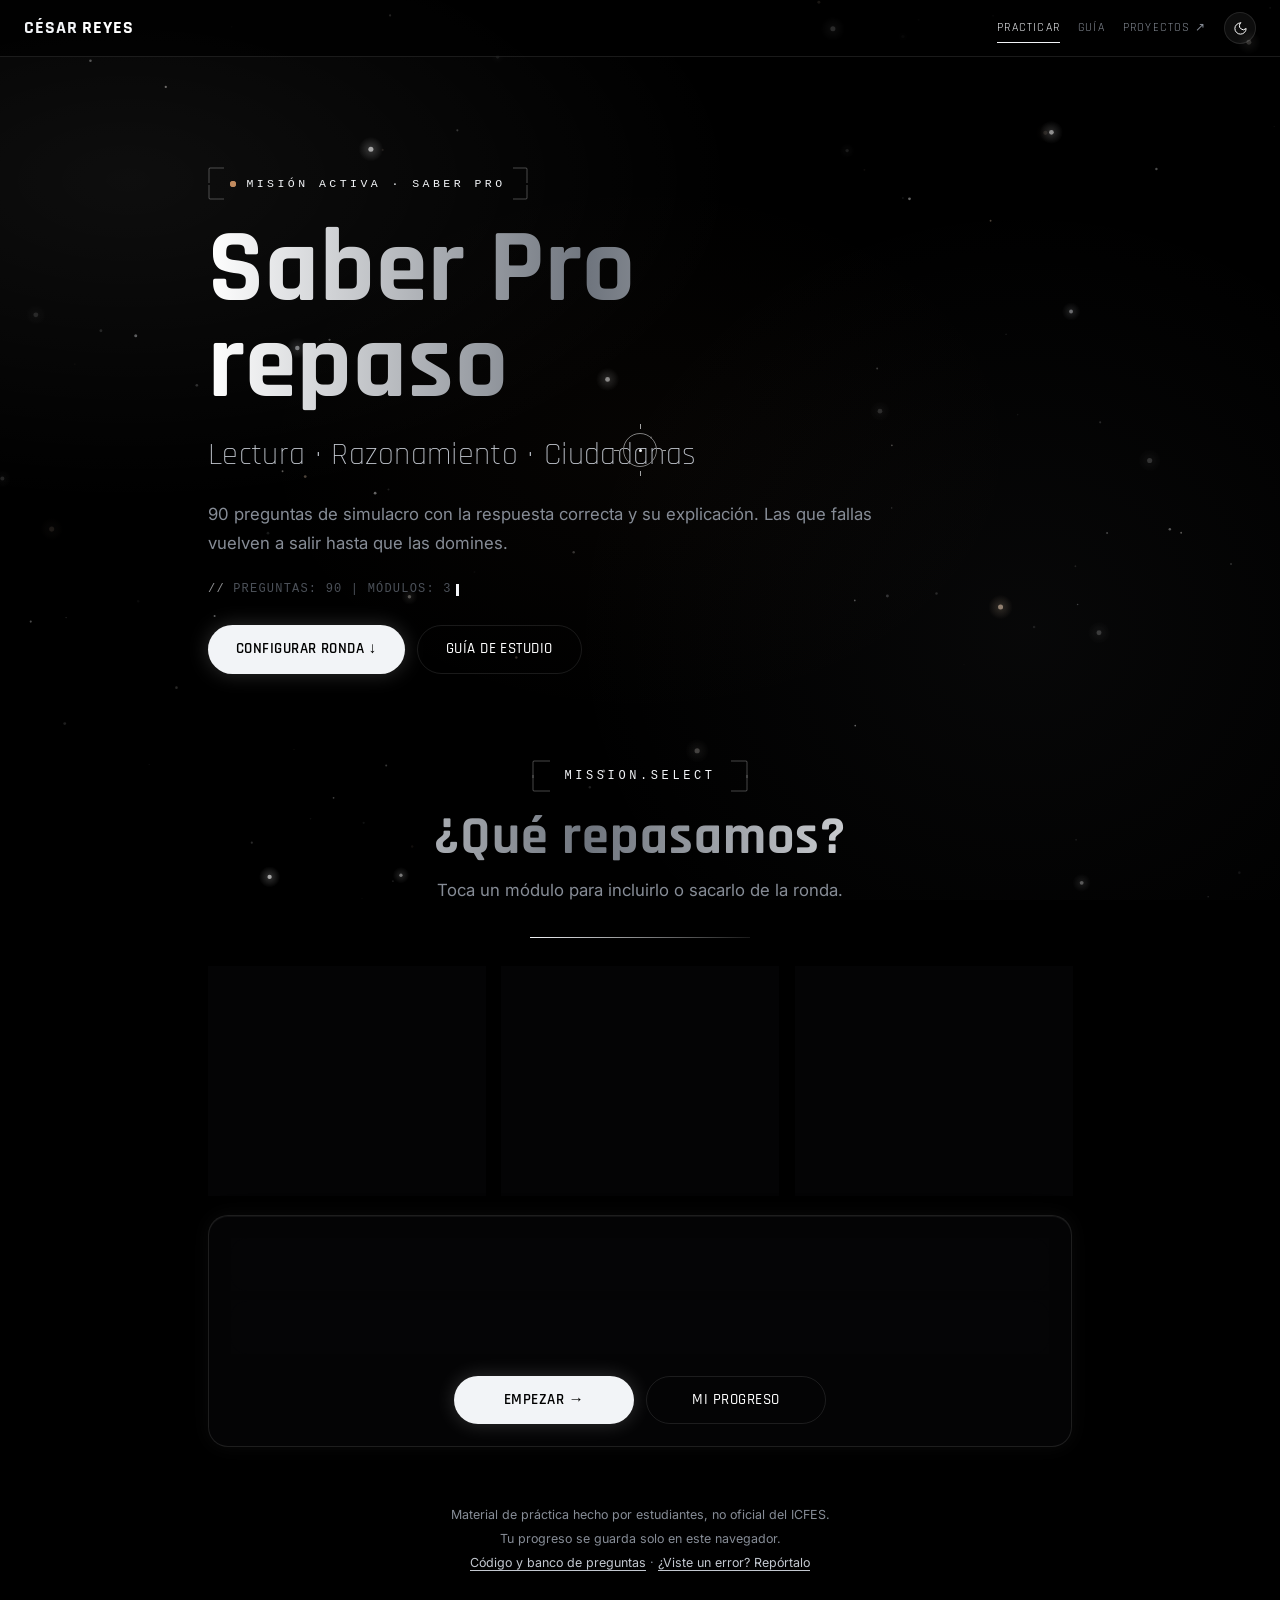
==== commit 4a66532c: "Estética y animaciones del portafolio - src/portafolio.css: hoja de estilos publicada de caesar-dat-" ====
--- a/docs/index.html
+++ b/docs/index.html
@@ -9,280 +9,303 @@
 <title>Saber Pro · Repaso</title>
 <link rel="preconnect" href="https://fonts.googleapis.com">
 <link rel="preconnect" href="https://fonts.gstatic.com" crossorigin>
-<link href="https://fonts.googleapis.com/css2?family=Inter:wght@300;400;500;600;700&family=Rajdhani:wght@500;600;700&display=swap" rel="stylesheet">
 <style>
-:root{
-  --space-900:#000; --space-800:#050506; --space-700:#0b0b0d; --space-600:#141416; --space-500:#232326;
-  --orbital:#f2f4f7; --orbital-hover:#fff; --sls:#c08a5e;
-  --glass-bg:#060608b8; --glass-border:#ffffff1a; --glass-glow:#ffffff0a;
-  --txt:#fff; --txt-2:#c2c7cf; --txt-3:#868c96; --txt-4:#4b5058;
-  --glow-1:#ffffff0d; --glow-2:#ffffff1a; --glow-3:#ffffff2e; --accent-line:#ffffff4d; --accent-fill:#ffffff14;
-  --btn-fg:#000; --ok:#7ed69a; --ok-bg:#7ed69a14; --bad:#e0796b; --bad-bg:#e0796b14;
-  --star:#ffffff; --shadow:0 0 20px var(--glass-glow),0 4px 24px #0000004d,inset 0 1px #ffffff0d;
-  --f-head:"Rajdhani",-apple-system,BlinkMacSystemFont,"SF Pro Display",sans-serif;
-  --f-body:"Inter",-apple-system,BlinkMacSystemFont,"Segoe UI",sans-serif;
-  --f-mono:"SF Mono","Cascadia Code","Fira Code",Menlo,monospace;
-  --spring:cubic-bezier(.175,.885,.32,1.275);
-  color-scheme:dark;
-}
-body.lunar{
-  --space-900:#f2f2f0; --space-800:#fff; --space-700:#ebebe8; --space-600:#dcdcd8; --space-500:#bdbdb8;
-  --orbital:#0a0a0a; --orbital-hover:#000; --sls:#8a5a33;
-  --glass-bg:#fff; --glass-border:#00000024; --glass-glow:transparent;
-  --txt:#000; --txt-2:#3a3a3d; --txt-3:#75757a; --txt-4:#a5a5aa;
-  --glow-1:#0000000a; --glow-2:#00000014; --glow-3:#00000024; --accent-line:#00000040; --accent-fill:#0000000d;
-  --btn-fg:#fff; --ok:#1f7a3d; --ok-bg:#1f7a3d12; --bad:#b23b2e; --bad-bg:#b23b2e10;
-  --star:#00000000; --shadow:0 1px 2px #00000012,0 10px 28px -14px #00000073;
-  color-scheme:light;
-}
-*{box-sizing:border-box;-webkit-tap-highlight-color:transparent}
-html{scroll-behavior:smooth}
-body{margin:0;font-family:var(--f-body);color:var(--txt);background:var(--space-900);
-  -webkit-font-smoothing:antialiased;min-height:100dvh;overflow-x:hidden;transition:background-color .5s,color .5s}
-body::before{content:"";position:fixed;inset:0;pointer-events:none;z-index:0;opacity:.55;
-  background-image:
-    radial-gradient(1px 1px at 12% 18%,var(--star),transparent 60%),
-    radial-gradient(1px 1px at 78% 12%,var(--star),transparent 60%),
-    radial-gradient(1.5px 1.5px at 64% 44%,var(--star),transparent 60%),
-    radial-gradient(1px 1px at 30% 72%,var(--star),transparent 60%),
-    radial-gradient(1px 1px at 88% 66%,var(--star),transparent 60%),
-    radial-gradient(1.5px 1.5px at 46% 88%,#c08a5e99,transparent 60%),
-    radial-gradient(1px 1px at 6% 52%,var(--star),transparent 60%),
-    radial-gradient(1px 1px at 94% 92%,var(--star),transparent 60%),
-    radial-gradient(1px 1px at 52% 6%,#c08a5e88,transparent 60%),
-    radial-gradient(900px 600px at 20% 30%,var(--glow-1),transparent 70%)}
-body.lunar::before{opacity:1;background-image:
-    linear-gradient(var(--glow-1) 1px,transparent 1px),linear-gradient(90deg,var(--glow-1) 1px,transparent 1px);
-  background-size:56px 56px}
-a{color:inherit}
-button{font:inherit;color:inherit;cursor:pointer;border:0;background:none}
-.mono{font-family:var(--f-mono)}
-
-/* barra superior */
-.top{position:sticky;top:0;z-index:20;display:flex;align-items:center;gap:16px;
-  padding:calc(10px + env(safe-area-inset-top)) 16px 10px;background:color-mix(in srgb,var(--space-900) 88%,transparent);
-  backdrop-filter:blur(12px);-webkit-backdrop-filter:blur(12px);border-bottom:1px solid var(--glass-border)}
-.brand{font-family:var(--f-head);font-weight:700;letter-spacing:.06em;text-transform:uppercase;text-decoration:none;font-size:1.05rem;white-space:nowrap}
-.tabs{display:flex;gap:4px;margin-left:auto}
-.tab{font-family:var(--f-head);font-size:.82rem;letter-spacing:.12em;text-transform:uppercase;color:var(--txt-3);
-  padding:8px 10px;border-bottom:2px solid transparent;transition:color .2s}
-.tab:hover{color:var(--txt)}
-.tab.on{color:var(--txt);border-bottom-color:var(--orbital)}
-.tema{width:34px;height:34px;border-radius:50%;border:1px solid var(--glass-border);display:grid;place-items:center;flex:0 0 auto}
-.tema:hover{border-color:var(--orbital)}
-.tema svg{width:16px;height:16px;stroke:currentColor;fill:none;stroke-width:1.8}
-
-.wrap{position:relative;z-index:1;max-width:860px;margin:0 auto;padding:22px 16px calc(24px + env(safe-area-inset-bottom))}
-
-/* tipografía tipo portafolio */
-.badge{display:inline-flex;align-items:center;gap:8px;font-family:var(--f-mono);font-size:.72rem;letter-spacing:.14em;
-  text-transform:uppercase;color:var(--txt-2);padding:6px 12px;position:relative}
-.badge::before,.badge::after{content:"";position:absolute;top:0;bottom:0;width:8px;border:1px solid var(--accent-line)}
-.badge::before{left:0;border-right:0}.badge::after{right:0;border-left:0}
-.badge i{width:6px;height:6px;border-radius:50%;background:var(--sls);box-shadow:0 0 8px var(--sls)}
-.hero h1{font-family:var(--f-head);font-weight:700;letter-spacing:.01em;line-height:.95;margin:14px 0 8px;
-  font-size:clamp(2.6rem,9vw,4.4rem);background:linear-gradient(180deg,var(--txt),var(--txt-3));
-  -webkit-background-clip:text;background-clip:text;color:transparent}
-.hero .sub{font-family:var(--f-head);font-size:clamp(1.15rem,3.6vw,1.5rem);color:var(--txt-2);margin:0 0 12px;font-weight:500}
-.hero p{color:var(--txt-3);line-height:1.7;margin:0;font-size:.98rem}
-.telemetria{font-family:var(--f-mono);font-size:.75rem;color:var(--txt-4);margin:14px 0 0;letter-spacing:.04em;overflow-wrap:anywhere}
-.telemetria b{color:var(--txt-3);font-weight:500}
-.signal{height:1px;margin:26px 0;background:linear-gradient(90deg,transparent,var(--orbital),transparent);opacity:.6}
-.h2{font-family:var(--f-head);font-weight:700;font-size:1.6rem;margin:0 0 4px;letter-spacing:.01em}
-.lbl{font-family:var(--f-mono);font-size:.7rem;letter-spacing:.14em;text-transform:uppercase;color:var(--txt-3)}
-
-/* tarjetas de vidrio */
-.glass{background:var(--glass-bg);border:1px solid var(--glass-border);border-radius:20px;box-shadow:var(--shadow);
-  -webkit-backdrop-filter:blur(30px) saturate(180%);backdrop-filter:blur(30px) saturate(180%);position:relative}
-.panel{padding:20px}
-@media(min-width:640px){.panel{padding:26px}}
-
-/* menú */
-.chips{display:flex;flex-direction:column;gap:8px;margin:14px 0 18px}
-.chk{display:flex;align-items:center;gap:12px;border:1px solid var(--glass-border);border-radius:14px;
-  padding:12px 14px;font-size:.95rem;cursor:pointer;transition:border-color .25s,background .25s}
-.chk:hover{border-color:var(--accent-line)}
-.chk:has(input:checked){border-color:var(--accent-line);background:var(--accent-fill)}
-.chk input{appearance:none;-webkit-appearance:none;width:18px;height:18px;border:1.5px solid var(--txt-3);border-radius:5px;
-  margin:0;flex:0 0 auto;display:grid;place-items:center;cursor:pointer}
-.chk input:checked{background:var(--orbital);border-color:var(--orbital)}
-.chk input:checked::after{content:"";width:9px;height:5px;border:2px solid var(--btn-fg);border-top:0;border-right:0;transform:rotate(-45deg) translate(1px,-1px)}
-.chk .n{margin-left:auto;font-family:var(--f-mono);color:var(--txt-3);font-size:.78rem;white-space:nowrap}
-.botones{display:grid;gap:10px;grid-template-columns:1fr}
-@media(min-width:560px){.botones{grid-template-columns:1fr 1fr}}
-.btn{font-family:var(--f-head);font-weight:600;letter-spacing:.06em;text-transform:uppercase;font-size:.98rem;
-  border-radius:999px;padding:14px 22px;display:inline-flex;justify-content:center;align-items:center;gap:8px;width:100%;
-  transition:transform .3s var(--spring),box-shadow .3s,background .3s,border-color .3s,color .3s}
-.btn.pri{background:var(--orbital);color:var(--btn-fg);box-shadow:0 0 20px var(--glow-3)}
-.btn.pri:hover{background:var(--orbital-hover);box-shadow:0 0 30px var(--accent-line);transform:scale(1.02)}
-.btn.sec{border:1px solid var(--glass-border);color:var(--txt)}
-.btn.sec:hover{border-color:var(--orbital);box-shadow:0 0 20px var(--glow-2)}
+/* Estilos de caesar-dat-com.github.io (assets/index-DA4bL8Dd.css, publicado el 1-ago-2026). Se copian tal cual para que el repaso se vea igual que el portafolio. */
+@import"https://fonts.googleapis.com/css2?family=Inter:wght@300;400;500;600;700&family=Rajdhani:wght@400;500;600;700&display=swap";/*! tailwindcss v4.2.2 | MIT License | https://tailwindcss.com */@layer properties{@supports (((-webkit-hyphens:none)) and (not (margin-trim:inline))) or ((-moz-orient:inline) and (not (color:rgb(from red r g b)))){*,:before,:after,::backdrop{--tw-translate-x:0;--tw-translate-y:0;--tw-translate-z:0;--tw-rotate-x:initial;--tw-rotate-y:initial;--tw-rotate-z:initial;--tw-skew-x:initial;--tw-skew-y:initial;--tw-space-y-reverse:0;--tw-border-style:solid;--tw-font-weight:initial;--tw-tracking:initial;--tw-shadow:0 0 #0000;--tw-shadow-color:initial;--tw-shadow-alpha:100%;--tw-inset-shadow:0 0 #0000;--tw-inset-shadow-color:initial;--tw-inset-shadow-alpha:100%;--tw-ring-color:initial;--tw-ring-shadow:0 0 #0000;--tw-inset-ring-color:initial;--tw-inset-ring-shadow:0 0 #0000;--tw-ring-inset:initial;--tw-ring-offset-width:0px;--tw-ring-offset-color:#fff;--tw-ring-offset-shadow:0 0 #0000;--tw-outline-style:solid;--tw-blur:initial;--tw-brightness:initial;--tw-contrast:initial;--tw-grayscale:initial;--tw-hue-rotate:initial;--tw-invert:initial;--tw-opacity:initial;--tw-saturate:initial;--tw-sepia:initial;--tw-drop-shadow:initial;--tw-drop-shadow-color:initial;--tw-drop-shadow-alpha:100%;--tw-drop-shadow-size:initial;--tw-backdrop-blur:initial;--tw-backdrop-brightness:initial;--tw-backdrop-contrast:initial;--tw-backdrop-grayscale:initial;--tw-backdrop-hue-rotate:initial;--tw-backdrop-invert:initial;--tw-backdrop-opacity:initial;--tw-backdrop-saturate:initial;--tw-backdrop-sepia:initial;--tw-duration:initial;--tw-ease:initial;--trace-angle:0deg}}}@layer theme{:root,:host{--font-sans:ui-sans-serif, system-ui, sans-serif, "Apple Color Emoji", "Segoe UI Emoji", "Segoe UI Symbol", "Noto Color Emoji";--font-mono:"SF Mono", "Cascadia Code", "Fira Code", "Menlo", monospace;--color-black:#000;--color-white:#fff;--spacing:.25rem;--container-2xl:42rem;--container-4xl:56rem;--container-5xl:64rem;--container-6xl:72rem;--container-7xl:80rem;--text-xs:.75rem;--text-xs--line-height:calc(1 / .75);--text-sm:.875rem;--text-sm--line-height:calc(1.25 / .875);--text-lg:1.125rem;--text-lg--line-height:calc(1.75 / 1.125);--text-xl:1.25rem;--text-xl--line-height:calc(1.75 / 1.25);--text-3xl:1.875rem;--text-3xl--line-height: 1.2 ;--text-4xl:2.25rem;--text-4xl--line-height:calc(2.5 / 2.25);--text-5xl:3rem;--text-5xl--line-height:1;--font-weight-medium:500;--font-weight-semibold:600;--font-weight-bold:700;--tracking-wide:.025em;--tracking-wider:.05em;--tracking-widest:.1em;--radius-xl:.75rem;--radius-2xl:1rem;--ease-in:cubic-bezier(.4, 0, 1, 1);--ease-out:cubic-bezier(0, 0, .2, 1);--ease-in-out:cubic-bezier(.4, 0, .2, 1);--animate-pulse:pulse 2s cubic-bezier(.4, 0, .6, 1) infinite;--blur-sm:8px;--default-transition-duration:.15s;--default-transition-timing-function:cubic-bezier(.4, 0, .2, 1);--default-font-family:var(--font-sans);--default-mono-font-family:var(--font-mono);--color-space-900:#000;--color-space-800:#050506;--color-space-600:#141416;--color-space-500:#232326;--color-orbital:#f2f4f7;--color-orbital-hover:#fff;--color-sls:#c08a5e;--color-lunar:#fff;--color-glass-bg:#060608b8;--color-glass-border:#ffffff1a;--color-glass-glow:#ffffff0a;--color-text-primary:#fff;--color-text-secondary:#c2c7cf;--color-text-tertiary:#868c96;--color-text-muted:#4b5058;--font-heading:"Rajdhani", -apple-system, BlinkMacSystemFont, "SF Pro Display", sans-serif;--font-body:"Inter", -apple-system, BlinkMacSystemFont, "SF Pro Text", "Segoe UI", sans-serif;--ease-spring:cubic-bezier(.175, .885, .32, 1.275);--ease-apple:cubic-bezier(.25, .46, .45, .94);--ease-out-expo:cubic-bezier(.16, 1, .3, 1)}}@layer base{*,:after,:before,::backdrop{box-sizing:border-box;border:0 solid;margin:0;padding:0}::file-selector-button{box-sizing:border-box;border:0 solid;margin:0;padding:0}html,:host{-webkit-text-size-adjust:100%;-moz-tab-size:4;tab-size:4;line-height:1.5;font-family:var(--default-font-family,ui-sans-serif, system-ui, sans-serif, "Apple Color Emoji", "Segoe UI Emoji", "Segoe UI Symbol", "Noto Color Emoji");font-feature-settings:var(--default-font-feature-settings,normal);font-variation-settings:var(--default-font-variation-settings,normal);-webkit-tap-highlight-color:transparent}hr{height:0;color:inherit;border-top-width:1px}abbr:where([title]){-webkit-text-decoration:underline dotted;text-decoration:underline dotted}h1,h2,h3,h4,h5,h6{font-size:inherit;font-weight:inherit}a{color:inherit;-webkit-text-decoration:inherit;text-decoration:inherit}b,strong{font-weight:bolder}code,kbd,samp,pre{font-family:var(--default-mono-font-family,ui-monospace, SFMono-Regular, Menlo, Monaco, Consolas, "Liberation Mono", "Courier New", monospace);font-feature-settings:var(--default-mono-font-feature-settings,normal);font-variation-settings:var(--default-mono-font-variation-settings,normal);font-size:1em}small{font-size:80%}sub,sup{vertical-align:baseline;font-size:75%;line-height:0;position:relative}sub{bottom:-.25em}sup{top:-.5em}table{text-indent:0;border-color:inherit;border-collapse:collapse}:-moz-focusring{outline:auto}progress{vertical-align:baseline}summary{display:list-item}ol,ul,menu{list-style:none}img,svg,video,canvas,audio,iframe,embed,object{vertical-align:middle;display:block}img,video{max-width:100%;height:auto}button,input,select,optgroup,textarea{font:inherit;font-feature-settings:inherit;font-variation-settings:inherit;letter-spacing:inherit;color:inherit;opacity:1;background-color:#0000;border-radius:0}::file-selector-button{font:inherit;font-feature-settings:inherit;font-variation-settings:inherit;letter-spacing:inherit;color:inherit;opacity:1;background-color:#0000;border-radius:0}:where(select:is([multiple],[size])) optgroup{font-weight:bolder}:where(select:is([multiple],[size])) optgroup option{padding-inline-start:20px}::file-selector-button{margin-inline-end:4px}::placeholder{opacity:1}@supports (not ((-webkit-appearance:-apple-pay-button))) or (contain-intrinsic-size:1px){::placeholder{color:currentColor}@supports (color:color-mix(in lab,red,red)){::placeholder{color:color-mix(in oklab,currentcolor 50%,transparent)}}}textarea{resize:vertical}::-webkit-search-decoration{-webkit-appearance:none}::-webkit-date-and-time-value{min-height:1lh;text-align:inherit}::-webkit-datetime-edit{display:inline-flex}::-webkit-datetime-edit-fields-wrapper{padding:0}::-webkit-datetime-edit{padding-block:0}::-webkit-datetime-edit-year-field{padding-block:0}::-webkit-datetime-edit-month-field{padding-block:0}::-webkit-datetime-edit-day-field{padding-block:0}::-webkit-datetime-edit-hour-field{padding-block:0}::-webkit-datetime-edit-minute-field{padding-block:0}::-webkit-datetime-edit-second-field{padding-block:0}::-webkit-datetime-edit-millisecond-field{padding-block:0}::-webkit-datetime-edit-meridiem-field{padding-block:0}::-webkit-calendar-picker-indicator{line-height:1}:-moz-ui-invalid{box-shadow:none}button,input:where([type=button],[type=reset],[type=submit]){-webkit-appearance:button;-moz-appearance:button;appearance:button}::file-selector-button{-webkit-appearance:button;-moz-appearance:button;appearance:button}::-webkit-inner-spin-button{height:auto}::-webkit-outer-spin-button{height:auto}[hidden]:where(:not([hidden=until-found])){display:none!important}}@layer components;@layer utilities{.pointer-events-none{pointer-events:none}.visible{visibility:visible}.visible\!{visibility:visible!important}.absolute{position:absolute}.fixed{position:fixed}.relative{position:relative}.static{position:static}.static\!{position:static!important}.inset-0{inset:calc(var(--spacing) * 0)}.start{inset-inline-start:var(--spacing)}.end{inset-inline-end:var(--spacing)}.top-0{top:calc(var(--spacing) * 0)}.top-1\/2{top:50%}.right-0{right:calc(var(--spacing) * 0)}.right-6{right:calc(var(--spacing) * 6)}.-bottom-1\.5{bottom:calc(var(--spacing) * -1.5)}.bottom-0{bottom:calc(var(--spacing) * 0)}.bottom-6{bottom:calc(var(--spacing) * 6)}.bottom-8{bottom:calc(var(--spacing) * 8)}.left-0{left:calc(var(--spacing) * 0)}.left-1\/2{left:50%}.z-0{z-index:0}.z-10{z-index:10}.z-50{z-index:50}.z-\[1\]{z-index:1}.z-\[1001\]{z-index:1001}.mx-auto{margin-inline:auto}.mt-1{margin-top:calc(var(--spacing) * 1)}.mt-2{margin-top:calc(var(--spacing) * 2)}.mt-3{margin-top:calc(var(--spacing) * 3)}.mt-4{margin-top:calc(var(--spacing) * 4)}.mt-6{margin-top:calc(var(--spacing) * 6)}.mt-8{margin-top:calc(var(--spacing) * 8)}.mb-1{margin-bottom:calc(var(--spacing) * 1)}.mb-2{margin-bottom:calc(var(--spacing) * 2)}.mb-3{margin-bottom:calc(var(--spacing) * 3)}.mb-4{margin-bottom:calc(var(--spacing) * 4)}.mb-5{margin-bottom:calc(var(--spacing) * 5)}.mb-6{margin-bottom:calc(var(--spacing) * 6)}.mb-8{margin-bottom:calc(var(--spacing) * 8)}.mb-12{margin-bottom:calc(var(--spacing) * 12)}.mb-16{margin-bottom:calc(var(--spacing) * 16)}.block{display:block}.contents{display:contents}.flex{display:flex}.grid{display:grid}.hidden{display:none}.hidden\!{display:none!important}.inline{display:inline}.inline-block{display:inline-block}.inline-flex{display:inline-flex}.h-1\.5{height:calc(var(--spacing) * 1.5)}.h-2{height:calc(var(--spacing) * 2)}.h-8{height:calc(var(--spacing) * 8)}.h-9{height:calc(var(--spacing) * 9)}.h-48{height:calc(var(--spacing) * 48)}.h-\[2px\]{height:2px}.h-\[300px\]{height:300px}.h-\[400px\]{height:400px}.h-full{height:100%}.min-h-screen{min-height:100vh}.w-1{width:calc(var(--spacing) * 1)}.w-1\.5{width:calc(var(--spacing) * 1.5)}.w-4{width:calc(var(--spacing) * 4)}.w-5{width:calc(var(--spacing) * 5)}.w-8{width:calc(var(--spacing) * 8)}.w-9{width:calc(var(--spacing) * 9)}.w-\[300px\]{width:300px}.w-\[400px\]{width:400px}.w-full{width:100%}.max-w-2xl{max-width:var(--container-2xl)}.max-w-4xl{max-width:var(--container-4xl)}.max-w-5xl{max-width:var(--container-5xl)}.max-w-6xl{max-width:var(--container-6xl)}.max-w-7xl{max-width:var(--container-7xl)}.max-w-\[220px\]{max-width:220px}.flex-1{flex:1}.shrink{flex-shrink:1}.-translate-x-1\/2{--tw-translate-x: -50% ;translate:var(--tw-translate-x) var(--tw-translate-y)}.-translate-y-1\/2{--tw-translate-y: -50% ;translate:var(--tw-translate-x) var(--tw-translate-y)}.transform{transform:var(--tw-rotate-x,) var(--tw-rotate-y,) var(--tw-rotate-z,) var(--tw-skew-x,) var(--tw-skew-y,)}.animate-pulse{animation:var(--animate-pulse)}.cursor-default{cursor:default}.resize{resize:both}.grid-cols-1{grid-template-columns:repeat(1,minmax(0,1fr))}.grid-cols-3{grid-template-columns:repeat(3,minmax(0,1fr))}.flex-col{flex-direction:column}.flex-wrap{flex-wrap:wrap}.items-baseline{align-items:baseline}.items-center{align-items:center}.items-start{align-items:flex-start}.justify-between{justify-content:space-between}.justify-center{justify-content:center}.gap-0\.5{gap:calc(var(--spacing) * .5)}.gap-2{gap:calc(var(--spacing) * 2)}.gap-3{gap:calc(var(--spacing) * 3)}.gap-4{gap:calc(var(--spacing) * 4)}.gap-5{gap:calc(var(--spacing) * 5)}.gap-6{gap:calc(var(--spacing) * 6)}:where(.space-y-2>:not(:last-child)){--tw-space-y-reverse:0;margin-block-start:calc(calc(var(--spacing) * 2) * var(--tw-space-y-reverse));margin-block-end:calc(calc(var(--spacing) * 2) * calc(1 - var(--tw-space-y-reverse)))}:where(.space-y-3>:not(:last-child)){--tw-space-y-reverse:0;margin-block-start:calc(calc(var(--spacing) * 3) * var(--tw-space-y-reverse));margin-block-end:calc(calc(var(--spacing) * 3) * calc(1 - var(--tw-space-y-reverse)))}:where(.space-y-4>:not(:last-child)){--tw-space-y-reverse:0;margin-block-start:calc(calc(var(--spacing) * 4) * var(--tw-space-y-reverse));margin-block-end:calc(calc(var(--spacing) * 4) * calc(1 - var(--tw-space-y-reverse)))}:where(.space-y-6>:not(:last-child)){--tw-space-y-reverse:0;margin-block-start:calc(calc(var(--spacing) * 6) * var(--tw-space-y-reverse));margin-block-end:calc(calc(var(--spacing) * 6) * calc(1 - var(--tw-space-y-reverse)))}.overflow-hidden{overflow:hidden}.rounded-2xl{border-radius:var(--radius-2xl)}.rounded-\[20px\]{border-radius:20px}.rounded-\[inherit\]{border-radius:inherit}.rounded-full{border-radius:3.40282e38px}.rounded-xl{border-radius:var(--radius-xl)}.border{border-style:var(--tw-border-style);border-width:1px}.border-t{border-top-style:var(--tw-border-style);border-top-width:1px}.border-black\/15{border-color:#00000026}@supports (color:color-mix(in lab,red,red)){.border-black\/15{border-color:color-mix(in oklab,var(--color-black) 15%,transparent)}}.border-glass-border{border-color:var(--color-glass-border)}.border-sls\/30{border-color:#c08a5e4d}@supports (color:color-mix(in lab,red,red)){.border-sls\/30{border-color:color-mix(in oklab,var(--color-sls) 30%,transparent)}}.border-white\/10{border-color:#ffffff1a}@supports (color:color-mix(in lab,red,red)){.border-white\/10{border-color:color-mix(in oklab,var(--color-white) 10%,transparent)}}.bg-black\/\[0\.04\]{background-color:#0000000a}@supports (color:color-mix(in lab,red,red)){.bg-black\/\[0\.04\]{background-color:color-mix(in oklab,var(--color-black) 4%,transparent)}}.bg-orbital{background-color:var(--color-orbital)}.bg-orbital\/10{background-color:#f2f4f71a}@supports (color:color-mix(in lab,red,red)){.bg-orbital\/10{background-color:color-mix(in oklab,var(--color-orbital) 10%,transparent)}}.bg-sls\/5{background-color:#c08a5e0d}@supports (color:color-mix(in lab,red,red)){.bg-sls\/5{background-color:color-mix(in oklab,var(--color-sls) 5%,transparent)}}.bg-space-600{background-color:var(--color-space-600)}.bg-space-800\/30{background-color:#0505064d}@supports (color:color-mix(in lab,red,red)){.bg-space-800\/30{background-color:color-mix(in oklab,var(--color-space-800) 30%,transparent)}}.bg-space-800\/50{background-color:#05050680}@supports (color:color-mix(in lab,red,red)){.bg-space-800\/50{background-color:color-mix(in oklab,var(--color-space-800) 50%,transparent)}}.bg-white\/5{background-color:#ffffff0d}@supports (color:color-mix(in lab,red,red)){.bg-white\/5{background-color:color-mix(in oklab,var(--color-white) 5%,transparent)}}.mask-repeat{-webkit-mask-repeat:repeat;mask-repeat:repeat}.object-cover{object-fit:cover}.p-5{padding:calc(var(--spacing) * 5)}.p-6{padding:calc(var(--spacing) * 6)}.px-2{padding-inline:calc(var(--spacing) * 2)}.px-3{padding-inline:calc(var(--spacing) * 3)}.px-4{padding-inline:calc(var(--spacing) * 4)}.py-0\.5{padding-block:calc(var(--spacing) * .5)}.py-1{padding-block:calc(var(--spacing) * 1)}.py-1\.5{padding-block:calc(var(--spacing) * 1.5)}.py-2{padding-block:calc(var(--spacing) * 2)}.py-3{padding-block:calc(var(--spacing) * 3)}.py-8{padding-block:calc(var(--spacing) * 8)}.py-24{padding-block:calc(var(--spacing) * 24)}.pt-1{padding-top:calc(var(--spacing) * 1)}.pb-8{padding-bottom:calc(var(--spacing) * 8)}.pl-10{padding-left:calc(var(--spacing) * 10)}.text-center{text-align:center}.text-left{text-align:left}.font-heading{font-family:var(--font-heading)}.font-mono{font-family:var(--font-mono)}.text-3xl{font-size:var(--text-3xl);line-height:var(--tw-leading,var(--text-3xl--line-height))}.text-4xl{font-size:var(--text-4xl);line-height:var(--tw-leading,var(--text-4xl--line-height))}.text-lg{font-size:var(--text-lg);line-height:var(--tw-leading,var(--text-lg--line-height))}.text-sm{font-size:var(--text-sm);line-height:var(--tw-leading,var(--text-sm--line-height))}.text-xl{font-size:var(--text-xl);line-height:var(--tw-leading,var(--text-xl--line-height))}.text-xs{font-size:var(--text-xs);line-height:var(--tw-leading,var(--text-xs--line-height))}.font-bold{--tw-font-weight:var(--font-weight-bold);font-weight:var(--font-weight-bold)}.font-medium{--tw-font-weight:var(--font-weight-medium);font-weight:var(--font-weight-medium)}.font-semibold{--tw-font-weight:var(--font-weight-semibold);font-weight:var(--font-weight-semibold)}.tracking-\[0\.2em\]{--tw-tracking:.2em;letter-spacing:.2em}.tracking-\[0\.3em\]{--tw-tracking:.3em;letter-spacing:.3em}.tracking-wide{--tw-tracking:var(--tracking-wide);letter-spacing:var(--tracking-wide)}.tracking-wider{--tw-tracking:var(--tracking-wider);letter-spacing:var(--tracking-wider)}.tracking-widest{--tw-tracking:var(--tracking-widest);letter-spacing:var(--tracking-widest)}.text-lunar{color:var(--color-lunar)}.text-orbital{color:var(--color-orbital)}.text-orbital\/60{color:#f2f4f799}@supports (color:color-mix(in lab,red,red)){.text-orbital\/60{color:color-mix(in oklab,var(--color-orbital) 60%,transparent)}}.text-sls{color:var(--color-sls)}.text-text-muted{color:var(--color-text-muted)}.text-text-primary{color:var(--color-text-primary)}.text-text-secondary{color:var(--color-text-secondary)}.text-text-tertiary{color:var(--color-text-tertiary)}.capitalize{text-transform:capitalize}.uppercase{text-transform:uppercase}.italic{font-style:italic}.opacity-0{opacity:0}.opacity-40{opacity:.4}.opacity-45{opacity:.45}.opacity-60{opacity:.6}.shadow{--tw-shadow:0 1px 3px 0 var(--tw-shadow-color,#0000001a), 0 1px 2px -1px var(--tw-shadow-color,#0000001a);box-shadow:var(--tw-inset-shadow),var(--tw-inset-ring-shadow),var(--tw-ring-offset-shadow),var(--tw-ring-shadow),var(--tw-shadow)}.outline{outline-style:var(--tw-outline-style);outline-width:1px}.blur{--tw-blur:blur(8px);filter:var(--tw-blur,) var(--tw-brightness,) var(--tw-contrast,) var(--tw-grayscale,) var(--tw-hue-rotate,) var(--tw-invert,) var(--tw-saturate,) var(--tw-sepia,) var(--tw-drop-shadow,)}.drop-shadow{--tw-drop-shadow-size:drop-shadow(0 1px 2px var(--tw-drop-shadow-color,#0000001a)) drop-shadow(0 1px 1px var(--tw-drop-shadow-color,#0000000f));--tw-drop-shadow:drop-shadow(0 1px 2px #0000001a) drop-shadow(0 1px 1px #0000000f);filter:var(--tw-blur,) var(--tw-brightness,) var(--tw-contrast,) var(--tw-grayscale,) var(--tw-hue-rotate,) var(--tw-invert,) var(--tw-saturate,) var(--tw-sepia,) var(--tw-drop-shadow,)}.filter{filter:var(--tw-blur,) var(--tw-brightness,) var(--tw-contrast,) var(--tw-grayscale,) var(--tw-hue-rotate,) var(--tw-invert,) var(--tw-saturate,) var(--tw-sepia,) var(--tw-drop-shadow,)}.filter\!{filter:var(--tw-blur,) var(--tw-brightness,) var(--tw-contrast,) var(--tw-grayscale,) var(--tw-hue-rotate,) var(--tw-invert,) var(--tw-saturate,) var(--tw-sepia,) var(--tw-drop-shadow,)!important}.backdrop-filter{-webkit-backdrop-filter:var(--tw-backdrop-blur,) var(--tw-backdrop-brightness,) var(--tw-backdrop-contrast,) var(--tw-backdrop-grayscale,) var(--tw-backdrop-hue-rotate,) var(--tw-backdrop-invert,) var(--tw-backdrop-opacity,) var(--tw-backdrop-saturate,) var(--tw-backdrop-sepia,);backdrop-filter:var(--tw-backdrop-blur,) var(--tw-backdrop-brightness,) var(--tw-backdrop-contrast,) var(--tw-backdrop-grayscale,) var(--tw-backdrop-hue-rotate,) var(--tw-backdrop-invert,) var(--tw-backdrop-opacity,) var(--tw-backdrop-saturate,) var(--tw-backdrop-sepia,)}.transition{transition-property:color,background-color,border-color,outline-color,text-decoration-color,fill,stroke,--tw-gradient-from,--tw-gradient-via,--tw-gradient-to,opacity,box-shadow,transform,translate,scale,rotate,filter,-webkit-backdrop-filter,backdrop-filter,display,content-visibility,overlay,pointer-events;transition-timing-function:var(--tw-ease,var(--default-transition-timing-function));transition-duration:var(--tw-duration,var(--default-transition-duration))}.transition-\[width\]{transition-property:width;transition-timing-function:var(--tw-ease,var(--default-transition-timing-function));transition-duration:var(--tw-duration,var(--default-transition-duration))}.transition-colors{transition-property:color,background-color,border-color,outline-color,text-decoration-color,fill,stroke,--tw-gradient-from,--tw-gradient-via,--tw-gradient-to;transition-timing-function:var(--tw-ease,var(--default-transition-timing-function));transition-duration:var(--tw-duration,var(--default-transition-duration))}.transition-opacity{transition-property:opacity;transition-timing-function:var(--tw-ease,var(--default-transition-timing-function));transition-duration:var(--tw-duration,var(--default-transition-duration))}.transition-transform{transition-property:transform,translate,scale,rotate;transition-timing-function:var(--tw-ease,var(--default-transition-timing-function));transition-duration:var(--tw-duration,var(--default-transition-duration))}.duration-150{--tw-duration:.15s;transition-duration:.15s}.duration-300{--tw-duration:.3s;transition-duration:.3s}.duration-500{--tw-duration:.5s;transition-duration:.5s}.ease-in{--tw-ease:var(--ease-in);transition-timing-function:var(--ease-in)}.ease-in-out{--tw-ease:var(--ease-in-out);transition-timing-function:var(--ease-in-out)}.ease-out{--tw-ease:var(--ease-out);transition-timing-function:var(--ease-out)}.will-change-transform{will-change:transform}@media(hover:hover){.group-hover\:translate-x-0\.5:is(:where(.group):hover *){--tw-translate-x:calc(var(--spacing) * .5);translate:var(--tw-translate-x) var(--tw-translate-y)}.group-hover\:text-orbital:is(:where(.group):hover *){color:var(--color-orbital)}.hover\:border-orbital\/40:hover{border-color:#f2f4f766}@supports (color:color-mix(in lab,red,red)){.hover\:border-orbital\/40:hover{border-color:color-mix(in oklab,var(--color-orbital) 40%,transparent)}}.hover\:border-sls:hover{border-color:var(--color-sls)}.hover\:bg-orbital\/10:hover{background-color:#f2f4f71a}@supports (color:color-mix(in lab,red,red)){.hover\:bg-orbital\/10:hover{background-color:color-mix(in oklab,var(--color-orbital) 10%,transparent)}}.hover\:text-lunar:hover{color:var(--color-lunar)}.hover\:text-orbital:hover{color:var(--color-orbital)}.hover\:text-orbital-hover:hover{color:var(--color-orbital-hover)}.hover\:text-sls:hover{color:var(--color-sls)}.hover\:opacity-80:hover{opacity:.8}}@media(min-width:40rem){.sm\:flex-row{flex-direction:row}.sm\:px-6{padding-inline:calc(var(--spacing) * 6)}}@media(min-width:48rem){.md\:col-span-2{grid-column:span 2/span 2}.md\:mx-0{margin-inline:calc(var(--spacing) * 0)}.md\:block{display:block}.md\:flex{display:flex}.md\:hidden{display:none}.md\:h-64{height:calc(var(--spacing) * 64)}.md\:h-\[450px\]{height:450px}.md\:w-\[450px\]{width:450px}.md\:grid-cols-2{grid-template-columns:repeat(2,minmax(0,1fr))}.md\:justify-start{justify-content:flex-start}.md\:py-32{padding-block:calc(var(--spacing) * 32)}.md\:text-left{text-align:left}.md\:text-5xl{font-size:var(--text-5xl);line-height:var(--tw-leading,var(--text-5xl--line-height))}.md\:opacity-80{opacity:.8}.md\:backdrop-blur-sm{--tw-backdrop-blur:blur(var(--blur-sm));-webkit-backdrop-filter:var(--tw-backdrop-blur,) var(--tw-backdrop-brightness,) var(--tw-backdrop-contrast,) var(--tw-backdrop-grayscale,) var(--tw-backdrop-hue-rotate,) var(--tw-backdrop-invert,) var(--tw-backdrop-opacity,) var(--tw-backdrop-saturate,) var(--tw-backdrop-sepia,);backdrop-filter:var(--tw-backdrop-blur,) var(--tw-backdrop-brightness,) var(--tw-backdrop-contrast,) var(--tw-backdrop-grayscale,) var(--tw-backdrop-hue-rotate,) var(--tw-backdrop-invert,) var(--tw-backdrop-opacity,) var(--tw-backdrop-saturate,) var(--tw-backdrop-sepia,)}}@media(min-width:64rem){.lg\:h-\[550px\]{height:550px}.lg\:w-\[550px\]{width:550px}}}:root{--glow-1:#ffffff0d;--glow-2:#ffffff1a;--glow-3:#ffffff2e;--accent-line:#ffffff4d;--accent-fill:#ffffff14;--btn-fg:#000;--fx-blur-30s:blur(30px) saturate(180%);--fx-blur-40s:blur(40px) saturate(180%);--fx-blur-10:blur(10px);--fx-blur-20:blur(20px);--fx-blur-30:blur(30px);--fx-blur-12:blur(12px)}@media(max-width:768px),(hover:none){:root{--fx-blur-30s: ;--fx-blur-40s: ;--fx-blur-10: ;--fx-blur-20: ;--fx-blur-30: ;--fx-blur-12: }}*,:before,:after{box-sizing:border-box}html{font-size:16px}body{font-family:var(--font-body);color:var(--color-text-primary);background-color:var(--color-space-900);-webkit-font-smoothing:antialiased;-moz-osx-font-smoothing:grayscale;margin:0;padding:0;overflow-x:hidden}body.lunar{color:#000;--color-space-900:#f2f2f0;--color-space-800:#fff;--color-space-700:#ebebe8;--color-space-600:#dcdcd8;--color-space-500:#bdbdb8;--color-glass-bg:#fff;--color-glass-border:#00000024;--color-glass-glow:transparent;--lift-1:0 1px 2px #0000000f, 0 1px 1px #0000000a;--lift-2:0 1px 2px #00000012, 0 10px 28px -14px #00000073;--lift-3:0 2px 4px #00000014, 0 22px 48px -20px #0000008c;--color-text-primary:#000;--color-text-secondary:#3a3a3d;--color-text-tertiary:#75757a;--color-text-muted:#a5a5aa;--color-lunar:#000;--color-lunar-bg:#fff;--color-lunar-card:#fff;--color-lunar-border:#0000001f;--color-lunar-text:#000;--color-lunar-text-secondary:#3a3a3d;--color-orbital:#0a0a0a;--color-orbital-hover:#000;--color-sls:#8a5a33;--glow-1:#0000000a;--glow-2:#00000014;--glow-3:#00000024;--accent-line:#00000040;--accent-fill:#0000000d;--btn-fg:#fff;background-color:#f2f2f0;transition:color .5s,background-color .5s}body.lunar .app-container:before{content:"";z-index:0;pointer-events:none;background:radial-gradient(120% 80% at 50% 0,#0000000d,#0000 55%),radial-gradient(100% 60% at 50% 100%,#00000012,#0000 60%);position:fixed;top:0;right:0;bottom:0;left:0}body.theme-transitioning,body.theme-transitioning .nav-helmet,body.theme-transitioning .glass-card,body.theme-transitioning .mission-patch,body.theme-transitioning .flight-plan,body.theme-transitioning .mission-badge,body.theme-transitioning .skill-orbit,body.theme-transitioning .btn-orbital,body.theme-transitioning .btn-ghost,body.theme-transitioning .signal-line,body.theme-transitioning .timeline-line,body.theme-transitioning .timeline-dot,body.theme-transitioning .mobile-menu,body.theme-transitioning footer,body.theme-transitioning .hud-bracket,body.theme-transitioning .section-counter{transition-property:color,background-color,border-color,box-shadow,opacity;transition-duration:.5s;transition-timing-function:ease}a{color:inherit;text-decoration:none}::-webkit-scrollbar{width:6px}::-webkit-scrollbar-track{background:var(--color-space-900)}::-webkit-scrollbar-thumb{background:var(--color-space-500);border-radius:99px}::-webkit-scrollbar-thumb:hover{background:var(--color-orbital)}body.lunar ::-webkit-scrollbar-track{background:#fff}body.lunar ::-webkit-scrollbar-thumb{background:#d0d0d4;border-radius:99px}body.lunar ::-webkit-scrollbar-thumb:hover{background:#000}.app-container{flex-direction:column;min-height:100vh;display:flex;position:relative}.nav-helmet{z-index:1000;-webkit-backdrop-filter:var(--fx-blur-30s);border-bottom:1px solid var(--color-glass-border);transition:all .4s var(--ease-apple);background:#000000b8;position:sticky;top:0}body.lunar .nav-helmet{background:#ffffffd1;border-bottom:1px solid #0000001f;box-shadow:0 1px #0000000a,0 14px 28px -24px #000000b3}.nav-orbital-track{background:linear-gradient(90deg,transparent,var(--color-orbital),transparent);height:2px;transition:width .5s var(--ease-apple),left .5s var(--ease-apple);position:absolute;bottom:0;left:0}.glass-card{background:var(--color-glass-bg);-webkit-backdrop-filter:var(--fx-blur-40s);border:1px solid var(--color-glass-border);box-shadow:0 0 20px var(--color-glass-glow),0 4px 24px #0000004d,inset 0 1px #ffffff0d;transition:all .4s var(--ease-spring);border-radius:20px;position:relative;overflow:hidden}.glass-card:before{content:"";background:linear-gradient(135deg,var(--glow-3),transparent 50%,#c08a5e33);pointer-events:none;opacity:0;border-radius:20px;padding:1px;transition:opacity .4s;position:absolute;top:0;right:0;bottom:0;left:0;-webkit-mask-image:linear-gradient(#fff 0 0),linear-gradient(#fff 0 0);mask-image:linear-gradient(#fff 0,#fff 0),linear-gradient(#fff 0,#fff 0);-webkit-mask-position:0 0,0 0;mask-position:0 0,0 0;-webkit-mask-size:auto,auto;mask-size:auto,auto;-webkit-mask-repeat:repeat,repeat;mask-repeat:repeat,repeat;-webkit-mask-clip:content-box,border-box;mask-clip:content-box,border-box;-webkit-mask-origin:content-box,border-box;mask-origin:content-box,border-box;-webkit-mask-composite:xor;mask-composite:exclude;-webkit-mask-source-type:auto,auto;mask-mode:match-source,match-source}.glass-card:hover:before{opacity:1}.glass-card:hover{box-shadow:0 0 30px var(--glow-2),0 8px 32px #0006,inset 0 1px #ffffff14;transform:translateY(-4px)}.glass-card:after{content:"";background:linear-gradient(135deg,var(--accent-line),transparent 30%,transparent 70%,#c08a5e4d);opacity:0;pointer-events:none;z-index:-1;border-radius:20px;transition:opacity .3s;position:absolute;top:-1px;right:-1px;bottom:-1px;left:-1px}.glass-card:hover:after{opacity:.5;animation:.3s steps(2,end) noise-glitch}body.lunar .glass-card{-webkit-backdrop-filter:none;backdrop-filter:none;box-shadow:var(--lift-2);background:#fff;border-color:#0000001a}body.lunar .glass-card:before{background:0 0;opacity:0!important}body.lunar .glass-card:after{opacity:0!important;background:0 0!important;animation:none!important}body.lunar .glass-card:hover{box-shadow:var(--lift-3);border-color:#0000003d;transform:translateY(-3px)}body.lunar .glass-card:hover:before{opacity:0!important}body.lunar .glass-card:hover:after{opacity:0!important;animation:none!important}.mission-patch{background:var(--color-glass-bg);-webkit-backdrop-filter:var(--fx-blur-40s);backdrop-filter:var(--fx-blur-40s);border:1px solid var(--color-glass-border);text-align:center;transition:all .4s var(--ease-spring);border-radius:24px;padding:2rem;position:relative}.mission-patch:after{content:"";background:linear-gradient(90deg,transparent,var(--color-orbital),transparent);border-radius:2px;height:2px;position:absolute;top:-1px;left:20%;right:20%}.mission-patch:hover{box-shadow:0 0 40px var(--glow-3);transform:translateY(-6px)scale(1.02)}body.lunar .mission-patch{box-shadow:var(--lift-2);background:#fff;border-color:#0000001a}body.lunar .mission-patch:after{opacity:.55;background:linear-gradient(90deg,#0000,#000,#0000)}body.lunar .mission-patch:hover{box-shadow:var(--lift-3);border-color:#0000003d;transform:translateY(-5px)scale(1.01)}body.lunar .mission-patch.breathing-glow{box-shadow:var(--lift-2);animation:none}h1,.heading-xl{font-family:var(--font-heading);letter-spacing:.02em;font-size:clamp(2.5rem,6vw,5rem);font-weight:700;line-height:1.05}h2,.heading-lg{font-family:var(--font-heading);letter-spacing:.02em;font-size:clamp(1.8rem,4vw,3rem);font-weight:600;line-height:1.15}h3,.heading-md{font-family:var(--font-heading);letter-spacing:.01em;font-size:1.5rem;font-weight:600;line-height:1.3}h4,.heading-sm{font-family:var(--font-heading);letter-spacing:.01em;font-size:1.2rem;font-weight:500;line-height:1.4}p,.body-text{font-family:var(--font-body);font-size:1.05rem;font-weight:400;line-height:1.7}.mono,.font-mono{font-family:var(--font-mono)}@keyframes shimmer{0%{background-position:-200%}to{background-position:200%}}.text-shimmer{-webkit-text-fill-color:transparent;background:linear-gradient(90deg,#fff,#6f757e 22%,#fff 46%,#9aa1aa 72%,#fff) 0 0/200%;-webkit-background-clip:text;background-clip:text;animation:4s linear infinite shimmer}body.lunar .text-shimmer{-webkit-text-fill-color:transparent;background:linear-gradient(90deg,#000,#6b6b70,#000,#6b6b70,#000) 0 0/200%;-webkit-background-clip:text;background-clip:text}.btn-orbital{background:var(--color-orbital);color:var(--btn-fg);font-family:var(--font-heading);letter-spacing:.03em;text-transform:uppercase;cursor:pointer;transition:all .3s var(--ease-spring);box-shadow:0 0 20px var(--glow-3);border:none;border-radius:999px;justify-content:center;align-items:center;gap:.5rem;padding:.75rem 1.75rem;font-size:.95rem;font-weight:600;display:inline-flex;position:relative;overflow:hidden}.btn-orbital:hover{background:var(--color-orbital-hover);box-shadow:0 0 30px var(--accent-line);transform:scale(1.03)}.btn-orbital:active{transform:scale(.98)}.btn-ghost{color:var(--color-text-primary);font-family:var(--font-heading);letter-spacing:.03em;text-transform:uppercase;border:1px solid var(--color-glass-border);cursor:pointer;transition:all .3s var(--ease-spring);background:0 0;border-radius:999px;justify-content:center;align-items:center;gap:.5rem;padding:.75rem 1.75rem;font-size:.95rem;font-weight:500;display:inline-flex}.btn-ghost:hover{border-color:var(--color-orbital);color:var(--color-orbital);box-shadow:0 0 20px var(--glow-2)}body.lunar .btn-orbital{color:var(--btn-fg);box-shadow:var(--lift-2)}body.lunar .btn-orbital:hover{box-shadow:var(--lift-3)}body.lunar .btn-ghost{color:#000;box-shadow:var(--lift-1);background:#fff;border-color:#0003}body.lunar .btn-ghost:hover{color:#000;box-shadow:var(--lift-2);border-color:#000}.section{max-width:1200px;margin:0 auto;padding:6rem 1.5rem}@media(min-width:768px){.section{padding:8rem 2rem}}.starfield-container{z-index:0;pointer-events:none;position:fixed;top:0;right:0;bottom:0;left:0}.hero{justify-content:center;align-items:center;min-height:100vh;display:flex;position:relative;overflow:hidden}@keyframes blink{0%,to{opacity:1}50%{opacity:0}}.typewriter-cursor{background:var(--color-orbital);vertical-align:text-bottom;width:3px;height:1em;margin-left:4px;animation:1s step-end infinite blink;display:inline-block}.skill-orbit{background:var(--color-glass-bg);border:1px solid var(--color-glass-border);font-family:var(--font-mono);color:var(--color-text-secondary);transition:all .3s var(--ease-spring);-webkit-backdrop-filter:var(--fx-blur-10);backdrop-filter:var(--fx-blur-10);border-radius:999px;justify-content:center;align-items:center;padding:.5rem 1rem;font-size:.85rem;display:inline-flex;position:relative}.skill-orbit:hover{border-color:var(--color-orbital);color:var(--color-orbital);box-shadow:0 0 16px var(--glow-3);transform:scale(1.05)}.skill-orbit.core{border-color:var(--color-orbital);color:var(--color-orbital);background:var(--glow-2)}body.lunar .skill-orbit{color:#3a3a3d;box-shadow:var(--lift-1);-webkit-backdrop-filter:none;backdrop-filter:none;background:#fff;border-color:#00000024}body.lunar .skill-orbit:hover{color:#000;box-shadow:var(--lift-2);border-color:#000}body.lunar .skill-orbit.core{color:#fff;box-shadow:var(--lift-1);background:#000;border-color:#000}body.lunar .skill-orbit.core:hover{color:#fff;box-shadow:var(--lift-2);background:#000}.timeline-line{background:linear-gradient(to bottom,var(--color-orbital),var(--color-space-600));width:2px;position:absolute;top:0;bottom:0;left:1.25rem}.timeline-dot{border:2px solid var(--color-orbital);background:var(--color-space-900);z-index:2;border-radius:50%;width:1.25rem;height:1.25rem;position:absolute;left:.65rem}.timeline-dot.active{background:var(--color-orbital);box-shadow:0 0 12px var(--accent-line)}body.lunar .timeline-line{background:linear-gradient(to bottom,var(--color-orbital),#d0d0d4)}body.lunar .timeline-dot{border-color:var(--color-orbital);background:#fff;box-shadow:0 1px 4px #0000001a}body.lunar .timeline-dot.active{background:var(--color-orbital);box-shadow:0 2px 8px var(--glow-3)}.flight-plan{background:var(--color-glass-bg);-webkit-backdrop-filter:var(--fx-blur-40s);backdrop-filter:var(--fx-blur-40s);border:1px solid var(--color-glass-border);transition:all .4s var(--ease-spring);border-radius:20px;padding:2rem;position:relative}.flight-plan:before{content:"";background:linear-gradient(to bottom,var(--color-orbital),transparent);border-radius:3px;width:3px;position:absolute;top:10%;bottom:10%;left:0}body.lunar .flight-plan{box-shadow:var(--lift-2);-webkit-backdrop-filter:none;backdrop-filter:none;background:#fff;border-color:#0000001a}body.lunar .flight-plan:before{background:linear-gradient(to bottom,var(--color-orbital),var(--glow-3))}.mission-badge{background:var(--color-glass-bg);-webkit-backdrop-filter:var(--fx-blur-20);backdrop-filter:var(--fx-blur-20);border:1px solid var(--color-glass-border);transition:all .3s var(--ease-spring);border-radius:12px;align-items:center;gap:.75rem;padding:.75rem 1.25rem;font-size:.9rem;display:inline-flex;position:relative}.mission-badge:hover{border-color:var(--color-orbital);box-shadow:0 0 16px var(--glow-2)}.mission-badge .badge-icon{font-size:1.2rem}body.lunar .mission-badge{box-shadow:var(--lift-1);-webkit-backdrop-filter:none;backdrop-filter:none;background:#fff;border-color:#0000001f}body.lunar .mission-badge:hover{box-shadow:var(--lift-2);border-color:#000}.signal-line{background:linear-gradient(90deg,transparent,var(--color-orbital),transparent);height:1px;margin:2rem 0}body.lunar .signal-line{background:linear-gradient(90deg,transparent,#d0d0d4,var(--color-orbital),#d0d0d4,transparent)}.mobile-menu{z-index:999;-webkit-backdrop-filter:var(--fx-blur-30);backdrop-filter:var(--fx-blur-30);background:#000000f5;flex-direction:column;justify-content:center;align-items:center;gap:1.5rem;display:flex;position:fixed;top:0;right:0;bottom:0;left:0}body.lunar .mobile-menu{background:#fffffff2}@keyframes mesh-drift{0%{background-position:0 0,100% 100%,50%}33%{background-position:30% 20%,70% 60%,20% 80%}66%{background-position:60% 40%,40% 30%,80% 20%}to{background-position:100% 0,0 100%,50%}}body.lunar .MeshGradient{opacity:.08}.scroll-section{align-items:center;min-height:100vh;display:flex;position:relative}.gsap-reveal{will-change:transform,opacity}.blur-progressive{will-change:filter;transition:filter .3s ease-out}@media(prefers-reduced-motion:reduce){*,:before,:after{scroll-behavior:auto!important;transition-duration:.01ms!important;animation-duration:.01ms!important;animation-iteration-count:1!important}.text-shimmer{animation:none!important}@keyframes mesh-drift{0%,to{background-position:0 0,100% 100%,50%}}.breathing-glow,.aurora-layer{animation:none!important}}.aurora-container{z-index:1}.aurora-layer{filter:blur(80px);opacity:.4;width:150%;height:150%;position:absolute;top:-25%;left:-25%}.aurora-layer-1{background:linear-gradient(120deg,#0000 20%,#ffffff12,#a0a6b20a,#0000 80%);animation:12s ease-in-out infinite alternate aurora-drift-1}.aurora-layer-2{background:linear-gradient(200deg,#0000 30%,#d7dbe20e,#787c8408,#0000 90%);animation:15s ease-in-out infinite alternate aurora-drift-2}.aurora-layer-3{background:linear-gradient(160deg,#0000 10%,#ffffff0b 30%,#c08a5e06 60%,#0000 80%);animation:18s ease-in-out infinite alternate aurora-drift-3}@keyframes aurora-drift-1{0%{transform:translate(-10%)translateY(-5%)rotate(-3deg)}to{transform:translate(10%)translateY(5%)rotate(3deg)}}@keyframes aurora-drift-2{0%{transform:translate(5%)translateY(-10%)rotate(2deg)}to{transform:translate(-15%)translateY(8%)rotate(-2deg)}}@keyframes aurora-drift-3{0%{transform:translate(-8%)translateY(3%)rotate(-1deg)}to{transform:translate(12%)translateY(-6%)rotate(4deg)}}@keyframes breath-glow{0%,to{box-shadow:0 0 0 var(--glow-color,#ffffff29),0 4px 24px #0000004d}50%{box-shadow:0 0 20px var(--glow-color,#ffffff29),0 4px 24px #0000004d}}.breathing-glow{animation:4s ease-in-out infinite breath-glow}body.lunar .breathing-glow{animation:none;box-shadow:0 2px 12px #00000014}.nav-link{position:relative}.nav-link:after{content:"";background:var(--color-orbital);transform-origin:0;width:100%;height:1.5px;transition:transform .3s var(--ease-apple);position:absolute;bottom:-2px;left:0;transform:scaleX(0)}.nav-link:hover:after{transform:scaleX(1)}body.lunar footer{border-color:#00000014}body.lunar footer a:hover{color:var(--color-orbital)}body.lunar .hud-bracket svg path{stroke:#00000026}body.lunar .section-counter{color:#75757a}body.lunar .section-counter .counter-active{color:var(--color-orbital)}body.lunar .grain-overlay{mix-blend-mode:multiply;opacity:.035!important}body.lunar .starfield-container{opacity:0!important}body.lunar .soft-skill-tag{color:#3a3a3d;background:#00000008;border-color:#0000001a}body.lunar .soft-skill-tag:hover{border-color:var(--color-sls);color:var(--color-sls)}body.lunar .hero-badge{color:var(--color-orbital);-webkit-backdrop-filter:none;backdrop-filter:none;background:#ffffffe6;border-color:#0000001a}body.lunar .scroll-indicator{border-color:#00000026}body.lunar .moon-scene{opacity:.55;filter:grayscale()contrast(1.15)brightness(.92)}body.lunar .trajectory-line path{stroke:#0000001a}body.lunar .trajectory-line circle{fill:var(--glow-3)}body.lunar .text-lunar,body.lunar .text-text-primary{color:#000}body.lunar .text-text-secondary{color:#3a3a3d}body.lunar .text-text-tertiary{color:#75757a}body.lunar .text-text-muted{color:#a5a5aa}body.lunar .text-orbital{color:var(--color-orbital)}body.lunar .text-sls{color:var(--color-sls)}body.lunar .bg-space-800\/30{background:#00000008}body.lunar .bg-space-700{background:#0000000d}body.lunar .bg-space-600{background:#0000000a}body.lunar .bg-orbital\/10{background:var(--glow-1)}body.lunar .border-glass-border{border-color:#0000001a}body.lunar .border-orbital\/30{border-color:var(--glow-3)}body.lunar .border-text-muted\/30{border-color:#0000001a}body.lunar .border-sls\/30{border-color:#c08a5e4d}body.lunar .contact-link{box-shadow:var(--lift-1);background:#fff;border-color:#0000001f}body.lunar .contact-link:hover{color:#000;box-shadow:var(--lift-2);border-color:#000}body.lunar .theme-toggle-btn{background:#0000000a;border-color:#00000026}@keyframes noise-glitch{0%{clip-path:inset(0 0 98%)}25%{clip-path:inset(30% 0 40%)}50%{clip-path:inset(60% 0 10%)}75%{clip-path:inset(80% 0 0)}to{clip-path:inset(0)}}html.lenis,html.lenis body{height:auto}.lenis.lenis-smooth{scroll-behavior:auto!important}.lenis.lenis-smooth [data-lenis-prevent]{overscroll-behavior:contain}.lenis.lenis-stopped{overflow:hidden}.lenis.lenis-smooth iframe{pointer-events:none}.icon-badge{border:1px solid var(--color-glass-border);-webkit-backdrop-filter:var(--fx-blur-12);transition:border-color .35s var(--ease-apple),box-shadow .35s var(--ease-apple),background-color .35s var(--ease-apple);will-change:transform;background:linear-gradient(145deg,#ffffff0a,#ffffff03);flex-shrink:0;justify-content:center;align-items:center;display:flex;position:relative}.icon-badge--circle{border-radius:999px}.icon-badge--squircle{border-radius:30%}.icon-badge--orbital{box-shadow:inset 0 1px #ffffff0f,0 0 #0000}.icon-badge--sls{border-color:#c08a5e38}.icon-badge--muted{border-color:#8b949e38}.icon-badge svg{z-index:2;position:relative}.icon-badge__glow{border-radius:inherit;opacity:.09;transition:opacity .4s var(--ease-apple);pointer-events:none;background:radial-gradient(circle at 50% 40%,currentColor 0%,#0000 68%);position:absolute;top:-1px;right:-1px;bottom:-1px;left:-1px}.icon-badge:hover .icon-badge__glow{opacity:.24}.icon-badge:hover{border-color:currentColor;box-shadow:0 0 22px -6px,inset 0 1px #ffffff14}.icon-badge__orbit{border-radius:inherit;opacity:.22;pointer-events:none;border:1px dashed;animation:14s linear infinite badge-orbit;position:absolute;top:-5px;right:-5px;bottom:-5px;left:-5px}@keyframes badge-orbit{to{transform:rotate(360deg)}}body.lunar .icon-badge{box-shadow:var(--lift-1);background:#fff;border-color:#00000024}body.lunar .icon-badge:hover{border-color:currentColor;box-shadow:0 4px 18px -6px}.icon-draw svg path,.icon-draw svg line,.icon-draw svg polyline,.icon-draw svg polygon,.icon-draw svg rect,.icon-draw svg circle,.icon-draw svg ellipse{stroke-dasharray:140;stroke-dashoffset:140px;animation:icon-draw-in 1.1s var(--ease-out-expo) forwards}@keyframes icon-draw-in{to{stroke-dashoffset:0}}.icon-badge-bare svg{vertical-align:-.15em}.icon-inline{align-items:center;gap:.55rem;display:inline-flex}.icon-inline svg{transition:transform .35s var(--ease-spring)}.btn-orbital:hover .icon-inline svg,.btn-ghost:hover .icon-inline svg,.contact-link:hover .icon-inline svg{transform:translate(2px)scale(1.1)}.tilt-card{transform-style:preserve-3d;transform:perspective(900px) rotateX(var(--rx,0deg)) rotateY(var(--ry,0deg)) translateZ(0);transition:transform .45s var(--ease-out-expo);will-change:transform}.tilt-card.is-tilting{transition:transform 80ms linear}.tilt-card>*{transform-style:preserve-3d}.tilt-sheen{border-radius:inherit;pointer-events:none;opacity:0;background:radial-gradient(420px circle at var(--mx,50%) var(--my,50%),#ffffff1a,transparent 42%);transition:opacity .4s var(--ease-apple);z-index:3;position:absolute;top:0;right:0;bottom:0;left:0}.tilt-card:hover .tilt-sheen{opacity:1}body.lunar .tilt-sheen{background:radial-gradient(420px circle at var(--mx,50%) var(--my,50%),var(--glow-1),transparent 42%)}.scan-sweep{position:relative;overflow:hidden}.scan-sweep:before{content:"";background:linear-gradient(90deg,transparent,var(--glow-2),transparent);pointer-events:none;z-index:1;width:40%;position:absolute;inset:0 auto 0 -40%;transform:skew(-14deg)}.scan-sweep.in-view:before{animation:scan-sweep-run 1.5s var(--ease-out-expo) .15s}@keyframes scan-sweep-run{to{left:110%}}.section-rule{background:var(--color-glass-border);height:1px;position:relative;overflow:hidden}.section-rule:after{content:"";transform-origin:0;background:linear-gradient(90deg,var(--color-orbital),transparent);transition:transform 1.1s var(--ease-out-expo);position:absolute;top:0;right:0;bottom:0;left:0;transform:scaleX(0)}.section-rule.in-view:after{transform:scaleX(1)}.status-pulse{background:currentColor;border-radius:999px;width:8px;height:8px;display:inline-flex;position:relative}.status-pulse:after{content:"";border-radius:inherit;background:currentColor;animation:2s cubic-bezier(0,0,.2,1) infinite status-ping;position:absolute;top:0;right:0;bottom:0;left:0}@keyframes status-ping{0%{opacity:.7;transform:scale(1)}75%,to{opacity:0;transform:scale(2.8)}}.counter-value{font-variant-numeric:tabular-nums;letter-spacing:-.02em}@keyframes drift-y{0%,to{transform:translateY(0)}50%{transform:translateY(-10px)}}.drift{animation:7s ease-in-out infinite drift-y}@media(prefers-reduced-motion:reduce){.icon-draw svg *{stroke-dashoffset:0;animation:none}.icon-badge__orbit,.drift,.status-pulse:after{animation:none}.scan-sweep:before{display:none}.tilt-card{transform:none!important}}.theme-toggle-btn{color:var(--color-text-secondary);transition:color .3s var(--ease-apple),border-color .3s var(--ease-apple),background-color .3s var(--ease-apple)}.theme-toggle-btn:hover{color:var(--color-orbital)}.theme-icon-swap{justify-content:center;align-items:center;width:1.4em;height:1.4em;display:inline-flex;position:relative}.theme-icon-swap>svg{opacity:0;transition:opacity .28s var(--ease-apple),transform .28s var(--ease-out-expo);position:absolute;transform:rotate(-90deg)scale(.5)}.theme-icon-swap>svg.is-on{opacity:1;transform:rotate(0)scale(1)}@media(prefers-reduced-motion:reduce){.theme-icon-swap>svg{transition:none}}.blueprint-grid{z-index:0;--grid-shift:0px;background-image:linear-gradient(to right,var(--grid-line) 1px,transparent 1px),linear-gradient(to bottom,var(--grid-line) 1px,transparent 1px);background-size:96px 96px;background-position:center calc(var(--grid-shift) * -1);opacity:.55;transition:opacity .5s;-webkit-mask-image:radial-gradient(80% 70% at 50% 45%,#0000 15%,#000 85%);mask-image:radial-gradient(80% 70% at 50% 45%,#0000 15%,#000 85%)}:root{--grid-line:#ffffff09}body.lunar{--grid-line:#0000000d}.blueprint-tick{border:0 solid var(--accent-line);opacity:.45;width:14px;height:14px;position:absolute}.blueprint-tick--tl{border-top-width:1px;border-left-width:1px;top:76px;left:24px}.blueprint-tick--tr{border-top-width:1px;border-right-width:1px;top:76px;right:24px}.blueprint-tick--bl{border-bottom-width:1px;border-left-width:1px;bottom:24px;left:24px}.blueprint-tick--br{border-bottom-width:1px;border-right-width:1px;bottom:24px;right:24px}.hud-cursor{z-index:9999;pointer-events:none;width:34px;height:34px;color:var(--color-text-primary);mix-blend-mode:difference;position:fixed;top:0;left:0}.hud-cursor__ring{opacity:.5;transition:transform .3s var(--ease-out-expo),opacity .3s ease;border:1px solid;border-radius:999px;position:absolute;top:0;right:0;bottom:0;left:0}.hud-cursor__dot{background:currentColor;border-radius:999px;width:3px;height:3px;margin:-1.5px 0 0 -1.5px;position:absolute;top:50%;left:50%}.hud-cursor__tick{opacity:.65;transition:transform .3s var(--ease-out-expo);background:currentColor;position:absolute}.hud-cursor__tick--n,.hud-cursor__tick--s{width:1px;height:5px;margin-left:-.5px;left:50%}.hud-cursor__tick--w,.hud-cursor__tick--e{width:5px;height:1px;margin-top:-.5px;top:50%}.hud-cursor__tick--n{top:-9px}.hud-cursor__tick--s{bottom:-9px}.hud-cursor__tick--w{left:-9px}.hud-cursor__tick--e{right:-9px}.hud-cursor__readout{font-family:var(--font-mono);letter-spacing:.14em;white-space:nowrap;opacity:0;font-size:9px;transition:opacity .35s;position:absolute;top:50%;left:28px;transform:translateY(-50%)}.hud-cursor.is-locked .hud-cursor__ring{opacity:.9;transform:scale(1.55)}.hud-cursor.is-locked .hud-cursor__tick--n{transform:translateY(-5px)}.hud-cursor.is-locked .hud-cursor__tick--s{transform:translateY(5px)}.hud-cursor.is-locked .hud-cursor__tick--w{transform:translate(-5px)}.hud-cursor.is-locked .hud-cursor__tick--e{transform:translate(5px)}.hud-cursor.is-locked .hud-cursor__readout{opacity:.75}@property --trace-angle{syntax:"<angle>";inherits:false;initial-value:0deg}.glass-card,.mission-patch,.flight-plan{--trace-angle:0deg}.glass-card:before,.mission-patch:before,.flight-plan:before{will-change:opacity}.trace-border{border-radius:inherit;pointer-events:none;opacity:0;background:conic-gradient(from var(--trace-angle),transparent 0%,var(--accent-line) 8%,transparent 18%,transparent 100%);transition:opacity .35s var(--ease-apple);padding:1px;position:absolute;top:-1px;right:-1px;bottom:-1px;left:-1px;-webkit-mask-image:linear-gradient(#fff 0 0),linear-gradient(#fff 0 0);mask-image:linear-gradient(#fff 0,#fff 0),linear-gradient(#fff 0,#fff 0);-webkit-mask-position:0 0,0 0;mask-position:0 0,0 0;-webkit-mask-size:auto,auto;mask-size:auto,auto;-webkit-mask-repeat:repeat,repeat;mask-repeat:repeat,repeat;-webkit-mask-clip:content-box,border-box;mask-clip:content-box,border-box;-webkit-mask-origin:content-box,border-box;mask-origin:content-box,border-box;-webkit-mask-composite:xor;mask-composite:exclude;-webkit-mask-source-type:auto,auto;mask-mode:match-source,match-source}.glass-card:hover .trace-border,.mission-patch:hover .trace-border{opacity:1;animation:2.6s linear infinite trace-run}@keyframes trace-run{to{--trace-angle:360deg}}.scramble-text{font-variant-ligatures:none;display:inline-block}.scramble-text:after{content:attr(data-text);visibility:hidden;pointer-events:none;height:0;display:block;overflow:hidden}@media(prefers-reduced-motion:reduce){.hud-cursor{display:none}.trace-border{animation:none!important}.blueprint-grid{background-position:50% 0}}@media(max-width:768px),(hover:none){.glass-card,.mission-patch,.flight-plan,.mission-badge,.skill-orbit{background:#08080a}.nav-helmet{background:#000000f0}.mobile-menu{background:#000}.icon-badge{background:#101013}body.lunar .glass-card,body.lunar .mission-patch,body.lunar .flight-plan,body.lunar .mission-badge,body.lunar .skill-orbit,body.lunar .icon-badge{background:#fff}body.lunar .nav-helmet{background:#fffffff5}body.lunar .mobile-menu{background:#fff}.blueprint-grid,.grain-overlay,.hud-cursor,.trace-border,.tilt-sheen,.scan-sweep:before,.glass-card:before,.glass-card:after,.mission-patch:after{display:none!important}.tilt-card{transform:none!important}body.lunar{--lift-2:0 1px 2px #00000014, 0 6px 16px -10px #00000080;--lift-3:0 2px 4px #0000001a, 0 10px 22px -12px #0000008c}.breathing-glow{animation:none!important}}@property --tw-translate-x{syntax:"*";inherits:false;initial-value:0}@property --tw-translate-y{syntax:"*";inherits:false;initial-value:0}@property --tw-translate-z{syntax:"*";inherits:false;initial-value:0}@property --tw-rotate-x{syntax:"*";inherits:false}@property --tw-rotate-y{syntax:"*";inherits:false}@property --tw-rotate-z{syntax:"*";inherits:false}@property --tw-skew-x{syntax:"*";inherits:false}@property --tw-skew-y{syntax:"*";inherits:false}@property --tw-space-y-reverse{syntax:"*";inherits:false;initial-value:0}@property --tw-border-style{syntax:"*";inherits:false;initial-value:solid}@property --tw-font-weight{syntax:"*";inherits:false}@property --tw-tracking{syntax:"*";inherits:false}@property --tw-shadow{syntax:"*";inherits:false;initial-value:0 0 #0000}@property --tw-shadow-color{syntax:"*";inherits:false}@property --tw-shadow-alpha{syntax:"<percentage>";inherits:false;initial-value:100%}@property --tw-inset-shadow{syntax:"*";inherits:false;initial-value:0 0 #0000}@property --tw-inset-shadow-color{syntax:"*";inherits:false}@property --tw-inset-shadow-alpha{syntax:"<percentage>";inherits:false;initial-value:100%}@property --tw-ring-color{syntax:"*";inherits:false}@property --tw-ring-shadow{syntax:"*";inherits:false;initial-value:0 0 #0000}@property --tw-inset-ring-color{syntax:"*";inherits:false}@property --tw-inset-ring-shadow{syntax:"*";inherits:false;initial-value:0 0 #0000}@property --tw-ring-inset{syntax:"*";inherits:false}@property --tw-ring-offset-width{syntax:"<length>";inherits:false;initial-value:0}@property --tw-ring-offset-color{syntax:"*";inherits:false;initial-value:#fff}@property --tw-ring-offset-shadow{syntax:"*";inherits:false;initial-value:0 0 #0000}@property --tw-outline-style{syntax:"*";inherits:false;initial-value:solid}@property --tw-blur{syntax:"*";inherits:false}@property --tw-brightness{syntax:"*";inherits:false}@property --tw-contrast{syntax:"*";inherits:false}@property --tw-grayscale{syntax:"*";inherits:false}@property --tw-hue-rotate{syntax:"*";inherits:false}@property --tw-invert{syntax:"*";inherits:false}@property --tw-opacity{syntax:"*";inherits:false}@property --tw-saturate{syntax:"*";inherits:false}@property --tw-sepia{syntax:"*";inherits:false}@property --tw-drop-shadow{syntax:"*";inherits:false}@property --tw-drop-shadow-color{syntax:"*";inherits:false}@property --tw-drop-shadow-alpha{syntax:"<percentage>";inherits:false;initial-value:100%}@property --tw-drop-shadow-size{syntax:"*";inherits:false}@property --tw-backdrop-blur{syntax:"*";inherits:false}@property --tw-backdrop-brightness{syntax:"*";inherits:false}@property --tw-backdrop-contrast{syntax:"*";inherits:false}@property --tw-backdrop-grayscale{syntax:"*";inherits:false}@property --tw-backdrop-hue-rotate{syntax:"*";inherits:false}@property --tw-backdrop-invert{syntax:"*";inherits:false}@property --tw-backdrop-opacity{syntax:"*";inherits:false}@property --tw-backdrop-saturate{syntax:"*";inherits:false}@property --tw-backdrop-sepia{syntax:"*";inherits:false}@property --tw-duration{syntax:"*";inherits:false}@property --tw-ease{syntax:"*";inherits:false}@keyframes pulse{50%{opacity:.5}}
+
+</style>
+<style>
+/* ---- Repaso: piezas propias, con los tokens del portafolio ---- */
+:root{--ok:#7ed69a;--ok-bg:#7ed69a12;--bad:#e0796b;--bad-bg:#e0796b12}
+body.lunar{--ok:#1f7a3d;--ok-bg:#1f7a3d10;--bad:#b23b2e;--bad-bg:#b23b2e0e}
+html,body{background:var(--color-space-900)}
+.sp-wrap{position:relative;z-index:10;max-width:56rem;margin:0 auto;padding:0 16px}
+.sp-nav{display:flex;align-items:center;gap:18px}
+.sp-nav .nav-link{font-family:var(--font-heading);font-size:.75rem;letter-spacing:.1em;text-transform:uppercase;color:var(--color-text-tertiary);padding:4px 0;transition:color .3s}
+.sp-nav .nav-link:hover{color:var(--color-lunar)}
+.sp-nav .nav-link.on{color:var(--color-orbital)}
+.sp-nav .nav-link.on::after{transform:scaleX(1)}
+.sp-ext{display:none}
+@media(min-width:640px){.sp-ext{display:inline}}
+.theme-toggle-btn{border:1px solid #ffffff1a;background:#ffffff0d;color:var(--color-text-primary);transition:transform .2s var(--ease-spring),border-color .3s}
+.theme-toggle-btn:hover{transform:scale(1.1);border-color:var(--accent-line)}
+.theme-toggle-btn:active{transform:scale(.9)}
+body.lunar .theme-toggle-btn{border-color:#00000026;background:#0000000a}
+
+.sp-hero{padding:72px 0 20px}
+@media(min-width:768px){.sp-hero{padding:110px 0 30px}}
+.sp-badge{display:inline-flex;align-items:center;gap:10px;font-family:var(--font-mono);font-size:.72rem;letter-spacing:.3em;text-transform:uppercase;color:var(--color-orbital);padding:.5rem 1.4rem}
+.sp-title{font-family:var(--font-heading);font-weight:700;letter-spacing:.01em;line-height:.92;font-size:clamp(3.2rem,12vw,6.5rem);margin:22px 0 14px}
+.sp-title .line{display:flex;flex-wrap:wrap}
+.sp-sub{font-family:var(--font-heading);font-weight:300;font-size:clamp(1.3rem,4vw,2rem);color:var(--color-text-secondary);margin:0 0 18px;letter-spacing:.01em}
+.sp-lead{font-family:var(--font-body);font-size:1.05rem;line-height:1.75;color:var(--color-text-tertiary);max-width:42rem;margin:0}
+.sp-telem{margin:22px 0 0;min-height:1.2em}
+.sp-cta{display:flex;flex-wrap:wrap;gap:12px;margin-top:28px}
+.sp-head{text-align:center;margin:56px 0 28px}
+.sp-head h2{font-family:var(--font-heading);font-size:clamp(2.2rem,6vw,3.4rem);font-weight:700;margin:14px 0 8px;display:flex;flex-wrap:wrap;justify-content:center}
+.sp-head p{color:var(--color-text-tertiary);font-size:1.05rem;margin:0}
+
+/* letras que suben (StaggerText) */
+.st-c{display:inline-block;overflow:hidden;padding-bottom:.12em;margin-bottom:-.12em}
+.st-c>span{display:inline-block;transform:translateY(110%);opacity:0;transition:transform .72s cubic-bezier(.16,1,.3,1),opacity .72s cubic-bezier(.16,1,.3,1)}
+.st-in .st-c>span{transform:none;opacity:1}
+
+/* aparición al hacer scroll (gsap-reveal) */
+.gsap-reveal{opacity:0;transform:translateY(64px) scale(.965);transition:opacity 1.05s cubic-bezier(.16,1,.3,1),transform 1.05s cubic-bezier(.16,1,.3,1)}
+.gsap-reveal.is-in{opacity:1;transform:none}
+
+/* módulos como parches de misión */
+.sp-mods{display:grid;gap:16px;grid-template-columns:1fr}
+@media(min-width:720px){.sp-mods{grid-template-columns:repeat(3,1fr)}}
+.mission-patch.sp-mod{cursor:pointer;padding:1.5rem 1.25rem;user-select:none;transform-style:preserve-3d}
+.sp-mod .sheen{position:absolute;inset:0;border-radius:inherit;pointer-events:none;opacity:0;transition:opacity .3s}
+.sp-mod:hover .sheen{opacity:1}
+.sp-mod .in{position:relative;z-index:10}
+.sp-mod h3{font-family:var(--font-heading);font-size:1.3rem;font-weight:600;color:var(--color-lunar);margin:12px 0 4px;line-height:1.15}
+.sp-mod .k{font-family:var(--font-mono);font-size:.78rem;color:var(--color-text-tertiary)}
+.sp-mod .pct{font-family:var(--font-heading);font-size:2.1rem;font-weight:700;line-height:1;margin-top:14px}
+.sp-mod .pl{font-family:var(--font-mono);font-size:.62rem;letter-spacing:.18em;text-transform:uppercase;color:var(--color-text-tertiary);margin-top:6px}
+.sp-mod.off{opacity:.38;filter:grayscale(1)}
+.sp-mod.off:hover{opacity:.6}
+.st-pill{display:inline-flex;align-items:center;gap:8px;border-radius:999px;padding:4px 12px;font-family:var(--font-mono);font-size:.68rem;letter-spacing:.14em;text-transform:uppercase}
+.st-pill .dot{width:6px;height:6px;border-radius:999px;background:currentColor;display:inline-block}
+
+.sp-opts{display:flex;flex-direction:column;gap:10px;margin:22px 0}
+.sp-chk{display:flex;align-items:center;gap:14px;cursor:pointer;padding:14px 18px;border-radius:16px;font-size:.95rem;color:var(--color-text-secondary);font-family:var(--font-body)!important}
+.sp-chk:hover{transform:none!important}
+.sp-chk input{appearance:none;-webkit-appearance:none;width:18px;height:18px;border:1.5px solid var(--color-text-tertiary);border-radius:5px;margin:0;flex:0 0 auto;display:grid;place-items:center;cursor:pointer;transition:all .2s}
+.sp-chk input:checked{background:var(--color-orbital);border-color:var(--color-orbital)}
+.sp-chk input:checked::after{content:"";width:9px;height:5px;border:2px solid var(--btn-fg);border-top:0;border-right:0;transform:rotate(-45deg) translate(1px,-1px)}
+.sp-chk:has(input:checked){color:var(--color-lunar);border-color:var(--color-orbital)}
+.sp-chk .n{margin-left:auto;font-family:var(--font-mono);font-size:.75rem;color:var(--color-text-tertiary);white-space:nowrap}
+.sp-btns{display:flex;flex-wrap:wrap;gap:12px;justify-content:center}
+.sp-btns .btn-orbital,.sp-btns .btn-ghost{min-width:180px}
 
 /* juego */
-.hud{display:flex;flex-wrap:wrap;gap:8px;margin:0 0 12px}
-.pill{font-family:var(--f-mono);font-size:.74rem;letter-spacing:.04em;color:var(--txt-3);border:1px solid var(--glass-border);
-  border-radius:999px;padding:5px 11px;white-space:nowrap}
-.pill b{color:var(--txt);font-weight:600}
-.pill.poco{color:var(--sls);border-color:var(--sls)}
-.bar{height:2px;background:var(--glow-2);overflow:hidden;margin:0 0 16px;border-radius:2px}
-.bar>i{display:block;height:100%;background:var(--orbital);transition:width .4s var(--spring);box-shadow:0 0 10px var(--orbital)}
-.meta{display:flex;gap:8px;flex-wrap:wrap;margin-bottom:14px}
-.tag{font-family:var(--f-mono);font-size:.68rem;letter-spacing:.1em;text-transform:uppercase;padding:4px 9px;border-radius:999px;
-  border:1px solid var(--glass-border);color:var(--txt-3)}
-.tag.warn{color:var(--sls);border-color:color-mix(in srgb,var(--sls) 55%,transparent)}
-.q{font-family:var(--f-head);font-size:1.4rem;line-height:1.3;font-weight:600;margin:0 0 16px;letter-spacing:.005em}
-details.ctx{margin:0 0 16px;border:1px solid var(--glass-border);border-radius:14px;overflow:hidden}
-details.ctx summary{cursor:pointer;padding:12px 14px;font-size:.88rem;color:var(--txt-2);font-weight:500;list-style:none;display:flex;gap:10px;align-items:baseline}
+.glass-card.fijo:hover{transform:none}
+.sp-q{padding:22px}
+@media(min-width:640px){.sp-q{padding:32px}}
+.sp-hud{display:flex;flex-wrap:wrap;gap:8px;margin:24px 0 12px}
+.sp-hud .skill-orbit{padding:.35rem .9rem;font-size:.75rem}
+.sp-hud .skill-orbit:hover{transform:none}
+.sp-hud .skill-orbit.poco{border-color:var(--color-sls);color:var(--color-sls)}
+.sp-bar{height:2px;background:var(--color-glass-border);overflow:hidden;border-radius:2px;margin:0 0 16px}
+.sp-bar>i{display:block;height:100%;background:var(--color-orbital);box-shadow:0 0 10px var(--glow-3);transition:width .5s var(--ease-out-expo)}
+.sp-meta{display:flex;gap:8px;flex-wrap:wrap;margin-bottom:16px}
+.sp-tag{font-family:var(--font-mono);font-size:.66rem;letter-spacing:.14em;text-transform:uppercase;padding:4px 10px;border-radius:999px;border:1px solid var(--color-glass-border);color:var(--color-text-tertiary)}
+.sp-tag.warn{color:var(--color-sls);border-color:color-mix(in srgb,var(--color-sls) 50%,transparent)}
+.sp-enun{font-family:var(--font-heading);font-size:clamp(1.3rem,3.6vw,1.65rem);line-height:1.28;font-weight:600;color:var(--color-lunar);margin:0 0 18px}
+details.ctx{margin:0 0 18px;border:1px solid var(--color-glass-border);border-radius:16px;overflow:hidden;background:var(--glow-1)}
+details.ctx summary{cursor:pointer;padding:13px 16px;font-size:.9rem;color:var(--color-text-secondary);list-style:none;display:flex;gap:12px;align-items:baseline}
 details.ctx summary::-webkit-details-marker{display:none}
-details.ctx summary::before{content:"+";font-family:var(--f-mono);color:var(--sls);flex:0 0 auto}
+details.ctx summary::before{content:"+";font-family:var(--font-mono);color:var(--color-sls);flex:0 0 auto;transition:transform .3s var(--ease-spring)}
 details.ctx[open] summary::before{content:"−"}
-details.ctx .body{padding:2px 16px 16px;font-size:.92rem;line-height:1.7;color:var(--txt-2);max-height:55vh;overflow:auto;border-top:1px solid var(--glass-border)}
-details.ctx .body p{margin:.7em 0}
-details.ctx .body ul,details.ctx .body ol{margin:.6em 0;padding-left:1.3em}
-details.ctx .body img{display:block;max-width:100%;margin:10px 0;border-radius:10px;background:#fff}
-details.ctx .body table{border-collapse:collapse;font-size:.8rem;margin:.6em 0;display:block;overflow-x:auto}
-details.ctx .body th,details.ctx .body td{border:1px solid var(--glass-border);padding:5px 8px;text-align:left}
-details.ctx .nota{font-size:.78rem;color:var(--txt-3);font-style:italic}
-.opts{display:flex;flex-direction:column;gap:10px}
-.opt{display:flex;gap:14px;align-items:flex-start;text-align:left;padding:14px 16px;width:100%;font-size:.97rem;line-height:1.5;
-  border:1px solid var(--glass-border);border-radius:16px;color:var(--txt);background:var(--glow-1);
-  transition:border-color .25s,background .25s,transform .3s var(--spring),opacity .25s}
-.opt:not(:disabled):hover{border-color:var(--orbital);transform:translateX(3px)}
-.opt .k{font-family:var(--f-mono);font-weight:600;flex:0 0 auto;width:28px;height:28px;border-radius:50%;
-  border:1px solid var(--accent-line);display:grid;place-items:center;font-size:.85rem;color:var(--txt-2)}
-.opt .gr{display:block;width:100%;max-width:440px;margin:8px 0 2px;border-radius:10px;background:#fff}
-.opt:disabled{cursor:default;opacity:.45}
-.opt.win{opacity:1;border-color:var(--ok);background:var(--ok-bg)}
+details.ctx .body{padding:4px 18px 18px;font-size:.93rem;line-height:1.75;color:var(--color-text-secondary);max-height:55vh;overflow:auto;border-top:1px solid var(--color-glass-border)}
+details.ctx .body p{margin:.75em 0}
+details.ctx .body ul,details.ctx .body ol{margin:.6em 0;padding-left:1.3em;list-style:disc}
+details.ctx .body ol{list-style:decimal}
+details.ctx .body b{color:var(--color-lunar)}
+details.ctx .body img{display:block;max-width:100%;height:auto;margin:12px 0;border-radius:10px;background:#fff}
+details.ctx .body table{border-collapse:collapse;font-size:.8rem;margin:.7em 0;display:block;overflow-x:auto}
+details.ctx .body th,details.ctx .body td{border:1px solid var(--color-glass-border);padding:5px 8px;text-align:left}
+details.ctx .nota{font-size:.78rem;color:var(--color-text-tertiary);font-style:italic}
+.sp-alts{display:flex;flex-direction:column;gap:10px}
+.opt{display:flex;gap:14px;align-items:flex-start;text-align:left;padding:15px 18px;width:100%;font-size:.98rem;line-height:1.55;
+  border:1px solid var(--color-glass-border);border-radius:16px;color:var(--color-text-primary);background:var(--glow-1);cursor:pointer;
+  transition:border-color .3s var(--ease-apple),background .3s,transform .35s var(--ease-spring),box-shadow .3s,opacity .3s}
+.opt:not(:disabled):hover{border-color:var(--color-orbital);transform:translateX(4px);box-shadow:0 0 18px var(--glow-2)}
+.opt .k{font-family:var(--font-mono);font-weight:600;flex:0 0 auto;width:30px;height:30px;border-radius:999px;border:1px solid var(--accent-line);display:grid;place-items:center;font-size:.85rem;color:var(--color-text-secondary);transition:all .3s}
+.opt:not(:disabled):hover .k{border-color:var(--color-orbital);color:var(--color-orbital)}
+.opt .gr{display:block;width:100%;max-width:440px;height:auto;margin:8px 0 2px;border-radius:10px;background:#fff}
+.opt:disabled{cursor:default;opacity:.4}
+.opt.win{opacity:1;border-color:var(--ok);background:var(--ok-bg);box-shadow:0 0 22px color-mix(in srgb,var(--ok) 25%,transparent)}
 .opt.win .k{border-color:var(--ok);color:var(--ok)}
 .opt.lose{opacity:1;border-color:var(--bad);background:var(--bad-bg)}
 .opt.lose .k{border-color:var(--bad);color:var(--bad)}
-.opt.pick{opacity:1;border-color:var(--orbital);background:var(--accent-fill)}
-.fb{margin-top:16px;border-radius:16px;padding:15px 16px;font-size:.94rem;line-height:1.65;display:none;border:1px solid}
-.fb.ok{border-color:color-mix(in srgb,var(--ok) 50%,transparent);background:var(--ok-bg)}
-.fb.bad{border-color:color-mix(in srgb,var(--bad) 50%,transparent);background:var(--bad-bg)}
-.fb .res{display:block;margin-bottom:6px;font-family:var(--f-head);font-size:1.1rem;font-weight:700;letter-spacing:.04em;text-transform:uppercase}
+.opt.pick{opacity:1;border-color:var(--color-orbital);background:var(--accent-fill)}
+body.lunar .opt{background:#fff;box-shadow:var(--lift-1)}
+.fb{margin-top:18px;border-radius:16px;padding:16px 18px;font-size:.95rem;line-height:1.7;display:none;border:1px solid;animation:fb-in .5s var(--ease-out-expo)}
+@keyframes fb-in{from{opacity:0;transform:translateY(10px)}to{opacity:1;transform:none}}
+.fb.ok{border-color:color-mix(in srgb,var(--ok) 45%,transparent);background:var(--ok-bg)}
+.fb.bad{border-color:color-mix(in srgb,var(--bad) 45%,transparent);background:var(--bad-bg)}
+.fb .res{display:block;margin-bottom:6px;font-family:var(--font-heading);font-size:1.15rem;font-weight:700;letter-spacing:.06em;text-transform:uppercase}
 .fb.ok .res{color:var(--ok)} .fb.bad .res{color:var(--bad)}
-.fb .why{color:var(--txt-2)}
-.nav{display:flex;gap:10px;margin-top:16px}
+.fb .why{color:var(--color-text-secondary)}
+.fb .why b{color:var(--color-lunar)}
+.sp-navq{display:flex;gap:12px;margin-top:18px;flex-wrap:wrap}
+.sp-navq>*{flex:1 1 160px}
 
 /* resumen */
-.stats{display:grid;grid-template-columns:repeat(3,1fr);gap:10px;margin:18px 0}
-.stat{text-align:center;padding:6px 0}
-.stat .v{font-family:var(--f-head);font-size:clamp(2rem,8vw,2.8rem);font-weight:700;line-height:1}
-.stat .l{font-family:var(--f-mono);font-size:.64rem;letter-spacing:.16em;text-transform:uppercase;color:var(--txt-3);margin-top:8px}
-.txtfin{color:var(--txt-3);font-size:.92rem;line-height:1.6}
-.repaso{margin-top:16px;display:flex;flex-direction:column;gap:10px}
-.repaso h3,.guia h3{font-family:var(--f-head);font-size:1.25rem;margin:8px 0 2px}
-.it{border:1px solid var(--glass-border);border-radius:14px;padding:13px 15px;font-size:.9rem;line-height:1.6}
-.it .rq{font-weight:600;margin-bottom:6px}
-.it .ra{color:var(--ok);margin-bottom:6px}
-.it .rt{color:var(--txt-3)}
+.sp-stats{display:grid;grid-template-columns:repeat(3,1fr);gap:10px;margin:26px 0}
+.sp-stat{text-align:center}
+.sp-stat .v{font-family:var(--font-heading);font-size:clamp(2.4rem,9vw,3.6rem);font-weight:700;line-height:1;color:var(--color-lunar)}
+.sp-stat .l{font-family:var(--font-mono);font-size:.62rem;letter-spacing:.2em;text-transform:uppercase;color:var(--color-text-tertiary);margin-top:10px}
+.sp-fintxt{color:var(--color-text-tertiary);font-size:.95rem;line-height:1.7;text-align:center}
+.sp-rep{margin-top:20px;display:flex;flex-direction:column;gap:12px}
+.sp-rep h3{font-family:var(--font-heading);font-size:1.4rem;font-weight:700;margin:6px 0 0}
+.sp-it{border:1px solid var(--color-glass-border);border-radius:16px;padding:14px 16px;font-size:.92rem;line-height:1.65}
+.sp-it .rq{font-weight:600;color:var(--color-lunar);margin-bottom:6px}
+.sp-it .ra{color:var(--ok);margin-bottom:6px}
+.sp-it .rt{color:var(--color-text-tertiary)}
 
 /* guía */
-.guia{display:flex;flex-direction:column;gap:14px}
-.plan{padding:18px 18px 18px 22px}
-.plan::before{content:"";position:absolute;left:0;top:14%;bottom:14%;width:3px;border-radius:3px;background:linear-gradient(to bottom,var(--orbital),transparent)}
-.plan h4{font-family:var(--f-head);font-size:1.12rem;margin:0 0 10px;letter-spacing:.01em}
-.plan ul{margin:0;padding-left:1.1em;color:var(--txt-2);font-size:.93rem;line-height:1.7}
-.plan li{margin:.25em 0}
-.plan li::marker{color:var(--sls)}
-.fechas{width:100%;border-collapse:collapse;font-size:.9rem}
-.fechas td{padding:8px 0;border-bottom:1px solid var(--glass-border);color:var(--txt-2);vertical-align:top}
-.fechas td:last-child{text-align:right;color:var(--txt);font-family:var(--f-mono);font-size:.8rem;padding-left:12px}
-.fechas tr.hoy td{color:var(--sls)}
-.auto summary{cursor:pointer;color:var(--txt);font-weight:500;padding:10px 0;list-style:none;display:flex;gap:10px;line-height:1.5}
+.sp-gnav{display:flex;flex-wrap:wrap;gap:10px;justify-content:center;margin:0 0 24px}
+.sp-gnav .skill-orbit{cursor:pointer}
+.sp-guia{display:flex;flex-direction:column;gap:18px}
+.flight-plan h4{font-family:var(--font-heading);font-size:1.3rem;font-weight:600;color:var(--color-lunar);margin:0 0 12px}
+.flight-plan ul{margin:0;padding-left:1.15em;list-style:none;color:var(--color-text-secondary);font-size:.95rem;line-height:1.75}
+.flight-plan li{position:relative;margin:.35em 0}
+.flight-plan li::before{content:"▸";position:absolute;left:-1.15em;color:var(--color-orbital)}
+.flight-plan li b{color:var(--color-lunar)}
+.sp-fechas{width:100%;border-collapse:collapse;font-size:.93rem}
+.sp-fechas td{padding:10px 0;border-bottom:1px solid var(--color-glass-border);color:var(--color-text-secondary);vertical-align:top}
+.sp-fechas td:last-child{text-align:right;color:var(--color-lunar);font-family:var(--font-mono);font-size:.8rem;padding-left:12px}
+.sp-fechas tr.hoy td{color:var(--color-sls)}
+.sp-nota{font-size:.78rem;color:var(--color-text-tertiary);margin:12px 0 0}
+.auto{border-bottom:1px solid var(--color-glass-border)}
+.auto summary{cursor:pointer;color:var(--color-lunar);font-weight:500;padding:12px 0;list-style:none;display:flex;gap:12px;line-height:1.55}
 .auto summary::-webkit-details-marker{display:none}
-.auto summary::before{content:"?";font-family:var(--f-mono);color:var(--sls);flex:0 0 auto}
-.auto[open] summary::before{content:"✓"}
-.auto{border-bottom:1px solid var(--glass-border)}
-.auto .r{color:var(--txt-2);padding:0 0 12px 22px;font-size:.92rem;line-height:1.65}
-.areanav{display:flex;flex-wrap:wrap;gap:8px}
-.areanav button{font-family:var(--f-mono);font-size:.74rem;letter-spacing:.06em;border:1px solid var(--glass-border);border-radius:999px;padding:8px 13px;color:var(--txt-2)}
-.areanav button.on{background:var(--orbital);color:var(--btn-fg);border-color:var(--orbital)}
-
-.foot{position:relative;z-index:1;color:var(--txt-3);font-size:.76rem;text-align:center;padding:10px 16px 34px;line-height:1.8}
-.foot a{color:var(--txt-2)}
-.toast{position:fixed;left:50%;transform:translateX(-50%);bottom:22px;z-index:30;background:var(--orbital);color:var(--btn-fg);
-  font-family:var(--f-head);letter-spacing:.04em;padding:10px 18px;border-radius:999px;font-size:.92rem;display:none}
-@media(prefers-reduced-motion:reduce){*{transition:none!important;scroll-behavior:auto}}
+.auto summary::before{content:"?";font-family:var(--font-mono);color:var(--color-sls);flex:0 0 auto}
+.auto[open] summary::before{content:"✓";color:var(--ok)}
+.auto .r{color:var(--color-text-secondary);padding:0 0 14px 24px;font-size:.93rem;line-height:1.7;animation:fb-in .45s var(--ease-out-expo)}
+
+.sp-foot{position:relative;z-index:10;text-align:center;padding:56px 16px 40px;color:var(--color-text-tertiary);font-size:.78rem;line-height:1.9}
+.sp-foot a{color:var(--color-text-secondary);text-decoration:underline;text-underline-offset:3px}
+.sp-foot a:hover{color:var(--color-orbital)}
+.sp-toast{position:fixed;left:50%;transform:translateX(-50%);bottom:24px;z-index:1002;display:none}
+.MeshGradient{animation:mesh-drift 20s ease-in-out infinite alternate}
+@media(prefers-reduced-motion:reduce){.gsap-reveal{opacity:1;transform:none;transition:none}.st-c>span{transform:none;opacity:1;transition:none}}
 </style></head>
 <body>
 <script>try{document.body.classList.toggle('lunar',localStorage.getItem('theme')==='lunar')}catch(e){}</script>
 
-<nav class="top">
-  <a class="brand" href="https://caesar-dat-com.github.io/" title="Inicio">César Reyes</a>
-  <div class="tabs">
-    <button class="tab on" data-v="practicar" onclick="vista('practicar')">Practicar</button>
-    <button class="tab" data-v="guia" onclick="vista('guia')">Guía</button>
+<!-- capas del fondo, como en el portafolio -->
+<div class="fixed top-0 left-0 right-0 z-[1001] h-[2px]" aria-hidden="true"><div id="fxProg" class="h-full" style="width:0%"></div></div>
+<canvas id="fxStars" class="starfield-container" style="opacity:.8" aria-hidden="true"></canvas>
+<div id="fxMesh" class="MeshGradient pointer-events-none fixed inset-0 z-0" aria-hidden="true"></div>
+<div id="fxGrid" class="blueprint-grid pointer-events-none fixed inset-0" aria-hidden="true">
+  <span class="blueprint-tick blueprint-tick--tl"></span><span class="blueprint-tick blueprint-tick--tr"></span>
+  <span class="blueprint-tick blueprint-tick--bl"></span><span class="blueprint-tick blueprint-tick--br"></span>
+</div>
+<div id="fxGrain" class="grain-overlay pointer-events-none fixed inset-0 z-[1]" style="opacity:.04" aria-hidden="true">
+  <svg width="100%" height="100%"><filter id="grain"><feTurbulence type="fractalNoise" baseFrequency="0.65" numOctaves="3" stitchTiles="stitch"/></filter><rect width="100%" height="100%" filter="url(#grain)"/></svg>
+</div>
+<div id="fxSpot" class="pointer-events-none fixed z-[1] rounded-full" style="width:400px;height:400px;top:0;left:0;opacity:0;transition:opacity .5s;mix-blend-mode:screen;will-change:transform;background:radial-gradient(circle, rgba(255,255,255,0.06) 0%, rgba(255,255,255,0.018) 40%, transparent 70%)" aria-hidden="true"></div>
+<div id="fxCursor" class="hud-cursor" style="display:none" aria-hidden="true">
+  <span class="hud-cursor__ring"></span><span class="hud-cursor__dot"></span>
+  <span class="hud-cursor__tick hud-cursor__tick--n"></span><span class="hud-cursor__tick hud-cursor__tick--s"></span>
+  <span class="hud-cursor__tick hud-cursor__tick--w"></span><span class="hud-cursor__tick hud-cursor__tick--e"></span>
+  <span class="hud-cursor__readout" id="fxRead">0000 · 0000</span>
+</div>
+
+<header class="nav-helmet">
+  <div class="mx-auto flex max-w-7xl items-center justify-between px-4 py-3 sm:px-6" style="gap:16px">
+    <a href="https://caesar-dat-com.github.io/" class="text-lg font-bold tracking-wider hover:text-orbital transition-colors" style="font-family:var(--font-heading);color:var(--color-lunar);white-space:nowrap"><span class="text-orbital">CÉSAR</span> REYES</a>
+    <nav class="sp-nav">
+      <button class="nav-link on" data-v="practicar" onclick="vista('practicar')">Practicar</button>
+      <button class="nav-link" data-v="guia" onclick="vista('guia')">Guía</button>
+      <a class="nav-link sp-ext" href="https://caesar-dat-com.github.io/#projects">Proyectos ↗</a>
+      <button class="theme-toggle-btn relative flex h-8 w-8 items-center justify-center rounded-full text-sm" onclick="cambiarTema()" aria-label="Cambiar tema" title="Cambiar tema">
+        <span class="theme-icon-swap" aria-hidden="true">
+          <svg id="icSol" width="15" height="15" viewBox="0 0 24 24" fill="none" stroke="currentColor" stroke-width="1.6" stroke-linecap="round" stroke-linejoin="round"><circle cx="12" cy="12" r="4"/><path d="M12 3v1M12 20v1M3 12h1M20 12h1M18.364 5.636l-.707.707M6.343 17.657l-.707.707M5.636 5.636l.707.707M17.657 17.657l.707.707"/></svg>
+          <svg id="icLuna" width="15" height="15" viewBox="0 0 24 24" fill="none" stroke="currentColor" stroke-width="1.6" stroke-linecap="round" stroke-linejoin="round"><path d="M12 3a6 6 0 0 0 9 9 9 9 0 1 1-9-9Z"/></svg>
+        </span>
+      </button>
+    </nav>
   </div>
-  <button class="tema" onclick="cambiarTema()" aria-label="Cambiar tema" title="Cambiar tema">
-    <svg viewBox="0 0 24 24" id="icTema"></svg>
-  </button>
-</nav>
-
-<main class="wrap">
+</header>
+
+<main class="sp-wrap">
 
 <!-- ============ PRACTICAR ============ -->
 <div id="vPracticar">
 <section id="menu">
-  <div class="hero">
-    <span class="badge"><i></i>Misión activa · Saber Pro</span>
-    <h1>Saber Pro<br>repaso</h1>
-    <p class="sub">Lectura · Razonamiento · Ciudadanas</p>
-    <p id="sub"></p>
-    <p class="telemetria" id="telem"></p>
+  <div class="sp-hero">
+    <div class="hud-bracket relative inline-block" data-hud="14">
+      <span class="sp-badge"><span class="status-pulse" style="color:var(--color-sls);width:6px;height:6px"></span><span data-scramble="MISIÓN ACTIVA · SABER PRO">MISIÓN ACTIVA · SABER PRO</span></span>
+    </div>
+    <h1 class="sp-title" aria-label="Saber Pro repaso">
+      <span class="line text-shimmer" data-stagger="Saber Pro"></span>
+      <span class="line text-shimmer" data-stagger="repaso" data-delay="0.25"></span>
+    </h1>
+    <p class="sp-sub">Lectura · Razonamiento · Ciudadanas</p>
+    <p class="sp-lead" id="sub"></p>
+    <div class="sp-telem font-mono text-xs tracking-widest text-text-muted"><span class="text-orbital/60">// </span><span id="telem"></span><span class="typewriter-cursor"></span></div>
+    <div class="sp-cta">
+      <a class="btn-orbital" data-magnet href="#config">Configurar ronda ↓</a>
+      <button class="btn-ghost" data-magnet onclick="vista('guia')">Guía de estudio</button>
+    </div>
   </div>
-  <div class="signal"></div>
-  <div class="glass panel">
-    <span class="lbl">Configurar ronda</span>
-    <h2 class="h2">¿Qué repasamos?</h2>
-    <div class="chips" id="areas"></div>
-    <div class="chips">
-      <label class="chk"><input type="checkbox" id="soloFallos">
-        Solo las que he fallado <span class="n" id="nFallos">0</span></label>
-      <label class="chk"><input type="checkbox" id="modoExamen">
-        Modo examen: reloj y explicaciones al final <span class="n" id="nMin"></span></label>
+
+  <div class="sp-head" id="config">
+    <div class="hud-bracket section-badge relative inline-block" data-hud="16">
+      <span class="text-xs uppercase tracking-[0.3em] text-orbital" style="font-family:var(--font-mono);padding:.5rem 2rem;display:inline-block"><span data-scramble="MISSION.SELECT">MISSION.SELECT</span></span>
     </div>
-    <div class="botones">
-      <button class="btn pri" onclick="empezar()">Empezar</button>
-      <button class="btn sec" onclick="verStats()">Mi progreso</button>
+    <h2 class="text-shimmer" data-stagger="¿Qué repasamos?"></h2>
+    <p>Toca un módulo para incluirlo o sacarlo de la ronda.</p>
+    <div class="section-rule mx-auto mt-8 max-w-[220px]"></div>
+  </div>
+  <div class="sp-mods" id="areas"></div>
+
+  <div class="glass-card fijo gsap-reveal" style="padding:22px;margin-top:20px">
+    <span class="trace-border" aria-hidden="true"></span>
+    <div class="relative z-10">
+      <div class="sp-opts" style="margin-top:0">
+        <label class="sp-chk skill-orbit"><input type="checkbox" id="soloFallos">
+          Solo las que he fallado <span class="n" id="nFallos">0</span></label>
+        <label class="sp-chk skill-orbit"><input type="checkbox" id="modoExamen">
+          Modo examen: reloj y explicaciones al final <span class="n" id="nMin"></span></label>
+      </div>
+      <div class="sp-btns">
+        <button class="btn-orbital" data-magnet onclick="empezar()">Empezar →</button>
+        <button class="btn-ghost" data-magnet onclick="verStats()">Mi progreso</button>
+      </div>
     </div>
   </div>
 </section>
 
 <section id="juego" style="display:none">
-  <div class="hud">
-    <span class="pill" id="pillRonda"></span>
-    <span class="pill" id="pillRacha"></span>
-    <span class="pill" id="pillReloj" style="display:none"></span>
+  <div class="sp-hud">
+    <span class="skill-orbit" id="pillRonda"></span>
+    <span class="skill-orbit" id="pillRacha"></span>
+    <span class="skill-orbit" id="pillReloj" style="display:none"></span>
   </div>
-  <div class="bar"><i id="barra" style="width:0%"></i></div>
-  <div class="glass panel">
-    <div class="meta" id="meta"></div>
-    <div id="ctxHolder"></div>
-    <p class="q" id="enunciado"></p>
-    <div class="opts" id="opts"></div>
-    <div class="fb" id="fb"></div>
-    <div class="nav" id="nav" style="display:none">
-      <button class="btn pri" id="btnSig" onclick="siguiente()">Siguiente →</button>
-      <button class="btn sec" onclick="salir()">Salir</button>
-    </div>
-    <div class="nav" id="navExamen" style="display:none">
-      <button class="btn sec" onclick="terminar()">Terminar examen</button>
+  <div class="sp-bar"><i id="barra" style="width:0%"></i></div>
+  <div class="glass-card fijo sp-q">
+    <div class="relative z-10">
+      <div class="sp-meta" id="meta"></div>
+      <div id="ctxHolder"></div>
+      <p class="sp-enun" id="enunciado"></p>
+      <div class="sp-alts" id="opts"></div>
+      <div class="fb" id="fb"></div>
+      <div class="sp-navq" id="nav" style="display:none">
+        <button class="btn-orbital" id="btnSig" onclick="siguiente()">Siguiente →</button>
+        <button class="btn-ghost" onclick="salir()">Salir</button>
+      </div>
+      <div class="sp-navq" id="navExamen" style="display:none">
+        <button class="btn-ghost" onclick="terminar()">Terminar examen</button>
+      </div>
     </div>
   </div>
 </section>
 
 <section id="fin" style="display:none">
-  <div class="glass panel">
-    <span class="lbl">Informe de misión</span>
-    <h2 class="h2" id="finTit">Ronda terminada</h2>
-    <div class="stats" id="finStats"></div>
-    <p class="txtfin" id="finTxt"></p>
-    <div class="repaso" id="finRepaso"></div>
-    <div class="botones" style="margin-top:18px">
-      <button class="btn pri" onclick="empezar()">Otra ronda ↻</button>
-      <button class="btn sec" onclick="salir()">Menú</button>
+  <div class="sp-head" style="margin-top:40px">
+    <div class="hud-bracket section-badge relative inline-block" data-hud="16">
+      <span class="text-xs uppercase tracking-[0.3em] text-orbital" style="font-family:var(--font-mono);padding:.5rem 2rem;display:inline-block">MISSION.REPORT</span>
+    </div>
+    <h2 class="text-shimmer" id="finTit">Ronda terminada</h2>
+    <div class="section-rule in-view mx-auto mt-6 max-w-[220px]"></div>
+  </div>
+  <div class="glass-card fijo" style="padding:24px">
+    <div class="relative z-10">
+      <div class="sp-stats" id="finStats"></div>
+      <p class="sp-fintxt" id="finTxt"></p>
+      <div class="sp-rep" id="finRepaso"></div>
+      <div class="sp-btns" style="margin-top:22px">
+        <button class="btn-orbital" data-magnet onclick="empezar()">Otra ronda ↻</button>
+        <button class="btn-ghost" data-magnet onclick="salir()">Menú</button>
+      </div>
     </div>
   </div>
 </section>
@@ -290,21 +313,22 @@
 
 <!-- ============ GUÍA ============ -->
 <div id="vGuia" style="display:none">
-  <div class="hero">
-    <span class="badge"><i></i>Flight.plan</span>
-    <h1>Guía de<br>estudio</h1>
-    <p class="sub">Lo que hay que saber antes de entrar</p>
-    <p>Errores típicos, operaciones y conceptos que salieron en los simulacros, más preguntas de autoevaluación.</p>
+  <div class="sp-head" style="margin-top:64px">
+    <div class="hud-bracket section-badge relative inline-block" data-hud="16">
+      <span class="text-xs uppercase tracking-[0.3em] text-orbital" style="font-family:var(--font-mono);padding:.5rem 2rem;display:inline-block"><span data-scramble="FLIGHT.PLAN">FLIGHT.PLAN</span></span>
+    </div>
+    <h2 class="text-shimmer" data-stagger="Guía de estudio"></h2>
+    <p>Errores típicos, operaciones y conceptos de los simulacros, más autoevaluación.</p>
+    <div class="section-rule mx-auto mt-8 max-w-[220px]"></div>
   </div>
-  <div class="signal"></div>
-  <div class="areanav" id="areanav"></div>
-  <div class="guia" id="guia" style="margin-top:14px"></div>
+  <div class="sp-gnav" id="areanav"></div>
+  <div class="sp-guia" id="guia"></div>
 </div>
 
 </main>
 
-<p class="foot" id="foot"></p>
-<div class="toast" id="toast"></div>
+<footer class="sp-foot" id="foot"></footer>
+<div class="sp-toast btn-orbital" id="toast"></div>
 
 <script>
 const DATA = {"config": {"marca": "César Reyes", "inicio": "https://caesar-dat-com.github.io/", "nombre_examen": "Saber Pro 2026-2", "fecha_examen": "2026-10-18", "segundos_por_pregunta": 120, "pie": "Material de práctica hecho por estudiantes, no oficial del ICFES.<br>Tu progreso se guarda solo en este navegador.<br><a href=\"https://github.com/caesar-dat-com/saber-pro-repaso\">Código y banco de preguntas<\/a> · <a href=\"https://github.com/caesar-dat-com/saber-pro-repaso/issues\">¿Viste un error? Repórtalo<\/a>"}, "areas": {"ciudadana": "Competencias Ciudadanas", "lectura": "Lectura Crítica", "razonamiento": "Razonamiento Cuantitativo"}, "contextos": {"ciudadana": [{"titulo": "Participación ciudadana y solidaridad", "resumen": true, "html": "<p>La participación ciudadana en Colombia es <b>un derecho constitucional y a la vez un deber<\/b>. Tiene dos instancias:<\/p>\n<ul>\n<li><b>Participación política<\/b>: puede ser <i>electoral<\/i> (voto en elecciones, referendos, plebiscitos) o <i>no electoral<\/i> (iniciativa legislativa, cabildo abierto). Busca incidir en decisiones políticas.<\/li>\n<li><b>Participación en la sociedad civil<\/b>: intervenir en la vida pública y colectiva para mantener, reformar o transformar la organización social.<\/li>\n<\/ul>\n<p>La <b>solidaridad<\/b> es un principio constitucional del que derivan la igualdad material (art. 13) y los derechos sociales y económicos, con énfasis en población vulnerable (infancia, tercera edad). Se materializa en: elegir con responsabilidad, <b>pagar impuestos<\/b>, hacer veedurías y movilizarse.<\/p>\n<p><b>Tabla 1 del DANE (2022) — razones para no votar, en %<\/b>:<\/p>\n<table><tr><th>Razón<\/th><th>Total<\/th><th>Bogotá<\/th><th>Caribe<\/th><th>Oriental<\/th><th>Central<\/th><th>Pacífica<\/th><th>Cauca<\/th><\/tr><tr><td>Desinterés<\/td><td>37,2<\/td><td>40,6<\/td><td>31,3<\/td><td>29,2<\/td><td><b>41,7<\/b><\/td><td>41,5<\/td><td>31,6<\/td><\/tr><tr><td>Políticos corruptos<\/td><td>32,9<\/td><td>34,1<\/td><td>18<\/td><td>34,7<\/td><td><b>41<\/b><\/td><td>32,8<\/td><td>22,9<\/td><\/tr><tr><td>Prometen y no cumplen<\/td><td>32<\/td><td>31,3<\/td><td>21,3<\/td><td>34<\/td><td><b>37,9<\/b><\/td><td>33,1<\/td><td>25,1<\/td><\/tr><tr><td>Falta credibilidad electoral<\/td><td>27,2<\/td><td>28,9<\/td><td>16,2<\/td><td>29,5<\/td><td><b>31,1<\/b><\/td><td>28,4<\/td><td>20,2<\/td><\/tr><tr><td>Faltó inscribir cédula<\/td><td>26,7<\/td><td>24,5<\/td><td>29,4<\/td><td><b>31,3<\/b><\/td><td>23,5<\/td><td>26,6<\/td><td>31,9<\/td><\/tr><\/table>"}, {"titulo": "Conflicto armado y control territorial", "resumen": true, "html": "<p>El conflicto transformó los territorios por <b>desplazamiento forzado y despojo<\/b>, profundizando la concentración de la tierra. Tres hechos encadenados:<\/p>\n<ol>\n<li><b>Contrarreforma agraria<\/b> — concentración de tierra como fuente de riqueza y poder.<\/li>\n<li><b>Urbanismo por la fuerza<\/b> — las ciudades crecen de golpe por población desplazada (ciudades receptoras, ciudades refugio), exponiendo a los jóvenes a la criminalidad de la guerra.<\/li>\n<li><b>Disputa armada por el poder local<\/b>, como efecto colateral de la descentralización.<\/li>\n<\/ol>\n<p>Medina (2010): los caciques electorales ya saqueaban los presupuestos antes de la elección popular de alcaldes; <b>tras la Constitución de 1991 esto se profundiza<\/b> porque el narcotráfico penetra los territorios, corrompe élites locales y se instala en el imaginario popular con obras de \"bienestar\".<\/p>"}, {"titulo": "Filosofía de la noviolencia", "resumen": true, "html": "<p>La noviolencia aporta <b>principios, argumentos y métodos prácticos<\/b> sobre acción social, política y poder. Se construye en un mundo pluralizado <b>entre saberes y conocimientos<\/b>, y busca sociedades más pacíficas donde sea posible la <b>regulación de los conflictos<\/b>.<\/p>\n<p>Lo que la desdibuja: utopía, pasividad, impracticabilidad, falta de poder, aquiescencia política, ineficacia, ingenuidad, indiferencia.<\/p>\n<ul>\n<li><b>Gandhi<\/b>: <i>ahimsa<\/i> (no matar, no causar daño) y <i>satyagraha<\/i> (fuerza de la verdad y la justicia).<\/li>\n<li><b>Galtung y Curle<\/b>, influidos por el budismo: paz como <b>desarrollo humano<\/b>; estudio de las raíces profundas del conflicto.<\/li>\n<\/ul>"}, {"titulo": "Economía colombiana (Banco Mundial, 2023)", "resumen": true, "html": "<p>Colombia creció por <b>acumulación de factores (trabajo y capital)<\/b>, no por productividad, y no aprovechó innovación, inversión ni exportaciones.<\/p>\n<p>Composición del PIB 2020: sector primario — minería 5,4 % y <b>agricultura 6,1 %<\/b>; industria <b>18 %<\/b>; servicios <b>68 %<\/b>. Empleo: agricultura 16 %, industria 18 % (estancada), servicios dos tercios y de bajo valor agregado.<\/p>\n<p>Por qué cuesta reducir pobreza y desigualdad:<\/p>\n<ul>\n<li>Primario: concentración de la tierra, poca diversidad, <b>productividad baja<\/b>, deforestación. La minería usa alta tecnología y <b>genera poco empleo<\/b>.<\/li>\n<li>Secundario: <b>desindustrialización<\/b> paulatina, cierre de fábricas.<\/li>\n<li>Terciario: poder en los grupos financieros, <b>controlado por muy pocas personas<\/b>, servicios de bajo valor agregado.<\/li>\n<\/ul>"}, {"titulo": "Constitución de 1991 frente a la discriminación", "resumen": true, "html": "<p>Nació del movimiento <b>Séptima Papeleta<\/b>; reemplazó la de 1886. Amplió derechos (fundamentales; económicos, sociales y culturales; colectivos y del ambiente) y creó <b>garantías procesales<\/b>: acción de tutela, acción popular, acción de cumplimiento y acción de grupo.<\/p>\n<ul>\n<li><b>Indígenas y afrodescendientes<\/b>: art. 8 (diversidad étnica y cultural), arts. 171 y 176 (representación mínima en el Congreso), art. 246 (jurisdicción especial indígena), art. 329 (resguardos: propiedad colectiva no enajenable), art. 55 y Ley 70 de 1993 (tierras colectivas en el Pacífico).<\/li>\n<li><b>Comunidad LGBT<\/b>: art. 13 (igualdad, no discriminación por sexo u orientación sexual, medidas en favor de grupos discriminados); Ley 54 (uniones maritales de hecho); sentencias C-075 y C-811 de 2007 y C-336 de 2008 (derechos patrimoniales, salud, pensión de sobreviviente).<\/li>\n<\/ul>"}, {"titulo": "La paz como derecho humano (masacre de Bojayá)", "resumen": true, "html": "<p>Bojayá, 2 de mayo: un cilindro bomba de las FARC cayó en la capilla San Pablo Apóstol donde se refugiaban 300 personas. <b>117 muertos, 48 de ellos niños<\/b>, de 1.100 habitantes — el 10 % de un pueblo humilde y olvidado. 114 heridos.<\/p>\n<p>En Colombia la paz se reconoce \"como un derecho y un deber de obligatorio cumplimiento\", pero <b>el reconocimiento jurídico no basta<\/b> frente a la precariedad de las condiciones materiales (Condiza, 2012).<\/p>\n<p>Dos concepciones:<\/p>\n<ul>\n<li><b>Paz negativa<\/b>: antropología pesimista y posesiva — el ser humano egoísta, insolidario, individualista. Se define por la <b>ausencia de violencia<\/b> (directa y estructural), el orden y la tranquilidad.<\/li>\n<li><b>Paz positiva<\/b>: optimismo antropológico — el ser humano cooperador, solidario, altruista. Se expresa \"mediante la construcción de un orden en el que exista la justicia social y la total realización de los derechos humanos\" (Harto de Vera, 2016).<\/li>\n<\/ul>"}], "lectura": [{"titulo": "Memorias de una joven formal", "html": "<p>Memorias de una joven formal<\/p>\n<p>Simone de Beauvoir<\/p>\n<p>Comer no era solamente una exploración y una conquista sino el más serio de mis deberes. \"Una cucharada para mamá, una para abuelita... si no comes no crecerás.\" Me ponían contra la pared del vestíbulo, trazaban al ras de mi cabeza una raya que confrontaban con otra más antigua: tenía dos o tres centímetros más, me felicitaban, yo me enorgullecía; a veces, sin embargo, me asustaba. El sol acariciaba el piso encerado y los muebles pintados de blanco. Yo miraba el sillón de mamá y pensaba: \"Ya no podré sentarme sobre sus rodillas.\" De pronto el porvenir existía; me transformaría en otra, qué diría yo, y ya no sería yo. Presentí todos los rompimientos, los renunciamientos, los abandonos, y la sucesión de mis muertos.<\/p>\n<p>Seguí creciendo y me sabía condenada al destierro: buscaba auxilio en mi imagen. Por la mañana enroscaba mi pelo alrededor de un palo y miraba con satisfacción en el espejo mi rostro encuadrado de largos rizos: las morenas de ojos claros no son, según me habían dicho, una especie común y yo ya había aprendido a considerar preciosas las cosas singulares. Me gustaba a mí misma y me gustaba gustar. Los amigos de mis padres alentaban mi vanidad: me alababan cortésmente, me mimaban. Yo me acariciaba contra las pieles, contra los vestidos sedosos de las mujeres; respetaba más a los hombres, sus bigotes, su olor a tabaco, sus voces graves, sus brazos que me levantaban del suelo. Me importaba particularmente interesarles: tonteaba, me agitaba, acechando la palabra que me arrancaría de mis limbos y me haría existir, de veras, en el mundo de ellos. Una noche ante un amigo de mi padre rechacé con terquedad un plato de ensalada cocida. Sobre una tarjeta postal enviada durante las vacaciones él preguntó con ingenio: \"¿Siempre le gusta a Simone la ensalada cocida?\" La letra escrita tenía a mis ojos aún más prestigio que la palabra: yo exultaba. Cuando nos encontramos con el señor Dardelle en el atrio de Notre Dame des Champs, yo esperé bromas deliciosas; intenté provocarlas: no hubo eco. Insistí; me hicieron callar. Descubrí con despecho lo efímero de la gloria. Por lo general esas decepciones me eran evitadas. En casa el menor acontecimiento suscitaba vastos comentarios; escuchaban con gusto mis historias, repetían mis frases. Abuelos, tíos, tías, primos, una abundante familia me garantizaba mi importancia. Además, todo un pueblo sobrenatural se inclinaba sobre mí con solicitud. En cuanto supe caminar mamá me llevó a la iglesia; me había mostrado de cera, de yeso, pintadas sobre las paredes, imágenes del niño Jesús, de tata Dios, de la Virgen, de los ángeles, uno de los cuales estaba como Louise, especialmente afectado a mi servicio. Mi cielo estaba estrellado de una constelación de ojos benévolos.<\/p>\n<p>Referencia<\/p>\n<p>Beauvoir, S. (2018). Memorias de una joven formal. Barcelona: Edhasa.  http://www.diariofemenino.com.ar/documentos/Memorias_deunajovenformal.pdf<\/p>"}, {"titulo": "ELOGIO DE LA DIFICULTAD", "html": "<p>ELOGIO DE LA DIFICULTAD<\/p>\n<p>ESTANISLAO ZULETA<\/p>\n<p>La pobreza y la impotencia de la imaginación nunca se manifiestan de una manera tan clara como cuando se trata de imaginar la felicidad. Entonces comenzamos a inventar paraísos, islas afortunadas, países de Cucaña. Una vida sin riesgos, sin lucha, sin búsqueda de superación y sin muerte. Y por lo tanto también sin carencias y sin deseo: un océano de mermelada sagrada, una eternidad de aburrición. Metas afortunadamente inalcanzables, paraísos afortunadamente inexistentes.<\/p>\n<p>Todas estas fantasías serían inocentes e inocuas, si no fuera porque constituyen el modelo de nuestros propósitos y de nuestros anhelos en la vida práctica.<\/p>\n<p>Aquí mismo, en los proyectos de la existencia cotidiana, más acá del reino de las mentiras eternas, introducimos también el ideal tonto de la seguridad garantizada, de las reconciliaciones totales, de las soluciones definitivas. Puede decirse que nuestro problema no consiste sola ni principalmente en que no seamos capaces de conquistar lo que nos proponemos, sino en aquello que nos proponemos; que nuestra desgracia no está tanto en la frustración de nuestros deseos, como en la forma misma de desear. Deseamos mal. En lugar de desear una relación humana inquietante, compleja y perdible, que estimule nuestra capacidad de luchar y nos obligue a cambiar, deseamos un idilio sin sombras y sin peligros, un nido de amor y, por lo tanto, en última instancia un retorno al huevo. En lugar de desear una sociedad en la que sea realizable y necesario trabajar arduamente para hacer efectivas nuestras posibilidades, deseamos un mundo de la satisfacción, una monstruosa salacuna de abundancia pasivamente recibida. En lugar de desear una filosofía llena de incógnitas y preguntas abiertas, queremos poseer una doctrina global, capaz de dar cuenta de todo, revelada por espíritus que nunca han existido o por caudillos que desgraciadamente sí han existido.<\/p>\n<p>Adán y sobre todo Eva tienen el mérito original de habernos liberado del paraíso, nuestro pecado es que anhelamos regresar a él.<\/p>\n<p>Desconfiemos de las mañanas radiantes en las que se inicia un reino milenario. Son muy conocidos en la historia, desde la antigüedad hasta hoy, los horrores a los que pueden y suelen entregarse los partidos provistos de una verdad y de una meta absolutas, las iglesias cuyos miembros han sido alcanzados por la gracia —por la desgracia— de alguna revelación. El estudio de la vida social y de la vida personal nos enseña cuán próximos se encuentran una de otro la idealización y el terror. La idealización del fin, de la meta y el terror de los medios que procurarán su conquista. Quienes de esta manera tratan de someter la realidad al ideal, entran inevitablemente en una concepción paranoide de la verdad; en un sistema de pensamiento tal que los que se atrevieran a objetar algo quedan inmediatamente sometidos a la interpretación totalitaria: sus argumentos, no son argumentos, sino solamente síntomas de una naturaleza dañada o bien máscaras de malignos propósitos. En lugar de discutir un razonamiento se le reduce a un juicio de pertenencia al otro —y el otro es, en este sistema, sinónimo de enemigo— o se procede a un juicio de intenciones. Y este sistema se desarrolla peligrosamente hasta el punto en que ya no solamente rechaza toda oposición, sino también toda diferencia: el que no está conmigo está contra mí, y el que no está completamente conmigo, no está conmigo.<\/p>\n<p>Referencia<\/p>\n<p>Zuleta, E. (1980) Elogio de la dificultad.<\/p>"}, {"titulo": "UN POCO DE ESTRÉS ES BUENO", "html": "<p>UN POCO DE ESTRÉS ES BUENO<\/p>\n<p>MARK A. GLUCK, eDUARDO MERCADO Y CATHERINE E. MYERS<\/p>\n<p>Para ingresar a la universidad, Moe, Larry y Curly deben presentar una prueba de aptitud, diferente a la de conocimiento, competencia o desempeño. Esta prueba de aptitud (SAT), constituye una experiencia estresante para ellos, pero cada uno reacciona de manera diferente.<\/p>\n<p>Larry ya casi obtuvo la aceptación anticipada tanto a Princeton como a Harvard, por lo que está bastante relajado al presentar el examen. Moe está más nervioso, sus calificaciones son buenas, pero no espectaculares como para ingresar a Berkeley o a MIT y una puntación alta en el SAT lo ayudaría a ser aceptado en la universidad que quiere. Mientras que Curly está aterrado, sus calificaciones son pésimas y su única oportunidad de ingresar en una universidad decente es sobresalir en el SAT. Si suponemos (de manera ficticia) que los tres estudiantes tienen igual conocimiento al presentar el examen ¿cuál de ellos tendrá un mejor desempeño?<\/p>\n<p>Como tal vez resulta evidente, Curly se encuentra en desventaja; está tan estresado que puede olvidar todo lo que sabe en cuanto vea la primera pregunta. Quizá sea menos obvio que también Larry está en desventaja: no es bueno estar demasiado relajado. Un poco de estrés es bueno para la memoria y esto se aplica tanto para el recuerdo (presentar la prueba) como a la codificación (aprendizaje inicial). El estrés moderado ocasiona la liberación de las hormonas del estrés, como la epinefrina y los glucocorticoides. El hipocampo tiene una concentración particularmente alta de receptores de glucocorticoides, y bajos niveles de las hormonas del estrés facilitan la potenciación a largo plazo (PLP) y fomentan el crecimiento dendrítico, lo que mejora la formación de la memoria y el recuerdo. Por lo tanto, Moe debería beneficiarse de su leve ansiedad durante la presentación del SAT.<\/p>\n<p>Por desgracia, aunque los niveles bajos de estrés pueden mejorar la memoria, los niveles altos crónicos de estrés dañan el recuerdo de la información aprendida antes. La relación entre activación y aprendizaje de hábitos que se suele representar en forma de U invertida se conoce como curva de Yerkes-Dodson en honor a dos investigadores que la encontraron. La relación se sostiene para el estrés y para el hipocampo. Aunque los niveles bajos de las hormonas del estrés facilitan el aprendizaje hipocampal, los niveles altos pueden sobreexcitar el hipocampo e interferir con el aprendizaje y el recuerdo. Incluso es posible que la exposición a largo plazo a altos niveles de estrés ocasione muerte neuronal en el hipocampo, en cuyo caso el daño a la memoria puede ser permanente.<\/p>\n<p>¿Qué desencadena la transición de la mejoría de la memoria (en niveles bajos de estrés) al daño hipocampal (en niveles altos)? Dicho de otra manera, ¿cuánto estrés es demasiado? Por desgracia, no existe una respuesta sencilla: cada individuo parece tener un límite distinto. Todos conocemos personas (como los agentes de la bolsa y enfermeras de salas de urgencias) quienes les sientan de maravilla las condiciones estresantes mientras otras se desmoronan con el menor inconveniente. Cada persona debe aprender la medida de su tolerancia al estrés. Existen métodos para reducir el estrés como la meditación, el yoga, la oración o el ejercicio. Estas técnicas ofrecen un escape temporal a las vicisitudes de la vida diaria, si se practican cotidianamente pueden producir beneficios médicos. Pueden lograr que el hipocampo al rango normal de operación.<\/p>\n<p>Referencia<\/p>\n<p>Gluck M., Mercado, E.,Myers, C. (2008) \"Un poco de estrés es bueno”, en Aprendizaje y memoria. Del cerebro al comportamiento. McGrawHill.<\/p>"}, {"titulo": "LO QUE NO TIENE NOMBRE", "html": "<p>LO QUE NO TIENE NOMBRE<\/p>\n<p>Piedad Bonett<\/p>\n<p>Reviso uno a uno los libros y los cuadernos. En el fondo de mi corazón suplico porque aparezca un diario, una nota de carácter personal. Pero sólo hay trabajos críticos o notas de clase, escritas con letra pequeña, apretada, minuciosa (...).<\/p>\n<p>Camila abre los cajones de la cómoda y saca camisas y medias. Dentro de un par encuentra un rollito de dólares, metido ahí para preservarlos de un posible intruso. Entonces Rafael, mi marido, nos hace notar lo que acaba de descubrir: cuidadosamente alineados sobre el escritorio están el reloj, la billetera, el iPod, el teléfono móvil. Los ojos se nos llenan de lágrimas.<\/p>\n<p>Cuando salimos con las maletas cargadas, se abre la puerta del apartamento vecino, y dos ancianos muy ajados, que evidentemente han estado esperando algún ruido nuestro para salir, nos dan un ramito de flores y una tarjeta, y nos abrazan, conmovidos. En ese momento aparece en el descanso de la escalera una pareja con un niño; se detienen, con timidez. También ellos lo sienten mucho. La mujer, una rubia joven, de semblante amable, nos dice que ella estaba allí a la hora de la tragedia y que lo oyó correr. Mi hija Camila se asombra, se adelanta:<\/p>\n<p>¿lo oíste correr?, ¿dónde estabas?<\/p>\n<p>En su piso, el último. Desde ahí oyó un tropel de pasos en el techo. Entonces todo termina de aclararse: la ventana abierta, la escalera de incendios que trepa hasta el techo del edificio. Daniel murió en Nueva York el sábado 14 de mayo de 2011, a la una y diez de la tarde. Acababa de cumplir veintiocho años y llevaba diez meses estudiando una maestría en la Universidad de Columbia. Renata, mi hija mayor, me dio la noticia por teléfono dos horas después, con cuatro palabras, de las cuales la primera, pronunciada con voz vacilante, consciente del horror que desataría del otro lado, fue, claro está, mamá.<\/p>\n<p>Las tres restantes daban cuenta, sin ambages ni mentiras piadosas, del hecho, del dato simple y llano de que alguien infinitamente amado se ha ido para siempre, no volverá a mirarnos ni a sonreímos.<\/p>\n<p>Pero la fuerza de los hechos es incontestable: «Daniel se mató» sólo quiere decir eso, sólo señala un suceso irreversible en el tiempo y el espacio, que nadie puede cambiar con una metáfora o con un relato diferente.<\/p>\n<p>Referencia:<\/p>\n<p>Adaptado de: Bonnett, P. (2013), Lo que no tiene nombre, España, Alfaguara. Recuperado de: https://www.serlib.com/pdflibros/9788420414980.pdf<\/p>"}, {"titulo": "LA GUERRA", "html": "<p>LA GUERRA<\/p>\n<p>Estanislao Zuleta<\/p>\n<p>Los diversos tipos de pacifismo hablan abundantemente de los dolores, las desgracias y las tragedias de la guerra — y esto está muy bien, aunque nadie lo ignora —; pero suelen callar sobre ese otro aspecto tan inconfesable y tan decisivo, que es la felicidad de la guerra. Porque si se quiere evitar al hombre el destino de la guerra hay que empezar por confesar, serena y severamente la verdad: la guerra es fiesta. Fiesta de la comunidad al fin unida con el más entrañable de los vínculos, del individuo al fin disuelto en ella y de sus intereses; capaz de darlo todo, hasta su vida. Fiesta de poderse aprobar sin sombras y sin dudas frente al perverso enemigo, de creer tontamente tener la razón, y de creer más tontamente aún que podemos dar testimonio de la verdad con nuestra sangre.<\/p>\n<p>Si esto no se tiene en cuenta, la mayor parte de las guerras parecen extravagantemente irracionales, porque todo el mundo conoce de antemano la desproporción existente entre el valor de lo que se persigue y el valor de lo que se está dispuesto a sacrificar. Cuando Hamlet se reprocha su indecisión en una empresa aparentemente clara como la que tenía ante sí, comenta: \"Mientras para vergüenza mía veo la destrucción inmediata de veinte mil hombres que, por un capricho, por una estéril gloria van al sepulcro como a sus lechos, combatiendo por una causa que la multitud es incapaz de comprender, por un terreno que no es suficiente sepultura para tantos cadáveres\". ¿Quién ignora que este es frecuentemente el caso? Hay que decir que las grandes palabras solemnes: el honor, la patria, los principios, sirven casi siempre para racionalizar el deseo de entregarse a esa borrachera colectiva.<\/p>\n<p>Si alguien me objetara que el reconocimiento previo de los conflictos y las diferencias, de su inevitabilidad y su conveniencia, arriesgaría paralizar en nosotros la decisión y el entusiasmo en la lucha por una sociedad más justa, organizada y racional, yo le replicaría que para mí una sociedad mejor es una sociedad capaz de tener mejores conflictos. De reconocerlos y de contenerlos. De vivir no a pesar de ellos, sino productiva e inteligentemente en ellos. Que sólo un pueblo escéptico sobre la fiesta de la guerra, maduro para el conflicto, es un pueblo maduro para la paz.<\/p>\n<p>Referencia:<\/p>\n<p>Adaptado: Zuleta, E. (2015, enero – marzo). Sobre la guerra. Revista Universidad de Antioquia, (319), Recuperado de: https://aprendeenlinea.udea.edu.co/revistas/index.php/revistaudea/article/view/22402/18546<\/p>"}, {"titulo": "EL PRINCIPIO DE LA DISTRIBUCIÓN DESIGUAL", "html": "<p>EL PRINCIPIO DE LA DISTRIBUCIÓN DESIGUAL<\/p>\n<p>Jordan Petersone<\/p>\n<p>Cuando una langosta derrotada recupera la moral y se atreve a volver a pelear, sus probabilidades de perder son mayores según su historial de batallas acumuladas. Por el contrario, la ganadora tiene más probabilidades de ganar. Además, en el mundo de las langostas se juega el doble o nada a favor del ganador,  que en las sociedades humanas, donde el uno por ciento más rico cuenta con las mismas riquezas que si se sumaran las riquezas del 50% de más abajo y las ochenta y cinco personas más ricas tienen lo mismo que los 3.500 millones que ocupan la parte inferior.<\/p>\n<p>Este principio de distribución desigual se reproduce fuera del ámbito financiero; de hecho, en cualquier parte donde se requiera una producción creativa. La mayor parte de los artículos científicos los publica un grupo muy reducido de investigadores. Apenas un puñado de autores vende todos los libros, tan solo una minúscula proporción de músicos produce la totalidad de la música comercial que llega a grabarse. Igualmente, solo cuatro compositores clásicos escribieron casi toda la música que hoy tocan las orquestas modernas. Así pues, sólo una pequeña parte de músicos clásicos produjo la mayor cantidad de música clásica de toda la historia que el mundo conoce y aprecia.<\/p>\n<p>A este principio se le suele llamar “Ley de Price”, en honor a Derek J. De Solla Price, quien la descubrió en 1963. Pero, este principio fue descubierto antes. El polímata italiano Vilfredo Pareto advirtió su aplicación a la distribución de la riqueza a principios del siglo XX, y parece funcionar de forma apropiada para cualquier sociedad posible. Se aplica también a la población de las ciudades, la masa de los cuerpos celestes, la frecuencia de palabras de una lengua, entre otras muchas cosas.<\/p>\n<p>Por último, volviendo a las langostas, a ellas no les hace falta tantear mucho para saber con quién pueden meterse y a quién es mejor evitar. Y una vez que lo saben, la jerarquía resultante es extremadamente estable. Después de ganar la vencedora solo tiene que sacudir sus antenas amenazantemente y la antigua rival se esfumara. Una langosta debilitada no se revelará, aceptará su estatus inferior y mantendrá las patas pegadas al cuerpo. Contrariamente, la langosta que ocupa la posición superior se jactará de su dominación sobre el territorio sacando a las langostas subordinadas de sus refugios durante la noche tan solo para recordarles quien es la que manda.<\/p>\n<p>Referencia:<\/p>\n<p>Adaptado: Peterson, J. (2019). 12 reglas para vivir. Antídoto al caos. Editorial Planeta. Recueperado de: https://leerlibrosonline.net/leer-12-reglas-para-vivir-de-jordan-b-petersone/<\/p>"}], "razonamiento": [{"titulo": "Fijación de carbono asociado a la biomasa", "html": "<p>Fijación de carbono asociado a la biomasa<\/p>\n<p>La biomasa se refiere a la cantidad total de materia orgánica presente en los seres vivos. La biomasa del planeta presente en las plantas es el 80%, el 15% en las bacterias, el 1% en las arqueas, el 0,3% en los animales y el resto en hongos y virus. En los árboles y las palmas, la biomasa se refiere específicamente a la cantidad de materia orgánica almacenada en sus tejidos, como troncos, raíces y hojas.<\/p>\n<p>La medición y estimación de la biomasa arbórea pueden realizarse a través de diversos métodos, como inventarios forestales, análisis de imágenes de satélite, modelos matemáticos (métodos alométricos), métodos de muestreo destructivo, tecnología de imágenes y muestreo no destructivo.<\/p>\n<p>Con el propósito de determinar y comparar la fijación de carbono asociado a la biomasa aérea, de raíces en las especies arbóreas leñosas y monocotiledóneas de la UAO, se usó la información suministrada por la CVC-DAGMA-UAO del censo arbóreo de Cali, en el cual se encontró que el número de especies arbóreas en la UAO es de 261 árboles y palmas, entre ellos: 182 palmas de la familia arecaceae, 22 árboles de la familia fabaceae, 14 árboles de la familia strelitziaceae (Tabla 1).<\/p>\n<p>Tabla 1<\/p>\n<p>Biomasa total de familias arbóreas más abundantes en la UAO.<\/p>\n<p>Familia<\/p>\n<p>Cantidad<\/p>\n<p>Biomasa tronco (Kg)<\/p>\n<p>Biomasa área (Kg)<\/p>\n<p>Biomasa Total (Kg)<\/p>\n<p>Arecaceae<\/p>\n<p>182<\/p>\n<p>38998<\/p>\n<p>21378<\/p>\n<p>60147<\/p>\n<p>Bignoniaceae<\/p>\n<p>9<\/p>\n<p>4955<\/p>\n<p>2865<\/p>\n<p>7821<\/p>\n<p>Cycadaceae<\/p>\n<p>5<\/p>\n<p>463<\/p>\n<p>692<\/p>\n<p>1154<\/p>\n<p>Fabaceae<\/p>\n<p>22<\/p>\n<p>11790<\/p>\n<p>8788<\/p>\n<p>20578<\/p>\n<p>Strelitziaceae<\/p>\n<p>14<\/p>\n<p>2415<\/p>\n<p>694<\/p>\n<p>3109<\/p>\n<p>Total general<\/p>\n<p>232<\/p>\n<p>58621<\/p>\n<p>34417<\/p>\n<p>92810<\/p>\n<p>Fuente: Largo B. (2017). Biomasa y fijación de carbono en el campus de la UAO, calculada a partir de la ecuación propuesta por (Brown et al.1989) y (Sierra, et al 2003) considerando parámetros como la altura, diámetro a la altura del pecho, densidad y número de tallos. Universidad Autónoma de Occidente.<\/p>\n<p>Con los datos arrojados de la investigación, se realizó una curva de ajuste, para observar la relación entre la Biomasa total y el diámetro a la altura del pecho (DAP) (Gráfico 1).<\/p>\n<p>Gráfico 1.<\/p>\n<p>Biomasa total vs DAP<\/p>\n<p>Fuente: Tesis Administración Ambiental (2017). UAO<\/p>\n<p>Otro objetivo de la investigación es determinar la fijación de carbono mediante el proceso de fotosíntesis por las especies arbóreas del campus de la UAO (Tabla 2).<\/p>\n<p>Tabla 2<\/p>\n<p>Fijación de carbono por familias arbóreas más abundantes de la UAO.<\/p>\n<p>Familia<\/p>\n<p>Cantidad<\/p>\n<p>Promedio (Kg)<\/p>\n<p>Desviación estándar<\/p>\n<p>Coeficiente de variación<\/p>\n<p>Arecaceae<\/p>\n<p>182<\/p>\n<p>158,6<\/p>\n<p>262,8<\/p>\n<p>166%<\/p>\n<p>Bignoniaceae<\/p>\n<p>9,0<\/p>\n<p>418,0<\/p>\n<p>304,8<\/p>\n<p>73%<\/p>\n<p>Cycadaceae<\/p>\n<p>5,0<\/p>\n<p>112,7<\/p>\n<p>18,3<\/p>\n<p>16%<\/p>\n<p>Fabaceae<\/p>\n<p>22,0<\/p>\n<p>451,6<\/p>\n<p>1.024,6<\/p>\n<p>227%<\/p>\n<p>Strelitziaceae<\/p>\n<p>14,0<\/p>\n<p>105,9<\/p>\n<p>79,1<\/p>\n<p>75%<\/p>\n<p>Total general<\/p>\n<p>232<\/p>\n<p>192,1<\/p>\n<p>408,8<\/p>\n<p>213%<\/p>\n<p>Fuente: Tesis Administración Ambiental (2017). UAO<\/p>\n<p>Referencia<\/p>\n<p>Largo, B. (2017). Biomasa y fijación de carbono en el campus de la UAO. Universidad Autónoma de Occidente<\/p>\n<img src=\"[data-uri]\" alt=\"gráfica\">"}, {"titulo": "El feminicidio en Colombia", "html": "<p>El feminicidio en Colombia<\/p>\n<p>El reconocimiento del feminicidio, definido como un delito motivado por el odio y la dominación extrema, que se tipifica en el asesinato cometido contra una persona por el hecho de ser del género femenino (ONU Mujeres, 2023).<\/p>\n<p>En Colombia, el número de feminicidios por departamentos señala que entre 2018 y 2022, se registraron feminicidios en veintinueve departamentos del país. El número de feminicidios en Antioquia es 420, encabezando la lista, seguido del Valle del Cauca con 349 y en el tercer lugar está Bogotá D.C. con 195, seguido de Cauca con 168 y Norte de Santander con 127, entre otros.<\/p>\n<p>En 2022 se registraron 47.771 casos de mujeres víctimas de violencia intrafamiliar, cifra que, en comparación con el 2021, presentó un aumento de 7.713 casos. El reporte de exámenes medicolegales por presunto delito sexual en mujeres aumentó en 3.650 casos en el 2022, frente a lo reportado en el 2021. En lo corrido del 2023, se han registrado 3.483 casos de violencia intrafamiliar y 1.516 exámenes medicolegales efectuados por presunto delito sexual.<\/p>\n<p>Según el Observatorio de Feminicidios en Colombia entre enero de 2018 y marzo de 2023, el promedio mensual de feminicidios fue de 51 mujeres. Así mismo, el mayor número de mujeres asesinadas categorizadas como feminicidios, fue en septiembre en 2020, con un total de 85 mujeres. De manera acumulada, el 2019 representó un total de 665 mujeres víctimas de feminicidio, en el 2020, 571 mujeres, en 2021 fue de 622 mujeres, en el 2022 fue de 612 mujeres y entre enero y septiembre de 2023 ha sido de 132 mujeres.<\/p>\n<p>Entre el 24 de marzo y el 26 de octubre de 2020, se registraron 143 feminicidios en Colombia, según estadísticas del Sistema Integrado de Información sobre Violencias de Género, del Ministerio de Salud. En contraste, las organizaciones de mujeres aportan una cifra más alta: el Observatorio Feminicidios Colombia contabilizó 271 asesinatos por motivos de género entre marzo y agosto, durante el confinamiento obligatorio 2020-2021.<\/p>\n<p>Gráfico 2<\/p>\n<p>Número de feminicidios en Colombia en 2020.<\/p>\n<p>Fuente: Elaboración propia con datos del Observatorio Colombiano de las Mujeres (2020).<\/p>\n<p>Analizado por grupos etarios, se evidencia que las mujeres víctimas de feminicidio en Colombia, para los cuatro años de referencia, se concentran entre 20 y 24 años. Un aspecto que llama la atención es la existencia de una gran cantidad de registros en los cuales no se tienen datos con respecto a la edad (Gráfico 3).<\/p>\n<p>Gráfico 3.<\/p>\n<p>Rango de edad de feminicidios en Colombia. Enero 2019 – diciembre 2022<\/p>\n<p>Fuente: Observatorio Feminicidios Colombia (2022).<\/p>\n<p>Referencia<\/p>\n<p>Gélvez Rubio, T., Rozo Romero, C. (2023). El feminicidio en Colombia: La tarea pendiente de las cifras que aún no hemos calculado. Investigación UEC. https://www.uexternado.edu.co/investigacion-uec/el-feminicidio-en-colombia-la-tarea-pendiente-de-las-cifras-que-aun-no-hemos-calculado/#:~:text=Feminicidios%20en%20Colombia%3A%20un%20panorama%20desolador&amp;text=De%20manera%20acumulada%2C%20el%202019,ha%20sido%20de%20132%20mujeres.<\/p>\n<img src=\"[data-uri]\" alt=\"gráfica\">\n<img src=\"[data-uri]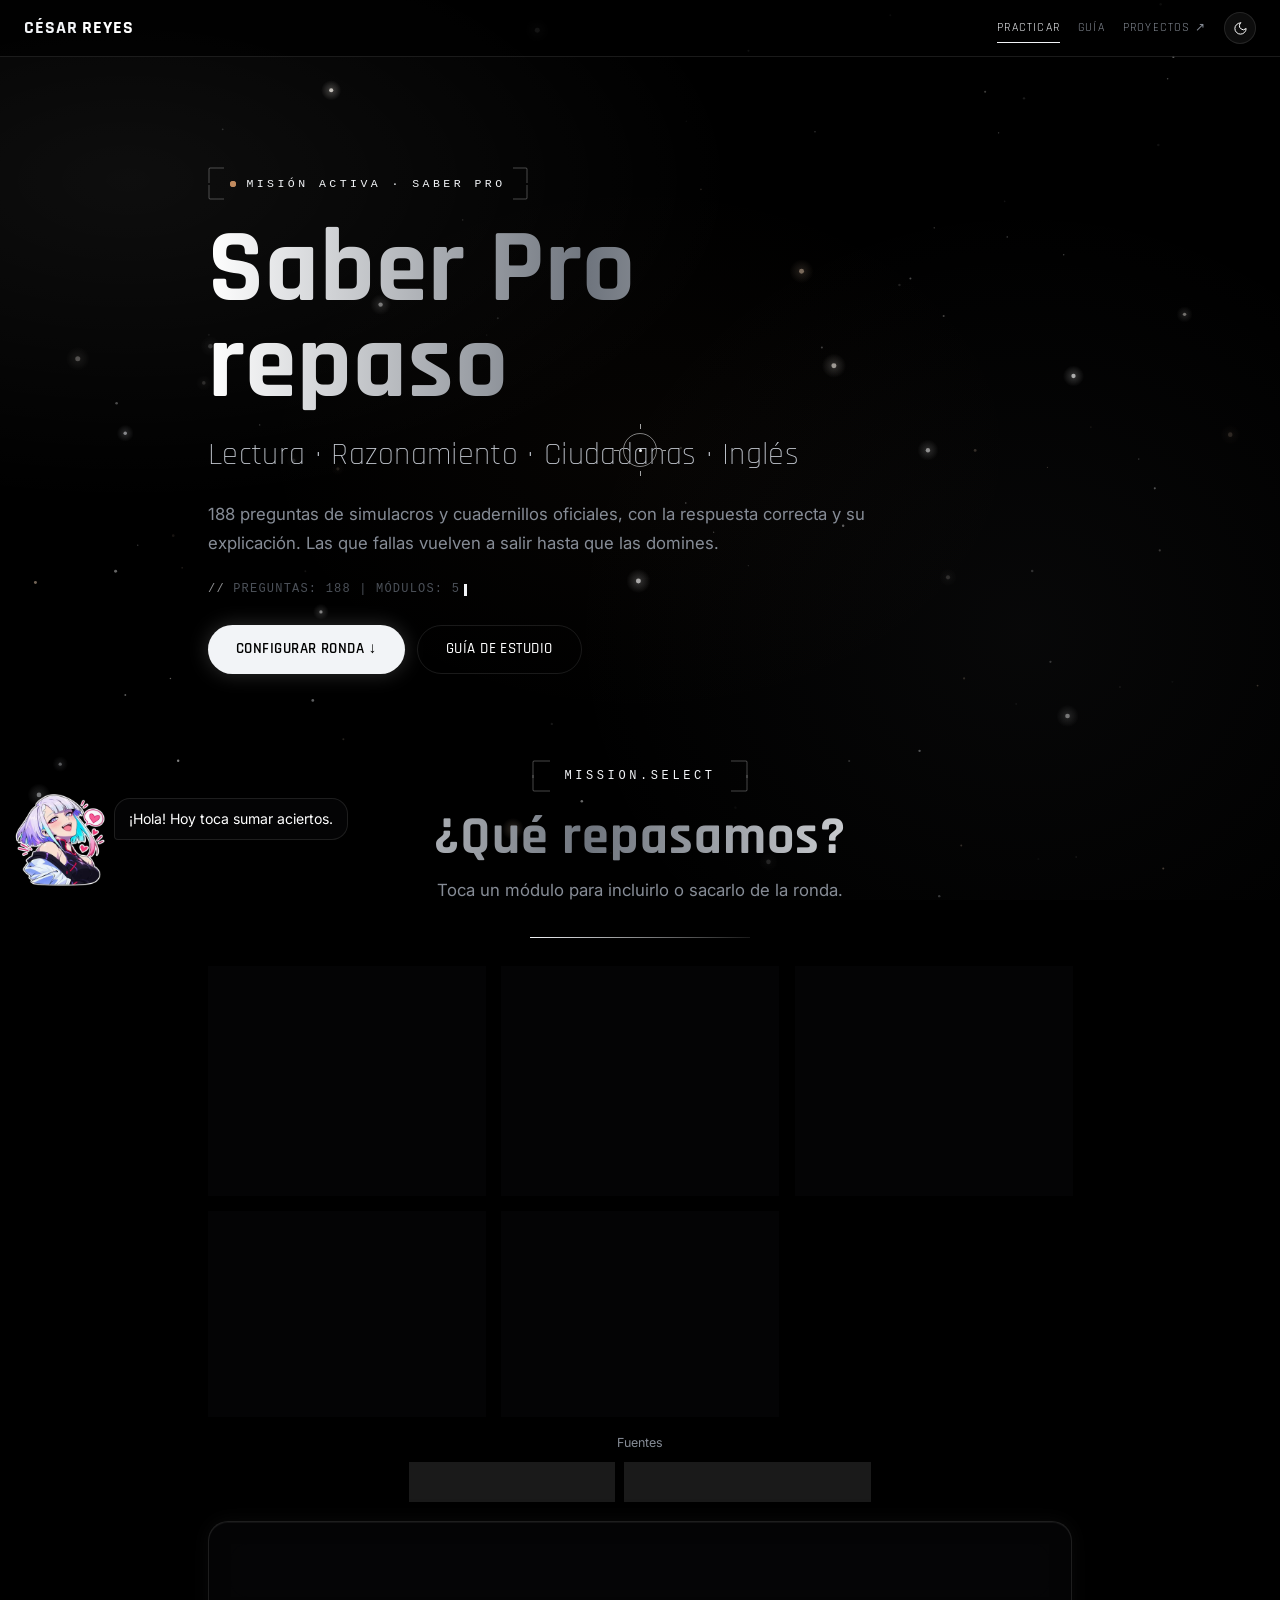
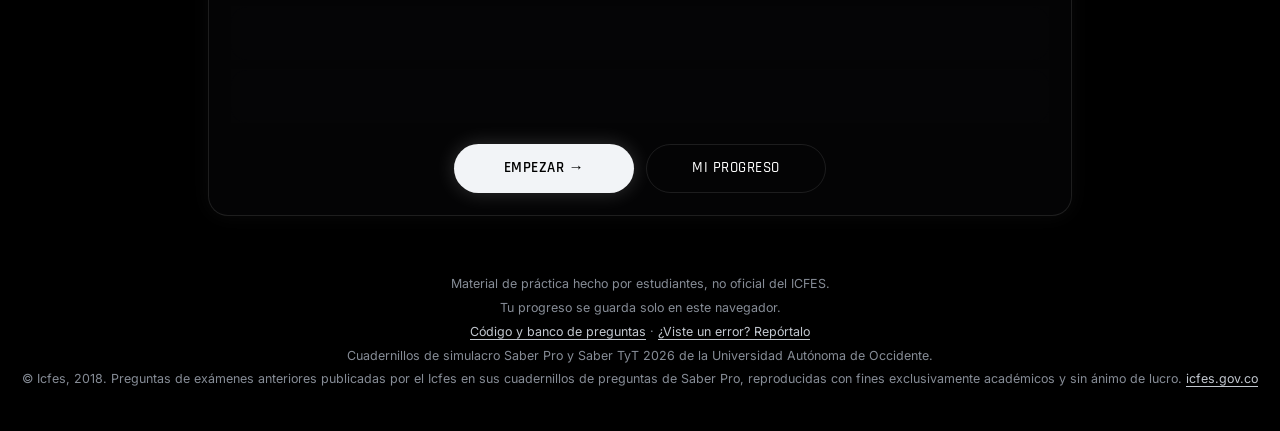
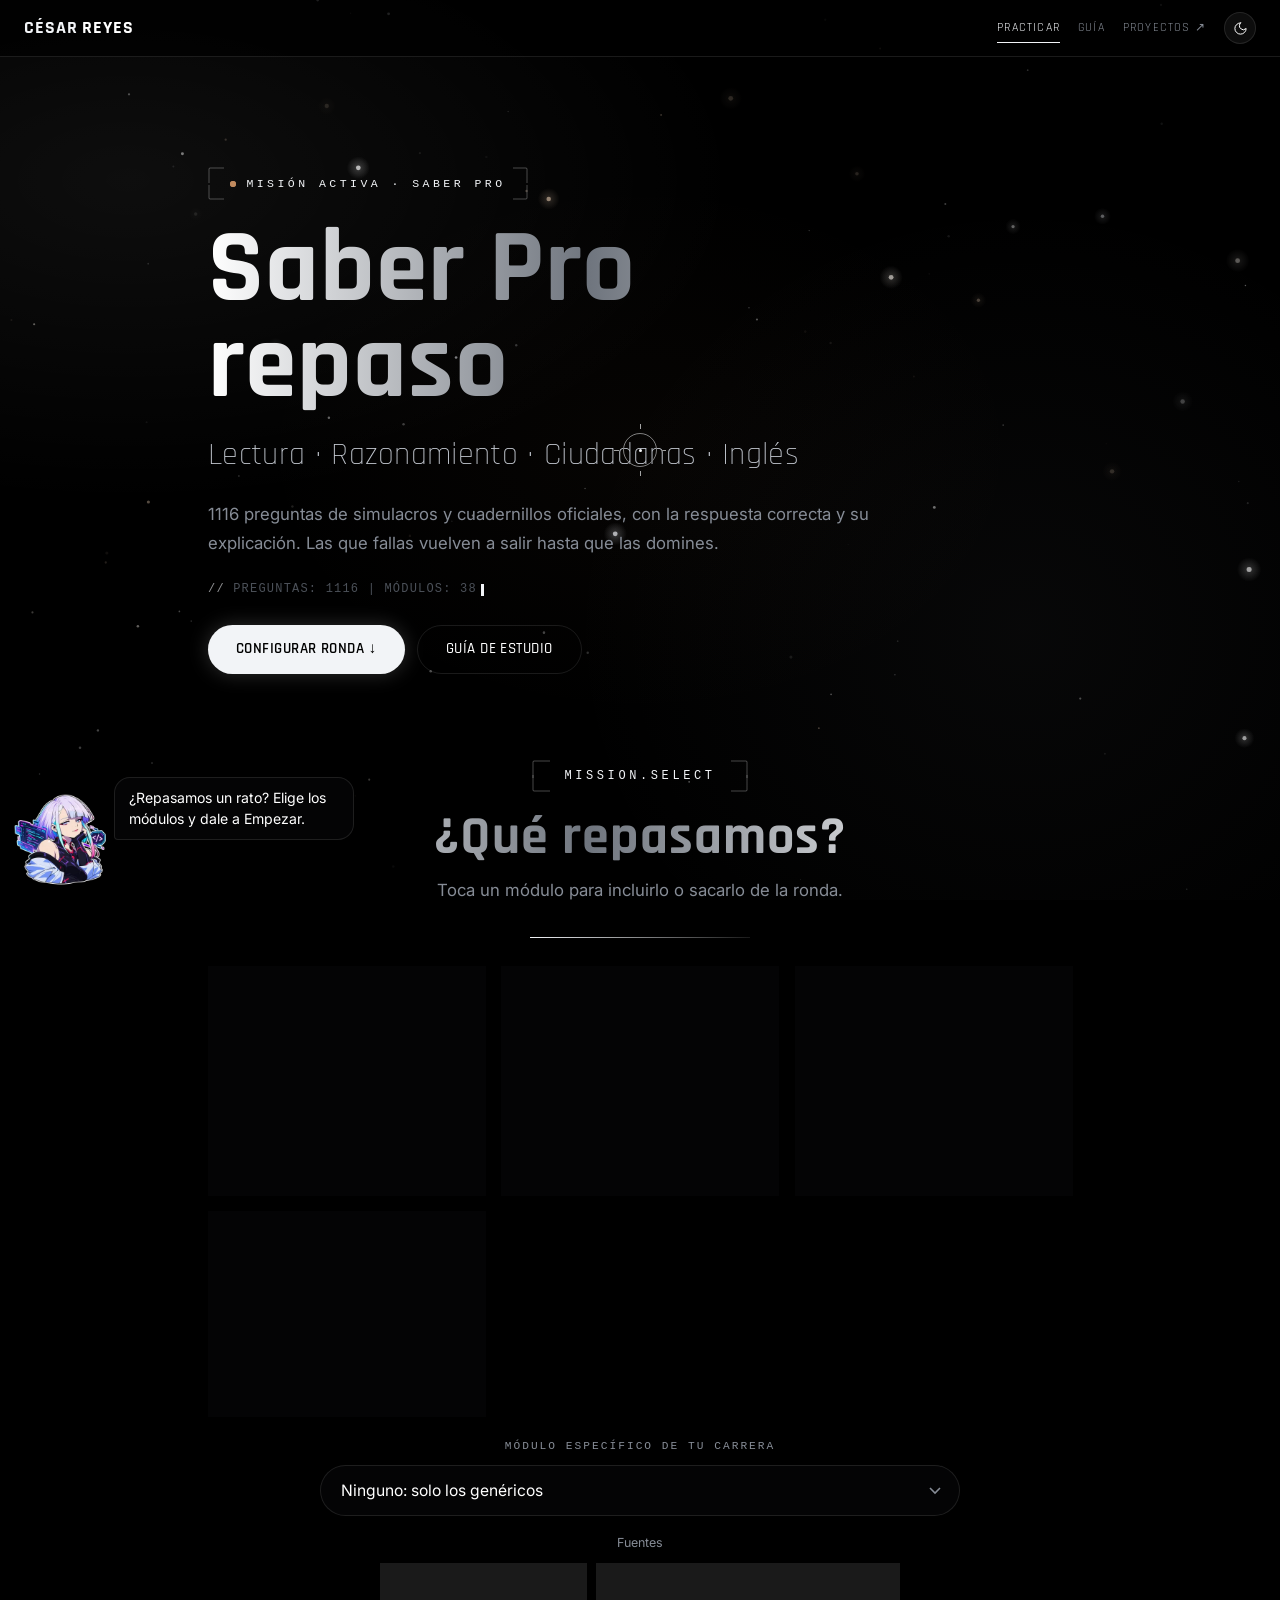
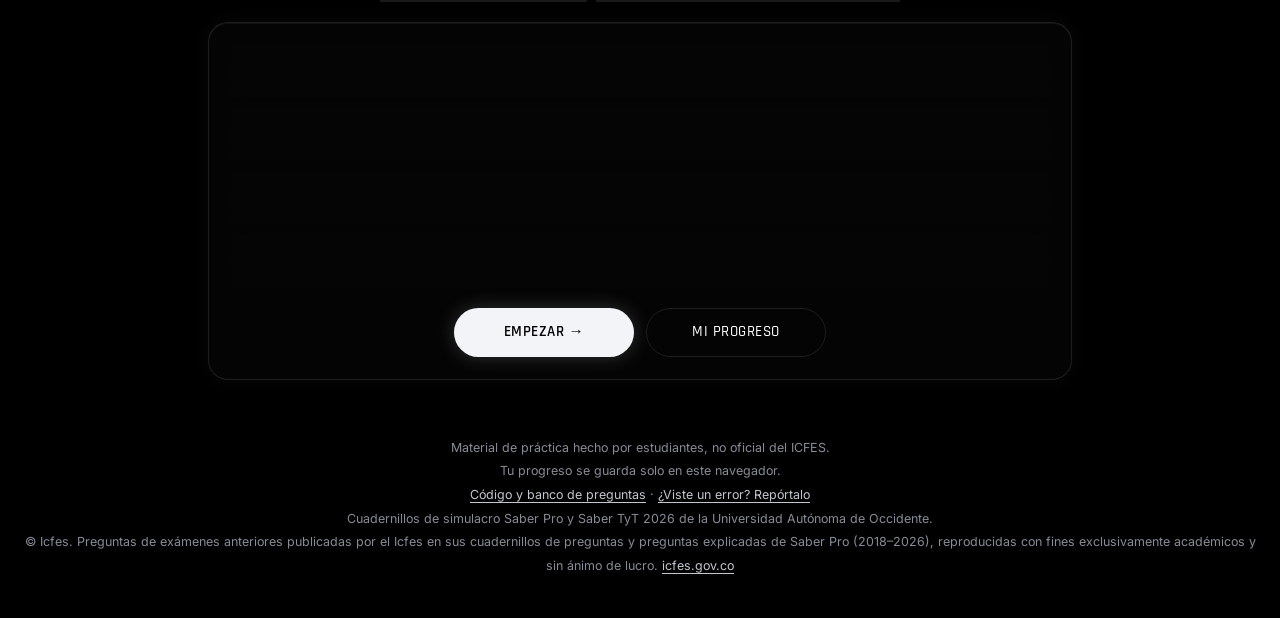
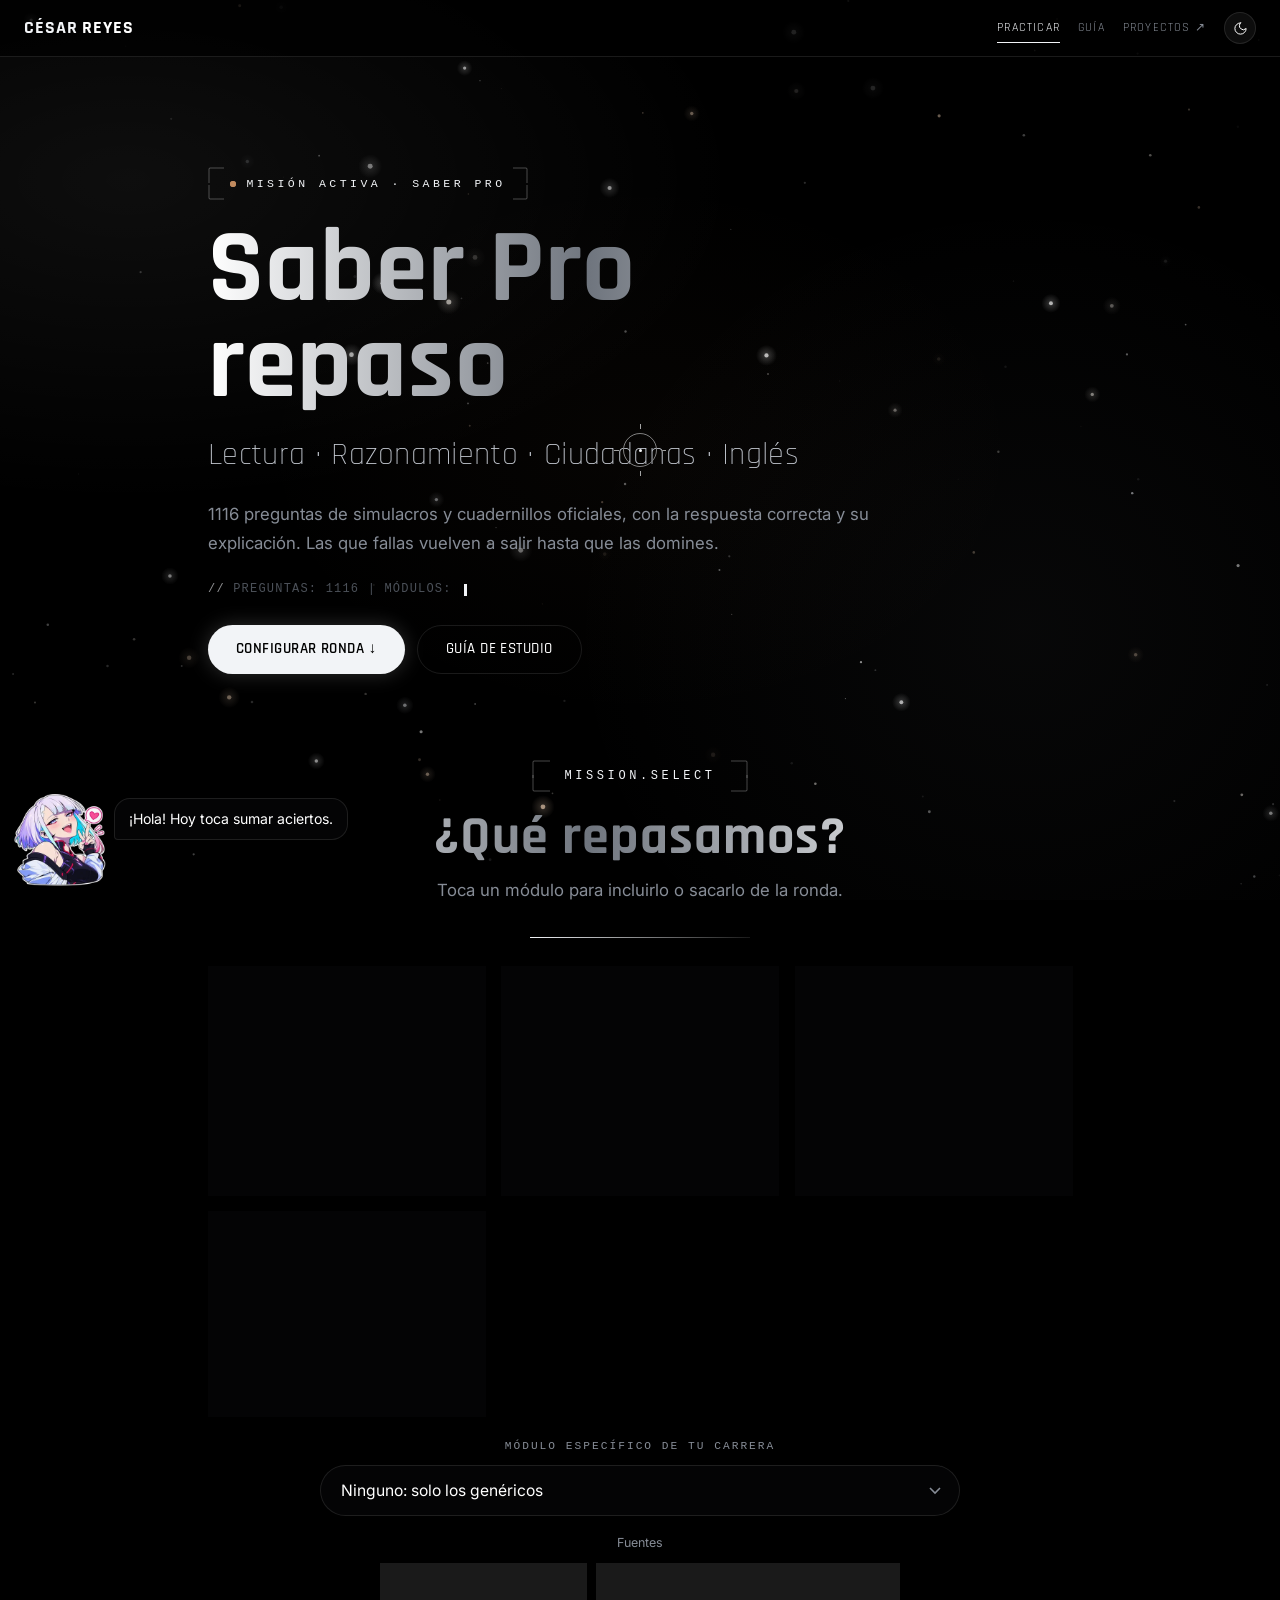
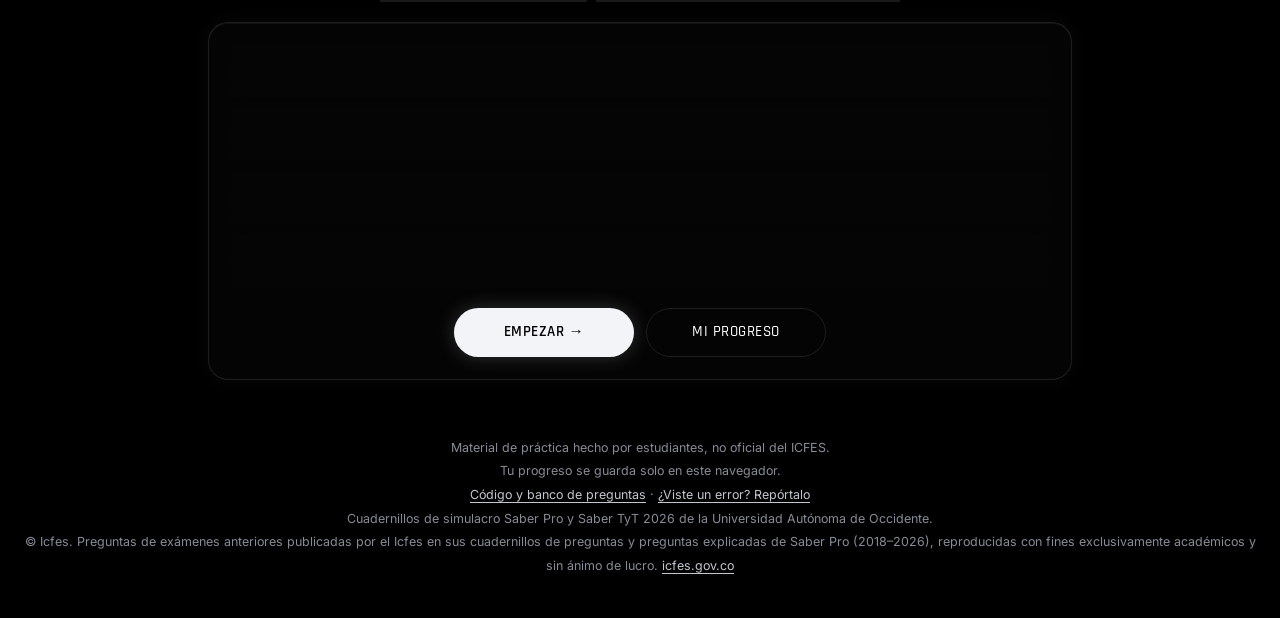
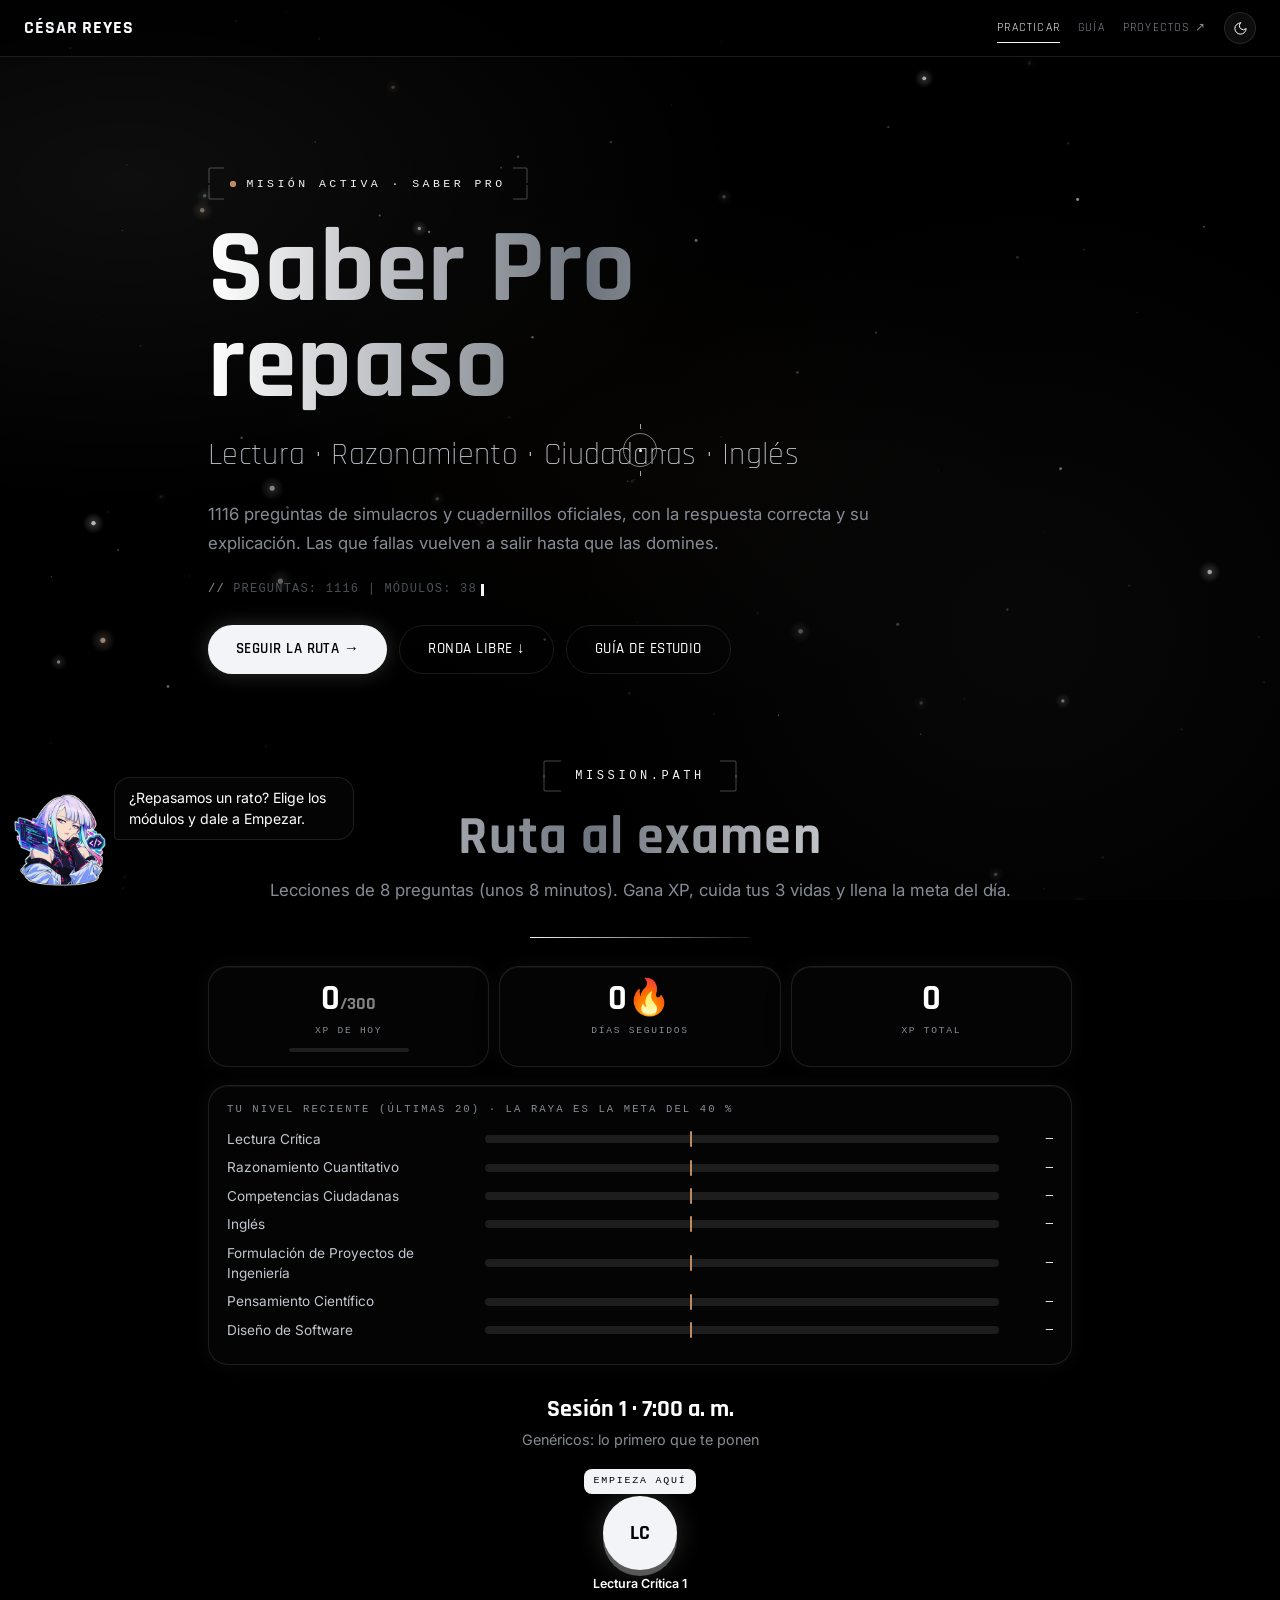
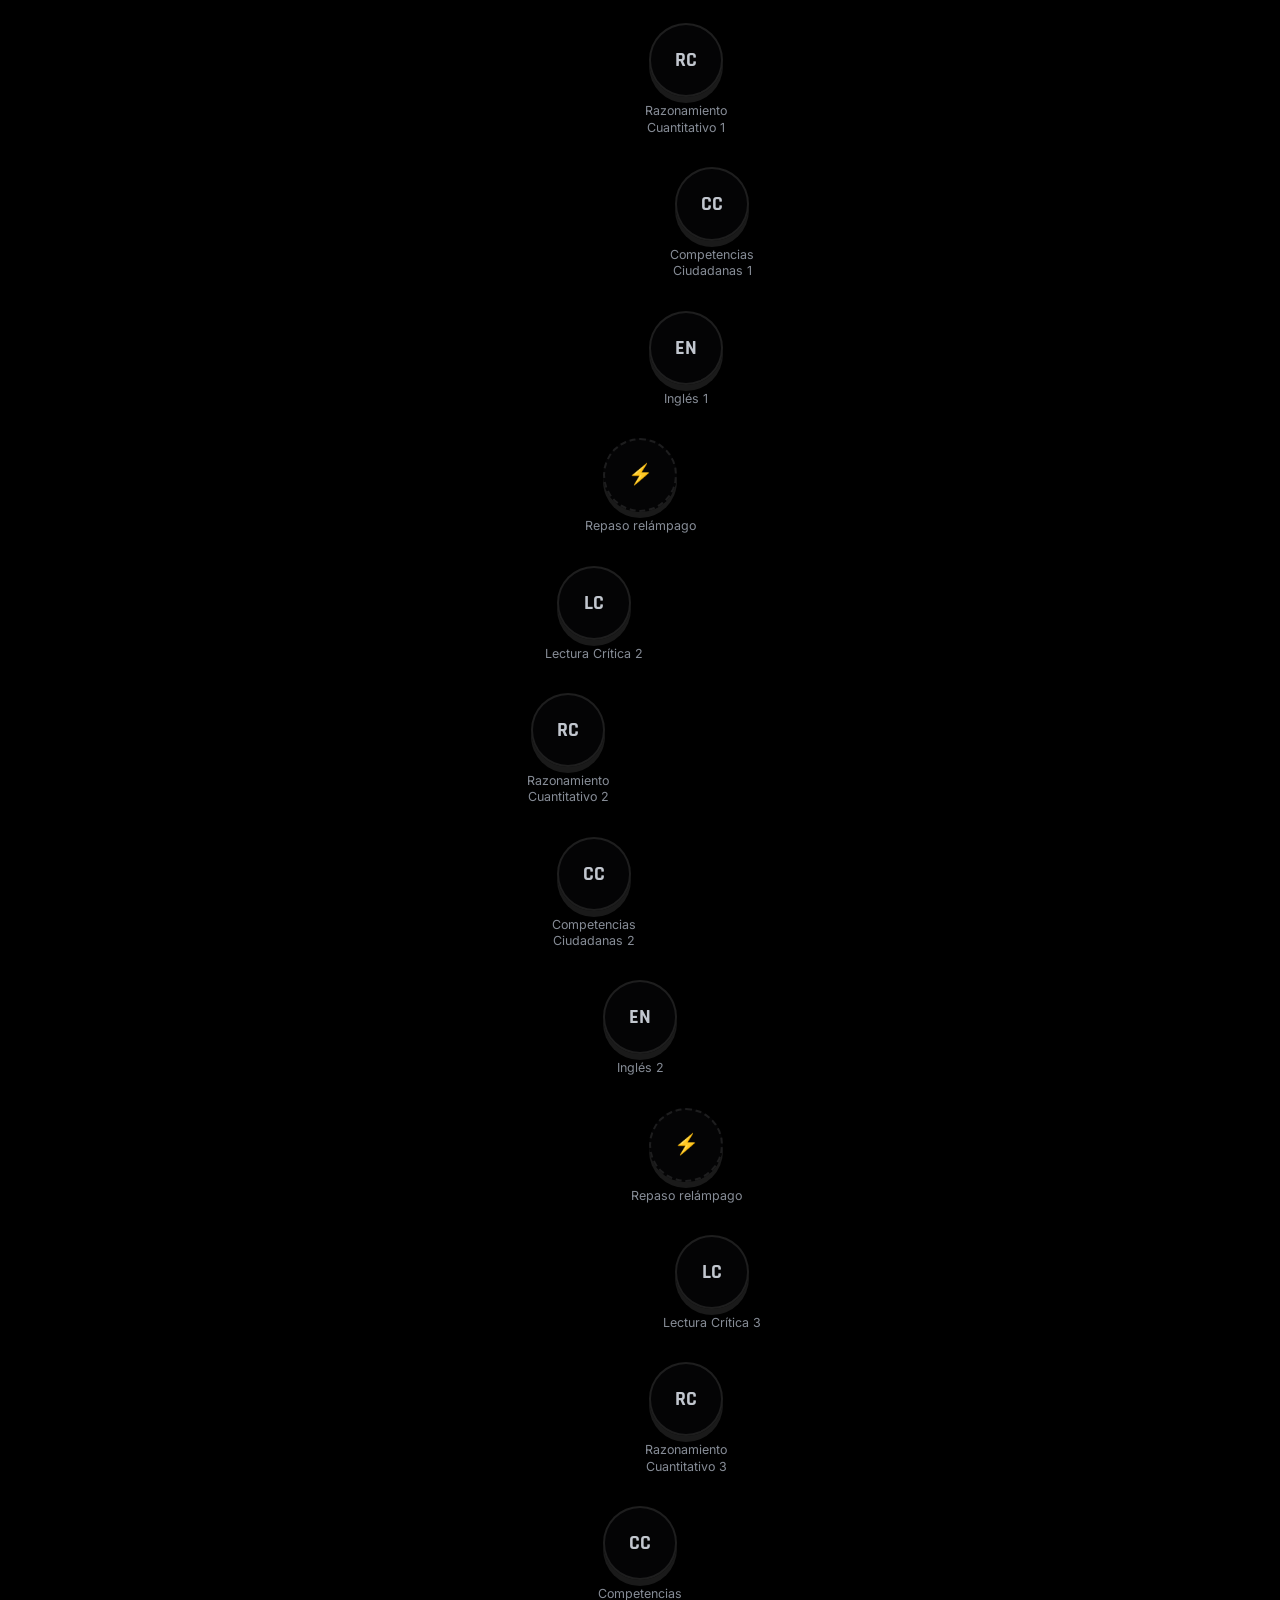
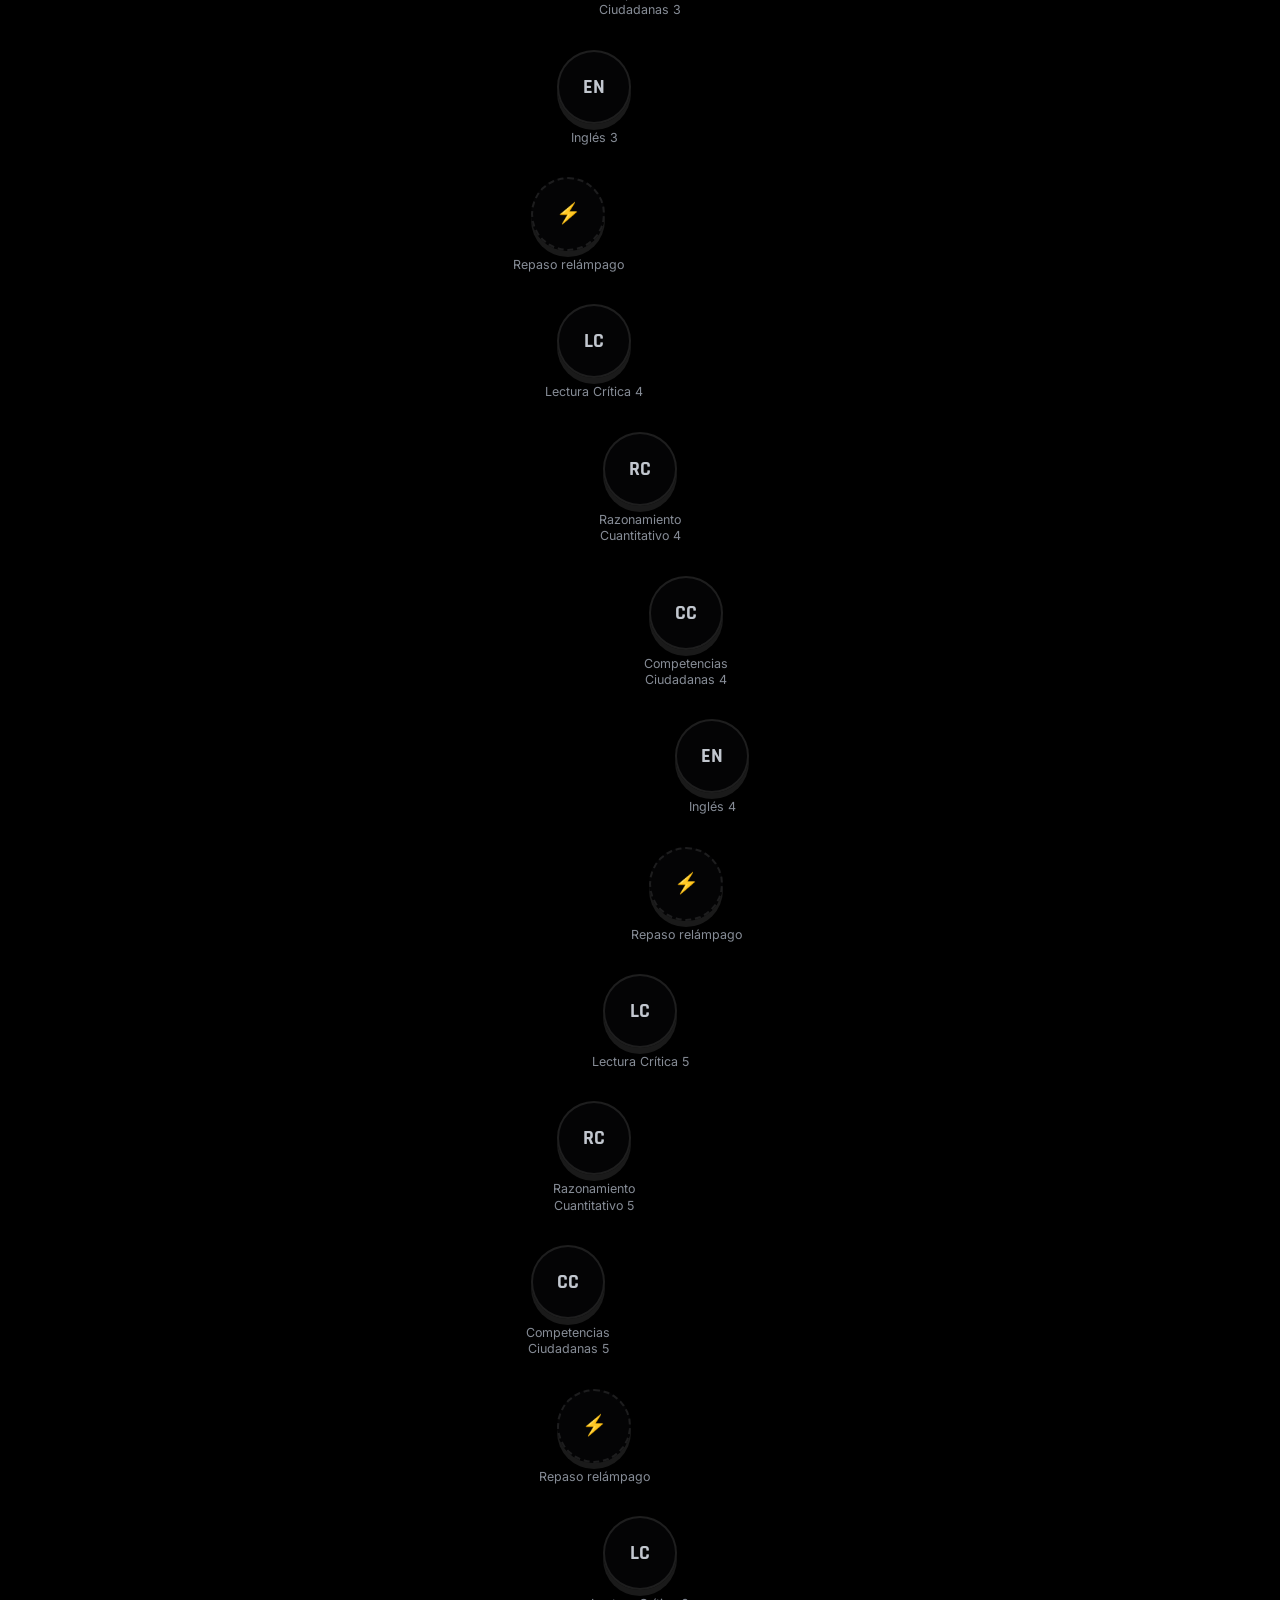
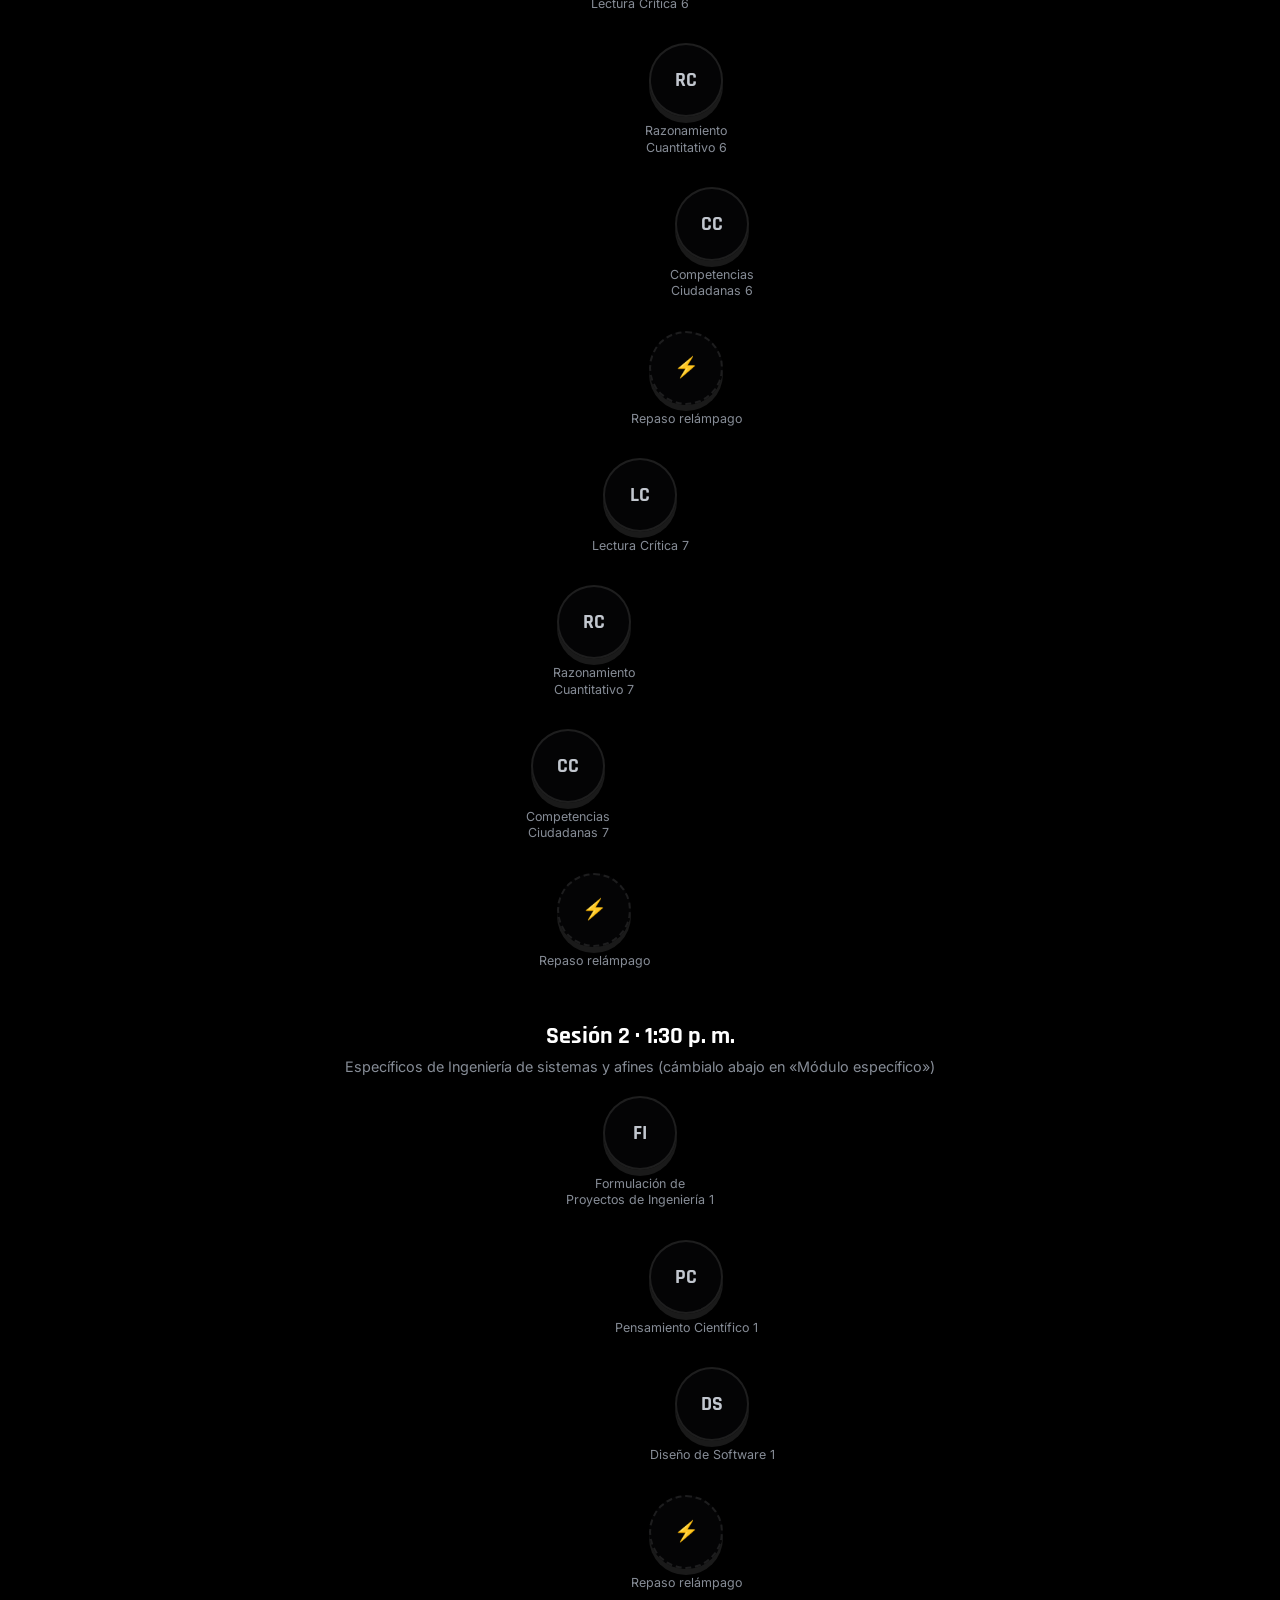
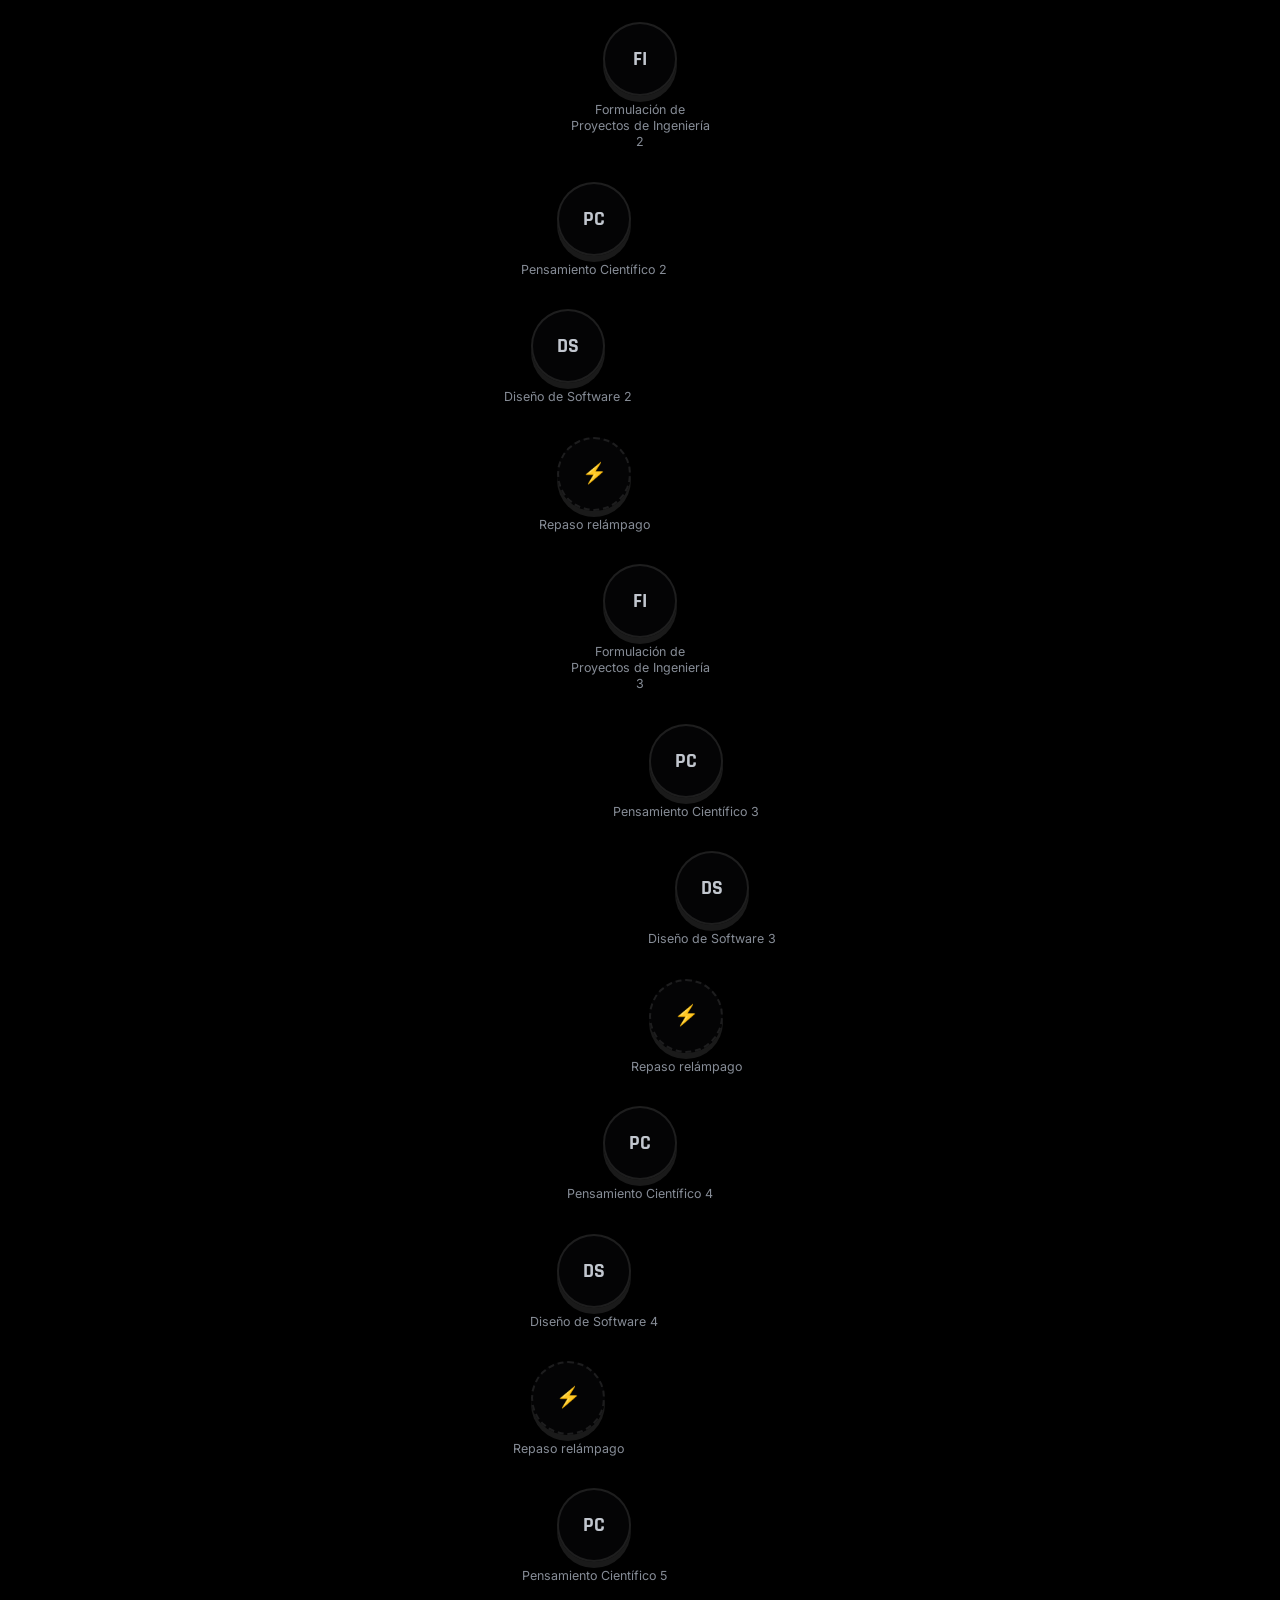
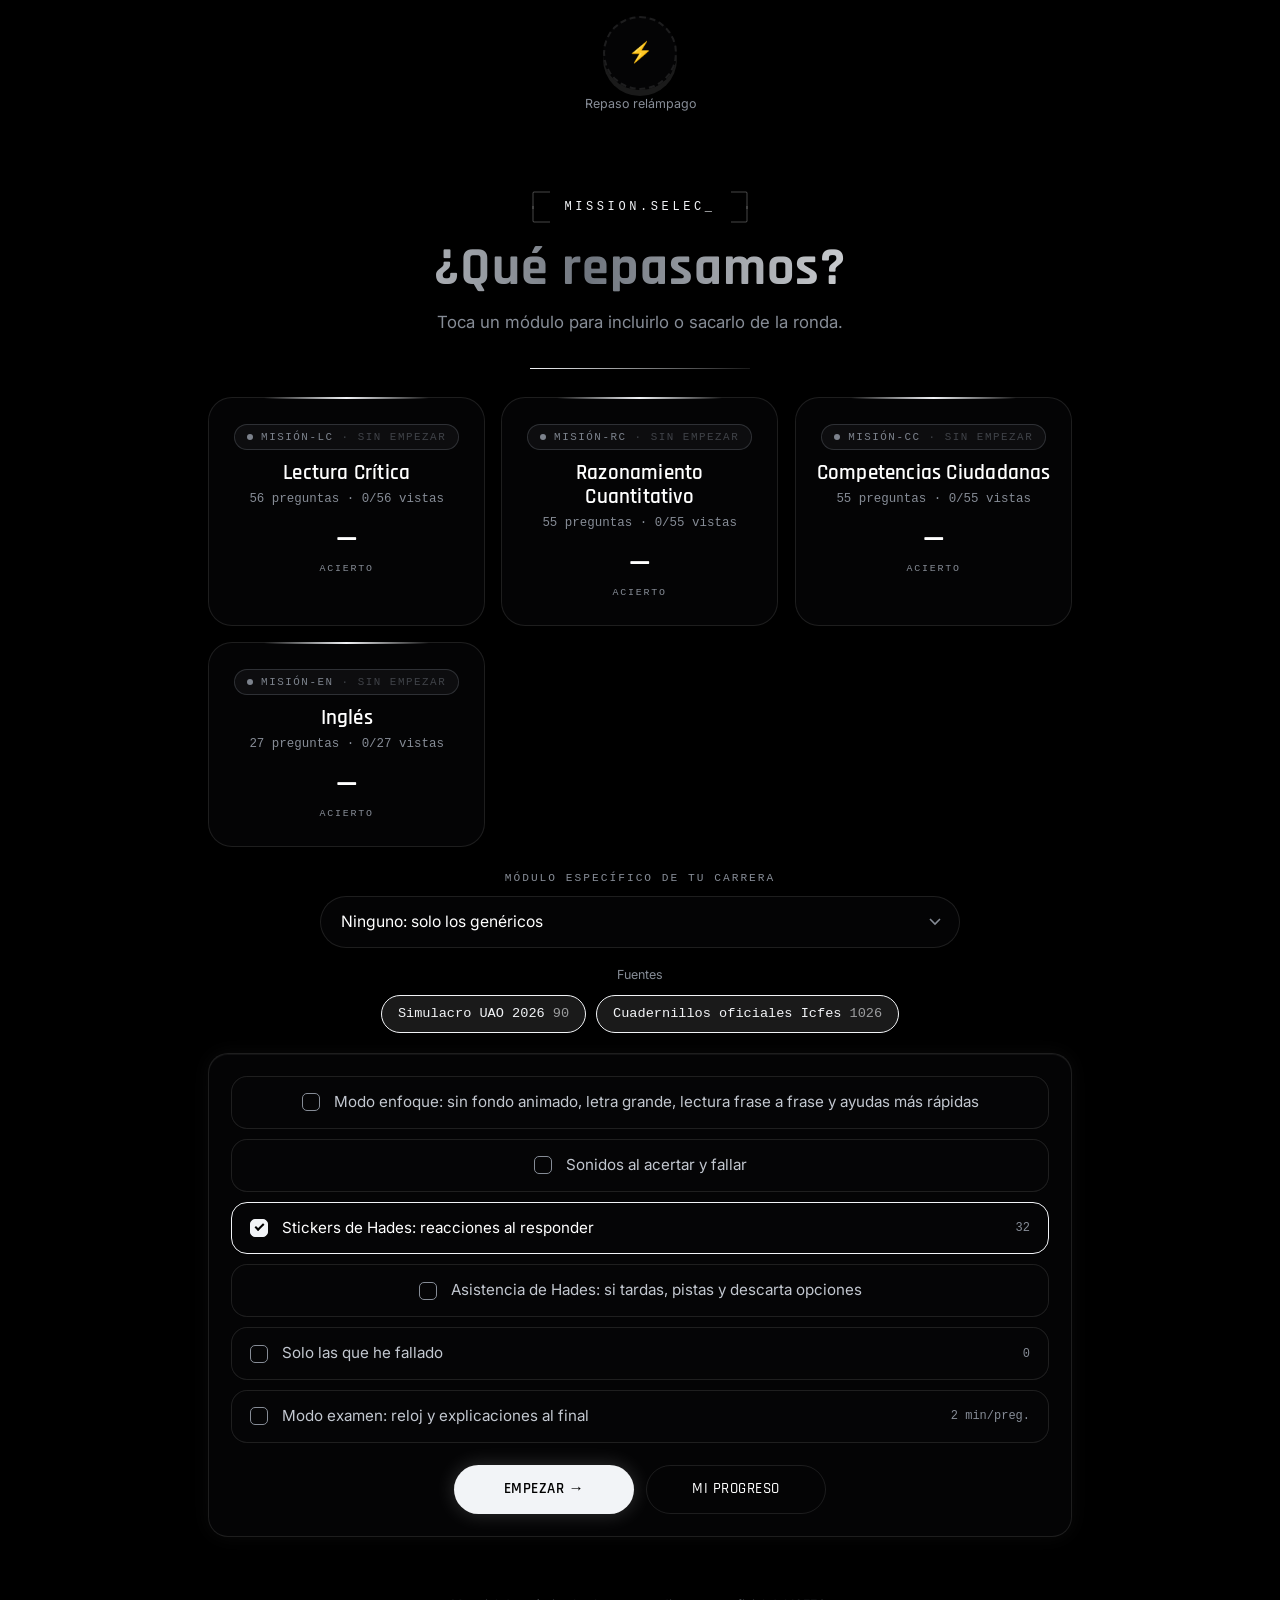
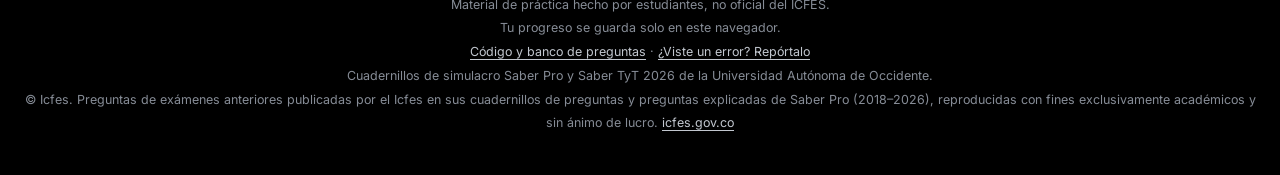
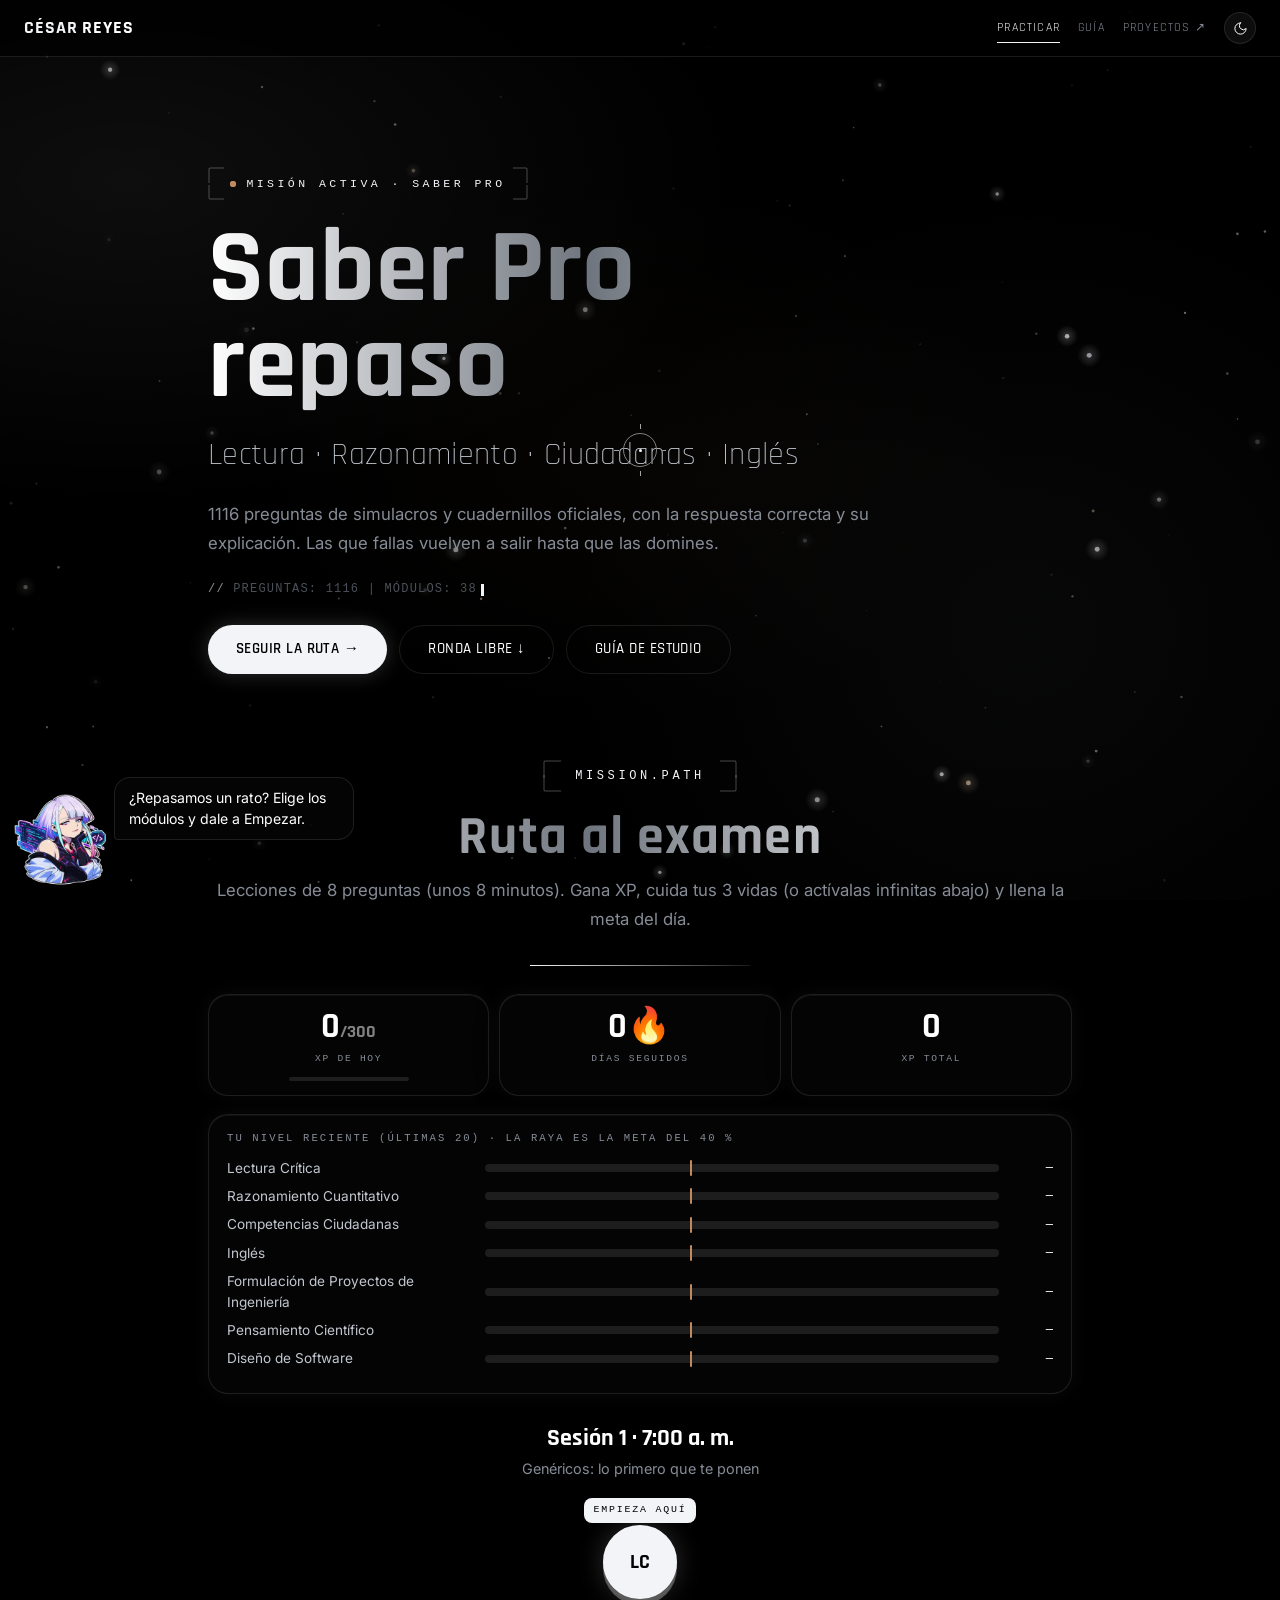
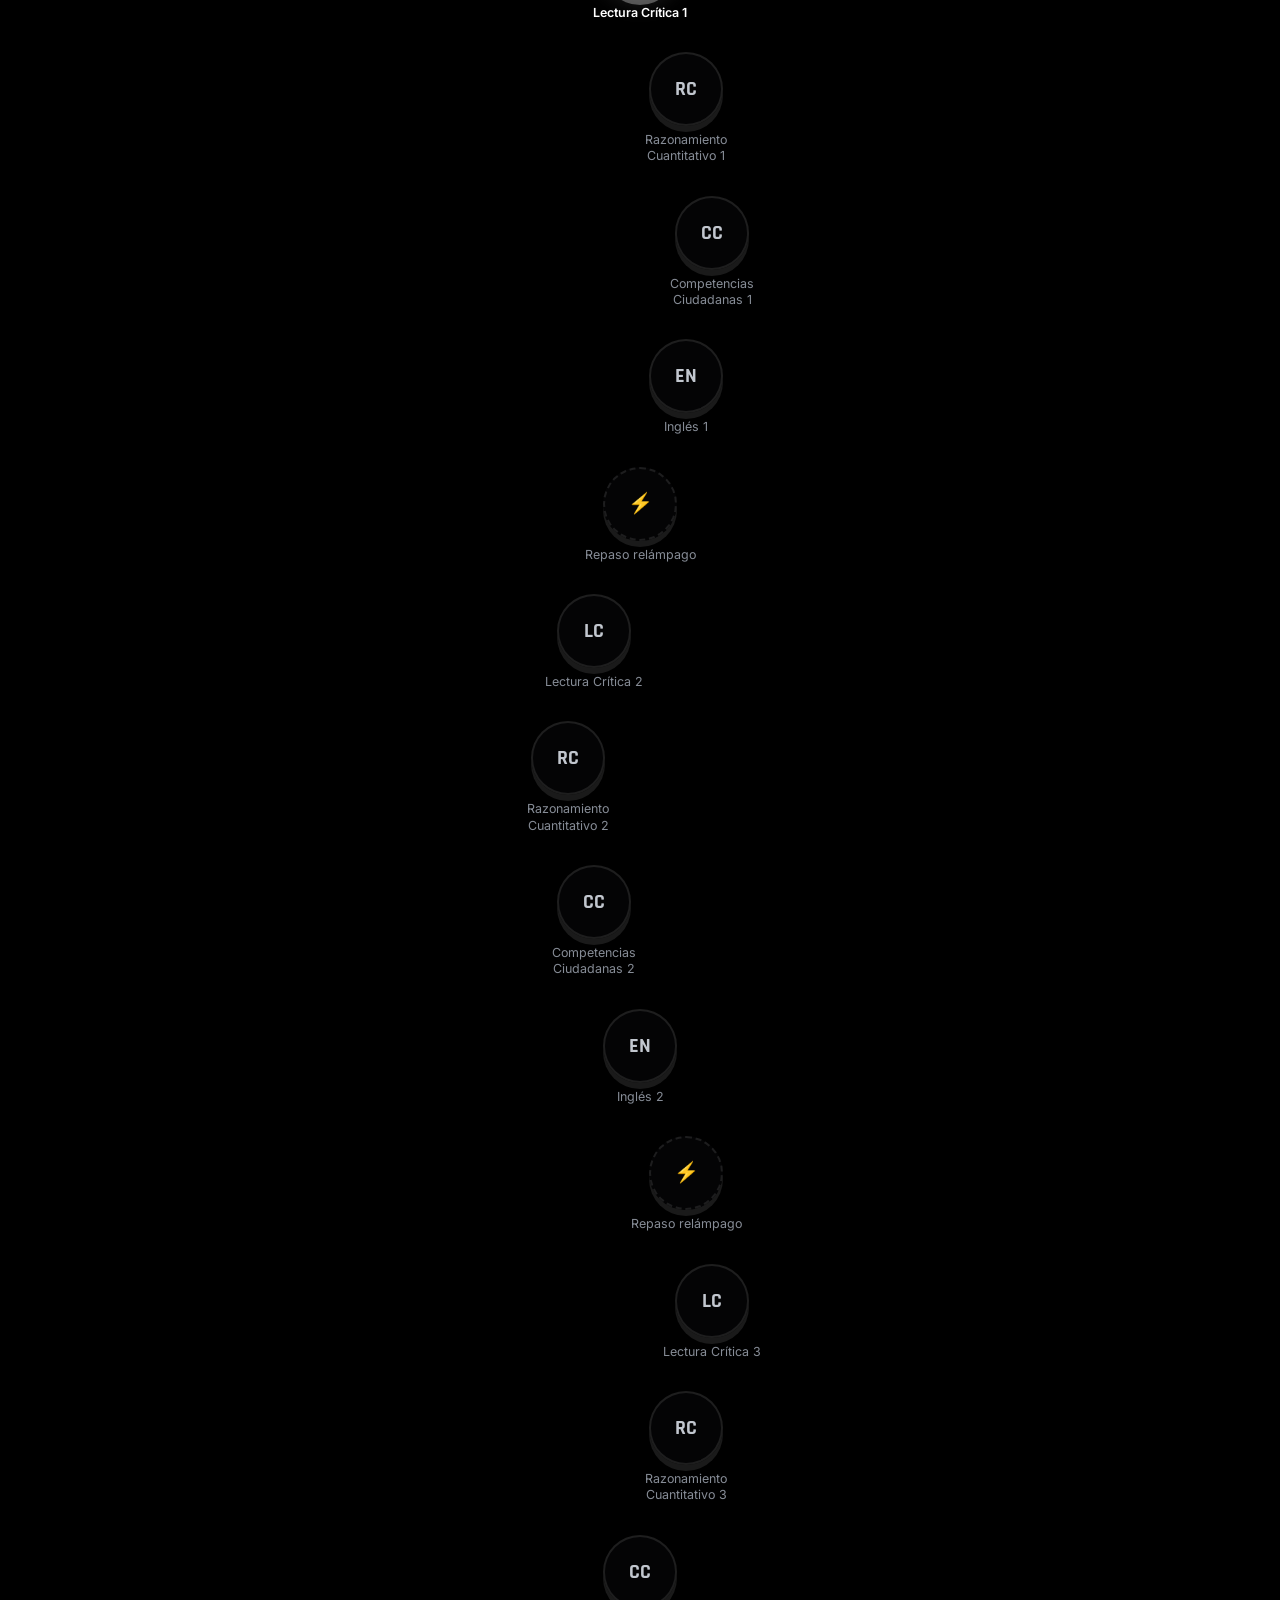
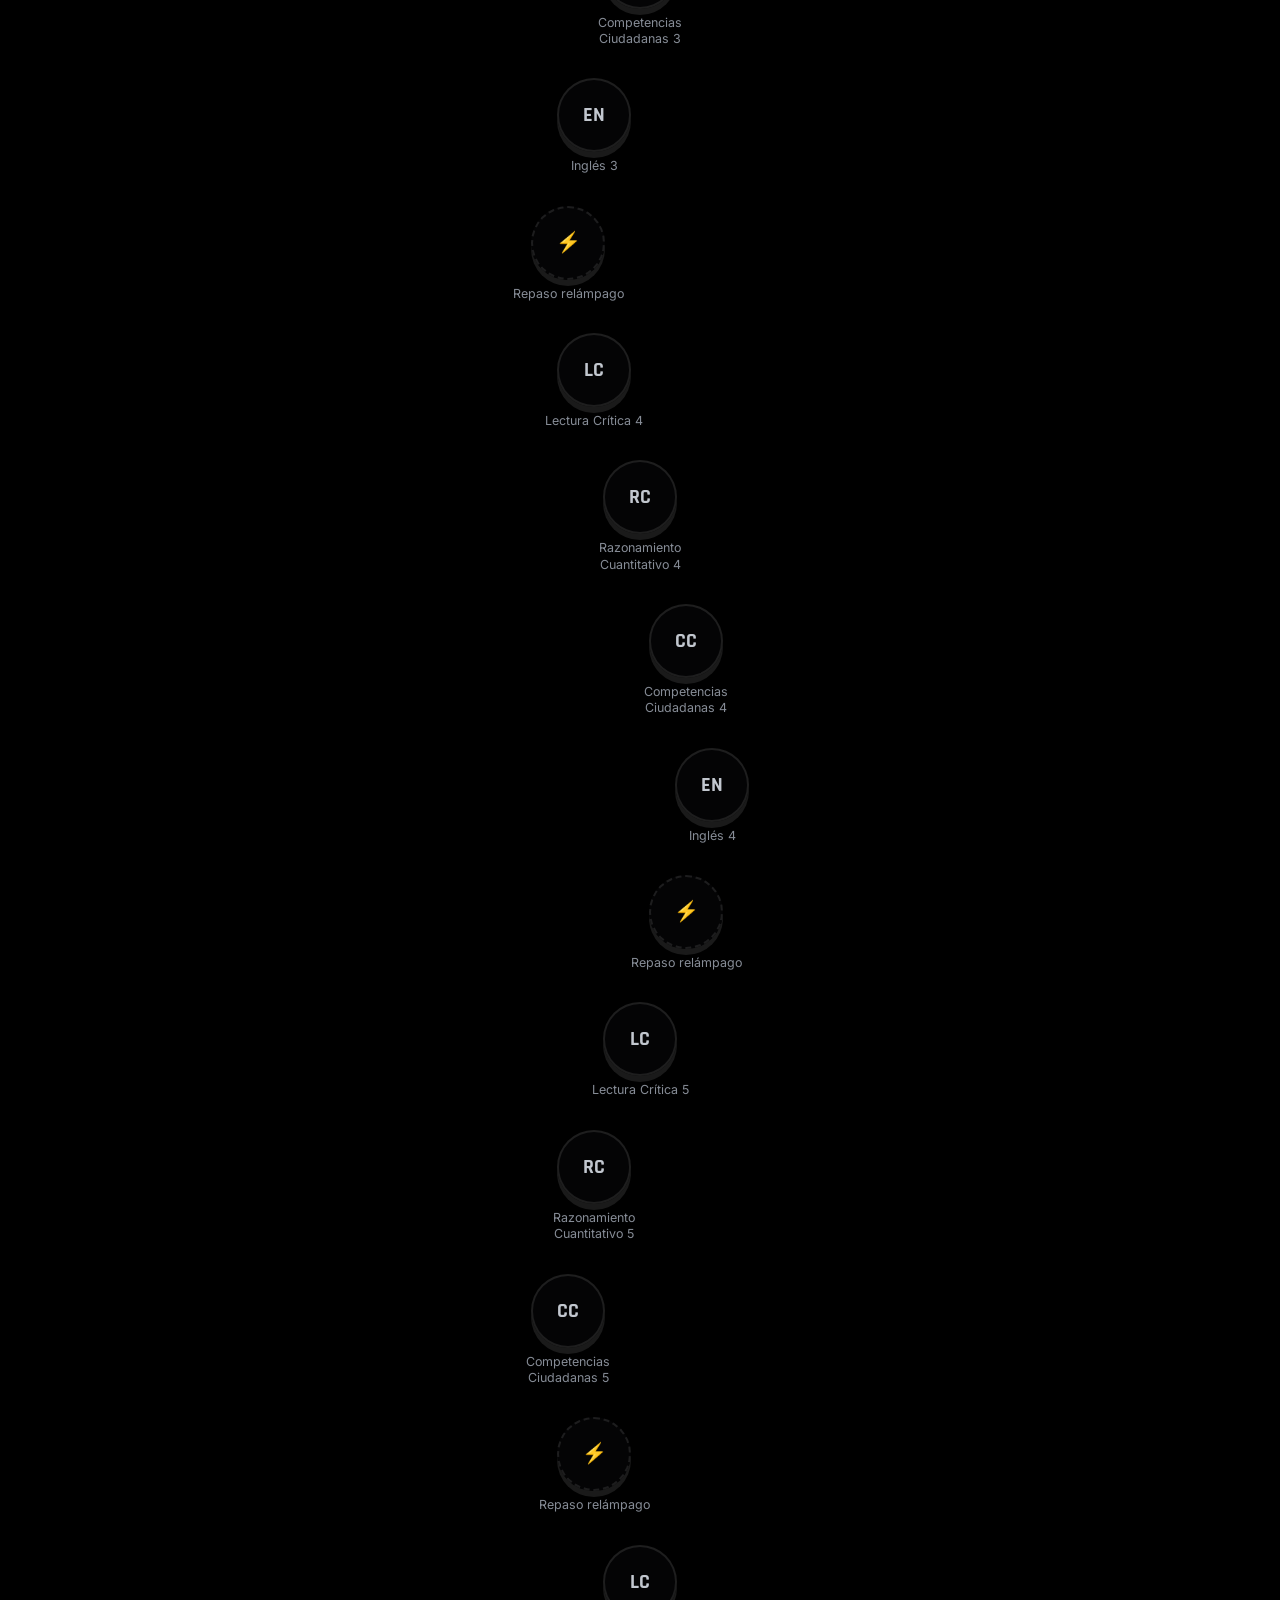
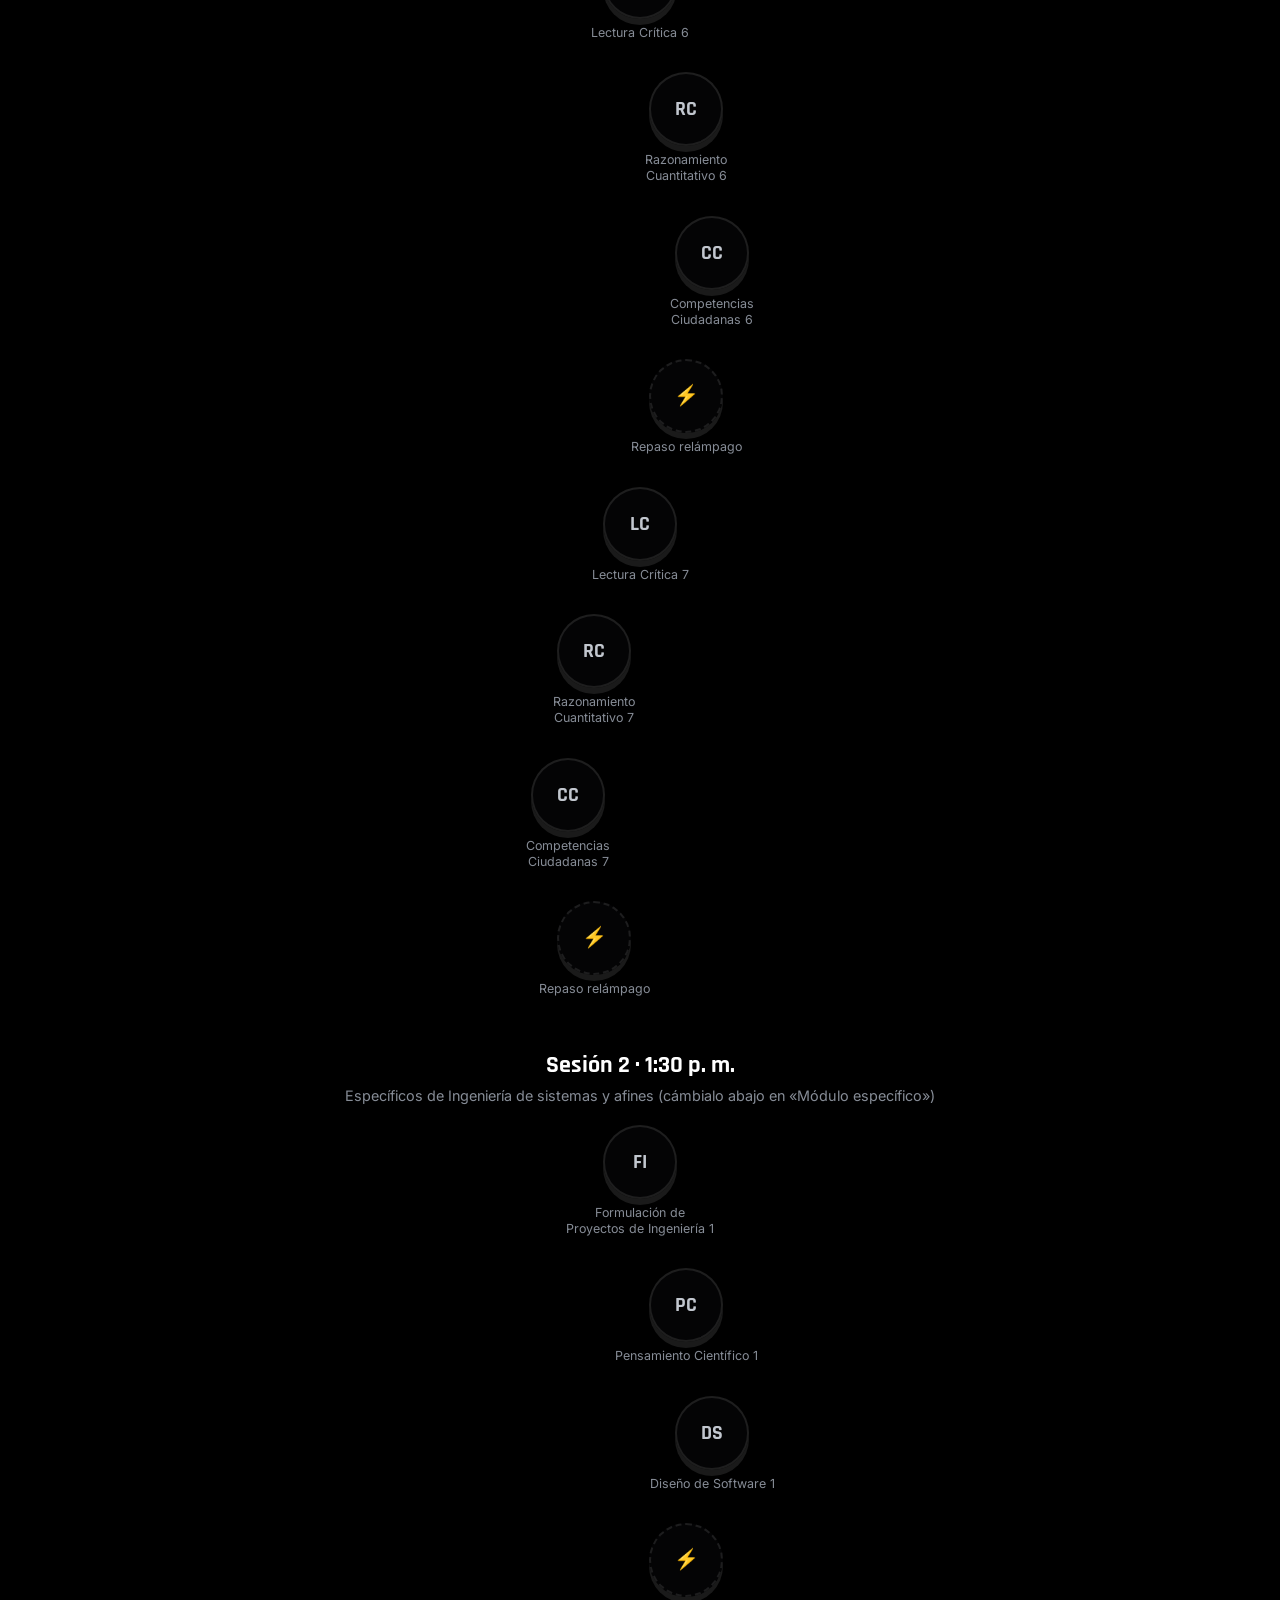
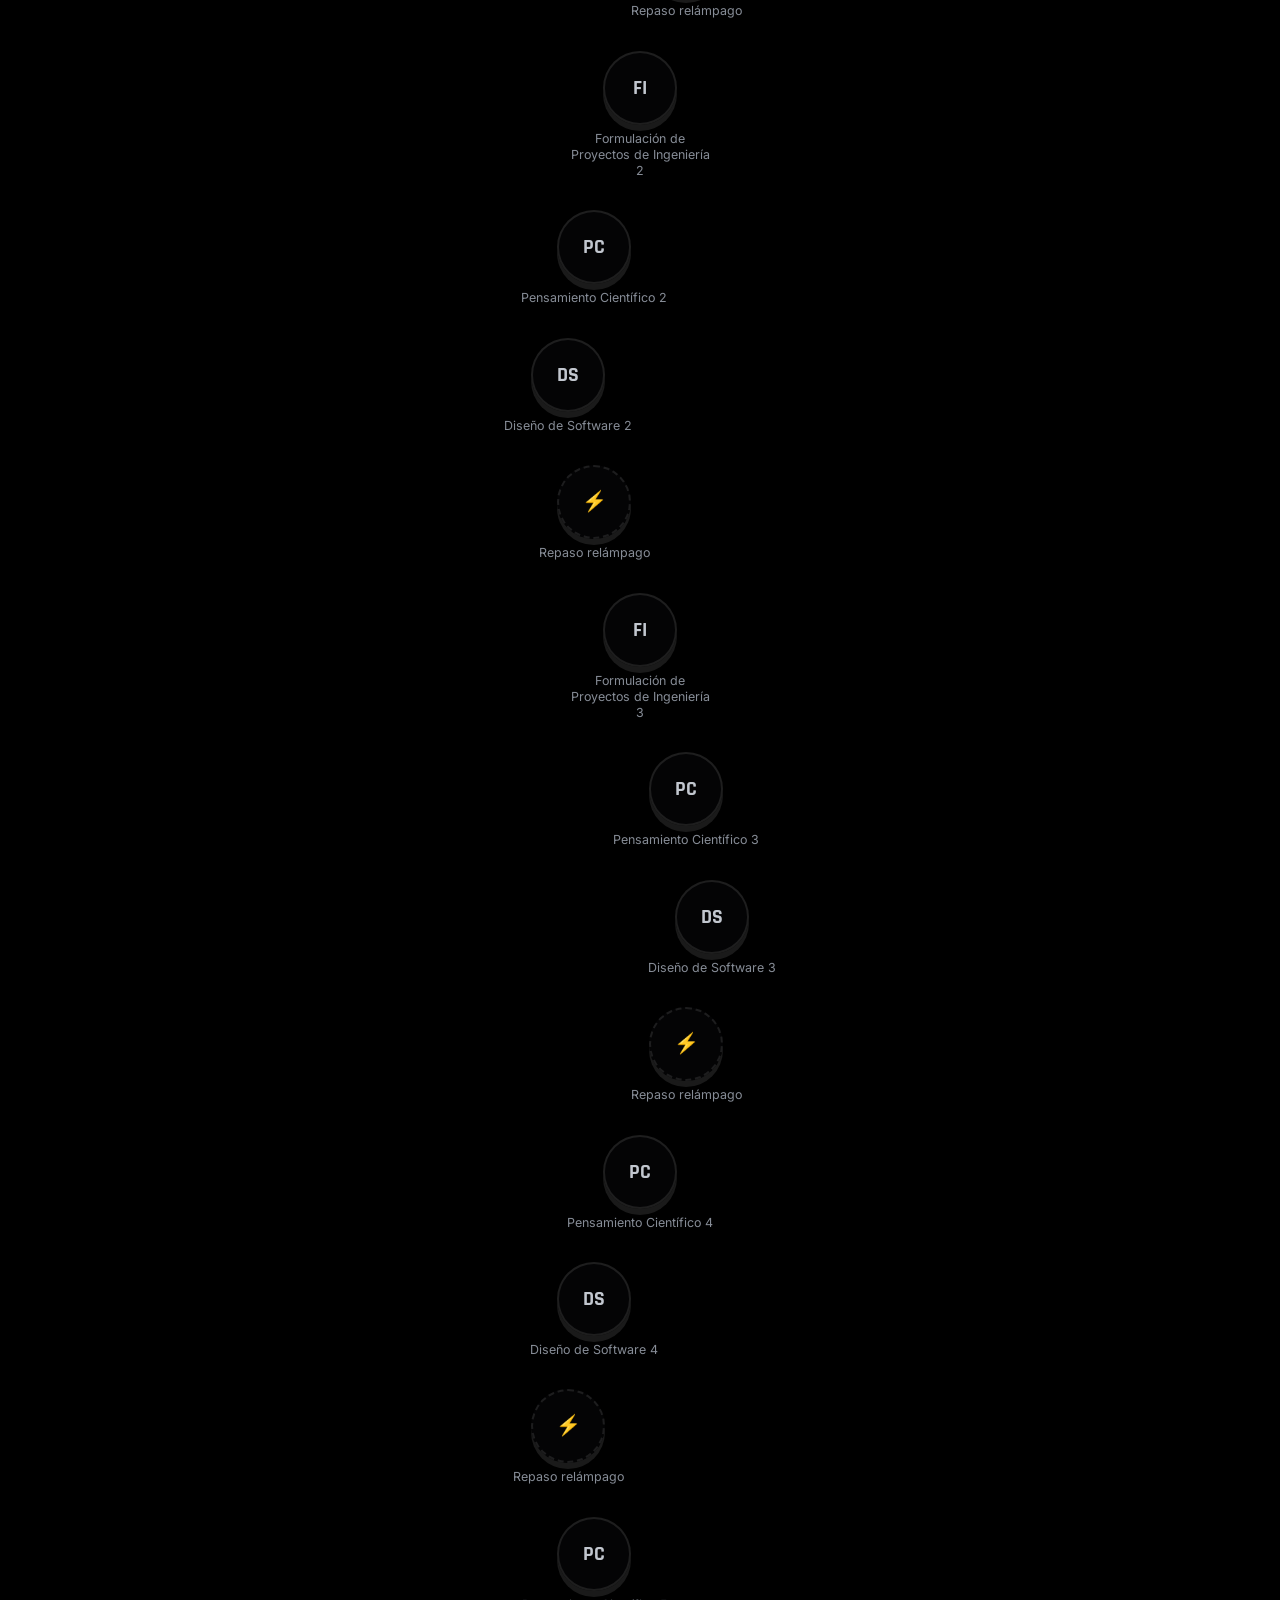
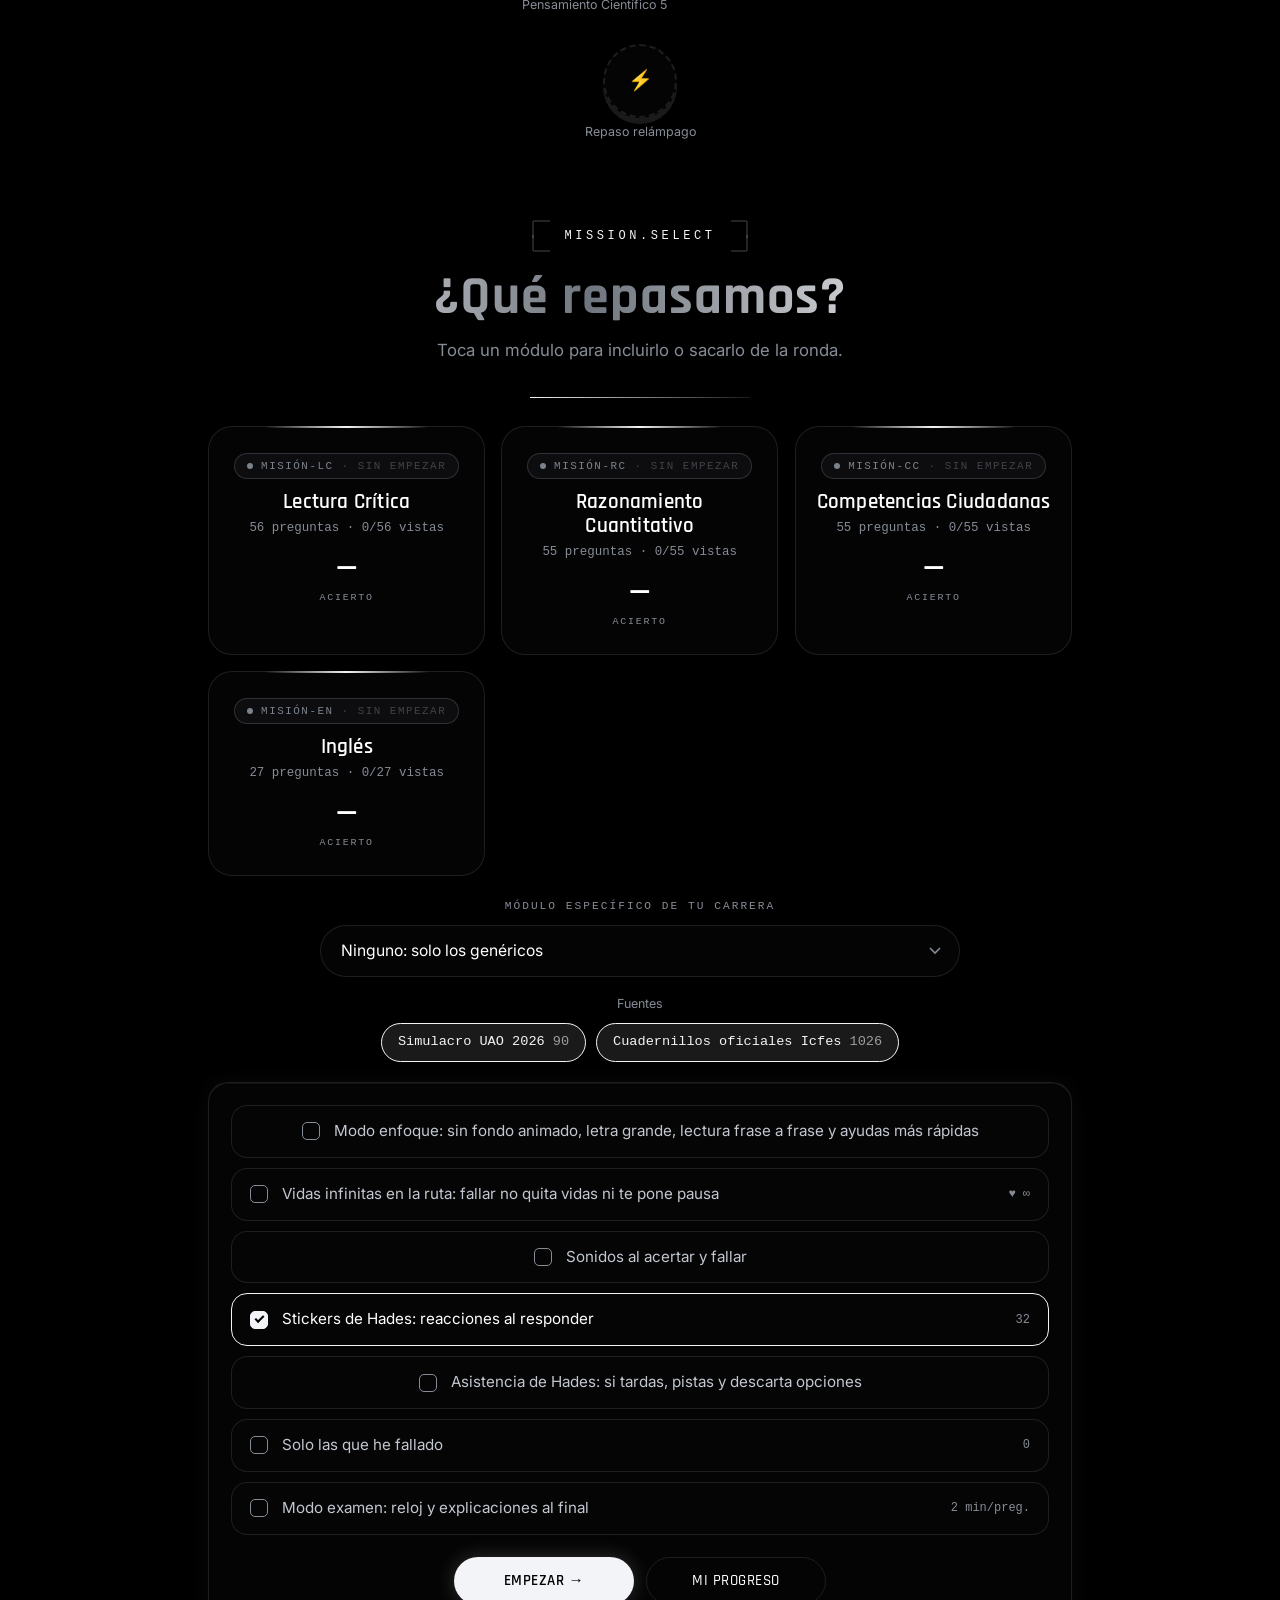
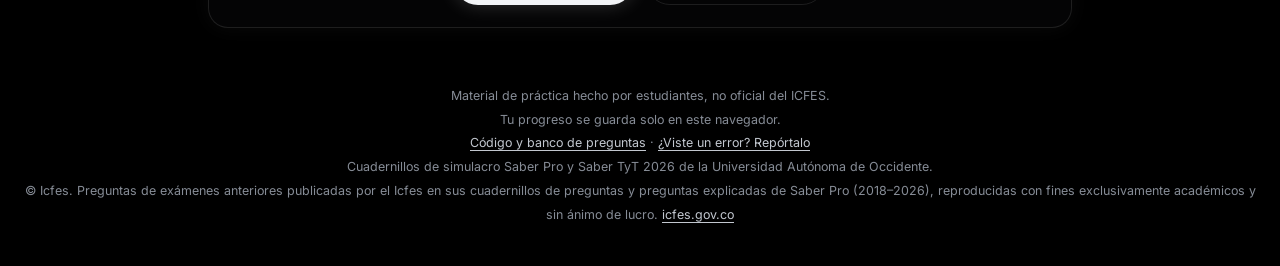
